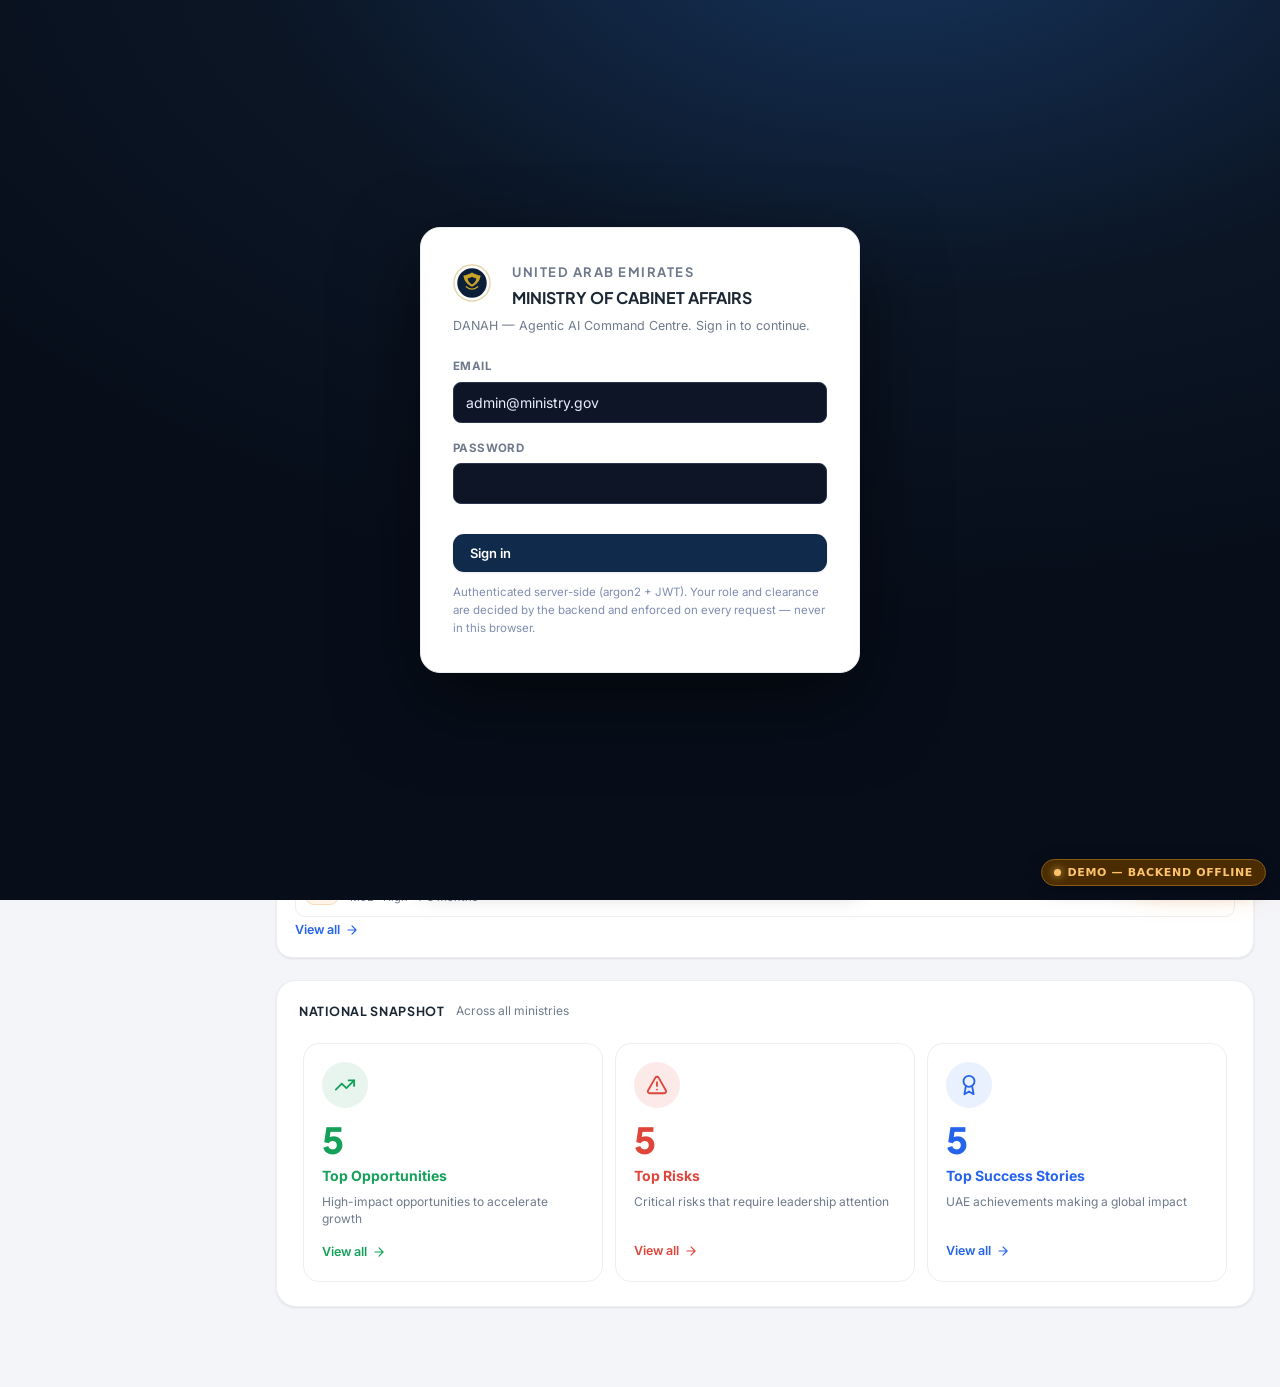
==== web/index.html @ 3a54631f "feat(ui): visually simplify the front end for a mixed-age, non-technical audience Client feedback af" ====
<!DOCTYPE html>
<html lang="en">
<head>
<meta charset="UTF-8">
<meta name="viewport" content="width=device-width, initial-scale=1.0">
<title>DANAH v11 — Strategic Intelligence Platform</title>
<link rel="preconnect" href="https://fonts.googleapis.com">
<link rel="preconnect" href="https://fonts.gstatic.com" crossorigin>
<link href="https://fonts.googleapis.com/css2?family=Plus+Jakarta+Sans:wght@500;600;700;800&family=Inter:wght@400;500;600;700&display=swap" rel="stylesheet">
<style>
:root{
  --bg:#F4F5F8; --surface:#FFFFFF; --surface-2:#FAFBFC;
  --ink:#1B2735; --ink-2:#515C6B; --ink-3:#6E7A8C; --ink-4:#9BA4B2;
  --line:#ECEEF2; --line-2:#F3F5F8;
  --orange:#ED7D11; --orange-bg:#FEF4EA; --orange-line:#F7DCB6;
  --green:#15A05A; --green-bg:#E7F5EE; --green-line:#BFE5D2;
  --red:#E0453A; --red-bg:#FCEAE8; --red-line:#F4C9C5;
  --blue:#2563EB; --blue-bg:#E9F0FE; --blue-line:#C5D8FB;
  --purple:#7C5CC4; --teal:#0E8FA0;
  --navy:#102A4C; --navy-2:#16365F;
  --sh-1:0 1px 2px rgba(16,30,54,.04),0 1px 3px rgba(16,30,54,.05);
  --sh-2:0 2px 8px rgba(16,30,54,.05),0 10px 28px rgba(16,30,54,.06);
  --sh-3:0 16px 48px rgba(16,30,54,.18);
  --r-s:9px; --r-m:12px; --r-l:16px; --r-xl:20px;
  --sidebar-w:250px; --header-h:78px;
  --font:'Inter',-apple-system,BlinkMacSystemFont,'Segoe UI',sans-serif;
  --display:'Plus Jakarta Sans','Inter',sans-serif;
}
*{box-sizing:border-box;margin:0;padding:0}
html,body{height:100%}
body{font-family:var(--font);background:var(--bg);color:var(--ink);-webkit-font-smoothing:antialiased;font-size:15px;line-height:1.6}
::selection{background:var(--orange-bg)}
a{color:inherit;text-decoration:none}
button{font-family:inherit;cursor:pointer;border:none;background:none;color:inherit}
svg{display:block;flex:none}
input{font-family:inherit}
::-webkit-scrollbar{width:10px;height:10px}
::-webkit-scrollbar-thumb{background:#D8DDE5;border-radius:20px;border:3px solid transparent;background-clip:content-box}
::-webkit-scrollbar-thumb:hover{background:#C2C9D4;background-clip:content-box}

/* tone helpers */
.tone-green{color:var(--green)!important}.tone-red{color:var(--red)!important}.tone-blue{color:var(--blue)!important}
.tone-orange{color:var(--orange)!important}.tone-purple{color:var(--purple)!important}.tone-teal{color:var(--teal)!important}
.bg-green{background:var(--green-bg)}.bg-red{background:var(--red-bg)}.bg-blue{background:var(--blue-bg)}.bg-orange{background:var(--orange-bg)}
.bg-purple{background:#EFE9FA}.bg-teal{background:#E2F4F6}
.line-green{border-color:var(--green-line)}.line-red{border-color:var(--red-line)}.line-blue{border-color:var(--blue-line)}.line-orange{border-color:var(--orange-line)}
.muted{color:var(--ink-3)}

/* ===================== APP SHELL ===================== */
.app{min-height:100vh;display:flex;flex-direction:column}
.header{height:var(--header-h);background:var(--surface);border-bottom:1px solid var(--line);position:sticky;top:0;z-index:40;
  display:flex;align-items:center;gap:20px;padding:0 26px 0 22px}
.body{display:flex;flex:1;min-height:0}
.sidebar{width:var(--sidebar-w);flex:none;background:var(--surface);border-right:1px solid var(--line);
  position:sticky;top:var(--header-h);height:calc(100vh - var(--header-h));align-self:flex-start;display:flex;flex-direction:column;z-index:30}
.main{flex:1;min-width:0;display:flex;flex-direction:column}

/* ---- header brand ---- */
.brand{display:flex;align-items:center;gap:12px;min-width:206px}
.brand .emblem{flex:none}
.brand-txt h1{font-family:var(--display);font-size:11px;font-weight:800;letter-spacing:.4px;line-height:1.15;color:var(--ink)}
.brand-txt h2{font-family:var(--display);font-size:11px;font-weight:800;letter-spacing:.3px;line-height:1.2;color:var(--ink)}
.brand-txt p{font-size:9.5px;color:var(--teal);font-weight:600;letter-spacing:.3px;margin-top:2px}
.greet{padding-left:6px}
.greet h2{font-family:var(--display);font-size:20px;font-weight:700;letter-spacing:-.3px;color:var(--ink)}
.greet .wave{font-size:17px}
.greet p{font-size:12.5px;color:var(--ink-3);margin-top:1px}
.header-spacer{flex:1}
.h-date{display:flex;align-items:center;gap:9px;color:var(--ink-2)}
.h-date svg{color:var(--ink-3)}
.h-date b{display:block;font-size:12.5px;font-weight:600;color:var(--ink)}
.h-date span{font-size:11.5px;color:var(--ink-3)}
.h-btn{width:42px;height:42px;border-radius:50%;display:grid;place-items:center;position:relative;transition:.14s}
.h-btn:hover{background:var(--surface-2)}
.h-btn svg{color:var(--ink-2)}
.h-btn .dot{position:absolute;top:9px;right:11px;width:8px;height:8px;border-radius:50%;background:var(--orange);border:2px solid #fff}
.avatar{display:flex;align-items:center;gap:7px;padding:4px 8px 4px 4px;border-radius:30px;transition:.14s}
.avatar:hover{background:var(--surface-2)}
.avatar .ini{width:38px;height:38px;border-radius:50%;display:grid;place-items:center;background:#EBEEF3;color:var(--navy);
  font-weight:700;font-size:13px;letter-spacing:.3px}
.avatar svg{color:var(--ink-3)}
.menu-btn{display:none}

/* ---- sidebar nav ---- */
.nav{flex:1;overflow-y:auto;padding:16px 14px}
.nav-item{display:flex;align-items:center;gap:13px;padding:12px 13px;border-radius:10px;color:#3A4553;font-size:14.5px;
  font-weight:500;cursor:pointer;position:relative;margin-bottom:3px;transition:background .13s,color .13s}
.nav-item svg{color:#7A8699;transition:color .13s}
.nav-item:hover{background:var(--surface-2);color:var(--ink)}
.nav-item.active{background:var(--orange-bg);color:var(--orange);font-weight:600}
.nav-item.active svg{color:var(--orange)}
.nav-item.active::before{content:"";position:absolute;left:-14px;top:50%;transform:translateY(-50%);width:3px;height:22px;
  background:var(--orange);border-radius:0 3px 3px 0}
.nav-item .nav-ch{margin-left:auto}
.nav-item .nav-ch svg{color:var(--ink-4)}
.nav-new{margin-left:auto;font-size:9.5px;font-weight:700;color:#0F9D63;background:#D8F3E6;padding:2px 7px;border-radius:20px;letter-spacing:.2px}
.nav-item .badge{margin-left:auto;background:var(--red);color:#fff;font-size:10.5px;font-weight:700;min-width:18px;height:18px;
  padding:0 5px;border-radius:9px;display:grid;place-items:center}
.nav-item .nav-new + .badge{margin-left:6px}
.nav-div{height:1px;background:var(--line);margin:12px 6px}
.nav-foot{padding:12px 14px;border-top:1px solid var(--line)}

/* ===================== CONTENT ===================== */
.content{padding:24px 26px 60px;max-width:1400px;width:100%;margin:0 auto;animation:fade .25s ease}
@keyframes fade{from{opacity:0;transform:translateY(6px)}to{opacity:1;transform:none}}
.page-head{display:flex;align-items:flex-end;justify-content:space-between;gap:20px;flex-wrap:wrap;margin-bottom:20px}
.page-title h1{font-family:var(--display);font-size:24px;font-weight:700;letter-spacing:-.5px;display:flex;align-items:center;gap:9px}
.page-title h1 .spk{color:var(--orange)}
.page-title p{color:var(--ink-2);font-size:13.5px;margin-top:5px}
.page-controls{display:flex;align-items:center;gap:10px}

/* select + buttons */
.select{position:relative}
.select select{appearance:none;font-family:inherit;font-size:13px;font-weight:500;color:var(--ink);padding:11px 38px 11px 38px;
  border:1px solid var(--line);border-radius:11px;background:var(--surface);cursor:pointer;min-width:188px;
  background-image:url("data:image/svg+xml,%3Csvg xmlns='http://www.w3.org/2000/svg' width='16' height='16' viewBox='0 0 24 24' fill='none' stroke='%238A94A6' stroke-width='2'%3E%3Cpath d='M3 21h18M5 21V5a2 2 0 0 1 2-2h10a2 2 0 0 1 2 2v16M9 8h1M9 12h1M14 8h1M14 12h1'/%3E%3C/svg%3E");
  background-repeat:no-repeat;background-position:13px center}
.select select:hover{border-color:#D5DBE4}
.select select:focus{outline:none;border-color:var(--navy-2);box-shadow:0 0 0 3px rgba(22,54,95,.1)}
.select::after{content:"";position:absolute;right:15px;top:50%;width:7px;height:7px;border-right:1.6px solid var(--ink-3);
  border-bottom:1.6px solid var(--ink-3);transform:translateY(-65%) rotate(45deg);pointer-events:none}
.btn{display:inline-flex;align-items:center;gap:8px;font-size:13px;font-weight:600;padding:11px 17px;border-radius:11px;transition:.14s;white-space:nowrap}
.btn svg{width:16px;height:16px}
.btn-primary{background:var(--navy);color:#fff;box-shadow:var(--sh-1)}
.btn-primary:hover{background:var(--navy-2)}
.btn-gold{background:var(--orange);color:#fff}
.btn-gold:hover{filter:brightness(1.05)}
.btn-ghost{background:var(--surface);color:var(--ink);border:1px solid var(--line)}
.btn-ghost:hover{background:var(--surface-2);border-color:#D5DBE4}
.btn-sm{padding:8px 13px;font-size:12px;border-radius:9px}
.btn-sm svg{width:14px;height:14px}

/* link */
.link{display:inline-flex;align-items:center;gap:5px;font-size:12.5px;font-weight:600;color:var(--blue);cursor:pointer;transition:.14s}
.link svg{width:14px;height:14px;transition:transform .14s}
.link:hover{filter:brightness(.92)}
.link:hover svg{transform:translateX(2px)}
.link.push{margin-left:auto}
.rot{transition:transform .14s}

/* ============ COMMAND LAYER (Phase-1) ============ */
.cmd{margin-bottom:22px}
.askbar{display:flex;align-items:center;gap:12px;background:var(--surface);border:1px solid var(--line);border-radius:14px;
  padding:8px 8px 8px 16px;box-shadow:var(--sh-1)}
.askbar:focus-within{border-color:var(--orange-line);box-shadow:0 0 0 3px var(--orange-bg)}
.ask-ic{color:var(--orange);flex:none}
.ask-input{flex:1;border:none;outline:none;font-size:14px;color:var(--ink);background:transparent;padding:8px 0}
.ask-input::placeholder{color:var(--ink-3)}
.ask-send{display:inline-flex;align-items:center;gap:7px;background:var(--navy);color:#fff;font-size:13px;font-weight:600;
  padding:10px 16px;border-radius:10px;transition:.14s}
.ask-send:hover{background:var(--navy-2)}
.ask-chips{display:flex;flex-wrap:wrap;gap:8px;margin:12px 0 16px}
.ask-chip{font-size:12px;font-weight:500;color:var(--ink-2);background:var(--surface);border:1px solid var(--line);
  padding:7px 13px;border-radius:20px;transition:.14s}
.ask-chip:hover{border-color:var(--orange-line);color:var(--orange);background:var(--orange-bg)}
.cmd-grid{display:grid;grid-template-columns:.9fr 1.15fr 1fr;gap:16px}
.cc-card{background:var(--surface);border:1px solid var(--line);border-radius:var(--r-l);padding:16px 18px;box-shadow:var(--sh-1)}
.cc-lab{display:flex;align-items:center;gap:8px;font-size:12px;font-weight:600;color:var(--ink-2);margin-bottom:14px}
.cc-lab svg{color:var(--ink-3)}
.cc-count{margin-left:auto;background:var(--orange-bg);color:var(--orange);font-size:11px;font-weight:700;padding:2px 9px;border-radius:20px}
.cc-empty{font-size:12.5px;color:var(--ink-3);padding:10px 0}
/* health */
.health-row{display:flex;align-items:center;gap:16px}
.gauge{position:relative;width:84px;height:84px;flex:none}
.gauge-num{position:absolute;inset:0;display:flex;flex-direction:column;align-items:center;justify-content:center;
  font-family:var(--display);font-size:24px;font-weight:700;color:var(--ink)}
.gauge-num span{font-size:10px;font-weight:600;color:var(--ink-3);margin-top:-2px}
.health-meta{flex:1;min-width:0}
.health-status{display:flex;align-items:center;gap:7px;font-size:13px;font-weight:600;margin-bottom:9px}
.dot-g{width:8px;height:8px;border-radius:50%;background:var(--green)}
.driver{display:flex;align-items:center;gap:7px;font-size:11.5px;color:var(--ink-2);padding:3px 0}
.driver .ddot{width:6px;height:6px;border-radius:50%;flex:none}
.driver .dtxt{flex:1;min-width:0;overflow:hidden;text-overflow:ellipsis;white-space:nowrap}
/* decisions */
.dec-list{display:flex;flex-direction:column;gap:8px}
.dec-mini{display:flex;align-items:center;gap:11px;padding:9px;border:1px solid var(--line);border-radius:10px;cursor:pointer;transition:.13s}
.dec-mini:hover{border-color:#D8DDE5;background:var(--surface-2)}
.dec-mini:hover .rot{transform:translateX(2px)}
.dec-score{width:34px;height:34px;border-radius:9px;display:grid;place-items:center;font-family:var(--display);font-weight:700;
  font-size:14px;flex:none;background:var(--surface-2);border:1px solid var(--line)}
.dec-score.tone-red{background:var(--red-bg);border-color:var(--red-line)}
.dec-score.tone-orange{background:var(--orange-bg);border-color:var(--orange-line)}
.dec-body{flex:1;min-width:0}
.dec-t{font-size:12.5px;font-weight:600;line-height:1.35;display:-webkit-box;-webkit-line-clamp:2;-webkit-box-orient:vertical;overflow:hidden}
.dec-m{font-size:11px;color:var(--ink-3);margin-top:3px}
.dec-mini .rot{color:var(--ink-4)}
/* changes */
.chg-list{display:flex;flex-direction:column;gap:11px}
.chg-row{display:flex;gap:10px}
.chg-dot{width:7px;height:7px;border-radius:50%;flex:none;margin-top:5px}
.chg-txt{font-size:12.5px;color:var(--ink);line-height:1.45}
.chg-txt b{font-weight:700}
.chg-meta{display:block;font-size:10.5px;color:var(--ink-3);margin-top:2px;font-weight:500}

/* ============ PANELS / SECTIONS ============ */
.panel{background:var(--surface);border:1px solid var(--line);border-radius:var(--r-xl);padding:20px 22px;margin-bottom:20px;box-shadow:var(--sh-1)}
.panel-head{display:flex;align-items:center;gap:11px;margin-bottom:18px}
.panel-head h3{font-family:var(--display);font-size:12.5px;font-weight:700;letter-spacing:.7px;color:var(--ink)}
.panel-sub{font-size:12px;color:var(--ink-3)}

/* snapshot */
.snap-grid{display:grid;grid-template-columns:repeat(3,1fr) 1.3fr;gap:14px}
.snap-card{border:1px solid var(--line);border-radius:var(--r-l);padding:18px;cursor:pointer;transition:.16s;background:var(--surface)}
.snap-card:hover{box-shadow:var(--sh-2);transform:translateY(-2px);border-color:#E2E6EC}
.snap-ic{width:46px;height:46px;border-radius:50%;display:grid;place-items:center;margin-bottom:14px}
.snap-ic svg{width:22px;height:22px}
.snap-num{font-family:var(--display);font-size:36px;font-weight:800;line-height:1;letter-spacing:-1px}
.snap-lab{font-size:14px;font-weight:700;margin-top:7px}
.snap-desc{font-size:12px;color:var(--ink-3);margin-top:6px;line-height:1.45;min-height:34px}
.snap-link{display:inline-flex;align-items:center;gap:5px;font-size:12.5px;font-weight:600;margin-top:14px;cursor:pointer}
.snap-link svg{width:14px;height:14px;transition:transform .14s}
.snap-card:hover .snap-link svg{transform:translateX(2px)}

/* focus card */
.focus-card{position:relative;border:1px solid var(--orange-line);border-radius:var(--r-l);padding:18px;cursor:pointer;
  background:linear-gradient(160deg,#fff 55%,#FFF7EC);overflow:hidden;transition:.16s}
.focus-card:hover{box-shadow:var(--sh-2);transform:translateY(-2px)}
.focus-deco{position:absolute;right:-30px;bottom:-30px;width:160px;height:160px;border-radius:50%;
  background:radial-gradient(circle,rgba(237,125,17,.08),transparent 70%);
  box-shadow:0 0 0 18px rgba(237,125,17,.04),0 0 0 36px rgba(237,125,17,.03)}
.focus-ic{width:46px;height:46px;border-radius:50%;background:var(--orange-bg);display:grid;place-items:center;margin-bottom:12px;position:relative}
.focus-ic svg{width:24px;height:24px;color:var(--orange)}
.focus-eyebrow{font-size:10px;font-weight:700;letter-spacing:.8px;color:var(--orange);position:relative}
.focus-title{font-family:var(--display);font-size:17px;font-weight:700;margin:5px 0 7px;position:relative}
.focus-text{font-size:12.5px;color:var(--ink-2);line-height:1.5;position:relative}
.focus-link{display:inline-flex;align-items:center;gap:5px;font-size:12.5px;font-weight:600;color:var(--orange);margin-top:13px;position:relative;cursor:pointer}
.focus-link svg{width:14px;height:14px;transition:transform .14s}
.focus-card:hover .focus-link svg{transform:translateX(2px)}

/* ministry hub */
.hub-grid{display:grid;grid-template-columns:1fr 290px;gap:18px}
.hub-mins{display:grid;grid-template-columns:repeat(5,1fr);gap:12px}
.mc{border:1px solid var(--line);border-radius:var(--r-m);padding:15px 14px;cursor:pointer;transition:.16s;background:var(--surface)}
.mc:hover{box-shadow:var(--sh-2);border-color:#E2E6EC;transform:translateY(-2px)}
.mc-head{margin-bottom:13px}
.mc-ic{width:38px;height:38px;border-radius:10px;display:grid;place-items:center;margin-bottom:10px}
.mc-ic svg{width:20px;height:20px}
.mc-name{font-size:12.5px;font-weight:700;line-height:1.3;color:var(--ink)}
.mc-row{padding:8px 0;border-top:1px solid var(--line-2)}
.mc-row:first-of-type{border-top:none;padding-top:0}
.mc-rk{display:flex;align-items:center;gap:6px;font-size:9.5px;font-weight:700;letter-spacing:.3px;text-transform:uppercase}
.mc-dot{width:6px;height:6px;border-radius:50%;flex:none}
.mc-t{font-size:11.5px;color:var(--ink-2);line-height:1.4;margin-top:4px}
.mc-link{display:inline-flex;align-items:center;gap:5px;font-size:11.5px;font-weight:600;color:var(--blue);margin-top:12px;cursor:pointer}
.mc-link svg{width:13px;height:13px;transition:transform .14s}
.mc:hover .mc-link svg{transform:translateX(2px)}

/* AI agents panel */
.ai-panel{background:var(--surface-2);border:1px solid var(--line);border-radius:var(--r-l);padding:16px}
.ai-head{margin-bottom:13px}
.ai-head h4{font-family:var(--display);font-size:12px;font-weight:700;letter-spacing:.6px;color:var(--ink)}
.ai-head span{font-size:11px;color:var(--ink-3)}
.ai-card{display:flex;align-items:flex-start;gap:11px;background:var(--surface);border:1px solid var(--line);border-radius:11px;
  padding:11px;margin-bottom:9px;cursor:pointer;transition:.14s}
.ai-card:hover{border-color:#DDE2E9;box-shadow:var(--sh-1)}
.ai-card:hover .rot{transform:translateX(2px)}
.ai-ic{width:36px;height:36px;border-radius:9px;display:grid;place-items:center;flex:none}
.ai-ic svg{width:18px;height:18px}
.ai-body{flex:1;min-width:0}
.ai-name{font-size:12px;font-weight:700;line-height:1.25;color:var(--ink)}
.ai-desc{font-size:10.5px;color:var(--ink-3);line-height:1.4;margin-top:3px}
.ai-card .rot{color:var(--ink-4);transition:transform .14s;margin-top:2px}
.ai-all{margin-top:4px}

/* action tracker strip */
.track-strip{display:flex;align-items:stretch;gap:0}
.track-item{flex:1;display:flex;align-items:center;gap:14px;padding:6px 22px;cursor:pointer;border-left:1px solid var(--line-2);transition:.14s;border-radius:10px}
.track-item:first-child{border-left:none;padding-left:6px}
.track-item:hover{background:var(--surface-2)}
.track-ic{width:46px;height:46px;border-radius:50%;display:grid;place-items:center;flex:none}
.track-ic svg{width:22px;height:22px}
.track-num{font-family:var(--display);font-size:30px;font-weight:800;letter-spacing:-1px;line-height:1}
.track-lab{font-family:var(--font);font-size:14px;font-weight:700;color:var(--ink);letter-spacing:0;margin-left:4px}
.track-desc{font-size:12px;color:var(--ink-3);margin-top:5px}

/* ============ SHARED CONTENT (other pages) ============ */
.section{margin-bottom:28px}
.section-head{display:flex;align-items:center;justify-content:space-between;gap:14px;margin-bottom:14px}
.section-head .st{display:flex;align-items:center;gap:11px}
.section-head .st .ic{width:34px;height:34px;border-radius:9px;display:grid;place-items:center;background:var(--navy);color:#fff}
.section-head .st .ic svg{width:17px;height:17px;color:var(--orange)}
.section-head h3{font-family:var(--display);font-size:16px;font-weight:700;letter-spacing:-.2px}
.section-head p{font-size:12px;color:var(--ink-3);margin-top:1px}
.grid{display:grid;gap:16px}
.g-2{grid-template-columns:repeat(2,1fr)}.g-3{grid-template-columns:repeat(3,1fr)}.g-4{grid-template-columns:repeat(4,1fr)}
.g-auto{grid-template-columns:repeat(auto-fill,minmax(300px,1fr))}
.card{background:var(--surface);border:1px solid var(--line);border-radius:var(--r-l);box-shadow:var(--sh-1);transition:box-shadow .16s,transform .16s,border-color .16s}
.card.hover:hover{box-shadow:var(--sh-2);transform:translateY(-2px);border-color:#E2E6EC;cursor:pointer}
.card-pad{padding:20px}
.pill{display:inline-flex;align-items:center;gap:5px;font-size:11px;font-weight:600;padding:3px 9px;border-radius:20px}
.pill svg{width:12px;height:12px}
.tag{font-size:10.5px;font-weight:600;padding:3px 9px;border-radius:6px;background:var(--surface-2);border:1px solid var(--line);
  color:var(--ink-2);display:inline-flex;align-items:center;gap:4px}
.tag svg{width:11px;height:11px}
.meter{height:6px;border-radius:6px;background:var(--line);overflow:hidden;flex:1;min-width:60px}
.meter i{display:block;height:100%;border-radius:6px}
.kpi{padding:18px 20px}
.kpi .k-lab{font-size:12px;color:var(--ink-3);font-weight:500;display:flex;align-items:center;gap:7px}
.kpi .k-lab svg{width:15px;height:15px}
.kpi .k-num{font-family:var(--display);font-size:30px;font-weight:800;letter-spacing:-1px;margin-top:10px}
.kpi .k-sub{font-size:11.5px;margin-top:6px}
.tbl{width:100%;border-collapse:collapse;font-size:13px}
.tbl th{text-align:left;font-size:10.5px;font-weight:600;letter-spacing:.5px;text-transform:uppercase;color:var(--ink-3);padding:11px 16px;border-bottom:1px solid var(--line);background:var(--surface-2)}
.tbl td{padding:13px 16px;border-bottom:1px solid var(--line-2);vertical-align:middle}
.tbl tr:last-child td{border-bottom:none}
.tbl tbody tr{cursor:pointer}
.tbl tbody tr:hover td{background:var(--surface-2)}
.lrow{display:flex;align-items:flex-start;gap:14px;padding:16px 18px;border-bottom:1px solid var(--line-2);transition:background .12s}
.lrow:last-child{border-bottom:none}
.lrow:hover{background:var(--surface-2)}
.lrow .lic{width:38px;height:38px;border-radius:10px;display:grid;place-items:center;flex:none}
.lrow .lic svg{width:18px;height:18px}
.lrow .lbody{flex:1;min-width:0}
.lrow .ltitle{font-size:13.5px;font-weight:600;line-height:1.35}
.lrow .lmeta{display:flex;flex-wrap:wrap;gap:6px;margin-top:7px}
.lrow .ldesc{font-size:12.5px;color:var(--ink-2);margin-top:7px;line-height:1.5}
.divider{height:1px;background:var(--line);margin:18px 0}
.kv{display:flex;gap:8px;font-size:12.5px;padding:8px 0;border-bottom:1px solid var(--line-2)}
.kv:last-child{border:none}
.kv .k{color:var(--ink-3);min-width:130px;font-weight:500}
.kv .v{color:var(--ink);font-weight:500}
.callout{background:var(--surface-2);border:1px solid var(--line);border-left:3px solid var(--navy);border-radius:10px;padding:14px 16px;font-size:13px;color:var(--ink-2);line-height:1.55}
.callout.amber{border-left-color:var(--orange);background:var(--orange-bg);border-color:var(--orange-line)}
.synthetic{display:inline-flex;align-items:center;gap:5px;font-size:10px;font-weight:600;color:var(--ink-3);background:var(--surface-2);border:1px dashed var(--line);padding:3px 8px;border-radius:6px}
.synthetic svg{width:11px;height:11px}
.empty{text-align:center;padding:50px 20px;color:var(--ink-3)}
.empty svg{width:42px;height:42px;margin:0 auto 14px;color:var(--ink-4)}
.empty h4{font-size:15px;font-weight:600;color:var(--ink-2)}
.empty p{font-size:13px;margin-top:5px}
.sdot{width:7px;height:7px;border-radius:50%;flex:none}

/* agents page */
.agent-card{padding:16px}
.agent-top{display:flex;align-items:flex-start;gap:12px}
.agent-ic{width:40px;height:40px;border-radius:11px;display:grid;place-items:center;flex:none;background:var(--navy);color:var(--orange)}
.agent-ic svg{width:19px;height:19px}
.agent-name{font-size:13.5px;font-weight:600;line-height:1.2}
.agent-role{font-size:11.5px;color:var(--ink-3);margin-top:3px;line-height:1.4}
.agent-stat{display:flex;align-items:center;gap:6px;font-size:11px;font-weight:600;margin-top:13px;padding-top:12px;border-top:1px solid var(--line-2)}
.agent-stat .sdot.idle{background:var(--ink-4)}
.agent-stat .sdot.run{background:var(--blue);box-shadow:0 0 0 3px var(--blue-bg)}
.agent-stat .sdot.done{background:var(--green);box-shadow:0 0 0 3px var(--green-bg)}
.agent-conf{margin-left:auto;font-size:11px;color:var(--ink-3);font-weight:500}
.console{background:#0A1828;border-radius:var(--r-l);padding:18px 20px;font-family:ui-monospace,Menlo,monospace;font-size:12px;color:#9FB4CE;max-height:340px;overflow-y:auto;border:1px solid #16365F}
.console::-webkit-scrollbar-thumb{background:#1d3a5e}
.cl{padding:4px 0;display:flex;gap:10px;line-height:1.5;animation:fade .2s}
.cl .ct{color:#5B7596;flex:none}
.cl .cstage{color:var(--orange);font-weight:600;flex:none;min-width:128px}
.cl .cmsg{color:#C3D4E8}
.cl.ok .cmsg{color:#7FE3B6}.cl.warn .cmsg{color:#F4C77E}.cl.info .cmsg{color:#9FB4CE}
.steps{display:flex;gap:0;margin-bottom:4px;overflow-x:auto;padding-bottom:6px}
.step{display:flex;align-items:center;gap:8px;flex:none}
.step .sc{width:26px;height:26px;border-radius:50%;display:grid;place-items:center;font-size:11px;font-weight:700;background:var(--surface);border:1.5px solid var(--line);color:var(--ink-3);transition:.2s}
.step .sn{font-size:11.5px;font-weight:500;color:var(--ink-3);white-space:nowrap;transition:.2s}
.step.done .sc{background:var(--green);border-color:var(--green);color:#fff}
.step.done .sn{color:var(--ink)}
.step.active .sc{background:var(--blue);border-color:var(--blue);color:#fff;box-shadow:0 0 0 4px var(--blue-bg)}
.step.active .sn{color:var(--blue);font-weight:600}
.step .conn{width:30px;height:1.5px;background:var(--line);margin:0 4px}
.step.done .conn{background:var(--green)}

/* forms */
.field{margin-bottom:18px}
.field>label{display:block;font-size:12px;font-weight:600;margin-bottom:8px}
.field .hint{font-size:11.5px;color:var(--ink-3);font-weight:400;margin-top:-4px;margin-bottom:9px}
.chipset{display:flex;flex-wrap:wrap;gap:8px}
.chip{font-size:12.5px;font-weight:500;padding:8px 13px;border:1px solid var(--line);border-radius:9px;background:var(--surface);cursor:pointer;transition:.14s;user-select:none}
.chip:hover{border-color:#CBD2DD}
.chip.on{background:var(--navy);color:#fff;border-color:var(--navy)}
.seg{display:inline-flex;background:var(--surface-2);border:1px solid var(--line);border-radius:10px;padding:3px;gap:2px}
.seg button{font-size:12px;font-weight:500;padding:7px 14px;border-radius:7px;color:var(--ink-2);transition:.14s}
.seg button.on{background:var(--surface);color:var(--ink);font-weight:600;box-shadow:var(--sh-1)}
.inp{width:100%;font-size:13px;padding:10px 13px;border:1px solid var(--line);border-radius:9px;background:var(--surface);color:var(--ink);transition:.14s}
.inp:focus{outline:none;border-color:var(--navy-2);box-shadow:0 0 0 3px rgba(22,54,95,.1)}
.toggle{display:flex;align-items:center;justify-content:space-between;padding:13px 0;border-bottom:1px solid var(--line-2)}
.toggle:last-child{border-bottom:none}
.toggle .tg-l{font-size:13px;font-weight:500}
.toggle .tg-d{font-size:11.5px;color:var(--ink-3);margin-top:2px}
.sw{width:42px;height:24px;border-radius:14px;background:var(--line);position:relative;transition:.18s;flex:none;cursor:pointer}
.sw::after{content:"";position:absolute;top:3px;left:3px;width:18px;height:18px;border-radius:50%;background:#fff;box-shadow:0 1px 3px rgba(0,0,0,.2);transition:.18s}
.sw.on{background:var(--green)}.sw.on::after{transform:translateX(18px)}

/* modal */
.scrim{position:fixed;inset:0;background:rgba(8,18,33,.5);backdrop-filter:blur(3px);z-index:80;display:flex;align-items:flex-start;justify-content:center;padding:48px 20px;overflow-y:auto;animation:fade .18s}
.modal{background:var(--surface);border-radius:var(--r-xl);box-shadow:var(--sh-3);width:100%;max-width:620px;animation:pop .22s cubic-bezier(.2,.8,.3,1);overflow:hidden}
.modal.wide{max-width:760px}
@keyframes pop{from{opacity:0;transform:translateY(14px) scale(.98)}to{opacity:1;transform:none}}
.modal-head{display:flex;align-items:flex-start;gap:14px;padding:22px 24px;border-bottom:1px solid var(--line)}
.modal-head .mh-ic{width:44px;height:44px;border-radius:12px;display:grid;place-items:center;flex:none}
.modal-head .mh-ic svg{width:21px;height:21px}
.modal-head h3{font-family:var(--display);font-size:18px;font-weight:700;letter-spacing:-.2px}
.modal-head p{font-size:12.5px;color:var(--ink-3);margin-top:3px}
.modal-x{margin-left:auto;width:34px;height:34px;border-radius:9px;display:grid;place-items:center;color:var(--ink-3);transition:.14s}
.modal-x:hover{background:var(--surface-2);color:var(--ink)}.modal-x svg{width:18px;height:18px}
.modal-body{padding:22px 24px;max-height:62vh;overflow-y:auto}
.modal-foot{padding:16px 24px;border-top:1px solid var(--line);display:flex;justify-content:flex-end;gap:10px;background:var(--surface-2);flex-wrap:wrap}

/* copilot */
.cop-agents{display:flex;align-items:center;flex-wrap:wrap;gap:7px;font-size:12px;color:var(--ink-2);font-weight:500;margin-bottom:16px}
.cop-agents svg{color:var(--ink-3)}
.cop-chip{font-size:11px;font-weight:600;color:var(--navy);background:var(--surface-2);border:1px solid var(--line);padding:3px 9px;border-radius:20px}
.cop-lead{font-size:13.5px;color:var(--ink);line-height:1.6;margin-bottom:16px}
.cop-item{display:flex;gap:11px;padding:12px 0;border-top:1px solid var(--line-2)}
.cop-item:first-of-type{border-top:none}
.cop-bullet{width:26px;height:26px;border-radius:7px;display:grid;place-items:center;flex:none;background:var(--surface-2)}
.cop-item b{font-size:13px}
.cop-min{font-size:10.5px;font-weight:600;color:var(--ink-3);background:var(--surface-2);padding:1px 7px;border-radius:5px;margin-left:6px}
.cop-sum{font-size:12.5px;color:var(--ink-2);line-height:1.5;margin-top:4px}
.cop-src{font-size:10.5px;color:var(--ink-3);margin-top:5px;display:flex;align-items:center;gap:5px}
.cop-note{font-size:12px;color:var(--ink-2);background:var(--surface-2);border-radius:9px;padding:10px 12px;margin-top:12px;display:flex;align-items:flex-start;gap:7px}
.cop-note svg{flex:none;margin-top:1px;color:var(--ink-3)}

/* decision card modal */
.dc-top{display:flex;align-items:center;gap:16px;margin-bottom:18px}
.dc-score{display:flex;align-items:center;gap:10px;flex:none}
.dc-score-n{font-family:var(--display);font-size:42px;font-weight:800;letter-spacing:-1.5px;line-height:1}
.dc-score-l{font-size:11px;color:var(--ink-3);font-weight:600;line-height:1.3}
.dc-badges{display:flex;flex-wrap:wrap;gap:7px}
.dc-grid{display:grid;grid-template-columns:1fr 1fr;gap:14px;margin-bottom:6px}
.dc-kv{background:var(--surface-2);border:1px solid var(--line);border-radius:11px;padding:13px 15px}
.dc-kv span{font-size:10.5px;font-weight:700;letter-spacing:.4px;text-transform:uppercase;color:var(--ink-3)}
.dc-kv p{font-size:12.5px;color:var(--ink);line-height:1.5;margin-top:6px}
.dc-h{font-size:12px;font-weight:700;letter-spacing:.4px;text-transform:uppercase;color:var(--ink-3);margin:18px 0 10px}
.dc-tags{display:flex;flex-wrap:wrap;gap:7px}
.dc-alts{display:flex;flex-direction:column;gap:8px}
.dc-alt{display:flex;align-items:center;gap:11px;font-size:13px;color:var(--ink);background:var(--surface-2);border:1px solid var(--line);border-radius:9px;padding:11px 13px}
.dc-alt span{width:22px;height:22px;border-radius:6px;background:var(--surface);border:1px solid var(--line);display:grid;place-items:center;font-weight:700;font-size:11px;color:var(--ink-2);flex:none;text-transform:uppercase}
.dc-redteam{margin-top:18px;background:#FBF3F2;border:1px solid var(--red-line);border-radius:12px;padding:14px 16px}
.dc-rt-h{display:flex;align-items:center;gap:7px;font-size:12px;font-weight:700;color:var(--red);margin-bottom:6px}
.dc-redteam p{font-size:12.5px;color:var(--ink-2);line-height:1.55}

/* toast */
.toasts{position:fixed;bottom:24px;right:24px;z-index:100;display:flex;flex-direction:column;gap:10px}
.toast{display:flex;align-items:center;gap:12px;background:var(--navy);color:#fff;padding:13px 18px;border-radius:12px;box-shadow:var(--sh-3);font-size:13px;font-weight:500;animation:slideIn .25s cubic-bezier(.2,.8,.3,1);max-width:380px}
.toast svg{width:18px;height:18px;flex:none;color:var(--orange)}
@keyframes slideIn{from{opacity:0;transform:translateX(24px)}to{opacity:1;transform:none}}

/* responsive */
@media (max-width:1180px){
  .cmd-grid{grid-template-columns:1fr}
  .hub-grid{grid-template-columns:1fr}
  .hub-mins{grid-template-columns:repeat(3,1fr)}
  .snap-grid{grid-template-columns:repeat(2,1fr)}
}
@media (max-width:980px){
  .sidebar{position:fixed;top:0;height:100vh;transform:translateX(-100%);box-shadow:var(--sh-3);transition:transform .2s}
  .sidebar.open{transform:none}
  .menu-btn{display:grid}
  .brand-txt{display:none}
  .greet h2{font-size:17px}
  .g-4{grid-template-columns:repeat(2,1fr)}.g-3{grid-template-columns:1fr}
  .dc-grid{grid-template-columns:1fr}
}
/* ============ ENHANCEMENTS (v3) ============ */
/* skip link + focus visibility (a11y) */
.skip{position:fixed;left:12px;top:-50px;z-index:200;background:var(--navy);color:#fff;padding:10px 16px;border-radius:10px;font-size:13px;font-weight:600;transition:top .15s}
.skip:focus{top:12px}
:focus-visible{outline:2px solid var(--orange);outline-offset:2px;border-radius:6px}
.nav-item:focus-visible,.dec-mini:focus-visible{outline:2px solid var(--orange);outline-offset:-2px}

/* header tools / command button / trust chip */
.h-tools{display:flex;align-items:center;gap:2px}
.h-cmd{display:flex;align-items:center;gap:8px;background:var(--surface-2);border:1px solid var(--line);border-radius:11px;
  padding:9px 12px;color:var(--ink-3);font-size:12.5px;font-weight:500;transition:.14s;max-width:230px}
.h-cmd:hover{border-color:#D5DBE4;color:var(--ink-2)}
.h-cmd svg{color:var(--ink-3)}
.h-cmd span{flex:1;text-align:left;white-space:nowrap;overflow:hidden;text-overflow:ellipsis}
.h-cmd kbd{font-family:var(--font);font-size:10.5px;font-weight:600;color:var(--ink-3);background:var(--surface);
  border:1px solid var(--line);border-bottom-width:2px;border-radius:5px;padding:2px 6px}
.lang-btn{font-family:var(--display);font-weight:700;font-size:13px;color:var(--ink-2)!important}
.trust-chip{display:inline-flex;align-items:center;gap:6px;font-size:11px;font-weight:600;color:var(--green);
  background:var(--green-bg);border:1px solid var(--green-line);padding:3px 9px;border-radius:20px}
.trust-chip svg{width:12px;height:12px;color:var(--green)}

/* classification + HITL + verify */
.cls-tag{display:inline-flex;align-items:center;gap:5px;font-size:9.5px;font-weight:700;letter-spacing:.4px;color:#9A5B00;
  background:#FFF3DE;border:1px solid #F2D49B;padding:3px 8px;border-radius:6px;white-space:nowrap}
.cls-tag svg{width:11px;height:11px}
.hitl{display:flex;align-items:flex-start;gap:8px;font-size:12px;color:var(--ink-2);line-height:1.5;background:var(--blue-bg);
  border:1px solid var(--blue-line);border-radius:10px;padding:12px 14px;margin-top:18px}
.hitl svg{flex:none;margin-top:1px;color:var(--blue)}
.cop-verify{display:flex;align-items:flex-start;gap:7px;font-size:11.5px;color:var(--ink-3);line-height:1.5;
  border-top:1px solid var(--line-2);margin-top:16px;padding-top:13px}
.cop-verify svg{flex:none;margin-top:1px}

/* pulse on changed stat */
@keyframes pulseRing{0%{box-shadow:0 0 0 0 rgba(237,125,17,.45)}70%{box-shadow:0 0 0 12px rgba(237,125,17,0)}100%{box-shadow:0 0 0 0 rgba(237,125,17,0)}}
.pulse{animation:pulseRing 1s ease-out}

/* copilot staggered reveal */
.cop-reveal .cop-chip{opacity:0;animation:cChip .4s ease forwards;animation-delay:calc(var(--i) * .12s + .05s)}
.cop-reveal .cop-lead{opacity:0;animation:cFade .45s ease forwards;animation-delay:.55s}
.cop-reveal .cop-answer{opacity:0;animation:cFade .5s ease forwards;animation-delay:.8s}
.cop-reveal .cop-verify{opacity:0;animation:cFade .5s ease forwards;animation-delay:1.05s}
@keyframes cChip{from{opacity:0;transform:translateY(4px)}to{opacity:1;transform:none}}
@keyframes cFade{from{opacity:0;transform:translateY(6px)}to{opacity:1;transform:none}}

/* command palette */
.pal-scrim{align-items:flex-start;padding-top:14vh;background:rgba(8,18,33,.42)}
.palette{width:100%;max-width:580px;background:var(--surface);border:1px solid var(--line);border-radius:16px;
  box-shadow:var(--sh-3);overflow:hidden;animation:pop .18s cubic-bezier(.2,.8,.3,1)}
.pal-in{display:flex;align-items:center;gap:11px;padding:15px 18px;border-bottom:1px solid var(--line)}
.pal-in svg{color:var(--ink-3)}
.pal-input{flex:1;border:none;outline:none;font-size:15px;background:transparent;color:var(--ink)}
.pal-input::placeholder{color:var(--ink-3)}
.pal-esc{font-family:var(--font);font-size:10.5px;font-weight:600;color:var(--ink-3);background:var(--surface-2);border:1px solid var(--line);border-radius:5px;padding:3px 7px}
.pal-list{max-height:340px;overflow-y:auto;padding:8px}
.pal-item{display:flex;align-items:center;gap:12px;padding:11px 12px;border-radius:10px;cursor:pointer}
.pal-item .pal-ic{width:30px;height:30px;border-radius:8px;display:grid;place-items:center;background:var(--surface-2);color:var(--ink-2);flex:none}
.pal-item .pal-t{font-size:13.5px;font-weight:500;color:var(--ink);flex:1;min-width:0;overflow:hidden;text-overflow:ellipsis;white-space:nowrap}
.pal-item .pal-s{font-size:11px;color:var(--ink-3);flex:none}
.pal-item.sel{background:var(--orange-bg)}
.pal-item.sel .pal-ic{background:var(--orange);color:#fff}
.pal-item.sel .pal-t{color:var(--orange);font-weight:600}
.pal-empty{padding:28px;text-align:center;color:var(--ink-3);font-size:13px}

/* sparkline + heat map */
.k-spark{opacity:.9}
.spark{display:block}
.heat{overflow-x:auto}
.heat-grid{display:grid;gap:6px;min-width:520px}
.heat-corner{}
.heat-col{font-size:11px;font-weight:600;color:var(--ink-2);text-align:center;padding-bottom:2px}
.heat-row{display:flex;align-items:center;gap:7px;font-size:12px;font-weight:600;color:var(--ink-2)}
.heat-row svg{color:var(--ink-3)}
.heat-cell{height:40px;border-radius:8px;display:grid;place-items:center;font-size:12px;font-weight:700;color:#fff;
  text-shadow:0 1px 2px rgba(0,0,0,.25);cursor:default;transition:transform .12s}
.heat-cell:hover{transform:scale(1.05)}
.heat-legend{display:flex;align-items:center;gap:8px;margin-top:14px;font-size:11px;color:var(--ink-3)}
.heat-bar{height:8px;width:120px;border-radius:6px;background:linear-gradient(90deg,rgb(21,160,90),rgb(245,180,40),rgb(224,69,58))}

/* governance principle cards */
.gov-ic{width:40px;height:40px;border-radius:11px;display:grid;place-items:center;background:var(--navy);color:var(--orange);margin-bottom:12px}
.gov-ic svg{width:18px;height:18px}
.gov-h{font-size:14px;font-weight:700;font-family:var(--display)}
.gov-d{font-size:12.5px;color:var(--ink-2);line-height:1.55;margin-top:6px}

/* settings rows */
.set-row{display:flex;align-items:center;justify-content:space-between;gap:14px;padding:13px 0;border-bottom:1px solid var(--line-2)}
.set-row:last-child{border-bottom:none}

/* ---- Read More + agent Ask buttons ---- */
.readmore{display:inline-flex;align-items:center;gap:6px;margin-top:11px;font-size:12.5px;font-weight:600;color:var(--blue);
  background:var(--blue-bg);border:1px solid var(--blue-line);padding:7px 13px;border-radius:9px;cursor:pointer;transition:.14s}
.readmore:hover{filter:brightness(.97);transform:translateX(1px)}
.readmore svg{width:13px;height:13px}
.agent-ask{margin-top:13px;width:100%;display:flex;align-items:center;justify-content:center;gap:7px;font-size:12px;font-weight:600;
  color:var(--navy);background:var(--surface-2);border:1px solid var(--line);border-radius:9px;padding:9px;transition:.14s}
.agent-ask:hover{border-color:var(--orange-line);color:var(--orange);background:var(--orange-bg)}
.agent-card{display:flex;flex-direction:column}

/* ---- Ask-this-agent chat ---- */
.ch-body{display:flex;flex-direction:column;padding:20px 24px 0;max-height:52vh;min-height:300px}
.ch-chips{display:flex;flex-wrap:wrap;gap:7px;padding-bottom:14px;border-bottom:1px solid var(--line-2);margin-bottom:14px;flex:none}
.ch-chip{font-size:12px;color:var(--ink-2);background:var(--surface);border:1px solid var(--line);padding:7px 12px;border-radius:20px;text-align:left;transition:.14s}
.ch-chip:hover{border-color:var(--orange-line);color:var(--orange);background:var(--orange-bg)}
.ch-thread{flex:1;overflow-y:auto;padding-right:4px}
.ch-row{display:flex;gap:10px;margin-bottom:14px}
.ch-user{justify-content:flex-end}
.ch-av{width:30px;height:30px;border-radius:9px;display:grid;place-items:center;flex:none}
.ch-bub{max-width:80%;padding:11px 14px;border-radius:14px;font-size:13.5px;line-height:1.58}
.ch-agent .ch-bub{background:var(--surface-2);color:var(--ink);border-top-left-radius:4px}
.ch-user .ch-bub{background:var(--navy);color:#fff;border-top-right-radius:4px}
.ch-bub b{font-weight:700}
.ch-list{margin:8px 0 2px;padding-left:18px}
.ch-list li{margin:4px 0}
.ch-soft{font-size:12px;color:var(--ink-3);margin-top:9px;display:flex;align-items:center;gap:6px;line-height:1.4}
.ch-soft svg{flex:none;color:var(--orange)}
.ch-input-row{display:flex;gap:10px;align-items:center;padding:14px 24px;border-top:1px solid var(--line)}
.ch-input{flex:1;border:1px solid var(--line);border-radius:11px;padding:11px 14px;font-size:14px;background:var(--surface);color:var(--ink);transition:.14s}
.ch-input:focus{outline:none;border-color:var(--orange-line);box-shadow:0 0 0 3px var(--orange-bg)}
.ch-send{width:46px;height:43px;border-radius:11px;background:var(--navy);color:#fff;display:grid;place-items:center;transition:.14s;flex:none}
.ch-send:hover{background:var(--navy-2)}

/* ---- Success story modal ---- */
.story-impact{display:grid;grid-template-columns:repeat(4,1fr);gap:10px;margin-bottom:22px}
.story-metric{background:var(--surface-2);border:1px solid var(--line);border-radius:12px;padding:14px 12px;text-align:center}
.sm-v{font-family:var(--display);font-size:22px;font-weight:800;color:var(--blue);letter-spacing:-.5px;line-height:1}
.sm-l{font-size:10.5px;color:var(--ink-3);margin-top:5px;line-height:1.3}
.story-sec{margin-bottom:17px}
.story-h{font-size:11px;font-weight:700;letter-spacing:.5px;text-transform:uppercase;color:var(--ink-3);margin-bottom:7px}
.story-b{font-size:13.5px;line-height:1.62;color:var(--ink-2)}
.story-actions{display:flex;flex-direction:column;gap:9px}
.story-act{display:flex;gap:10px;align-items:flex-start;font-size:13.5px;color:var(--ink-2);line-height:1.5}
.story-act svg{margin-top:2px;flex:none}
.story-agent{display:inline-flex;align-items:center;gap:7px;font-size:13px;font-weight:600;color:var(--purple);background:#EFE9FA;border:1px solid #E0D5F5;padding:6px 12px;border-radius:8px}

[data-theme="dark"] .ch-user .ch-bub{background:#1E63E6}
[data-theme="dark"] .story-agent{background:#241C38;border-color:#3A2E55;color:#B79CEA}
[dir="rtl"] .ch-user{justify-content:flex-start}
[dir="rtl"] .ch-agent{justify-content:flex-end}

/* ===================== V5 GOVERNMENT COMMAND CENTRE ===================== */
/* classification tag */
.cls2{display:inline-flex;align-items:center;gap:5px;font-size:10px;font-weight:700;letter-spacing:.3px;padding:3px 8px;border-radius:6px;text-transform:uppercase;white-space:nowrap}
.cls2 svg{width:10px;height:10px}
/* header verified-access chip */
.access-chip{display:inline-flex;align-items:center;gap:7px;font-size:12px;font-weight:600;color:var(--blue);background:var(--blue-bg);
  border:1px solid var(--blue-line);padding:6px 12px;border-radius:20px;cursor:pointer;transition:.14s}
.access-chip:hover{filter:brightness(.97)}
/* restricted panel */
.restricted{text-align:center;padding:26px 22px;border:1px dashed var(--line);border-radius:14px;background:var(--surface-2);color:var(--ink-3)}
.restricted>svg{color:var(--ink-4);margin-bottom:8px}
.rstr-h{font-family:var(--display);font-weight:700;font-size:14px;color:var(--ink-2);margin-bottom:6px}
.rstr-d{font-size:12.5px;line-height:1.55;max-width:440px;margin:0 auto 12px}
/* role switcher options */
.role-opt{display:flex;align-items:center;gap:12px;padding:11px 12px;border:1px solid var(--line);border-radius:11px;margin-bottom:8px;cursor:pointer;transition:.14s}
.role-opt:hover{border-color:var(--blue-line);background:var(--blue-bg)}
.role-opt.on{border-color:var(--green-line);background:var(--green-bg)}
.role-lvl{width:38px;height:38px;border-radius:9px;display:grid;place-items:center;font-family:var(--display);font-weight:800;font-size:13px;flex:none}
.role-nm{font-weight:700;font-size:13.5px}
.role-meta{font-size:11.5px;color:var(--ink-3);margin-top:2px}
.role-active{border:1px solid var(--green-line)!important;box-shadow:0 0 0 3px var(--green-bg)}
/* DANAH is running card */
.run-card{background:linear-gradient(135deg,var(--navy),var(--navy-2));color:#fff;border-radius:18px;padding:20px 22px;margin-bottom:18px;box-shadow:0 10px 30px -16px rgba(16,42,76,.6)}
.run-top{display:flex;align-items:center;gap:12px;margin-bottom:16px}
.run-dot{width:10px;height:10px;border-radius:50%;background:#34D399;box-shadow:0 0 0 0 rgba(52,211,153,.7);animation:runpulse 2s infinite;flex:none}
@keyframes runpulse{0%{box-shadow:0 0 0 0 rgba(52,211,153,.6)}70%{box-shadow:0 0 0 9px rgba(52,211,153,0)}100%{box-shadow:0 0 0 0 rgba(52,211,153,0)}}
.run-id{flex:1}
.run-h{font-family:var(--display);font-weight:700;font-size:16px;display:flex;align-items:center;gap:8px}
.run-h svg{opacity:.85}
.run-sub{font-size:12px;opacity:.8;margin-top:2px}
.run-sub .muted{color:rgba(255,255,255,.6)}
.run-next{font-size:11.5px;background:rgba(255,255,255,.12);border:1px solid rgba(255,255,255,.18);padding:6px 11px;border-radius:20px;display:inline-flex;align-items:center;gap:6px;white-space:nowrap}
.run-grid{display:grid;grid-template-columns:repeat(4,1fr);gap:10px}
.run-stat{display:flex;align-items:center;gap:10px;background:rgba(255,255,255,.07);border:1px solid rgba(255,255,255,.1);border-radius:11px;padding:11px 12px}
.run-ic{width:30px;height:30px;border-radius:8px;background:rgba(255,255,255,.13);display:grid;place-items:center;flex:none}
.run-v{font-family:var(--display);font-weight:800;font-size:16px;line-height:1}
.run-l{font-size:10.5px;opacity:.75;margin-top:3px}
.run-foot{display:flex;align-items:center;justify-content:space-between;gap:12px;margin-top:16px;padding-top:14px;border-top:1px solid rgba(255,255,255,.12)}
.run-foot .link{color:#fff;opacity:.92;cursor:pointer;font-weight:600;font-size:12.5px;display:inline-flex;align-items:center;gap:6px}
.run-foot .btn-ghost{background:rgba(255,255,255,.1);border-color:rgba(255,255,255,.2);color:#fff}
.run-foot .btn-ghost:hover{background:rgba(255,255,255,.18)}
/* Ready for you */
.ready-list{display:flex;flex-direction:column}
.ready-row{display:flex;align-items:flex-start;gap:13px;padding:14px 18px;border-bottom:1px solid var(--line-2)}
.ready-row:last-child{border-bottom:none}
.ready-ic{width:36px;height:36px;border-radius:10px;background:var(--blue-bg);color:var(--blue);display:grid;place-items:center;flex:none}
.ready-b{flex:1;min-width:0}
.ready-t{font-weight:600;font-size:13.5px}
.ready-by{font-size:11.5px;color:var(--blue);margin-top:3px;display:inline-flex;align-items:center;gap:5px}
.ready-why{font-size:12px;color:var(--ink-3);margin-top:4px;line-height:1.5}
/* circuit log */
.clog-list{display:flex;flex-direction:column;gap:2px}
.clog{display:flex;align-items:center;gap:12px;padding:9px 4px;border-bottom:1px solid var(--line-2);font-size:12.5px}
.clog-t{font-family:var(--mono,monospace);font-size:11px;color:var(--ink-3);width:96px;flex:none}
.clog-c{font-size:10px;font-weight:700;text-transform:uppercase;letter-spacing:.3px;padding:2px 7px;border-radius:5px;flex:none;width:78px;text-align:center}
.c-morning{background:var(--orange-bg);color:var(--orange)} .c-midday{background:var(--blue-bg);color:var(--blue)}
.c-evening{background:#EFE9FA;color:var(--purple)} .c-urgent{background:var(--red-bg);color:var(--red)}
.c-behavioral{background:var(--green-bg);color:var(--green)}
.clog-m{color:var(--ink-2);flex:1}
/* source conflict */
.conf-pair{display:grid;grid-template-columns:1fr auto 1fr;gap:12px;align-items:stretch}
.conf-side{border:1px solid var(--line);border-radius:12px;padding:13px;background:var(--surface-2)}
.conf-side.pref{border-color:var(--green-line);background:var(--green-bg)}
.conf-lab{font-size:10.5px;font-weight:700;text-transform:uppercase;letter-spacing:.3px;color:var(--ink-3);margin-bottom:6px}
.conf-side.pref .conf-lab{color:var(--green)}
.conf-s{font-weight:700;font-size:13px}
.conf-claim{font-size:12px;color:var(--ink-2);margin-top:5px;line-height:1.45;font-style:italic}
.conf-vs{align-self:center;font-weight:800;color:var(--ink-4);font-size:12px}
/* possible outcomes */
.out-list{display:flex;flex-direction:column;gap:10px}
.out-row{border:1px solid var(--line);border-radius:12px;padding:13px 14px;background:var(--surface-2)}
.out-head{display:flex;align-items:center;gap:10px}
.out-t{font-weight:700;font-size:13.5px;flex:1}
.out-p{font-family:var(--display);font-weight:800;font-size:15px;color:var(--ink)}
.out-bar{height:6px;border-radius:4px;background:var(--line);overflow:hidden;margin:9px 0 7px}
.out-bar i{display:block;height:100%;border-radius:4px}
.out-meta{font-size:11.5px;color:var(--ink-3)}
.out-actions{display:flex;gap:8px;margin-top:14px;flex-wrap:wrap}
.cmp-tbl td,.cmp-tbl th{vertical-align:top;font-size:12px;min-width:150px}
.cmp-tbl th:first-child,.cmp-tbl td:first-child{position:sticky;left:0;background:var(--surface);z-index:1}
/* recommendation */
.reco-lead{display:flex;gap:11px;align-items:flex-start;background:var(--green-bg);border:1px solid var(--green-line);border-radius:13px;padding:14px 16px;margin-bottom:16px;font-size:14px}
.reco-why{font-size:13px;color:var(--ink-2);margin-top:6px;line-height:1.55;font-weight:400}
.reco-comms{display:flex;gap:9px;align-items:flex-start;background:var(--blue-bg);border:1px solid var(--blue-line);border-radius:11px;padding:12px 14px;margin-top:12px;font-size:12.5px;line-height:1.5}
.dc-hint{font-size:12px;color:var(--ink-3);margin-top:8px}
/* A4 cabinet head sheet */
.a4-sheet{background:#fff;color:#10243F;border:1px solid var(--line);border-radius:8px;max-width:860px;margin:0 auto;padding:30px 34px;box-shadow:0 14px 40px -24px rgba(16,42,76,.4)}
.a4-cls{display:flex;align-items:center;justify-content:space-between;gap:12px;padding-bottom:12px;border-bottom:2px solid #10243F;margin-bottom:16px}
.a4-cls-r{font-size:11px;font-weight:600;color:#5B6675}
.a4-head{display:flex;align-items:center;gap:14px;margin-bottom:20px}
.a4-emblem{width:42px;height:42px;flex:none;display:grid;place-items:center}
.a4-emblem svg{width:42px;height:42px}
.a4-title{font-family:var(--display);font-weight:800;font-size:18px;color:#10243F}
.a4-sub{font-size:11.5px;color:#5B6675;margin-top:3px}
.a4-health{margin-left:auto;text-align:center;background:#E9F0FE;border:1px solid #C5D8FB;border-radius:10px;padding:8px 14px;flex:none}
.a4-health-n{font-family:var(--display);font-weight:800;font-size:24px;color:#2563EB;line-height:1}
.a4-health-l{font-size:9px;color:#5B6675;text-transform:uppercase;letter-spacing:.4px;margin-top:2px;line-height:1.2}
.a4-grid{display:grid;grid-template-columns:repeat(3,1fr);gap:20px;margin-bottom:18px}
.a4-h{font-size:10.5px;font-weight:700;text-transform:uppercase;letter-spacing:.4px;color:#2563EB;margin-bottom:8px;display:flex;align-items:center;gap:6px;padding-bottom:6px;border-bottom:1px solid #ECEEF2}
.a4-ul{list-style:none;padding:0;margin:0;display:flex;flex-direction:column;gap:7px}
.a4-ul li{font-size:12px;line-height:1.45;color:#1E2A3A;padding-left:13px;position:relative}
.a4-ul li:before{content:"";position:absolute;left:0;top:6px;width:5px;height:5px;border-radius:50%;background:#2563EB}
.a4-rm{font-size:10px;font-weight:600;color:#2563EB;background:#E9F0FE;border:1px solid #C5D8FB;border-radius:5px;padding:1px 6px;cursor:pointer;margin-left:4px}
.a4-foot{display:flex;align-items:center;justify-content:space-between;gap:14px;flex-wrap:wrap;padding-top:14px;border-top:2px solid #10243F;font-size:11px;color:#5B6675}
.a4-hitl{display:inline-flex;align-items:center;gap:6px;font-weight:600;color:#10243F}
/* access capability grid */
.acc-caps{display:grid;grid-template-columns:repeat(3,1fr);gap:9px;margin-top:14px}
.acc-cap{display:flex;align-items:center;justify-content:space-between;gap:8px;font-size:12px;font-weight:500;background:var(--surface-2);border:1px solid var(--line);border-radius:9px;padding:9px 12px}
/* governed agent card */
.gov-agent{display:flex;flex-direction:column;padding:16px}
.gov-meta{display:flex;flex-wrap:wrap;gap:6px;margin-top:11px}
.gov-agent-act{display:flex;gap:8px;margin-top:13px;padding-top:13px;border-top:1px solid var(--line-2)}
.gov-agent-act .btn{flex:1;justify-content:center}

[data-theme="dark"] .run-card{background:linear-gradient(135deg,#0F2747,#13325A)}
[data-theme="dark"] .a4-sheet{background:#0F1D30;color:var(--ink);border-color:var(--line)}
[data-theme="dark"] .a4-cls,[data-theme="dark"] .a4-foot{border-color:var(--ink-3)}
[data-theme="dark"] .a4-title,[data-theme="dark"] .a4-hitl{color:var(--ink)}
[data-theme="dark"] .a4-ul li{color:var(--ink-2)}
[data-theme="dark"] .a4-health{background:#16273D;border-color:var(--blue-line)}
[data-theme="dark"] .cmp-tbl th:first-child,[data-theme="dark"] .cmp-tbl td:first-child{background:var(--surface)}

[dir="rtl"] .run-foot{flex-direction:row-reverse}
[dir="rtl"] .a4-ul li{padding-left:0;padding-right:13px}
[dir="rtl"] .a4-ul li:before{left:auto;right:0}
[dir="rtl"] .role-opt,[dir="rtl"] .ready-row,[dir="rtl"] .clog{flex-direction:row-reverse;text-align:right}

@media (max-width:880px){
  .run-grid{grid-template-columns:repeat(2,1fr)}
  .a4-grid{grid-template-columns:1fr}
  .acc-caps{grid-template-columns:1fr}
  .conf-pair{grid-template-columns:1fr}
  .conf-vs{display:none}
}

/* ===================== PRINT: A4 Cabinet Head sheet only ===================== */
@media print{
  @page{size:A4;margin:14mm}
  .sidebar,.header,.toasts,#palette-root,#login-root,#tour-root,.no-print,.page-head.no-print,.run-foot,.out-actions,.proto-badge{display:none!important}
  .main,.content{margin:0!important;padding:0!important}
  body{background:#fff!important}
  .a4-sheet{box-shadow:none;border:none;max-width:100%;margin:0;padding:0}
  .a4-rm{display:none!important}
  /* branded print frame for A4 + report previews */
  .print-doc{display:block!important}
  .print-foot{display:block!important;position:fixed;bottom:0;left:0;right:0;font-size:9px;color:#667;border-top:1px solid #ccd;padding:4px 0;text-align:center}
  .modal .modal-head,.modal .modal-foot{display:none!important}
  .modal,.scrim{position:static!important;background:#fff!important;box-shadow:none!important;inset:auto!important;padding:0!important}
  .modal .modal-body pre{border:none!important;background:#fff!important;font-size:10.5px!important;padding:0!important}
  *{-webkit-print-color-adjust:exact;print-color-adjust:exact}
}
.print-doc,.print-foot{display:none}

/* ============ v8 · INTELLIGENCE ENGINE CARD ============ */
.eng-card{padding:20px 22px;border:1px solid var(--line);position:relative;overflow:hidden}
.eng-card:before{content:"";position:absolute;inset:0 auto 0 0;width:4px;background:linear-gradient(var(--green),var(--blue))}
.eng-top{display:flex;justify-content:space-between;align-items:flex-start;gap:14px;margin-bottom:14px}
.eng-title{display:flex;gap:12px;align-items:flex-start}
.eng-title h3{font-family:var(--display);font-size:16px;font-weight:700;margin:0}
.eng-pulse{width:12px;height:12px;border-radius:50%;background:var(--ink-4);margin-top:5px;flex:none}
.eng-pulse.on{background:var(--green);box-shadow:0 0 0 0 rgba(21,160,90,.5);animation:engp 2s infinite}
@keyframes engp{0%{box-shadow:0 0 0 0 rgba(21,160,90,.45)}70%{box-shadow:0 0 0 9px rgba(21,160,90,0)}100%{box-shadow:0 0 0 0 rgba(21,160,90,0)}}
.eng-meta{display:flex;flex-wrap:wrap;gap:8px 20px;padding:11px 0;border-top:1px solid var(--line-2);border-bottom:1px solid var(--line-2);font-size:12.5px;color:var(--ink-2)}
.eng-meta span{display:inline-flex;align-items:center;gap:6px}
.eng-grid{display:grid;grid-template-columns:repeat(5,1fr);gap:10px;margin:16px 0}
.eng-stat{background:var(--surface-2);border:1px solid var(--line-2);border-radius:12px;padding:12px 10px;text-align:center}
.eng-n{font-family:var(--display);font-size:23px;font-weight:700;line-height:1}
.eng-l{font-size:10.5px;color:var(--ink-3);margin-top:5px;font-weight:600;letter-spacing:.2px}
.eng-btns{display:flex;flex-wrap:wrap;gap:8px}
@media (max-width:880px){.eng-grid{grid-template-columns:repeat(3,1fr)}}
@media (max-width:560px){.eng-grid{grid-template-columns:repeat(2,1fr)}}

/* webhook control centre */
.wh-eps{display:grid;grid-template-columns:1fr 1fr;gap:9px}
.wh-ep{display:flex;align-items:center;gap:10px;padding:11px 13px;border:1px solid var(--line);border-radius:11px;background:var(--surface-2);cursor:pointer;color:var(--ink-2);font-size:12.5px;transition:border-color .15s,transform .1s;text-align:start}
.wh-ep:hover{border-color:var(--orange);transform:translateY(-1px)}
.wh-ep .wh-verb{font-family:var(--display);font-size:10.5px;font-weight:800;color:#fff;background:var(--green);padding:3px 7px;border-radius:6px;letter-spacing:.5px}
.wh-ep .wh-path{flex:1;font-family:monospace;font-size:12px;color:var(--ink)}
.sec-row{display:flex;align-items:center;gap:9px;padding:7px 0;font-size:12.5px;border-bottom:1px solid var(--line-2)}
.sec-row:last-child{border-bottom:none}
@media (max-width:720px){.wh-eps{grid-template-columns:1fr}}
.fresh-tag{display:inline-flex;align-items:center;gap:4px;font-size:10.5px;font-weight:600;padding:2px 8px;border-radius:999px;background:color-mix(in srgb,var(--ft) 12%,transparent);border:1px solid color-mix(in srgb,var(--ft) 30%,transparent)}

/* ============ v8 · LIVE AGENT SIDEBAR ============ */
#liveagent-root:empty{display:none}
.la-fab{position:fixed;z-index:90;right:20px;bottom:20px;display:inline-flex;align-items:center;gap:9px;height:48px;padding:0 18px 0 16px;
  border:none;border-radius:999px;background:linear-gradient(135deg,var(--orange),#d96f0a);color:#fff;font-size:13.5px;font-weight:700;
  cursor:pointer;box-shadow:0 10px 30px rgba(237,125,17,.4);transition:transform .15s,box-shadow .15s}
.la-fab:hover{transform:translateY(-2px);box-shadow:0 14px 36px rgba(237,125,17,.5)}
.la-fab-badge{position:absolute;top:-4px;right:-2px;min-width:20px;height:20px;border-radius:10px;background:var(--red);color:#fff;font-size:11px;font-weight:700;display:flex;align-items:center;justify-content:center;padding:0 5px;border:2px solid var(--surface)}
[dir="rtl"] .la-fab{right:auto;left:20px}
[dir="rtl"] .la-fab-badge{right:auto;left:-2px}
.la-panel{position:fixed;z-index:95;right:20px;bottom:20px;width:374px;max-width:calc(100vw - 32px);height:min(620px,calc(100vh - 96px));
  background:var(--surface);border:1px solid var(--line);border-radius:18px;box-shadow:0 24px 70px rgba(0,0,0,.4);display:flex;flex-direction:column;overflow:hidden;animation:loginIn .28s ease}
[dir="rtl"] .la-panel{right:auto;left:20px}
.la-head{display:flex;align-items:center;justify-content:space-between;padding:13px 15px;border-bottom:1px solid var(--line);background:linear-gradient(var(--surface-2),var(--surface))}
.la-id{display:flex;align-items:center;gap:9px;font-size:14px}
.la-id b{font-family:var(--display);font-size:14px}
.la-eng{display:flex;align-items:center;gap:4px;font-size:10.5px;font-weight:600;margin-top:1px}
.la-eng.on{color:var(--green)}.la-eng.off{color:var(--orange)}
.la-x{width:30px;height:30px;border:none;background:transparent;color:var(--ink-3);border-radius:8px;cursor:pointer;display:flex;align-items:center;justify-content:center}
.la-x:hover{background:var(--surface-2);color:var(--ink)}
.la-ctx{padding:8px 15px;font-size:11.5px;color:var(--ink-3);border-bottom:1px solid var(--line-2);display:flex;flex-wrap:wrap;align-items:center;gap:7px}
.la-ctx-n{display:inline-flex;gap:5px;flex-wrap:wrap}
.la-chip{display:inline-flex;align-items:center;gap:3px;font-size:10px;font-weight:600;padding:2px 7px;border-radius:999px;background:var(--surface-2);border:1px solid var(--line-2)}
.la-messages{flex:1;overflow-y:auto;padding:14px 15px;display:flex;flex-direction:column;gap:11px}
.la-empty{margin:auto;text-align:center;color:var(--ink-3);max-width:230px}
.la-empty p{font-size:12.5px;margin-top:8px;line-height:1.5}
.la-msg{display:flex;flex-direction:column;gap:6px;max-width:90%}
.la-msg.user{align-self:flex-end;align-items:flex-end}
.la-msg.agent{align-self:flex-start}
.la-bub{padding:10px 13px;border-radius:14px;font-size:13px;line-height:1.5}
.la-msg.user .la-bub{background:var(--navy);color:#fff;border-bottom-right-radius:4px}
.la-msg.agent .la-bub{background:var(--surface-2);color:var(--ink);border:1px solid var(--line-2);border-bottom-left-radius:4px}
.la-acts{display:flex;flex-wrap:wrap;gap:6px}
.la-act{font-size:11.5px;font-weight:600;padding:5px 10px;border-radius:8px;border:1px solid var(--line);background:var(--surface);color:var(--orange);cursor:pointer}
.la-act:hover{background:var(--orange-bg);border-color:var(--orange-line)}
.la-typing{display:inline-flex;gap:4px;align-items:center}
.la-typing span{width:6px;height:6px;border-radius:50%;background:var(--ink-4);animation:lat 1s infinite}
.la-typing span:nth-child(2){animation-delay:.15s}.la-typing span:nth-child(3){animation-delay:.3s}
@keyframes lat{0%,60%,100%{opacity:.3;transform:translateY(0)}30%{opacity:1;transform:translateY(-3px)}}
.la-suggest{display:flex;flex-wrap:wrap;gap:6px;padding:8px 15px 0}
.la-sug{font-size:11.5px;padding:6px 11px;border-radius:999px;border:1px solid var(--line);background:var(--surface-2);color:var(--ink-2);cursor:pointer}
.la-sug:hover{border-color:var(--orange);color:var(--ink)}
.la-actbar{display:flex;gap:6px;padding:9px 15px 0}
.la-mini{width:34px;height:34px;border:1px solid var(--line);border-radius:9px;background:var(--surface-2);color:var(--ink-2);cursor:pointer;display:flex;align-items:center;justify-content:center}
.la-mini:hover{border-color:var(--orange);color:var(--orange)}
.la-input{display:flex;gap:8px;padding:11px 15px 8px}
.la-input input{flex:1;height:40px;border:1px solid var(--line);border-radius:10px;background:var(--surface-2);color:var(--ink);font-size:13px;padding:0 13px;font-family:var(--body)}
.la-input button{width:40px;height:40px;border:none;border-radius:10px;background:var(--orange);color:#fff;cursor:pointer;display:flex;align-items:center;justify-content:center}
.la-foot{padding:6px 15px 11px;font-size:10.5px;color:var(--ink-4);display:flex;align-items:center;gap:5px}
@media (max-width:460px){.la-panel{width:calc(100vw - 24px);height:calc(100vh - 80px);right:12px;bottom:12px}}

/* ============ v10 · CERTIFIED SOURCES + HIERARCHY + AGENT ============ */
.src-grid{display:grid;grid-template-columns:repeat(2,1fr);gap:12px}
@media (max-width:820px){.src-grid{grid-template-columns:1fr}}
.src-card{border:1px solid var(--line);border-radius:14px;background:var(--surface);padding:15px 16px;display:flex;flex-direction:column;gap:10px}
.src-card-h{display:flex;justify-content:space-between;align-items:flex-start;gap:10px}
.src-name{font-family:var(--display);font-size:14px;font-weight:700;line-height:1.3}
.src-prov{font-size:11.5px;color:var(--ink-3);margin-top:2px;display:flex;align-items:center;gap:5px}
.src-flags{display:flex;flex-wrap:wrap;gap:5px}
.sf{display:inline-flex;align-items:center;gap:3px;font-size:10px;font-weight:600;padding:2px 7px;border-radius:999px;border:1px solid var(--line-2)}
.sf-on{color:var(--green);background:var(--green-bg);border-color:var(--green-line)}
.sf-off{color:var(--ink-4);background:var(--surface-2)}
.src-meta{display:grid;grid-template-columns:repeat(2,1fr);gap:7px 14px;padding:9px 0;border-top:1px solid var(--line-2);border-bottom:1px solid var(--line-2)}
.src-meta>div{display:flex;justify-content:space-between;font-size:12px}
.src-meta span{color:var(--ink-3)}.src-meta b{font-weight:700}
.src-row2{display:flex;flex-wrap:wrap;gap:6px;align-items:center}
.src-restrict{font-size:11px;color:var(--ink-3);display:flex;align-items:flex-start;gap:5px;line-height:1.4}
.src-agents{font-size:11px;color:var(--ink-3);display:flex;align-items:center;gap:5px}
.src-actions{display:flex;gap:8px;flex-wrap:wrap}
.tier-leg{display:flex;align-items:center;gap:10px;padding:6px 0;border-bottom:1px solid var(--line-2)}
.tier-leg:last-child{border-bottom:none}
.snap-grid{display:grid;grid-template-columns:repeat(4,1fr);gap:12px;padding:4px}
.stat-mini{background:var(--surface-2);border:1px solid var(--line-2);border-radius:12px;padding:13px;text-align:center}
.sm-n{font-family:var(--display);font-size:24px;font-weight:700;line-height:1}
.sm-l{font-size:11px;color:var(--ink-3);margin-top:5px;font-weight:600}
@media (max-width:640px){.snap-grid{grid-template-columns:repeat(2,1fr)}}
.src-badge{display:inline-flex;align-items:center;gap:3px;font-size:10px;font-weight:600;padding:2px 7px;border-radius:999px;background:color-mix(in srgb,currentColor 12%,transparent);border:1px solid color-mix(in srgb,currentColor 28%,transparent)}
/* validation sheet */
.vchk{display:flex;gap:11px;align-items:flex-start;padding:9px 0;border-bottom:1px solid var(--line-2)}
.vchk:last-child{border-bottom:none}
.vci{width:24px;height:24px;border-radius:50%;display:flex;align-items:center;justify-content:center;flex:none;background:var(--surface-2);color:var(--ink-3)}
.vci.ok{background:var(--green-bg);color:var(--green)}.vci.no{background:var(--red-bg);color:var(--red)}
.vcl{font-size:13px;font-weight:600}.vcd{font-size:11.5px;color:var(--ink-3);margin-top:2px}
/* C-suite */
.cs-block{margin-bottom:14px}
.cs-h{display:flex;justify-content:space-between;align-items:flex-start;gap:12px;margin-bottom:12px;padding-bottom:12px;border-bottom:1px solid var(--line-2)}
.cs-t{font-family:var(--display);font-size:16px;font-weight:700;line-height:1.3}
.cs-m{font-size:12px;color:var(--ink-3);margin-top:4px;display:flex;flex-wrap:wrap;gap:6px;align-items:center}
.cs-grid{display:grid;grid-template-columns:1fr 1fr;gap:12px}
@media (max-width:760px){.cs-grid{grid-template-columns:1fr}}
.cs-cell h5{font-size:11px;text-transform:uppercase;letter-spacing:.4px;color:var(--ink-3);margin:0 0 4px;font-weight:700}
.cs-cell p{font-size:12.5px;line-height:1.55;color:var(--ink-2);margin:0}
.cs-out{display:flex;flex-wrap:wrap;gap:8px;margin-top:12px;padding-top:12px;border-top:1px solid var(--line-2)}
.cs-o{flex:1;min-width:160px;background:var(--surface-2);border:1px solid var(--line-2);border-radius:10px;padding:9px 11px}
.cs-o b{display:block;font-size:12px}.cs-o span{font-size:11px;color:var(--ink-3)}
.cs-act{display:flex;align-items:center;gap:12px;margin-top:12px}
/* Your Current Visibility */
.vis-card{border:1px solid var(--line);border-radius:16px;background:var(--surface);padding:18px 20px;border-left:4px solid var(--vc)}
[dir="rtl"] .vis-card{border-left:1px solid var(--line);border-right:4px solid var(--vc)}
.vis-h{display:flex;justify-content:space-between;align-items:flex-start;gap:12px;margin-bottom:14px}
.vis-lab{font-size:11px;text-transform:uppercase;letter-spacing:.5px;color:var(--ink-3);font-weight:700;display:flex;align-items:center;gap:6px}
.vis-role{font-family:var(--display);font-size:17px;font-weight:700;margin-top:5px}
.vis-grid{display:grid;grid-template-columns:repeat(4,1fr);gap:10px}
@media (max-width:820px){.vis-grid{grid-template-columns:repeat(2,1fr)}}
.vis-cell{background:var(--surface-2);border:1px solid var(--line-2);border-radius:11px;padding:10px 12px;display:flex;flex-direction:column;gap:4px}
.vis-cell span{font-size:11px;color:var(--ink-3)}.vis-cell b{font-size:13px}
.vis-y{color:var(--green);font-weight:700;font-size:13px;display:inline-flex;align-items:center;gap:4px}
.vis-n{color:var(--ink-4);font-weight:700;font-size:13px;display:inline-flex;align-items:center;gap:4px}
.vis-cls{display:flex;flex-wrap:wrap;gap:6px;margin:14px 0}
.vcls{display:inline-flex;align-items:center;gap:4px;font-size:10.5px;font-weight:600;padding:3px 9px;border-radius:999px;border:1px solid var(--line-2)}
.vcls.on{color:var(--green);background:var(--green-bg);border-color:var(--green-line)}
.vcls.off{color:var(--ink-4);background:var(--surface-2)}
.vis-act{display:flex;gap:8px;flex-wrap:wrap}
.la-stop{color:var(--red)!important;border-color:var(--red-line)!important}
/* v10.1 · agent clarity */
.la-bub{line-height:1.5;word-break:break-word;overflow-wrap:anywhere}
.la-bub br{content:"";display:block;margin-top:3px}
.la-more{display:inline-block;margin-top:6px;font-size:11.5px;font-weight:700;color:var(--orange);background:none;border:none;padding:0;cursor:pointer;text-decoration:underline;text-underline-offset:2px}
.la-more:hover{color:var(--ink)}
.la-mini.la-stop{width:auto;padding:0 9px;gap:4px;font-size:11px;font-weight:700}
.la-send{flex:none}

/* nudge proto badge above the Live Agent FAB */
.proto-badge{bottom:78px}
@media (max-width:640px){.proto-badge{bottom:74px}}

/* ============ v9 · SOURCE CONFLICTS + API DETAIL ============ */
.cfl-row{border:1px solid var(--orange-line);background:var(--orange-bg);border-radius:13px;padding:13px 15px;margin-bottom:11px}
.cfl-row.cfl-done{border-color:var(--green-line);background:var(--green-bg)}
.cfl-row:last-child{margin-bottom:0}
.cfl-top{display:flex;align-items:center;gap:9px;flex-wrap:wrap;margin-bottom:11px}
.cfl-cmp{display:flex;align-items:stretch;gap:12px}
.cfl-side{flex:1;background:var(--surface);border:1px solid var(--line);border-radius:11px;padding:11px 13px;display:flex;flex-direction:column;gap:3px}
.cfl-side.cfl-kept{border-color:var(--green);box-shadow:0 0 0 2px color-mix(in srgb,var(--green) 25%,transparent)}
.cfl-src{font-size:11.5px;font-weight:600;color:var(--ink-2);line-height:1.35}
.cfl-val{font-family:var(--display);font-size:21px;font-weight:700;color:var(--ink)}
.cfl-cred{font-size:11px;color:var(--ink-3)}
.cfl-side button{margin-top:8px}
.cfl-vs{display:flex;align-items:center;font-size:12px;font-weight:700;color:var(--ink-3)}
[dir="rtl"] .cfl-cmp{flex-direction:row-reverse}
.api-row:hover{background:var(--surface-2)}
.api-chev{transition:transform .15s}
.api-box{background:var(--surface-2);border:1px solid var(--line-2);border-radius:10px;padding:11px 13px;margin-top:4px;display:grid;gap:7px}
.api-kv{display:flex;gap:10px;align-items:baseline;font-size:12px;flex-wrap:wrap}
.api-kv>span{min-width:120px;font-weight:700;color:var(--ink-3);font-size:11px;text-transform:uppercase;letter-spacing:.3px}
.api-kv code{font-family:monospace;font-size:11.5px;color:var(--ink);background:var(--surface);border:1px solid var(--line-2);padding:2px 7px;border-radius:6px}
[dir="rtl"] .api-kv>span{text-align:right}

/* ============ v7 · PROTOTYPE BADGE ============ */
.proto-badge{position:fixed;z-index:60;left:50%;bottom:14px;transform:translateX(-50%);
  display:inline-flex;align-items:center;gap:7px;padding:6px 13px;border-radius:999px;
  background:rgba(16,42,76,.92);color:#EAF0F7;font-size:11.5px;font-weight:600;letter-spacing:.2px;
  box-shadow:0 6px 22px rgba(0,0,0,.28);backdrop-filter:blur(6px);cursor:default;border:1px solid rgba(255,255,255,.12)}
.proto-badge .pb-dot{width:7px;height:7px;border-radius:50%;background:var(--orange);box-shadow:0 0 0 3px rgba(237,125,17,.25)}
[dir="rtl"] .proto-badge{left:auto;right:50%;transform:translateX(50%)}
@media (max-width:640px){.proto-badge{font-size:10.5px;padding:5px 10px;bottom:10px}}

/* ============ v7 · LOGIN ============ */
#login-root:empty{display:none}
.login-scrim{position:fixed;inset:0;z-index:200;display:flex;align-items:center;justify-content:center;padding:24px;
  background:radial-gradient(1200px 700px at 70% -10%,#16345C 0%,#0B1524 55%,#070E1A 100%);overflow:auto}
.login-card{width:100%;max-width:440px;background:var(--surface);border:1px solid var(--line);border-radius:20px;
  box-shadow:0 30px 80px rgba(0,0,0,.5);padding:34px 32px;animation:loginIn .5s cubic-bezier(.2,.8,.2,1)}
@keyframes loginIn{from{opacity:0;transform:translateY(14px) scale(.98)}to{opacity:1;transform:none}}
.login-top{display:flex;align-items:center;gap:13px;margin-bottom:6px}
.login-emblem{width:46px;height:46px;flex:none}
.login-top h1{font-family:var(--display);font-size:13px;letter-spacing:1.5px;color:var(--ink-3);font-weight:700;margin:0;text-transform:uppercase}
.login-top h2{font-family:var(--display);font-size:16px;color:var(--ink);font-weight:700;margin:2px 0 0}
.login-sub{font-size:12.5px;color:var(--ink-3);margin:2px 0 22px;line-height:1.5}
.login-card label{display:block;font-size:11.5px;font-weight:700;letter-spacing:.4px;text-transform:uppercase;color:var(--ink-3);margin:0 0 6px}
.login-field{margin-bottom:16px}
.login-field .select,.login-field .inp{width:100%}
.login-field select,.login-field .inp{width:100%;height:46px;border:1px solid var(--line);border-radius:11px;background:var(--surface-2);
  color:var(--ink);font-size:14px;padding:0 14px;font-family:var(--body)}
.login-field .inp{letter-spacing:2px}
.login-btn{width:100%;height:48px;border:none;border-radius:12px;background:var(--orange);color:#fff;font-size:14.5px;font-weight:700;
  cursor:pointer;display:flex;align-items:center;justify-content:center;gap:9px;margin-top:4px;transition:filter .15s,transform .1s}
.login-btn:hover{filter:brightness(1.05)}.login-btn:active{transform:translateY(1px)}
.login-note{display:flex;gap:9px;align-items:flex-start;margin-top:18px;padding:11px 13px;border-radius:11px;
  background:var(--orange-bg);border:1px solid var(--orange-line);font-size:11.5px;line-height:1.5;color:var(--ink-2)}
.login-foot{display:flex;align-items:center;justify-content:space-between;margin-top:20px;padding-top:16px;border-top:1px solid var(--line)}
.login-foot .lf-tools{display:flex;gap:8px}
.login-foot .lf-tools button{height:34px;min-width:40px;padding:0 11px;border:1px solid var(--line);border-radius:9px;background:var(--surface-2);
  color:var(--ink-2);font-size:12px;font-weight:600;cursor:pointer;display:inline-flex;align-items:center;gap:6px}
.login-foot .lf-meta{font-size:11px;color:var(--ink-4)}
[dir="rtl"] .login-top,[dir="rtl"] .login-note,[dir="rtl"] .login-foot{flex-direction:row-reverse;text-align:right}
[dir="rtl"] .login-card label{text-align:right}
.id-badge{display:inline-flex;align-items:center;gap:6px}
.id-badge .id-dot{width:6px;height:6px;border-radius:50%;background:var(--green)}

/* ============ v7 · GUIDED TOUR ============ */
#tour-root:empty{display:none}
.tour-scrim{position:fixed;inset:0;z-index:150;background:rgba(7,14,26,.55);backdrop-filter:blur(2px);display:flex;align-items:center;justify-content:center;padding:24px}
.tour-card{width:100%;max-width:440px;background:var(--surface);border:1px solid var(--line);border-radius:18px;box-shadow:0 26px 70px rgba(0,0,0,.45);padding:26px 26px 20px;animation:loginIn .35s ease}
.tour-step{font-size:11px;font-weight:700;letter-spacing:.6px;text-transform:uppercase;color:var(--orange)}
.tour-card h3{font-family:var(--display);font-size:18px;margin:8px 0 8px;color:var(--ink)}
.tour-card p{font-size:13.5px;line-height:1.6;color:var(--ink-2);margin:0 0 18px}
.tour-dots{display:flex;gap:6px}
.tour-dots i{width:7px;height:7px;border-radius:50%;background:var(--line-2);transition:background .2s}
.tour-dots i.on{background:var(--orange)}
.tour-foot{display:flex;align-items:center;justify-content:space-between;margin-top:6px}
.tour-foot .tf-btns{display:flex;gap:8px}
.tour-foot button{height:38px;padding:0 16px;border-radius:10px;font-size:13px;font-weight:600;cursor:pointer;border:1px solid var(--line);background:var(--surface-2);color:var(--ink-2)}
.tour-foot button.prim{background:var(--orange);color:#fff;border-color:var(--orange)}
[dir="rtl"] .tour-foot{flex-direction:row-reverse}[dir="rtl"] .tour-card{text-align:right}

@media print{
  @page{size:A4;margin:14mm}

/* ============ DARK THEME ============ */
[data-theme="dark"]{
  --bg:#0B1524; --surface:#0F1D30; --surface-2:#16273D;
  --ink:#EAF0F7; --ink-2:#A9B7C9; --ink-3:#7C8DA3; --ink-4:#5A6B82;
  --line:#22354F; --line-2:#1B2B42;
  --orange-bg:#3A2A12; --green-bg:#10301F; --red-bg:#371A18; --blue-bg:#15233F;
  --orange-line:#5C4520; --green-line:#1E5238; --red-line:#5C2C28; --blue-line:#2A406B;
  --navy:#1E63E6; --navy-2:#1A55C9;
  --sh-1:0 1px 2px rgba(0,0,0,.3); --sh-2:0 4px 16px rgba(0,0,0,.4); --sh-3:0 18px 50px rgba(0,0,0,.6);
}
[data-theme="dark"] body{background:var(--bg)}
[data-theme="dark"] .avatar .ini{background:#1E3354;color:#cfe0f6}
[data-theme="dark"] .h-cmd kbd,[data-theme="dark"] .pal-esc{background:var(--surface);border-color:var(--line)}
[data-theme="dark"] .console{background:#060F1C;border-color:#1c3252}
[data-theme="dark"] .cls-tag{color:#E8B864;background:#352713;border-color:#5C4520}
[data-theme="dark"] .heat-cell{text-shadow:0 1px 3px rgba(0,0,0,.5)}
[data-theme="dark"] .step .sc{background:var(--surface-2)}
[data-theme="dark"] .select select{background-color:var(--surface)}
[data-theme="dark"] .dc-redteam{background:#2A1614}

/* ============ PRESENTATION MODE ============ */
[data-present="on"] .sidebar{display:none}
[data-present="on"] .h-cmd,[data-present="on"] .menu-btn{display:none}
[data-present="on"] .content{max-width:1180px;padding-top:30px}
[data-present="on"] .header{box-shadow:var(--sh-1)}

/* ============ REDUCED MOTION ============ */
[data-motion="off"] *{animation-duration:.001ms!important;transition-duration:.001ms!important;scroll-behavior:auto!important}
@media (prefers-reduced-motion:reduce){*{animation-duration:.001ms!important;transition-duration:.001ms!important}}

/* ============ RTL (Arabic) ============ */
[dir="rtl"] body{font-family:'Inter','Plus Jakarta Sans','Segoe UI',Tahoma,sans-serif}
[dir="rtl"] .nav-item.active::before{left:auto;right:-14px;border-radius:3px 0 0 3px}
[dir="rtl"] .sidebar{border-right:none;border-left:1px solid var(--line)}
[dir="rtl"] .link.push{margin-left:0;margin-right:auto}
[dir="rtl"] .link svg,[dir="rtl"] .snap-link svg,[dir="rtl"] .mc-link svg,[dir="rtl"] .focus-link svg{transform:scaleX(-1)}
[dir="rtl"] .focus-deco{right:auto;left:-30px}
[dir="rtl"] .track-item{border-left:none;border-right:1px solid var(--line-2)}
[dir="rtl"] .track-item:first-child{border-right:none}
[dir="rtl"] .nav-item .nav-ch,[dir="rtl"] .nav-new,[dir="rtl"] .nav-item .badge,[dir="rtl"] .cc-count{margin-left:0;margin-right:auto}
[dir="rtl"] .toasts{right:auto;left:24px}
[dir="rtl"] .skip{left:auto;right:12px}
[dir="rtl"] .header-spacer{order:0}
@media (max-width:980px){[dir="rtl"] .sidebar{transform:translateX(100%)}[dir="rtl"] .sidebar.open{transform:none}}

/* —— v6 RTL polish: modals, palette, cards, bars, tables —— */
[dir="rtl"] .modal-head{flex-direction:row-reverse;text-align:right}
[dir="rtl"] .modal-x{margin-left:0;margin-right:auto}
[dir="rtl"] .modal-foot{flex-direction:row-reverse}
[dir="rtl"] .kv,[dir="rtl"] .dc-kv,[dir="rtl"] .gov-meta,[dir="rtl"] .dc-badges,[dir="rtl"] .dc-top,[dir="rtl"] .out-head,[dir="rtl"] .out-meta,[dir="rtl"] .out-actions,[dir="rtl"] .gov-agent-act,[dir="rtl"] .agent-top,[dir="rtl"] .agent-stat,[dir="rtl"] .lmeta,[dir="rtl"] .lrow,[dir="rtl"] .story-impact,[dir="rtl"] .set-row,[dir="rtl"] .toggle,[dir="rtl"] .cmp-tbl tr{flex-direction:row-reverse;text-align:right}
[dir="rtl"] .lic,[dir="rtl"] .mh-ic,[dir="rtl"] .agent-ic{margin-right:0}
[dir="rtl"] .out-bar i,[dir="rtl"] .bar i,[dir="rtl"] .pbar i,[dir="rtl"] .progress i{float:right}
[dir="rtl"] .pal-in,[dir="rtl"] .palette .pal-row{flex-direction:row-reverse;text-align:right}
[dir="rtl"] .pal-esc{margin-left:0;margin-right:auto}
[dir="rtl"] .cmp-tbl th,[dir="rtl"] .cmp-tbl td,[dir="rtl"] table th,[dir="rtl"] table td{text-align:right}
[dir="rtl"] .chevron,[dir="rtl"] .lrow svg.chev,[dir="rtl"] .readmore svg,[dir="rtl"] .link.push svg,[dir="rtl"] .agent-ask svg,[dir="rtl"] .out-actions svg{transform:scaleX(-1)}
[dir="rtl"] .a4-sheet,[dir="rtl"] .story-sec,[dir="rtl"] .dc-grid,[dir="rtl"] .modal-body{text-align:right}
[dir="rtl"] .dc-score-l{text-align:center}
[dir="rtl"] .callout{flex-direction:row-reverse;text-align:right}

@media (max-width:1100px){.h-cmd{display:none}}
@media (max-width:680px){
  .content{padding:16px 14px 50px}.header{padding:0 12px;gap:8px}
  .h-date{display:none}.greet p{display:none}
  .h-tools .h-btn:not(.bell){display:none}
  .snap-grid,.hub-mins,.g-2{grid-template-columns:1fr}
  .track-strip{flex-direction:column;gap:4px}.track-item{border-left:none;padding:10px 6px}
  .heat-grid{min-width:460px}
  .story-impact{grid-template-columns:repeat(2,1fr)}
}
</style>
</head>
<body>
<a class="skip" href="#main">Skip to content</a>
<div class="app">
  <header class="header" id="header"></header>
  <div class="body">
    <aside class="sidebar" id="sidebar"></aside>
    <main class="main" id="main" tabindex="-1"><div class="content" id="content"></div></main>
  </div>
</div>
<div id="modal-root"></div>
<div id="palette-root"></div>
<div class="toasts" id="toasts"></div>
<div id="tour-root"></div>
<div id="login-root"></div>
<div id="liveagent-root"></div>
<script>
/* ============================================================================
   DANAH — Strategic Intelligence Platform
   Single-file functional prototype. Vanilla JS, no dependencies, no build step.
   All data is synthetic and labelled as such. Designed so real ministry feeds,
   document ingestion, and a live LLM engine can replace the mock layer later.
   ========================================================================== */

/* ---------------------------------------------------------------- ICONS --- */
const P = { /* lucide-style 24x24 stroke paths */
  home:'<path d="m3 9 9-7 9 7v11a2 2 0 0 1-2 2H5a2 2 0 0 1-2-2z"/><path d="M9 22V12h6v10"/>',
  logout:'<path d="M9 21H5a2 2 0 0 1-2-2V5a2 2 0 0 1 2-2h4"/><path d="m16 17 5-5-5-5"/><path d="M21 12H9"/>',
  globe:'<circle cx="12" cy="12" r="10"/><path d="M2 12h20"/><path d="M12 2a15.3 15.3 0 0 1 4 10 15.3 15.3 0 0 1-4 10 15.3 15.3 0 0 1-4-10 15.3 15.3 0 0 1 4-10z"/>',
  building:'<path d="M3 21h18"/><path d="M5 21V5a2 2 0 0 1 2-2h10a2 2 0 0 1 2 2v16"/><path d="M9 8h1M9 12h1M9 16h1M14 8h1M14 12h1M14 16h1"/>',
  alert:'<path d="m21.73 18-8-14a2 2 0 0 0-3.48 0l-8 14A2 2 0 0 0 4 21h16a2 2 0 0 0 1.73-3z"/><path d="M12 9v4M12 17h.01"/>',
  award:'<circle cx="12" cy="8" r="6"/><path d="M15.5 13.5 17 22l-5-3-5 3 1.5-8.5"/>',
  policy:'<path d="M15 2H6a2 2 0 0 0-2 2v16a2 2 0 0 0 2 2h12a2 2 0 0 0 2-2V7z"/><path d="M14 2v5h5"/><path d="M16 13H8M16 17H8M10 9H8"/>',
  target:'<circle cx="12" cy="12" r="10"/><circle cx="12" cy="12" r="6"/><circle cx="12" cy="12" r="2"/>',
  checks:'<path d="m3 17 2 2 4-4"/><path d="m3 7 2 2 4-4"/><path d="M13 6h8M13 12h8M13 18h8"/>',
  memory:'<ellipse cx="12" cy="5" rx="9" ry="3"/><path d="M3 5v14c0 1.66 4 3 9 3s9-1.34 9-3V5"/><path d="M3 12c0 1.66 4 3 9 3s9-1.34 9-3"/>',
  chart:'<path d="M3 3v18h18"/><path d="M18 17V9M13 17V5M8 17v-3"/>',
  bell:'<path d="M6 8a6 6 0 0 1 12 0c0 7 3 9 3 9H3s3-2 3-9"/><path d="M10.3 21a1.94 1.94 0 0 0 3.4 0"/>',
  sliders:'<path d="M4 21v-7M4 10V3M12 21v-9M12 8V3M20 21v-5M20 12V3M1 14h6M9 8h6M17 16h6"/>',
  help:'<circle cx="12" cy="12" r="10"/><path d="M9.09 9a3 3 0 0 1 5.83 1c0 2-3 3-3 3"/><path d="M12 17h.01"/>',
  trend:'<path d="m22 7-8.5 8.5-5-5L2 17"/><path d="M16 7h6v6"/>',
  compass:'<circle cx="12" cy="12" r="10"/><path d="m16.24 7.76-2.12 6.36-6.36 2.12 2.12-6.36 6.36-2.12z"/>',
  chevron:'<path d="m6 9 6 6 6-6"/>',
  arrow:'<path d="M5 12h14m-7-7 7 7-7 7"/>',
  x:'<path d="M18 6 6 18M6 6l12 12"/>',
  check:'<path d="M20 6 9 17l-5-5"/>',
  clock:'<circle cx="12" cy="12" r="10"/><path d="M12 6v6l4 2"/>',
  spark:'<path d="m12 3-1.9 5.8a2 2 0 0 1-1.3 1.3L3 12l5.8 1.9a2 2 0 0 1 1.3 1.3L12 21l1.9-5.8a2 2 0 0 1 1.3-1.3L21 12l-5.8-1.9a2 2 0 0 1-1.3-1.3z"/>',
  search:'<circle cx="11" cy="11" r="8"/><path d="m21 21-4.3-4.3"/>',
  filter:'<path d="M22 3H2l8 9.46V19l4 2v-8.54z"/>',
  download:'<path d="M21 15v4a2 2 0 0 1-2 2H5a2 2 0 0 1-2-2v-4"/><path d="m7 10 5 5 5-5M12 15V3"/>',
  play:'<path d="m6 3 14 9-14 9z"/>',
  refresh:'<path d="M3 12a9 9 0 0 1 9-9 9.75 9.75 0 0 1 6.74 2.74L21 8"/><path d="M21 3v5h-5"/><path d="M21 12a9 9 0 0 1-9 9 9.75 9.75 0 0 1-6.74-2.74L3 16"/><path d="M8 16H3v5"/>',
  cal:'<path d="M8 2v4M16 2v4M3 10h18"/><rect x="3" y="4" width="18" height="18" rx="2"/>',
  user:'<path d="M19 21v-2a4 4 0 0 0-4-4H9a4 4 0 0 0-4 4v2"/><circle cx="12" cy="7" r="4"/>',
  shield:'<path d="M12 22s8-4 8-10V5l-8-3-8 3v7c0 6 8 10 8 10z"/>',
  zap:'<path d="M4 14a1 1 0 0 1-.78-1.63l9.9-10.2a.5.5 0 0 1 .86.46l-1.92 6.02A1 1 0 0 0 13 10h7a1 1 0 0 1 .78 1.63l-9.9 10.2a.5.5 0 0 1-.86-.46l1.92-6.02A1 1 0 0 0 11 14z"/>',
  layers:'<path d="m12 2 9 5-9 5-9-5z"/><path d="m3 12 9 5 9-5M3 17l9 5 9-5"/>',
  doc:'<path d="M14.5 2H6a2 2 0 0 0-2 2v16a2 2 0 0 0 2 2h12a2 2 0 0 0 2-2V7.5z"/><path d="M14 2v6h6"/>',
  link:'<path d="M10 13a5 5 0 0 0 7.54.54l3-3a5 5 0 0 0-7.07-7.07l-1.72 1.71"/><path d="M14 11a5 5 0 0 0-7.54-.54l-3 3a5 5 0 0 0 7.07 7.07l1.71-1.71"/>',
  flask:'<path d="M10 2v7.5L4.6 18a2 2 0 0 0 1.7 3h11.4a2 2 0 0 0 1.7-3L14 9.5V2"/><path d="M8.5 2h7M7 15h10"/>',
  net:'<circle cx="12" cy="5" r="2.5"/><circle cx="5" cy="19" r="2.5"/><circle cx="19" cy="19" r="2.5"/><path d="M12 7.5v4M10 13l-3.5 4M14 13l3.5 4"/>',
  scale:'<path d="M12 3v18M7 7l-4 7h8zM17 7l-4 7h8zM5 21h14"/>',
  flag:'<path d="M4 15s1-1 4-1 5 2 8 2 4-1 4-1V3s-1 1-4 1-5-2-8-2-4 1-4 1z"/><path d="M4 22v-7"/>',
  star:'<path d="m12 2 3.09 6.26L22 9.27l-5 4.87 1.18 6.88L12 17.77l-6.18 3.25L7 14.14 2 9.27l6.91-1.01z"/>',
  inbox:'<path d="M22 12h-6l-2 3h-4l-2-3H2"/><path d="M5.45 5.11 2 12v6a2 2 0 0 0 2 2h16a2 2 0 0 0 2-2v-6l-3.45-6.89A2 2 0 0 0 16.76 4H7.24a2 2 0 0 0-1.79 1.11z"/>',
  eye:'<path d="M2 12s3-7 10-7 10 7 10 7-3 7-10 7-10-7-10-7z"/><circle cx="12" cy="12" r="3"/>',
  pin:'<path d="M12 22s8-5.33 8-12a8 8 0 1 0-16 0c0 6.67 8 12 8 12z"/><circle cx="12" cy="10" r="3"/>',
  cap:'<path d="M22 10 12 5 2 10l10 5z"/><path d="M6 12v5c3 2.5 9 2.5 12 0v-5"/>',
  leaf:'<path d="M11 20A7 7 0 0 1 9.8 6.1C15.5 5 17 4.48 19 2c1 2 2 4.18 2 8 0 5.5-4.78 10-10 10Z"/><path d="M2 21c0-3 1.85-5.36 5.08-6"/>',
  factory:'<path d="M2 20a2 2 0 0 0 2 2h16a2 2 0 0 0 2-2V8l-7 5V8l-7 5V4a2 2 0 0 0-2-2H4a2 2 0 0 0-2 2Z"/><path d="M7 18h.01M12 18h.01M17 18h.01"/>',
  heart:'<path d="M19 14c1.49-1.46 3-3.21 3-5.5A5.5 5.5 0 0 0 16.5 3c-1.76 0-3 .5-4.5 2-1.5-1.5-2.74-2-4.5-2A5.5 5.5 0 0 0 2 8.5c0 2.3 1.5 4.05 3 5.5l7 7Z"/>',
  bot:'<rect x="4" y="10" width="16" height="10" rx="2.5"/><circle cx="12" cy="6" r="2"/><path d="M12 8v2"/><circle cx="9" cy="15" r="1"/><circle cx="15" cy="15" r="1"/>',
  share:'<circle cx="18" cy="5" r="3"/><circle cx="6" cy="12" r="3"/><circle cx="18" cy="19" r="3"/><path d="m8.6 13.5 6.8 4M15.4 6.5 8.6 10.5"/>',
  trash:'<path d="M3 6h18M19 6v14a2 2 0 0 1-2 2H7a2 2 0 0 1-2-2V6m3 0V4a2 2 0 0 1 2-2h4a2 2 0 0 1 2 2v2"/>',
  lock:'<rect x="5" y="11" width="14" height="10" rx="2"/><path d="M8 11V7a4 4 0 0 1 8 0v4"/>',
  send:'<path d="m22 2-7 20-4-9-9-4Z"/><path d="M22 2 11 13"/>',
  activity:'<path d="M22 12h-4l-3 9L9 3l-3 9H2"/>',
  sun:'<circle cx="12" cy="12" r="4"/><path d="M12 2v2M12 20v2M4.9 4.9l1.4 1.4M17.7 17.7l1.4 1.4M2 12h2M20 12h2M4.9 19.1l1.4-1.4M17.7 6.3l1.4-1.4"/>',
  scale2:'<path d="m16 16 3-8 3 8c-2 1.5-4 1.5-6 0M2 16l3-8 3 8c-2 1.5-4 1.5-6 0M7 21h10M12 3v18M3 7h2c2 0 5-1 7-2 2 1 5 2 7 2h2"/>',
  gauge:'<path d="m12 14 4-4"/><path d="M3.34 19a10 10 0 1 1 17.32 0"/>',
  moon:'<path d="M12 3a6.5 6.5 0 0 0 9 9 9 9 0 1 1-9-9Z"/>',
  present:'<path d="M2 3h20"/><path d="M3 3v11a1 1 0 0 0 1 1h16a1 1 0 0 0 1-1V3"/><path d="M12 15v6M9 21h6"/>',
  book:'<path d="M2 3h6a4 4 0 0 1 4 4v14a3 3 0 0 0-3-3H2z"/><path d="M22 3h-6a4 4 0 0 0-4 4v14a3 3 0 0 1 3-3h7z"/>'
};
function ic(name, size, cls){const s=size||18;return `<svg width="${s}" height="${s}" viewBox="0 0 24 24" fill="none" stroke="currentColor" stroke-width="2" stroke-linecap="round" stroke-linejoin="round" class="${cls||''}">${P[name]||''}</svg>`;}

/* type → visual mapping */
const TYPE = {
  opportunity:{label:'Opportunity', tone:'green',  icon:'trend',   bg:'bg-green',  line:'line-green',  color:'tone-green'},
  risk:       {label:'Risk',        tone:'red',    icon:'alert',   bg:'bg-red',    line:'line-red',    color:'tone-red'},
  success:    {label:'Success Story',tone:'blue',  icon:'award',   bg:'bg-blue',   line:'line-blue',   color:'tone-blue'},
  policy:     {label:'Policy Signal',tone:'orange',icon:'policy',  bg:'bg-orange', line:'line-orange', color:'tone-orange'}
};
const URG = {critical:{l:'Critical',t:'tone-red'},high:{l:'High',t:'tone-orange'},medium:{l:'Medium',t:'tone-blue'},low:{l:'Low',t:'tone-green'}};

/* ----------------------------------------------------------- MINISTRIES --- */
const MIN = [
  {id:'economy',  name:'Ministry of Economy',                       short:'MoE',  abbr:'EC', color:'#2563EB', tint:'#E9F0FE', icon:'chart',   desc:'Trade, investment & enterprise'},
  {id:'education',name:'Ministry of Education',                      short:'MoEd', abbr:'ED', color:'#15A05A', tint:'#E7F5EE', icon:'cap',     desc:'Schools, skills & talent'},
  {id:'health',   name:'Ministry of Health and Prevention',         short:'MoHAP',abbr:'HP', color:'#E0453A', tint:'#FCEAE8', icon:'heart',   desc:'Public health & wellbeing'},
  {id:'climate',  name:'Ministry of Climate Change and Environment', short:'MoCCAE',abbr:'CE',color:'#0E8FA0', tint:'#E2F4F6', icon:'leaf',    desc:'Environment & sustainability'},
  {id:'industry', name:'Ministry of Industry and Advanced Technology',short:'MoIAT',abbr:'IA',color:'#7C5CC4', tint:'#EFE9FA', icon:'factory', desc:'Industry & advanced tech'}
];
const minName = id => (MIN.find(m=>m.id===id)||{name:'All Ministries'}).name;
const minObj  = id => MIN.find(m=>m.id===id) || {color:'#16365F',abbr:'AL',name:'All Ministries'};

/* -------------------------------------------------------------- AGENTS --- */
const AGENTS = [
  {id:'collect', name:'Data Collection Agent',     icon:'inbox',  conf:0.94, role:'Ingests ministry feeds, uploaded documents, policy updates, reports, global news, market signals & academic publications.'},
  {id:'validate',name:'Source Validation Agent',   icon:'shield', conf:0.91, role:'Scores credibility, freshness, relevance, source reliability and de-duplicates incoming items.'},
  {id:'analyze', name:'Strategic Analysis Agent',  icon:'compass',conf:0.89, role:'Surfaces opportunities, blind spots, weak signals, policy implications and ministry impact.'},
  {id:'risk',    name:'Risk Detection Agent',      icon:'alert',  conf:0.92, role:'Flags urgent risks, dependencies, bottlenecks, geopolitical and talent exposure points.'},
  {id:'oppty',   name:'Opportunity Discovery Agent',icon:'trend', conf:0.88, role:'Finds national advantage in investment, partnerships, innovation and export growth.'},
  {id:'success', name:'Success Story Agent',       icon:'award',  conf:0.90, role:'Detects UAE wins — patents, awards, exports, milestones and international recognition.'},
  {id:'watch',   name:'Policy Watch Agent',        icon:'policy', conf:0.87, role:'Tracks regulatory movement, cabinet priorities and global policy comparisons.'},
  {id:'recommend',name:'Recommendation Agent',     icon:'zap',    conf:0.86, role:'Generates clear recommendations with owners, urgency, expected impact and next steps.'},
  {id:'prioritize',name:'Prioritization Agent',    icon:'target', conf:0.93, role:'Ranks insights by national importance, urgency, confidence, impact and feasibility.'},
  {id:'brief',   name:'Briefing Agent',            icon:'doc',    conf:0.91, role:'Composes executive summaries, daily & ministry briefs and leadership-ready narratives.'},
  {id:'track',   name:'Action Tracker Agent',      icon:'checks', conf:0.90, role:'Converts recommendations into owned tasks, monitors status and detects overdue items.'},
  {id:'memorize',name:'Strategic Memory Agent',    icon:'memory', conf:0.88, role:'Stores decisions, recurring risks and institutional context so DANAH compounds over time.'},
  {id:'notify',  name:'Notification Agent',        icon:'bell',   conf:0.95, role:'Raises alerts when urgent risks, major opportunities or decisions need leadership attention.'}
];
AGENTS.forEach(a=>{a.status='done'; a.lastRun='Today, 06:40 GST'; a.processed=Math.floor(40+Math.random()*180);});

/* ---------------------------------------------------------- INSIGHTS --- */
let _id=1000; const uid=p=>`${p}-${++_id}`;
function mk(o){return Object.assign({
  id:uid('INS'), status:'new', confidence:0.85, sector:'Cross-sector', impact:'High',
  source:'UAE Federal Open Data', agentGeneratedBy:'analyze', createdAt:'2026-06-26',
  recommendedActions:[]
}, o);}

const INSIGHTS = [
  /* ---- Ministry of Economy ---- */
  mk({type:'opportunity',ministry:'economy',title:'Advanced Manufacturing AI investment surge',
    summary:'A convergence of sovereign capital, FDI interest and global supply-chain repositioning is opening a 18–24 month window for the UAE to anchor AI-driven advanced manufacturing capacity.',
    sector:'Advanced Manufacturing',urgency:'high',impact:'Very High',confidence:0.91,agentGeneratedBy:'oppty',
    source:'Aggregated FDI signals + IMF outlook',
    recommendedActions:['Launch a targeted incentive package for AI-manufacturing FDI','Co-fund 2 anchor facilities with sovereign partners','Fast-track industrial land allocation in KIZAD / KEZAD']}),
  mk({type:'risk',ministry:'economy',title:'Dependence on imported semiconductor talent',
    summary:'Over 70% of specialist semiconductor and embedded-systems roles in active pipeline projects are filled by non-resident expertise, creating a single point of strategic fragility.',
    sector:'Semiconductors',urgency:'high',impact:'High',confidence:0.88,agentGeneratedBy:'risk',
    source:'Labour market scan + sector survey',
    recommendedActions:['Stand up a national semiconductor talent academy','Negotiate knowledge-transfer clauses into anchor FDI deals']}),
  mk({type:'success',ministry:'economy',title:'Emirati SME expands into 3 new export markets',
    summary:'A homegrown precision-components SME secured certification and distribution into Saudi Arabia, Germany and Japan, validating the export-readiness programme.',
    sector:'SME Exports',urgency:'low',impact:'Medium',confidence:0.93,agentGeneratedBy:'success',
    source:'Export Council bulletin',
    recommendedActions:['Feature as flagship case in investor materials','Replicate playbook across 25 high-potential SMEs']}),
  mk({type:'policy',ministry:'economy',title:'Draft revisions to foreign-ownership incentive tiers',
    summary:'A cabinet working group is reviewing tiered incentives that would deepen benefits for strategic-technology FDI. Early alignment positions the ministry ahead of the announcement.',
    sector:'Investment Policy',urgency:'medium',impact:'High',confidence:0.84,agentGeneratedBy:'watch',
    source:'Cabinet Affairs circular (internal)',
    recommendedActions:['Prepare impact brief on top 5 affected sectors','Coordinate stance with MoIAT before publication']}),

  /* ---- Ministry of Education ---- */
  mk({type:'opportunity',ministry:'education',title:'AI-powered personalised learning adoption accelerating',
    summary:'Pilot deployments across 40 schools show measurable gains in numeracy outcomes, creating a scalable model for national rollout and a regional export opportunity.',
    sector:'EdTech',urgency:'high',impact:'High',confidence:0.89,agentGeneratedBy:'oppty',
    source:'Pilot evaluation + OECD benchmark',
    recommendedActions:['Approve phase-2 rollout to 200 schools','Establish data-governance standard for learning AI']}),
  mk({type:'risk',ministry:'education',title:'Future shortage of AI and semiconductor specialists',
    summary:'Projected demand for AI and semiconductor specialists outpaces the current graduate pipeline by an estimated 3.4x by 2030, threatening flagship industrial ambitions.',
    sector:'Skills & Talent',urgency:'critical',impact:'Very High',confidence:0.90,agentGeneratedBy:'risk',
    source:'Workforce demand model 2026',
    recommendedActions:['Expand AI & chip-design tracks across federal universities','Launch scholarship pipeline with anchor employers','Coordinate a cross-ministry talent taskforce']}),
  mk({type:'success',ministry:'education',title:'UAE students win international robotics competition',
    summary:'An Emirati student team placed first at a major international robotics championship, signalling rising depth in applied STEM talent.',
    sector:'STEM',urgency:'low',impact:'Medium',confidence:0.95,agentGeneratedBy:'success',
    source:'Competition results + ministry release',
    recommendedActions:['Amplify nationally to inspire enrolment','Channel winners into national innovation programmes']}),
  mk({type:'policy',ministry:'education',title:'Global shift toward AI-literacy graduation requirements',
    summary:'Several leading education systems are moving to mandate AI literacy. A timely UAE standard would maintain competitive positioning and talent readiness.',
    sector:'Curriculum Policy',urgency:'medium',impact:'High',confidence:0.83,agentGeneratedBy:'watch',
    source:'Comparative policy scan (6 systems)',
    recommendedActions:['Draft a national AI-literacy framework','Benchmark against top-performing systems']}),

  /* ---- Ministry of Health and Prevention ---- */
  mk({type:'opportunity',ministry:'health',title:'Breakthrough AI diagnostic technology emerging',
    summary:'New multimodal diagnostic models are reaching clinical viability, offering earlier detection and a chance to position the UAE as a regional hub for AI-assisted healthcare.',
    sector:'Health AI',urgency:'high',impact:'High',confidence:0.87,agentGeneratedBy:'oppty',
    source:'Clinical literature + vendor landscape',
    recommendedActions:['Pilot AI diagnostics in 3 flagship hospitals','Define a regulatory sandbox for clinical AI']}),
  mk({type:'risk',ministry:'health',title:'Rising chronic disease projections',
    summary:'Modelling indicates a sustained rise in diabetes and cardiovascular prevalence, increasing long-term system load unless prevention investment accelerates now.',
    sector:'Public Health',urgency:'high',impact:'Very High',confidence:0.89,agentGeneratedBy:'risk',
    source:'National health projection model',
    recommendedActions:['Scale the national prevention programme','Integrate early-screening into primary care pathways']}),
  mk({type:'success',ministry:'health',title:'UAE team develops new neurological screening model',
    summary:'A national research team published a validated neurological screening model, advancing early-detection capability and academic standing.',
    sector:'Medical Research',urgency:'low',impact:'Medium',confidence:0.92,agentGeneratedBy:'success',
    source:'Peer-reviewed publication',
    recommendedActions:['Pursue clinical translation pathway','Position for international research partnerships']}),
  mk({type:'policy',ministry:'health',title:'Regional convergence on clinical-AI approval pathways',
    summary:'Neighbouring regulators are formalising clinical-AI approval routes. A harmonised UAE pathway would reduce friction and attract health-AI investment.',
    sector:'Health Policy',urgency:'medium',impact:'Medium',confidence:0.82,agentGeneratedBy:'watch',
    source:'Regulatory comparison (GCC)',
    recommendedActions:['Publish a clinical-AI approval framework','Align with GCC regulatory bodies']}),

  /* ---- Ministry of Climate Change and Environment ---- */
  mk({type:'opportunity',ministry:'climate',title:'Carbon capture technologies reaching commercialisation',
    summary:'Direct-air and point-source capture costs are falling toward commercial thresholds, opening early-mover advantage for UAE deployment and IP positioning.',
    sector:'Climate Tech',urgency:'high',impact:'High',confidence:0.86,agentGeneratedBy:'oppty',
    source:'Tech-readiness index + cost curves',
    recommendedActions:['Anchor a regional carbon-capture demonstration plant','Tie deployment to industrial decarbonisation targets']}),
  mk({type:'risk',ministry:'climate',title:'Water demand growth outpacing supply',
    summary:'Demand projections exceed sustainable supply growth, raising medium-term resilience concerns absent accelerated efficiency and reuse investment.',
    sector:'Water Security',urgency:'critical',impact:'Very High',confidence:0.91,agentGeneratedBy:'risk',
    source:'Water balance model 2026',
    recommendedActions:['Accelerate treated-water reuse targets','Incentivise high-efficiency desalination retrofits']}),
  mk({type:'success',ministry:'climate',title:'UAE startup innovates sustainable desalination',
    summary:'A homegrown startup demonstrated a lower-energy desalination process, strengthening national water-security innovation and export potential.',
    sector:'Water Tech',urgency:'low',impact:'Medium',confidence:0.90,agentGeneratedBy:'success',
    source:'Innovation programme review',
    recommendedActions:['Support scale-up & field validation','Connect to utility procurement pathways']}),
  mk({type:'policy',ministry:'climate',title:'Tightening global standards on industrial emissions reporting',
    summary:'Trading partners are tightening emissions-disclosure rules. Proactive UAE alignment protects export access and industrial competitiveness.',
    sector:'Environmental Policy',urgency:'medium',impact:'High',confidence:0.85,agentGeneratedBy:'watch',
    source:'Trade-policy monitor',
    recommendedActions:['Prepare exporters for new disclosure rules','Coordinate a national emissions-reporting standard']}),

  /* ---- Ministry of Industry and Advanced Technology ---- */
  mk({type:'opportunity',ministry:'industry',title:'New wave of robotics manufacturing technologies',
    summary:'A new generation of industrial robotics is lowering automation costs, creating an opening to upgrade national manufacturing productivity and resilience.',
    sector:'Robotics',urgency:'high',impact:'High',confidence:0.88,agentGeneratedBy:'oppty',
    source:'Industrial tech landscape',
    recommendedActions:['Launch a robotics adoption incentive for SMEs','Establish a national automation centre of excellence']}),
  mk({type:'risk',ministry:'industry',title:'Industrial automation talent shortage',
    summary:'Adoption ambitions are constrained by a shortage of automation engineers and technicians, risking stalled productivity gains.',
    sector:'Industrial Skills',urgency:'high',impact:'High',confidence:0.87,agentGeneratedBy:'risk',
    source:'Sector workforce survey',
    recommendedActions:['Build vocational automation pathways','Partner with industry on apprenticeship pipelines']}),
  mk({type:'success',ministry:'industry',title:'UAE manufacturer files breakthrough patent',
    summary:'A national manufacturer filed a breakthrough process patent, advancing industrial IP depth and signalling rising innovation capacity.',
    sector:'Industrial IP',urgency:'low',impact:'Medium',confidence:0.91,agentGeneratedBy:'success',
    source:'Patent registry monitor',
    recommendedActions:['Showcase in national industrial strategy','Support commercialisation & licensing']}),
  mk({type:'policy',ministry:'industry',title:'Cabinet priority signals on national industrial AI',
    summary:'Leadership signalling points to elevated priority for industrial AI. Early programme readiness positions the ministry to lead implementation.',
    sector:'Industrial Policy',urgency:'high',impact:'Very High',confidence:0.86,agentGeneratedBy:'watch',
    source:'Cabinet priorities digest',
    recommendedActions:['Pre-stage a national industrial-AI programme','Map quick-win pilots across 3 sectors']})
];

/* derived views */
const byType = t => INSIGHTS.filter(i=>i.type===t);
const ofMin  = (arr,m) => m==='all'?arr:arr.filter(i=>i.ministry===m);

/* ----------------------------------------------------- RECOMMENDATIONS --- */
const FOCUS = {
  title:'Advanced Manufacturing AI',
  eyebrow:'Focus Area This Week',
  summary:'Opportunity, talent, investment, and global activity are converging. Prioritise strategic initiatives that strengthen UAE leadership in this high-impact sector.',
  rationale:'Three independent signals are reinforcing one another within a narrow window: surging FDI interest in AI-driven manufacturing (Economy), an emerging specialist-talent shortage that could cap ambition (Education), and a new wave of robotics technologies lowering the cost of automation (Industry). Acting across all three simultaneously converts a fragmented set of insights into a coordinated national advantage.',
  urgency:'high', impact:'Very High', confidence:0.90, horizon:'18–24 months',
  ministries:['economy','education','industry'],
  actions:[
    {t:'Establish a cross-ministry Advanced Manufacturing AI taskforce', owner:'Cabinet Affairs', urg:'high'},
    {t:'Launch a targeted FDI incentive package for AI-manufacturing anchors', owner:'Ministry of Economy', urg:'high'},
    {t:'Stand up a national specialist-talent academy (AI + chip design)', owner:'Ministry of Education', urg:'critical'},
    {t:'Deploy a robotics adoption programme for industrial SMEs', owner:'Ministry of Industry & Advanced Tech', urg:'medium'}
  ]
};

/* --------------------------------------------------------- ACTION ITEMS --- */
let ACTIONS = [
  {id:'ACT-201',title:'Approve phase-2 personalised-learning rollout (200 schools)',ministry:'education',owner:'Director, School Innovation',status:'progress',urgency:'high',due:'2026-07-10',progress:60,source:'INS-edu opportunity'},
  {id:'ACT-202',title:'Stand up national semiconductor talent academy',ministry:'economy',owner:'Under-Secretary, Industry',status:'decision',urgency:'critical',due:'2026-07-04',progress:15,source:'INS-eco risk'},
  {id:'ACT-203',title:'Pilot AI diagnostics across 3 flagship hospitals',ministry:'health',owner:'Director, Digital Health',status:'progress',urgency:'high',due:'2026-08-01',progress:35,source:'INS-hea opportunity'},
  {id:'ACT-204',title:'Accelerate treated-water reuse targets',ministry:'climate',owner:'Director, Water Resources',status:'decision',urgency:'critical',due:'2026-07-02',progress:20,source:'INS-cli risk'},
  {id:'ACT-205',title:'Launch robotics adoption incentive for industrial SMEs',ministry:'industry',owner:'Director, Advanced Tech',status:'progress',urgency:'high',due:'2026-07-22',progress:45,source:'INS-ind opportunity'},
  {id:'ACT-206',title:'Publish clinical-AI approval framework (draft)',ministry:'health',owner:'Legal & Policy Unit',status:'done',urgency:'medium',due:'2026-06-22',progress:100,source:'INS-hea policy'},
  {id:'ACT-207',title:'Prepare impact brief on foreign-ownership incentive tiers',ministry:'economy',owner:'Policy & Research',status:'decision',urgency:'high',due:'2026-07-01',progress:25,source:'INS-eco policy'},
  {id:'ACT-208',title:'Replicate SME export playbook across 25 firms',ministry:'economy',owner:'Export Council',status:'done',urgency:'low',due:'2026-06-20',progress:100,source:'INS-eco success'},
  {id:'ACT-209',title:'Feature SME export win in investor materials',ministry:'economy',owner:'Comms & Investor Relations',status:'done',urgency:'low',due:'2026-06-18',progress:100,source:'INS-eco success'},
  {id:'ACT-210',title:'Amplify robotics championship win nationally',ministry:'education',owner:'Comms',status:'done',urgency:'low',due:'2026-06-15',progress:100,source:'INS-edu success'},
  {id:'ACT-211',title:'Expand AI & chip-design tracks across federal universities',ministry:'education',owner:'Higher Education Council',status:'progress',urgency:'critical',due:'2026-09-01',progress:30,source:'INS-edu risk'},
  {id:'ACT-212',title:'Anchor regional carbon-capture demonstration plant',ministry:'climate',owner:'Director, Climate Programmes',status:'progress',urgency:'high',due:'2026-10-01',progress:18,source:'INS-cli opportunity'},
  {id:'ACT-213',title:'Define regulatory sandbox for clinical AI',ministry:'health',owner:'Regulatory Affairs',status:'progress',urgency:'medium',due:'2026-08-15',progress:40,source:'INS-hea opportunity'},
  {id:'ACT-214',title:'Pre-stage national industrial-AI programme',ministry:'industry',owner:'Strategy Office',status:'progress',urgency:'high',due:'2026-07-28',progress:55,source:'INS-ind policy'},
  {id:'ACT-215',title:'Build vocational automation pathways',ministry:'industry',owner:'Vocational Education Authority',status:'progress',urgency:'high',due:'2026-09-15',progress:25,source:'INS-ind risk'},
  {id:'ACT-216',title:'Scale national chronic-disease prevention programme',ministry:'health',owner:'Public Health Directorate',status:'progress',urgency:'high',due:'2026-08-20',progress:38,source:'INS-hea risk'},
  {id:'ACT-217',title:'Approve sustainable-desalination scale-up support',ministry:'climate',owner:'Innovation Fund',status:'done',urgency:'medium',due:'2026-06-12',progress:100,source:'INS-cli success'},
  {id:'ACT-218',title:'Coordinate cross-ministry talent taskforce',ministry:'education',owner:'Cabinet Affairs',status:'progress',urgency:'critical',due:'2026-07-12',progress:22,source:'INS-edu risk'},
  {id:'ACT-219',title:'Draft national AI-literacy framework',ministry:'education',owner:'Curriculum Authority',status:'progress',urgency:'medium',due:'2026-09-30',progress:28,source:'INS-edu policy'},
  {id:'ACT-220',title:'Prepare exporters for new emissions-disclosure rules',ministry:'climate',owner:'Trade & Industry Liaison',status:'progress',urgency:'medium',due:'2026-08-25',progress:33,source:'INS-cli policy'},
  {id:'ACT-221',title:'Map quick-win industrial-AI pilots across 3 sectors',ministry:'industry',owner:'Strategy Office',status:'done',urgency:'high',due:'2026-06-19',progress:100,source:'INS-ind policy'},
  {id:'ACT-222',title:'Showcase breakthrough patent in industrial strategy',ministry:'industry',owner:'Comms & Strategy',status:'decision',urgency:'low',due:'2026-07-09',progress:10,source:'INS-ind success'},
  {id:'ACT-223',title:'Establish data-governance standard for learning AI',ministry:'education',owner:'Data Governance Office',status:'progress',urgency:'medium',due:'2026-08-12',progress:30,source:'INS-edu opportunity'},
  {id:'ACT-224',title:'Negotiate KT clauses into anchor FDI deals',ministry:'economy',owner:'Investment Office',status:'decision',urgency:'high',due:'2026-07-03',progress:8,source:'INS-eco risk'},
  {id:'ACT-225',title:'Integrate early-screening into primary-care pathways',ministry:'health',owner:'Primary Care Directorate',status:'progress',urgency:'high',due:'2026-08-10',progress:30,source:'INS-hea risk'}
];

/* --------------------------------------------------------------- ALERTS --- */
let ALERTS = [
  {id:'AL-1',type:'risk',ministry:'climate',title:'Water security risk escalated to critical',time:'08:12',ago:'2h ago',read:false,
   action:'Review accelerated reuse targets before Thursday cabinet session.',priority:'critical'},
  {id:'AL-2',type:'policy',ministry:'economy',title:'Foreign-ownership incentive revision imminent',time:'07:48',ago:'2h ago',read:false,
   action:'Finalise impact brief — decision window closes 1 July.',priority:'high'},
  {id:'AL-3',type:'risk',ministry:'education',title:'Specialist-talent shortfall projection widened',time:'07:20',ago:'3h ago',read:false,
   action:'Convene cross-ministry talent taskforce.',priority:'critical'},
  {id:'AL-4',type:'opportunity',ministry:'economy',title:'New anchor FDI signal — AI manufacturing',time:'06:55',ago:'3h ago',read:true,
   action:'Brief investment office; prepare incentive response.',priority:'high'},
  {id:'AL-5',type:'success',ministry:'industry',title:'Breakthrough patent filed by national manufacturer',time:'Yesterday',ago:'1d ago',read:true,
   action:'Add to investor materials and industrial strategy.',priority:'medium'},
  {id:'AL-6',type:'policy',ministry:'industry',title:'Cabinet signalling on national industrial AI',time:'Yesterday',ago:'1d ago',read:true,
   action:'Pre-stage programme and quick-win pilots.',priority:'high'}
];

/* --------------------------------------------------------------- MEMORY --- */
const MEMORY = [
  {id:'MEM-1',kind:'Decision',ministry:'economy',title:'Approved export-readiness programme expansion',date:'2026-05-12',
   note:'Decision to scale SME export programme; now yielding measurable results (3 new markets entered).',outcome:'Positive'},
  {id:'MEM-2',kind:'Recurring Risk',ministry:'education',title:'Specialist talent shortfall — 4th consecutive quarter',date:'2026-06-01',
   note:'Talent supply gap flagged repeatedly. Pattern suggests structural pipeline issue, not cyclical.',outcome:'Unresolved'},
  {id:'MEM-3',kind:'Archived Recommendation',ministry:'health',title:'Prevention investment recommendation (Q1)',date:'2026-02-20',
   note:'Earlier recommendation to scale prevention; partially actioned. Chronic-disease risk now re-surfacing.',outcome:'Partial'},
  {id:'MEM-4',kind:'Decision',ministry:'climate',title:'Endorsed treated-water reuse target review',date:'2026-04-08',
   note:'Leadership endorsed reviewing reuse targets; water risk has since escalated to critical.',outcome:'In progress'},
  {id:'MEM-5',kind:'Stakeholder Note',ministry:'industry',title:'Industry coalition support for robotics incentives',date:'2026-05-28',
   note:'Manufacturing coalition signalled strong support for SME automation incentives.',outcome:'Supportive'},
  {id:'MEM-6',kind:'Recurring Pattern',ministry:'economy',title:'AI-manufacturing signals strengthening monthly',date:'2026-06-20',
   note:'Opportunity signal in advanced manufacturing has strengthened for 3 consecutive briefs.',outcome:'Strengthening'}
];

const SOURCES = [
  {name:'UAE Federal Open Data',type:'Internal dataset',cred:0.95,fresh:'Daily'},
  {name:'Cabinet Affairs circulars',type:'Government feed',cred:0.97,fresh:'On publish'},
  {name:'Ministry performance dashboards',type:'Internal feed',cred:0.93,fresh:'Weekly'},
  {name:'IMF / World Bank outlooks',type:'External report',cred:0.90,fresh:'Quarterly'},
  {name:'Peer-reviewed publications',type:'Academic',cred:0.92,fresh:'Continuous'},
  {name:'Global news & market signals',type:'External news',cred:0.78,fresh:'Real-time'},
  {name:'Patent & registry monitors',type:'External registry',cred:0.88,fresh:'Daily'}
];

/* ----------------------------------------------- ASSISTANT AGENTS (panel) */
const ASSIST = [
  {id:'foresight',name:'Strategic Foresight Agent',icon:'eye',   tone:'purple',desc:'Scans global signals and emerging trends to identify future opportunities and risks.'},
  {id:'policyimp',name:'Policy Impact Agent',      icon:'policy',tone:'teal',  desc:'Analyses policy changes and assesses potential impact across ministries.'},
  {id:'datains',  name:'Data Insight Agent',       icon:'chart', tone:'orange',desc:'Transforms complex data into actionable insights and visualisations.'},
  {id:'briefgen', name:'Brief Generator Agent',    icon:'doc',   tone:'blue',  desc:'Creates tailored briefs and executive summaries on demand.'}
];

/* ------------------------------------------ STRATEGIC HEALTH SCORE (hero) */
const HEALTH = { score:78, trend:+3, label:'On track',
  drivers:[
    {name:'Advanced-manufacturing momentum', dir:'up',   tone:'green', note:'Opportunity signal reinforced ×3'},
    {name:'Water-security resilience',        dir:'down', tone:'red',   note:'Risk escalated to critical'},
    {name:'Specialist-talent pipeline',       dir:'down', tone:'orange',note:'Structural shortfall, 4 quarters'}
  ]};

/* ----------------------------------------- WHAT CHANGED SINCE YESTERDAY */
const CHANGES = [
  {type:'risk',    tone:'red',   ministry:'climate', text:'Water-security risk escalated from high to <b>critical</b>.',  ago:'2h ago'},
  {type:'policy',  tone:'orange',ministry:'economy', text:'Foreign-ownership incentive revision flagged <b>imminent</b>.',ago:'2h ago'},
  {type:'risk',    tone:'orange',ministry:'education',text:'Specialist-talent shortfall projection <b>widened</b>.',       ago:'3h ago'},
  {type:'opportunity',tone:'green',ministry:'economy',text:'New anchor FDI signal detected in AI manufacturing.',        ago:'3h ago'},
  {type:'success', tone:'blue',  ministry:'industry',text:'Breakthrough industrial patent filed by national manufacturer.',ago:'1d ago'}
];

/* ------------------------------------------------- DECISIONS AWAITING YOU */
/* Decision Cards — the unit of executive attention (see strategy §7) */
const DECISIONS = [
  {id:'DEC-1', ministry:'economy', title:'Launch a national specialist-talent academy (AI + chip design)',
   score:87, confidence:0.90, urgency:'critical', timeToImpact:'12–18 months', complexity:'Medium–High',
   nationalImpact:'Protects an 18–24-month advanced-manufacturing window; supports Vision-2031 industrial targets.',
   financial:'AED 180–240M over 3 years · ROI horizon 4–5 yrs', riskProb:'Inaction → ~70% chance of a binding talent constraint by 2030',
   evidence:['Labour-market scan 2026','Sector workforce survey','Aggregated FDI signals'],
   alternatives:['Embed knowledge-transfer clauses in anchor FDI deals','Form a regional talent partnership','Defer — accept the constraint'],
   redteam:'The shortfall estimate leans on a single demand model; if FDI under-delivers, academy capacity may outrun demand. Mitigant: phase intake to confirmed anchor commitments.',
   owner:'Ministry of Education', next:'Convene cross-ministry taskforce by 12 July'},
  {id:'DEC-2', ministry:'climate', title:'Accelerate treated-water reuse targets ahead of cabinet session',
   score:84, confidence:0.91, urgency:'critical', timeToImpact:'6–12 months', complexity:'High',
   nationalImpact:'Closes the projected demand–supply gap that threatens medium-term water resilience.',
   financial:'AED 90–130M efficiency programme · avoids higher desalination capex later',
   riskProb:'No action → supply gap persists; resilience risk stays critical',
   evidence:['Water-balance model 2026','Utility demand projections'],
   alternatives:['Incentivise high-efficiency desalination retrofits','Demand-side tariff reform','Phase both over 18 months'],
   redteam:'Reuse targets depend on infrastructure lead-times the model treats as fixed; a slower rollout may be more realistic. Mitigant: stage targets against verified capacity.',
   owner:'Ministry of Climate Change & Environment', next:'Decision required before Thursday cabinet session'},
  {id:'DEC-3', ministry:'economy', title:'Finalise position on foreign-ownership incentive revision',
   score:79, confidence:0.84, urgency:'high', timeToImpact:'1–3 months', complexity:'Medium',
   nationalImpact:'Positions the ministry ahead of an imminent cabinet announcement on strategic-technology FDI.',
   financial:'Revenue-neutral; shifts incentive mix toward strategic sectors',
   riskProb:'Missing the window → reactive posture on a flagship policy',
   evidence:['Cabinet Affairs circular','Top-5 affected-sector impact brief'],
   alternatives:['Endorse as drafted','Propose a phased tier change','Request deferral for further analysis'],
   redteam:'Aligning early assumes the draft holds; if tiers shift late, the impact brief needs rework. Mitigant: prepare two scenarios.',
   owner:'Ministry of Economy', next:'Submit impact brief before 1 July'},
  {id:'DEC-4', ministry:'industry', title:'Approve pre-staging of the national industrial-AI programme',
   score:81, confidence:0.86, urgency:'high', timeToImpact:'3–6 months', complexity:'Medium',
   nationalImpact:'Readies the ministry to lead implementation as cabinet priority on industrial AI rises.',
   financial:'AED 40–60M programme design & quick-win pilots',
   riskProb:'Delay → slower start once the priority is formalised',
   evidence:['Cabinet priorities digest','Quick-win pilot map (3 sectors)'],
   alternatives:['Full programme now','Pilots only, scale later','Hold for formal mandate'],
   redteam:'Pre-staging ahead of a formal mandate risks sunk cost if priorities shift. Mitigant: keep spend in reversible design phase.',
   owner:'Ministry of Industry & Advanced Technology', next:'Approve programme design brief'},
  {id:'DEC-5', ministry:'economy', title:'Negotiate knowledge-transfer clauses into anchor FDI deals',
   score:76, confidence:0.83, urgency:'high', timeToImpact:'3–9 months', complexity:'Medium',
   nationalImpact:'Reduces semiconductor-talent dependency by building capability into inbound investment.',
   financial:'No direct cost; strengthens long-term capability return on FDI',
   riskProb:'Without clauses → dependency on imported expertise persists',
   evidence:['Labour-market scan','Anchor-deal pipeline review'],
   alternatives:['Mandatory KT clauses','Voluntary incentives for KT','Pair with the talent academy'],
   redteam:'Hard clauses may deter some investors; calibrate to deal strategic value. Mitigant: tier clauses by incentive level.',
   owner:'Ministry of Economy', next:'Brief investment office this week'}
];
const decObj = id => DECISIONS.find(d=>d.id===id);


const S = { route:'home', ministry:'all', brief:{ministries:[], risk:'all', horizon:'90d', style:'executive'},
  theme:'light', present:false, motion:true, lang:'en', classify:true, audit:true, _pulse:null,
  role:'cabinethead',
  pat:{ approved:0, deferred:0, altRequested:0, reportsDl:0, ministriesOpened:{}, actionsDone:0, urgentResponses:0, lastUpdated:'' } };

/* ============================================ PERSISTENCE (local, safe) == */
/* v7 · simulated authenticated session (prototype). Production hook: government SSO/IdP. */
let SESSION=null;
const STORE_KEY='danah.v5.state';
const STORE={
  ok:(()=>{try{const k='__d';localStorage.setItem(k,'1');localStorage.removeItem(k);return true;}catch(e){return false;}})(),
  save(){ if(!this.ok)return; try{ localStorage.setItem(STORE_KEY, JSON.stringify({
    theme:S.theme,lang:S.lang,motion:S.motion,classify:S.classify,audit:S.audit,ministry:S.ministry,role:S.role,pat:S.pat,
    session:SESSION, tourSeen:S.tourSeen,
    decisions:DECISIONS.map(d=>d.id), actions:ACTIONS, audited:AUDIT.slice(0,80), changes:CHANGES.slice(0,8)
  })); }catch(e){} },
  load(){ if(!this.ok)return null; try{ const r=localStorage.getItem(STORE_KEY); return r?JSON.parse(r):null; }catch(e){return null;} },
  clear(){ if(!this.ok)return; try{ localStorage.removeItem(STORE_KEY); }catch(e){} }
};

/* ===================================================== AUDIT TRAIL ======== */
const AUDIT = [
  {ts:'2026-06-12 06:42 GST',actor:'DANAH · Briefing Agent',action:'Composed morning brief',detail:'Daily National Intelligence Brief generated',cls:'OFFICIAL'},
  {ts:'2026-06-12 06:40 GST',actor:'DANAH · Risk Intelligence',action:'Escalated risk',detail:'Water-security risk raised high → critical',cls:'OFFICIAL–SENSITIVE'},
  {ts:'2026-06-11 17:20 GST',actor:'Fatma Almulla',action:'Approved decision',detail:'Endorsed treated-water reuse target review',cls:'OFFICIAL'},
  {ts:'2026-06-11 09:05 GST',actor:'DANAH · Orchestrator',action:'Pipeline run',detail:'Full 13-agent cycle completed · 0 errors',cls:'OFFICIAL'},
  {ts:'2026-06-10 14:33 GST',actor:'Fatma Almulla',action:'Routed action',detail:'Specialist-talent shortfall → Ministry of Education',cls:'OFFICIAL'}
];
function nowStamp(){const n=new Date();return n.toLocaleDateString('en-GB',{day:'2-digit',month:'short'})+' '+
  n.toLocaleTimeString('en-US',{hour:'numeric',minute:'2-digit'})+' GST';}
/* djb2 string hash — synchronous, dependency-free; used to give the audit log a
   tamper-evident chain in the prototype. Production hook: server-side WORM store. */
function _h(str){ let h=5381; for(let i=0;i<str.length;i++){ h=((h<<5)+h)^str.charCodeAt(i); } return (h>>>0).toString(16).padStart(8,'0'); }
function logAudit(action,detail,cls){
  const actor=(SESSION&&SESSION.name)||'Fatma Almulla';
  const prev=AUDIT[0]?AUDIT[0].hash:'genesis';
  const ts=nowStamp(); const seq=(AUDIT[0]?AUDIT[0].seq:0)+1;
  const hash=_h(prev+'|'+ts+'|'+actor+'|'+action+'|'+(detail||'')+'|'+(cls||'OFFICIAL'));
  AUDIT.unshift({ts,actor,action,detail,cls:cls||'OFFICIAL',seq,prevHash:prev,hash});
  STORE.save();
}
/* verifyAuditChain(): recompute the hash chain to detect tampering. */
function verifyAuditChain(){
  const arr=[...AUDIT].reverse(); let prev='genesis', ok=true, broken=null;
  for(const e of arr){
    if(e.prevHash!==prev){ ok=false; broken=e.seq; break; }
    const h=_h(prev+'|'+e.ts+'|'+e.actor+'|'+e.action+'|'+(e.detail||'')+'|'+(e.cls||'OFFICIAL'));
    if(h!==e.hash){ ok=false; broken=e.seq; break; }
    prev=e.hash;
  }
  return {ok,broken,count:AUDIT.length};
}
/* exportAuditLog(): downloads the hash-chained audit trail as a signed .txt (prototype). */
function exportAuditLog(){
  const v=verifyAuditChain();
  const head=(S.lang==='ar'
    ? 'دانة — سجل التدقيق الموقّع (نموذج تجريبي)\nالحالة: '+(v.ok?'سلامة السلسلة مؤكَّدة':'تم اكتشاف عبث')+' · عدد الأحداث: '+v.count+'\n'
    : 'DANAH — SIGNED AUDIT LOG (prototype)\nIntegrity: '+(v.ok?'chain verified':'TAMPER DETECTED')+' · events: '+v.count+'\n')
    +'============================================================\n';
  const body=[...AUDIT].map(e=>`#${e.seq} ${e.ts} | ${e.actor} | ${e.action} | ${e.detail||''} | ${e.cls} | hash:${e.hash} prev:${e.prevHash}`).join('\n');
  const txt=head+body+'\n============================================================\n'+(S.lang==='ar'?'نهاية السجل · بيانات تجريبية':'End of log · synthetic data');
  try{ const blob=new Blob([txt],{type:'text/plain'}); const url=URL.createObjectURL(blob);
    const a=document.createElement('a'); a.href=url; a.download='DANAH_audit_'+new Date().toISOString().slice(0,10)+'.txt';
    document.body.appendChild(a); a.click(); a.remove(); URL.revokeObjectURL(url);
  }catch(e){}
  logAudit('Exported audit log', v.count+' events · '+(v.ok?'verified':'unverified'),'OFFICIAL');
  toast('Signed audit log exported');
}

/* ============================================ REAL DECISION LOOP ========= */
function pulse(sel){ S._pulse=sel; }
function applyPulse(){ if(!S._pulse)return; const n=$(S._pulse); if(n){n.classList.remove('pulse');void n.offsetWidth;n.classList.add('pulse');} S._pulse=null; }
function approveDecision(id){
  const d=decObj(id); if(!d)return;
  const i=DECISIONS.findIndex(x=>x.id===id); if(i>-1)DECISIONS.splice(i,1);
  ACTIONS.unshift({id:'ACT-D'+id,title:'Implement: '+d.title,ministry:d.ministry,status:'progress',
    urgency:d.urgency,owner:d.owner,due:d.timeToImpact,progress:5,note:'Created from approved Decision Card '+id});
  CHANGES.unshift({type:'success',tone:'green',ministry:d.ministry,
    text:'Decision approved — <b>'+d.title+'</b> routed to '+minObj(d.ministry).short+'.',ago:'just now'});
  MEMORY.unshift({id:'MEM-'+id,kind:'Decision',ministry:d.ministry,title:'Approved: '+d.title,date:nowStamp().slice(0,6),
    note:'Decision Card '+id+' approved by Fatma Almulla. Score '+d.score+', confidence '+pct(d.confidence)+'. Owner: '+d.owner+'.',outcome:'In progress'});
  logAudit('Approved decision',d.title+' ('+id+') → '+minObj(d.ministry).short,'OFFICIAL');
  patBump('approved'); 
  closeModal(); toast('Decision approved — logged to audit & routed to '+minObj(d.ministry).short);
  pulse('#ccDecisions'); render();
}
function deferDecision(id){
  const d=decObj(id); if(!d)return;
  logAudit('Deferred decision',d.title+' ('+id+') deferred for review','OFFICIAL');
  patBump('deferred');
  closeModal(); toast('Deferred — entry written to the audit trail');
}
function requestAltDecision(id){
  const d=decObj(id); if(!d)return;
  logAudit('Requested alternatives',d.title+' ('+id+') — alternatives requested','OFFICIAL');
  patBump('altRequested');
  closeModal(); toast('Alternatives requested — DANAH will re-run options'); pulse('#ccDecisions'); render();
}
function patBump(key,n){ S.pat[key]=(S.pat[key]||0)+(n||1); S.pat.lastUpdated=nowStamp(); STORE.save(); }
function patMinistry(m){ if(!m||m==='all')return; S.pat.ministriesOpened[m]=(S.pat.ministriesOpened[m]||0)+1; S.pat.lastUpdated=nowStamp(); STORE.save(); }

/* ============================================================================
   GOVERNMENT ACCESS, CLASSIFICATION & REDACTION LAYER
   ----------------------------------------------------------------------------
   PRODUCTION NOTE: In a real deployment, role/clearance comes from the
   government identity provider (SSO) via an RBAC service; classification and
   redaction are enforced server-side. Here it is simulated in-browser on
   clearly-labelled synthetic data. Hooks: identityProvider(), rbacService(),
   classificationService(), redactionService().
   ========================================================================== */
const ACCESS={
 5:{name:'Cabinet & C-Suite',color:'#7C5CC4',desc:'Full deep intelligence, recommendations, red-team and outcome modelling. Can approve high-impact decisions. Cabinet Confidential.'},
 4:{name:'Senior Executive',color:'#2563EB',desc:'High-level strategic intelligence and detailed recommendations, limited red-team. Can approve department-level actions. Official-Sensitive.'},
 3:{name:'Director',color:'#0E8FA0',desc:'Operational intelligence and moderate recommendations. Manages delegated actions. No Cabinet Confidential.'},
 2:{name:'Advisor / Analyst',color:'#ED7D11',desc:'Summarised intelligence and evidence snippets. No deep recommendation logic. Cannot approve sensitive actions.'},
 1:{name:'Focal Point',color:'#15A05A',desc:'Task-specific information; updates assigned action status only. No cross-ministry confidential data.'},
 0:{name:'Guest',color:'#E0453A',desc:'Synthetic public-level demo view only. No recommendations, exports or decision access.'}
};
const CLASS_ORDER=['PUBLIC','OFFICIAL','OFFICIAL–SENSITIVE','CABINET CONFIDENTIAL','RESTRICTED STRATEGIC'];
const CLASS_LVL={'PUBLIC':0,'OFFICIAL':1,'OFFICIAL–SENSITIVE':2,'CABINET CONFIDENTIAL':4,'RESTRICTED STRATEGIC':5};
const CLS_COLOR={'PUBLIC':['#15A05A','#E7F5EE'],'OFFICIAL':['#2563EB','#E9F0FE'],'OFFICIAL–SENSITIVE':['#ED7D11','#FEF4EA'],'CABINET CONFIDENTIAL':['#7C5CC4','#EFE9FA'],'RESTRICTED STRATEGIC':['#E0453A','#FCEAE8']};
const ROLES=[
 {id:'cabinethead',name:'Cabinet Head',level:5,clearance:'Cabinet Confidential',dept:'Cabinet Affairs',approve:true,run:true,redteam:true,csuite:true,export:true,behavior:true},
 {id:'minister',name:'Minister',level:5,clearance:'Cabinet Confidential',dept:'Ministerial Office',approve:true,run:true,redteam:true,csuite:true,export:true,behavior:true},
 {id:'sg',name:'Secretary General',level:4,clearance:'Official-Sensitive',dept:'Cabinet Affairs',approve:true,run:true,redteam:true,csuite:false,export:true,behavior:true},
 {id:'dg',name:'Director General',level:4,clearance:'Official-Sensitive',dept:'Government Performance',approve:true,run:true,redteam:false,csuite:false,export:true,behavior:true},
 {id:'execdir',name:'Executive Director',level:4,clearance:'Official-Sensitive',dept:'Strategy & Innovation',approve:true,run:true,redteam:false,csuite:false,export:true,behavior:true},
 {id:'deptdir',name:'Department Director',level:3,clearance:'Official',dept:'Policy',approve:true,run:true,redteam:false,csuite:false,export:true,behavior:false},
 {id:'auditor',name:'Auditor',level:3,clearance:'Official-Sensitive',dept:'Audit & Compliance',approve:false,run:false,redteam:true,csuite:false,export:true,behavior:false},
 {id:'advisor',name:'Senior Policy Advisor',level:2,clearance:'Official',dept:'Policy',approve:false,run:false,redteam:false,csuite:false,export:false,behavior:false},
 {id:'analyst',name:'Strategic Analyst',level:2,clearance:'Official',dept:'Strategy',approve:false,run:false,redteam:false,csuite:false,export:false,behavior:false},
 {id:'focal',name:'Entity Focal Point',level:1,clearance:'Official',dept:'Federal Entity',approve:false,run:false,redteam:false,csuite:false,export:false,behavior:false},
 {id:'guest',name:'Guest Viewer',level:0,clearance:'Public',dept:'—',approve:false,run:false,redteam:false,csuite:false,export:false,behavior:false}
];
function roleObj(){return ROLES.find(r=>r.id===S.role)||ROLES[0];}
function lvl(){return roleObj().level;}
function canViewContent(cls){return lvl()>=(CLASS_LVL[cls]||0);}
/* Spec §10: redaction gate. Returns the content if the current role clears the
   classification, otherwise the restricted-access panel. Used wherever full
   reasoning / red-team / C-suite detail is conditionally shown. */
function redactContentForRole(cls,content){return canViewContent(cls)?content:restrictedPanel(cls);}
function canApprove(){return roleObj().approve;}
function canRun(){return roleObj().run;}
function canRedTeam(){return roleObj().redteam;}
function canCSuite(){return roleObj().csuite;}
function canExport(){return roleObj().export;}
function canBehavior(){return roleObj().behavior;}
function clsTag(cls){const c=CLS_COLOR[cls]||CLS_COLOR.OFFICIAL;return `<span class="cls2" style="color:${c[0]};background:${c[1]};border:1px solid ${c[0]}40">${ic('shield',10)} ${tx(cls)}</span>`;}
function restrictedPanel(cls){const need=CLASS_LVL[cls]||0;
 return `<div class="restricted">${ic('shield',26)}
  <div class="rstr-h">Access restricted · ${cls}</div>
  <div class="rstr-d">This content requires a higher clearance than <b>${roleObj().name}</b> (Level ${lvl()}). Minimum level required: <b>${need}</b>.</div>
  <button class="btn btn-ghost btn-sm no-print" onclick="requestAccess('${cls}')">${ic('shield',14)} Request access</button>
  <div class="muted" style="font-size:11px;margin-top:9px;display:flex;align-items:center;gap:5px;justify-content:center">${ic('shield',11)} This attempt is recorded in the audit trail.</div></div>`;}
function requestAccess(cls){logAudit('Restricted access attempt','Requested access to '+cls+' content',cls);toast('Access request logged to the audit trail — pending approval');}
function navLocked(route){ if(route==='behavior'&&!canBehavior())return true; if(route==='csuite'&&!canCSuite())return true; return false; }
function setRole(id){ S.role=id; logAudit('Role switch','Now acting as '+roleObj().name+' · Level '+lvl(),'OFFICIAL');
 if(navLocked(S.route))S.route='home'; STORE.save(); renderSidebar(); renderHeader(); render();
 toast('Verified official access: '+roleObj().name+' · Level '+lvl()); }
function openRoleSwitcher(){
 openModal(`<div class="modal" onclick="event.stopPropagation()" role="dialog" aria-modal="true" aria-label="Official access verification">
  <div class="modal-head"><div class="mh-ic bg-blue tone-blue">${ic('shield',21)}</div>
   <div><h3>Official Access Verification</h3><p>Switch the simulated verified role to see role-based redaction</p></div>
   <button class="modal-x" onclick="closeModal()" aria-label="Close">${ic('x',18)}</button></div>
  <div class="modal-body" style="max-height:60vh">
   ${ROLES.map(r=>{const a=ACCESS[r.level];return `<div class="role-opt ${r.id===S.role?'on':''}" onclick="setRole('${r.id}');closeModal()">
     <div class="role-lvl" style="background:${a.color}1a;color:${a.color}">L${r.level}</div>
     <div style="flex:1"><div class="role-nm">${r.name}</div><div class="role-meta">${r.clearance} · ${r.dept}</div></div>
     ${r.id===S.role?ic('check',18,'tone-green'):''}</div>`;}).join('')}
  </div></div>`);
}

/* ============================================ 24-HOUR INTELLIGENCE CIRCUIT */
/* PRODUCTION NOTE: simulated with timers. Real version = scheduled jobs /
   event bus triggering the agent orchestration service. */
const CYCLES=[
 {id:'morning',name:'Morning Executive Readiness',time:'06:30',state:'done',desc:'Prepares the A4 Cabinet Head summary, overnight changes, urgent decisions, source-verified updates and items needing action today.'},
 {id:'midday',name:'Midday Strategic Recalibration',time:'12:30',state:'next',desc:'Updates risks, opportunities and policy movements; checks whether assumptions changed; reprioritises decisions.'},
 {id:'evening',name:'Evening Leadership Brief',time:'18:00',state:'scheduled',desc:"Prepares tomorrow's briefing, summarises progress, shows pending approvals and updates action owners."},
 {id:'urgent',name:'Urgent Signal Cycle',time:'Event-driven',state:'armed',desc:'Escalates only when a critical risk, policy change or verified signal crosses the confidence and source-quality threshold.'},
 {id:'behavioral',name:'Behavioral Pattern Cycle',time:'Continuous',state:'running',desc:'Learns from your approvals, deferrals, requested alternatives, preferred depth and recurring focus areas.'}
];
const CIRCUIT={running:true,lastRefresh:'',next:'12:30 · Midday Strategic Recalibration',
 sourcesChecked:48,itemsUpdated:23,decisionsPrepared:5,risksEscalated:2,briefingsReady:1,confidence:0.91,
 log:[{t:'06:30 GST',c:'morning',m:'Morning Executive Readiness cycle complete — A4 summary prepared.'},
      {t:'06:31 GST',c:'urgent',m:'Water-security risk crossed escalation threshold (confidence 0.91).'},
      {t:'continuous',c:'behavioral',m:'Behavioral pattern updated from overnight activity.'}]};
const CIRCUIT_MSGS=['Verified source re-checked — no conflict.','Decision readiness recalculated.','Risk register re-scored.','Behavioral profile refined from recent activity.','Opportunity-window timer updated.','Cross-source confirmation passed.'];
let CIRCUIT_TIMER=null;
function circuitTick(){
 CIRCUIT.sourcesChecked+=Math.floor(Math.random()*3);
 if(Math.random()<0.5)CIRCUIT.itemsUpdated+=1;
 CIRCUIT.confidence=Math.min(0.96,Math.max(0.85,CIRCUIT.confidence+(Math.random()-0.5)*0.02));
 CIRCUIT.lastRefresh=nowStamp();
 if(Math.random()<0.45){CIRCUIT.log.unshift({t:nowStamp().split(' ').slice(2).join(' '),c:'behavioral',m:CIRCUIT_MSGS[Math.floor(Math.random()*CIRCUIT_MSGS.length)]});CIRCUIT.log=CIRCUIT.log.slice(0,12);}
 if(S.route==='home')liveRunning(); if(S.route==='circuit')liveCircuit();
}
function startCircuit(){ if(CIRCUIT_TIMER||typeof setInterval==='undefined')return; CIRCUIT.lastRefresh=nowStamp(); CIRCUIT_TIMER=setInterval(circuitTick,9000); }
function runCycle(id){ const c=CYCLES.find(x=>x.id===id)||{name:id}; CIRCUIT.lastRefresh=nowStamp(); CIRCUIT.itemsUpdated+=3; CIRCUIT.decisionsPrepared=DECISIONS.length;
 CIRCUIT.log.unshift({t:nowStamp().split(' ').slice(2).join(' '),c:id,m:c.name+' cycle simulated — intelligence refreshed.'}); CIRCUIT.log=CIRCUIT.log.slice(0,12);
 logAudit('Circuit cycle simulated',c.name,'OFFICIAL'); toast(c.name+' — synthetic cycle run'); if(S.route==='circuit')render(); else if(S.route==='home')render(); }
function liveRunning(){ const set=(id,v)=>{const n=document.getElementById(id);if(n)n.textContent=v;};
 set('rcRefresh',CIRCUIT.lastRefresh);set('rcSources',CIRCUIT.sourcesChecked);set('rcItems',CIRCUIT.itemsUpdated);set('rcConf',pct(CIRCUIT.confidence)); }
function liveCircuit(){ liveRunning(); const lg=document.getElementById('circLog'); if(lg)lg.innerHTML=CIRCUIT.log.map(circLogRow).join(''); 
 const set=(id,v)=>{const n=document.getElementById(id);if(n)n.textContent=v;}; set('ccRefresh',CIRCUIT.lastRefresh);set('ccConf',pct(CIRCUIT.confidence)); }
function circLogRow(e){return `<div class="clog"><span class="clog-t">${e.t}</span><span class="clog-c c-${e.c}">${tx(e.c)}</span><span class="clog-m">${tx(e.m)}</span></div>`;}

/* ============================================ BEHAVIORAL PATTERN PROFILE = */
function topMinistries(n){ const o=S.pat.ministriesOpened; const ks=Object.keys(o).sort((a,b)=>o[b]-o[a]);
 const names=ks.slice(0,n).map(k=>minObj(k).short); return names.length?names:['Economy','Climate','Education']; }
function decisionPatternProfile(){ const p=S.pat; const tot=(p.approved+p.deferred+p.altRequested)||1;
 return {
  strategicPriorities:['Advanced-manufacturing window','Water-security resilience','Specialist-talent pipeline'],
  riskTolerance: p.approved>p.deferred?'Moderate–decisive':(p.deferred>p.approved?'Cautious–deliberate':'Balanced'),
  preferredDecisionDepth: canCSuite()?'Full strategic depth':(lvl()>=3?'Operational depth':'Summary depth'),
  preferredOutcomeCount:5,
  preferredBriefingTime:'06:30 GST',
  preferredLanguage:S.lang==='ar'?'Arabic (العربية)':'English',
  frequentMinistries:topMinistries(3),
  frequentDecisionTypes:['Critical','High-urgency'],
  approvalPattern:Math.round(p.approved/tot*100)+'% approve · '+Math.round(p.deferred/tot*100)+'% defer',
  sourceTrustPreference:'Official UAE & cross-confirmed international',
  recommendationStyle: p.altRequested>1?'Explores alternatives before committing':'Prefers a single decisive recommendation',
  lastUpdated: p.lastUpdated||nowStamp()
 };
}
function resetPattern(){ S.pat={approved:0,deferred:0,altRequested:0,reportsDl:0,ministriesOpened:{},actionsDone:0,urgentResponses:0,lastUpdated:nowStamp()};
 logAudit('Behavior profile reset','Behavioral pattern profile cleared','OFFICIAL'); STORE.save(); render(); toast('Behavioral profile reset'); }
function simulatePattern(){ S.pat.approved+=2; S.pat.deferred+=1; S.pat.altRequested+=1; patMinistry('economy'); patMinistry('climate'); patMinistry('economy');
 S.pat.lastUpdated=nowStamp(); logAudit('Behavior data simulated','Synthetic behavioral signals added','OFFICIAL'); STORE.save(); render(); toast('Synthetic behavioral data added'); }
function exportPattern(){ logAudit('Behavior profile exported','Behavioral pattern summary exported','OFFICIAL'); toast('Behavioral pattern summary exported (synthetic)'); }

/* ============================================ POSSIBLE OUTCOMES + RECO === */
function makeOutcomes(d){ const c=d.confidence;
 return [
  {t:'Best case',p:20,impact:'Very High — positive',risk:'low',hz:d.timeToImpact,fin:'Upside beyond plan',op:'Smooth, early delivery',pol:'Reputation gain',owner:d.owner,mit:'Lock in early wins; publicise milestone',conf:Math.min(0.96,c+0.03),src:d.evidence[0]||'Synthetic',chg:'Accelerates the linked Vision-2031 target.'},
  {t:'Expected outcome',p:45,impact:'High — on plan',risk:d.urgency==='critical'?'medium':'low',hz:d.timeToImpact,fin:d.financial,op:'On-plan delivery',pol:'Neutral–positive',owner:d.owner,mit:'Maintain owner cadence and checkpoints',conf:c,src:d.evidence[0]||'Synthetic',chg:'Delivers the intended national impact on schedule.'},
  {t:'Delayed implementation',p:20,impact:'Reduced / slower',risk:'medium',hz:'+3–6 months',fin:'Cost creep likely',op:'Resource contention',pol:'Mild scrutiny',owner:d.owner,mit:'Stage to confirmed capacity; re-baseline',conf:Math.max(0.6,c-0.1),src:'Capacity model',chg:'Pushes benefits beyond the current window.'},
  {t:'Risk escalation',p:10,impact:'Negative',risk:'high',hz:'Near-term',fin:'Higher remediation cost',op:'Disruption to delivery',pol:'Reputation exposure',owner:d.owner,mit:'Pre-position contingency; raise to Cabinet',conf:Math.max(0.55,c-0.15),src:'Risk Intelligence',chg:d.riskProb},
  {t:'No action',p:5,impact:'Opportunity / resilience forfeited',risk:'high',hz:'Compounding',fin:'Largest long-run cost',op:'Status-quo gaps persist',pol:'Inaction questioned',owner:'—',mit:'Revisit next cycle with fresh evidence',conf:0.7,src:'Strategic Memory',chg:'Forfeits the window this decision was meant to capture.'}
 ];
}
const RISK_TONE={low:'green',medium:'orange',high:'red'};
function outcomesSection(d){ const O=makeOutcomes(d);
 const body=`<div class="out-list">${O.map(o=>`<div class="out-row">
   <div class="out-head"><span class="out-t">${o.t}</span><span class="tag tone-${RISK_TONE[o.risk]}" style="border-color:var(--${RISK_TONE[o.risk]}-line)">${o.risk} risk</span>
     <span class="out-p">${o.p}%</span></div>
   <div class="out-bar"><i style="width:${o.p*2}%;background:var(--${RISK_TONE[o.risk]})"></i></div>
   <div class="out-meta">${o.impact} · ${o.hz} · ${pct(o.conf)} confidence</div></div>`).join('')}</div>
 <div class="out-actions no-print">
   <button class="btn btn-ghost btn-sm" onclick="openOutcomeCompare('${d.id}')">${ic('layers',14)} Compare outcomes</button>
   <button class="btn btn-primary btn-sm" onclick="openRecommendation('${d.id}')">${ic('spark',14)} Generate recommendation</button></div>`;
 return redactContentForRole('OFFICIAL–SENSITIVE',body);
}
function openOutcomeCompare(id){ const d=decObj(id); if(!d)return; const O=makeOutcomes(d);
 logAudit('Outcome comparison opened',d.title+' ('+id+')','CABINET CONFIDENTIAL');
 const rows=[['Probability',o=>o.p+'%'],['Expected impact',o=>o.impact],['Risk level',o=>`<span class="tone-${RISK_TONE[o.risk]}">${o.risk}</span>`],['Time horizon',o=>o.hz],['Financial',o=>o.fin],['Operational',o=>o.op],['Political / reputation',o=>o.pol],['Owner',o=>o.owner],['Mitigation',o=>o.mit],['Confidence',o=>pct(o.conf)],['Source basis',o=>o.src],['What changes',o=>o.chg]];
 openModal(`<div class="modal wide" onclick="event.stopPropagation()" role="dialog" aria-modal="true">
   <div class="modal-head"><div class="mh-ic bg-purple tone-purple">${ic('layers',21)}</div>
     <div><h3>${tx("Compare possible outcomes")}</h3><p>${tx(d.title)}</p></div>
     <button class="modal-x" onclick="closeModal()">${ic('x',18)}</button></div>
   <div class="modal-body" style="overflow:auto"><table class="tbl cmp-tbl"><thead><tr><th>Dimension</th>${O.map(o=>`<th>${o.t}</th>`).join('')}</tr></thead>
     <tbody>${rows.map(r=>`<tr><td style="font-weight:600;white-space:nowrap">${r[0]}</td>${O.map(o=>`<td>${r[1](o)}</td>`).join('')}</tr>`).join('')}</tbody></table></div>
   <div class="modal-foot"><button class="btn btn-ghost" onclick="closeModal()">Close</button>
     <button class="btn btn-primary" onclick="openRecommendation('${id}')">${ic('spark',16)} Generate recommendation</button></div></div>`);
}
function generateDecisionRecommendation(d){ const O=makeOutcomes(d); const exp=O[1];
 return { option:d.title, why:`On balance this is the strongest option: the expected outcome (${exp.p}% likely) delivers ${exp.impact.toLowerCase()} within ${d.timeToImpact}, and acting now protects the window that ${d.nationalImpact.split(';')[0].toLowerCase()}.`,
  evidence:d.evidence, risks:d.riskProb, mitigations:exp.mit+'; pre-position contingency against the escalation outcome.',
  nationalImpact:d.nationalImpact, cabinetImpact:'Advances a standing Cabinet priority and supports the national agenda timeline.',
  federalImpact:'Requires coordination with '+minObj(d.ministry).name+' and at least one partner entity.',
  financial:d.financial, complexity:d.complexity, approval:'Human approval required at '+ (CLASS_LVL['CABINET CONFIDENTIAL'])+'+ before execution.',
  alternative:d.alternatives[0], redteam:d.redteam, confidence:d.confidence, owner:d.owner, deadline:d.next,
  comms:'Frame as protecting a closing national window; pair the decision with a clear owner and a 30-day checkpoint.' };
}
function openRecommendation(id){ const d=decObj(id); if(!d)return; const r=generateDecisionRecommendation(d);
 logAudit('Recommendation generated',d.title+' ('+id+')','CABINET CONFIDENTIAL'); patBump('altRequested',0);
 const full=canCSuite(); const kv=(k,v)=>`<div class="dc-kv"><span>${k}</span><p>${v}</p></div>`;
 openModal(`<div class="modal wide" onclick="event.stopPropagation()" role="dialog" aria-modal="true">
   <div class="modal-head"><div class="mh-ic bg-orange tone-orange">${ic('spark',21)}</div>
     <div><h3>${tx("DANAH recommendation")}</h3><p>${tx(d.title)}</p></div>${clsTag('CABINET CONFIDENTIAL')}
     <button class="modal-x" onclick="closeModal()">${ic('x',18)}</button></div>
   <div class="modal-body">
     <div class="reco-lead">${ic('check',16,'tone-green')} <div><b>Recommended:</b> ${r.option}<div class="reco-why">${r.why}</div></div></div>
     <div class="dc-grid">
       ${kv('Expected national impact',r.nationalImpact)}
       ${kv('Impact on Cabinet priorities',r.cabinetImpact)}
       ${full?kv('Federal-entity impact',r.federalImpact):''}
       ${kv('Financial impact',r.financial)}
       ${kv('Implementation complexity',r.complexity)}
       ${kv('Human approval',r.approval)}
       ${kv('Recommended owner',r.owner)}
       ${kv('Suggested deadline',r.deadline)}
     </div>
     <h4 class="dc-h">${tx("Evidence")}</h4><div class="dc-tags">${r.evidence.map(e=>`<span class="tag">${ic('shield',11)} ${tx(e)}</span>`).join('')} <span class="synthetic">${ic('flask',11)} ${tx("Synthetic")}</span></div>
     <h4 class="dc-h">Risks &amp; mitigations</h4><p class="story-b">${r.risks}<br><b>Mitigation:</b> ${r.mitigations}</p>
     <h4 class="dc-h">Alternative path</h4><p class="story-b">${r.alternative}</p>
     ${full?`<div class="dc-redteam"><div class="dc-rt-h">${ic('shield',14)} Red-team challenge</div><p>${r.redteam}</p></div>
       <div class="reco-comms">${ic('doc',14)} <b>Communication note:</b> ${r.comms}</div>`
       :restrictedPanel('CABINET CONFIDENTIAL')}
     <div class="hitl">${ic('user',14)} <b>Human decision required.</b> DANAH recommends; you approve. Confidence ${pct(r.confidence)}. This recommendation is written to the audit trail.</div>
   </div>
   <div class="modal-foot"><button class="btn btn-ghost" onclick="closeModal()">Close</button>
     ${canApprove()?`<button class="btn btn-primary" onclick="approveDecision('${id}')">${ic('check',16)} Approve recommendation</button>`
       :`<span class="muted" style="font-size:12px">${ic('shield',12)} ${tx("Approval requires a higher access rank")}</span>`}</div></div>`);
}

/* ============================================ VERIFIED KNOWLEDGE MONITOR = */
/* PRODUCTION NOTE: simulated registry. Real version = verified-source
   ingestion service + official connectors + cross-source confirmation. */
const VSOURCES=[
 {name:'UAE Cabinet — official announcements',type:'Cabinet',cred:0.99,fresh:'12 min ago',status:'Verified',cls:'OFFICIAL',manual:false},
 {name:'Federal ministry portals',type:'Government',cred:0.97,fresh:'28 min ago',status:'Verified',cls:'OFFICIAL',manual:false},
 {name:'Federal Competitiveness & Statistics Centre',type:'Statistics',cred:0.96,fresh:'1 h ago',status:'Verified',cls:'OFFICIAL',manual:false},
 {name:'Official economic & investment reports',type:'Economic',cred:0.93,fresh:'3 h ago',status:'Verified',cls:'OFFICIAL–SENSITIVE',manual:false},
 {name:'International organisations (IMF, OECD, World Bank)',type:'International',cred:0.92,fresh:'5 h ago',status:'Verified',cls:'PUBLIC',manual:false},
 {name:'Regulatory publications & gazettes',type:'Regulatory',cred:0.94,fresh:'2 h ago',status:'Verified',cls:'OFFICIAL',manual:false},
 {name:'Patent & registry databases',type:'Registry',cred:0.9,fresh:'6 h ago',status:'Verified',cls:'OFFICIAL',manual:false},
 {name:'Academic & peer-reviewed publications',type:'Academic',cred:0.88,fresh:'9 h ago',status:'Verified',cls:'PUBLIC',manual:false},
 {name:'Verified global news outlets',type:'News',cred:0.79,fresh:'18 min ago',status:'Verified',cls:'PUBLIC',manual:true},
 {name:'Open social signal monitoring',type:'Signal',cred:0.58,fresh:'4 min ago',status:'Unverified',cls:'PUBLIC',manual:true}
];
const CONFLICTS=[
 {topic:'Foreign-ownership incentive timing',a:{s:'Cabinet circular (internal)',c:0.92,claim:'Revision imminent this quarter'},b:{s:'Verified global news outlet',c:0.71,claim:'Revision expected next year'},prefer:'A',why:'Higher official status and credibility, cross-confirmed by a ministry source.'},
 {topic:'Water-stress projection to 2030',a:{s:'National water-balance model',c:0.90,claim:'Supply–demand gap widening'},b:{s:'Regional sector report',c:0.68,claim:'Gap broadly stable'},prefer:'A',why:'Domestic model reflects current desalination capacity; the regional report is dated.'}
];

/* ============================================ ADOPTION READINESS ========= */
const READINESS=[
 {k:'Pilot readiness',v:74,have:'Working prototype, mapped use cases, governance page, audit trail',need:'Limited-data pilot in a secure sandbox',risk:'Premature scale without evaluation'},
 {k:'Security & data governance',v:55,have:'Sovereign posture, classification tags, redaction, audit log',need:'Server-side enforcement, encryption, pen-test',risk:'Sensitive-information exposure'},
 {k:'Model governance',v:52,have:'Confidence, provenance, red-team, human-in-the-loop',need:'Bias/hallucination controls, eval harness',risk:'Inaccurate or unchallenged outputs'},
 {k:'Access control (RBAC)',v:68,have:'Role switcher, 6 access levels, classification gating',need:'Government SSO + identity integration',risk:'Unauthorised access to sensitive content'},
 {k:'Bilingual readiness',v:62,have:'EN/AR with RTL across shell, home and key sections',need:'Full content translation + official Arabic review',risk:'Inconsistent official Arabic output'},
 {k:'Audit & traceability',v:78,have:'Every key action logged with actor, classification, time',need:'Immutable, tamper-evident audit store',risk:'Weak accountability'},
 {k:'Integration readiness',v:40,have:'Documented production hooks (mock functions)',need:'Connectors to official government systems',risk:'Isolated from systems of record'},
 {k:'Procurement readiness',v:48,have:'Clear product scope and roadmap',need:'Ownership, data residency, support SLA terms',risk:'Vendor lock-in / unclear terms'},
 {k:'Executive trust & credibility',v:70,have:'Decision cards, outcomes, recommendations, A4 summary',need:'Pilot evidence and measurable value',risk:'Adoption stalls without proof'},
 {k:'Measurable value & impact',v:60,have:'Impact metrics in stories, KPIs, value language',need:'Baseline + pilot measurement plan',risk:'Value not demonstrable to leadership'}
];

/* ============================================ CABINET AFFAIRS AGENTS ===== */
const CAB_AGENTS=[
 {id:'cabfollow',name:'Cabinet Decision Follow-Up Agent',icon:'checks',purpose:'Tracks Cabinet and Prime Minister directives to closure with owners, deadlines and overdue flags.',cls:'CABINET CONFIDENTIAL',roles:'Level 4+',approval:true,conf:0.92,last:'06:30'},
 {id:'pmdirective',name:'Prime Minister Directive Agent',icon:'target',purpose:'Monitors PM directives and national-agenda mandates, mapping each to responsible federal entities.',cls:'CABINET CONFIDENTIAL',roles:'Level 5',approval:true,conf:0.9,last:'06:30'},
 {id:'agenda',name:'National Agenda Performance Agent',icon:'activity',purpose:'Tracks national-agenda KPIs across entities and flags off-track targets early.',cls:'OFFICIAL–SENSITIVE',roles:'Level 3+',approval:false,conf:0.89,last:'12:30'},
 {id:'policyanalysis',name:'Policy & Mandate Analysis Agent',icon:'policy',purpose:'Analyses policy memos and mandates, comparing options and modelling cross-ministry impact.',cls:'OFFICIAL–SENSITIVE',roles:'Level 3+',approval:false,conf:0.87,last:'09:10'},
 {id:'briefing',name:'Executive Briefing Agent',icon:'doc',purpose:'Composes tailored Cabinet and ministerial briefings and the A4 Cabinet Head summary.',cls:'OFFICIAL',roles:'Level 2+',approval:false,conf:0.93,last:'06:30'},
 {id:'entitycoord',name:'Federal Entity Coordination Agent',icon:'building',purpose:'Coordinates actions and dependencies across federal entities and tracks follow-up.',cls:'OFFICIAL–SENSITIVE',roles:'Level 3+',approval:true,conf:0.86,last:'11:45'},
 {id:'services',name:'Government Services Transformation Agent',icon:'sliders',purpose:'Identifies services to transform into agentic models and tracks turnaround improvements.',cls:'OFFICIAL',roles:'Level 3+',approval:false,conf:0.85,last:'10:20'},
 {id:'verified',name:'Verified Knowledge Agent',icon:'shield',purpose:'Monitors verified official and international sources and scores update credibility.',cls:'OFFICIAL',roles:'All',approval:false,conf:0.91,last:'continuous'},
 {id:'redteam',name:'Risk & Red-Team Agent',icon:'zap',purpose:'Stress-tests the lead recommendation and surfaces the strongest counter-argument.',cls:'CABINET CONFIDENTIAL',roles:'Level 4+',approval:false,conf:0.88,last:'09:30'},
 {id:'outcome',name:'Outcome Modelling Agent',icon:'layers',purpose:'Generates 3–5 possible outcomes per decision with probability, impact and confidence.',cls:'OFFICIAL–SENSITIVE',roles:'Level 3+',approval:false,conf:0.87,last:'09:30'},
 {id:'behavioral',name:'Behavioral Decision Pattern Agent',icon:'activity',purpose:'Learns your decision style to prepare the right depth and focus before you ask.',cls:'OFFICIAL–SENSITIVE',roles:'Level 4+',approval:false,conf:0.84,last:'continuous'},
 {id:'auditcomp',name:'Audit & Compliance Agent',icon:'memory',purpose:'Logs every action and checks outputs against governance and Cabinet directives.',cls:'OFFICIAL',roles:'All',approval:false,conf:0.95,last:'continuous'}
];
function runApprovedAction(id){ const a=CAB_AGENTS.find(x=>x.id===id)||{name:'Agent',cls:'OFFICIAL'};
 if(!canRun()){ logAudit('Action blocked',a.name+' — run blocked, insufficient rank',a.cls); toast('Run requires an approval rank — request logged to audit'); return; }
 if(!canViewContent(a.cls)){ logAudit('Action blocked',a.name+' — classification above clearance',a.cls); toast('This agent operates above your clearance — request logged'); return; }
 logAudit('Agent action requested',a.name+' — queued for human approval',a.cls);
 toast(a.name+': action queued for human approval'); }


/* ============================================ HOME: DANAH RUNNING + READY */
function runStat(id,val,lab,icon){return `<div class="run-stat"><div class="run-ic">${ic(icon,15)}</div>
  <div><div class="run-v"${id?` id="${id}"`:''}>${val}</div><div class="run-l">${lab}</div></div></div>`;}
function danahRunningCard(){
 return `<div class="run-card">
   <div class="run-top"><span class="run-dot"></span>
     <div class="run-id"><div class="run-h">${tx('DANAH is running')} ${ic('activity',15)}</div>
       <div class="run-sub">${tx('Live operational overview')}</div></div>
     <span class="run-next">${ic('clock',13)} ${tx('Next')}: ${CIRCUIT.next}</span></div>
   <div class="run-grid">
     ${runStat('rcRefresh',CIRCUIT.lastRefresh||tx('just now'),tx('Last refresh'),'refresh')}
     ${runStat('rcSources',CIRCUIT.sourcesChecked,tx('Sources checked'),'shield')}
     ${runStat('rcItems',CIRCUIT.itemsUpdated,tx('Items updated'),'spark')}
     ${runStat(null,CIRCUIT.decisionsPrepared,tx('Decisions prepared'),'zap')}
     ${runStat(null,CIRCUIT.risksEscalated,tx('Risks escalated'),'alert')}
     ${runStat(null,CIRCUIT.briefingsReady,tx('Briefings ready'),'doc')}
     ${runStat('rcConf',pct(CIRCUIT.confidence),tx('Confidence'),'target')}
     ${runStat(null,tx('Required'),tx('Human approval'),'user')}
   </div>
   <div class="run-foot no-print">
     <span class="link" onclick="go('agents')">${tx('Open AI Agents')} ${ic('arrow',14)}</span>
     <button class="btn btn-ghost btn-sm" onclick="runPipeline()">${ic('play',14)} ${tx('Run pipeline now')}</button></div>
 </div>`;
}
function readyForYou(){
 const prof=decisionPatternProfile(); const d0=DECISIONS[0]?DECISIONS[0].id:'DEC-1';
 const items=[
  {ic:'doc',t:tx('A4 Cabinet Head summary is ready'),by:'Executive Briefing Agent',why:tx('Prepared in the 06:30 readiness cycle, tuned to your decision depth.'),go:"go('a4')",cta:tx('Open A4')},
  {ic:'zap',t:DECISIONS.length+' '+tx('decisions prepared with possible outcomes'),by:'Outcome Modelling + Recommendation agents',why:tx('Each carries 3–5 modelled outcomes and a draft recommendation for your approval.'),go:"openDecision('"+d0+"')",cta:tx('Review')},
  {ic:'shield',t:tx('5 verified source updates reviewed'),by:'Verified Knowledge Agent',why:tx('Cross-confirmed against official sources; 1 conflict flagged for human review.'),go:"go('knowledge')",cta:tx('Open monitor')},
  {ic:'alert',t:tx('2 risks escalated to your attention'),by:'Risk & Red-Team Agent',why:tx('Both crossed the confidence and source-quality threshold overnight.'),go:"go('risks')",cta:tx('Review risks')},
  {ic:'checks',t:tx('Pending approvals awaiting you'),by:'Cabinet Decision Follow-Up Agent',why:tx('Items requiring your human approval before any execution.'),go:"go('actions')",cta:tx('Open tracker')}
 ];
 return `<div class="panel">
   <div class="panel-head"><h3>${tt('sec.ready','READY FOR YOU')}</h3><span class="panel-sub">${tx("Prepared proactively · tuned to your decision style")}</span>
     <span class="link push" onclick="go('circuit')">${tx("How DANAH prepares this")} ${ic('arrow',14)}</span></div>
   <div class="ready-list">${items.map(it=>`<div class="ready-row">
     <div class="ready-ic">${ic(it.ic,18)}</div>
     <div class="ready-b"><div class="ready-t">${it.t}</div>
       <div class="ready-by">${ic('bot',11)} ${tx("Prepared by")} ${tx(it.by)}</div>
       <div class="ready-why">${it.why}</div></div>
     <button class="btn btn-ghost btn-sm no-print" onclick="${it.go}">${it.cta} ${ic('arrow',13)}</button>
   </div>`).join('')}</div></div>`;
}

/* ============================================ PAGE: 24-HOUR CIRCUIT ====== */
function pageCircuit(){
 const stateTag=s=>{const m={done:['green','Complete'],next:['blue','Next up'],scheduled:['orange','Scheduled'],armed:['orange','Armed'],running:['purple','Running']};const x=m[s]||['blue',s];x[1]=tx(x[1]);
   return `<span class="pill bg-${x[0]} tone-${x[0]}"><span class="sdot" style="background:var(--${x[0]})"></span>${x[1]}</span>`;};
 return `
 <div class="page-head"><div class="page-title"><h1>${tx("24-Hour Intelligence Circuit")}</h1><p>${tx("A continuously running agentic intelligence machine — verified-source monitoring, routine cycles and behavioral learning.")}</p></div>
   <div class="page-controls"><button class="btn btn-primary" onclick="runCycle('midday')">${ic('play',16)} ${tx("Simulate next cycle")}</button></div></div>
 ${danahRunningCard()}
 <div class="section"><div class="section-head"><div class="st"><div class="ic">${ic('activity',17)}</div><div><h3>${tx("Routine cycles")}</h3><p>${tx("Scheduled and event-driven intelligence cycles")}</p></div></div></div>
   <div class="grid g-2">${CYCLES.map(c=>`<div class="card card-pad">
     <div style="display:flex;justify-content:space-between;gap:10px;align-items:flex-start"><div><div style="font-weight:700;font-family:var(--display)">${tx(c.name)}</div><div class="muted" style="font-size:12px;margin-top:3px">${ic('clock',12)} ${c.time}</div></div>${stateTag(c.state)}</div>
     <p class="story-b" style="margin-top:11px">${tx(c.desc)}</p>
     <button class="btn btn-ghost btn-sm no-print" style="margin-top:11px" onclick="runCycle('${c.id}')">${ic('play',13)} ${tx("Simulate cycle")}</button></div>`).join('')}</div></div>
 <div class="card card-pad section"><div style="display:flex;justify-content:space-between;align-items:center;margin-bottom:14px">
     <h3 style="font-family:var(--display);font-size:15px;font-weight:600">${tx("Circuit activity log")}</h3><span class="pill bg-green tone-green">${ic('check',12)} ${tx("Synthetic demo logic")}</span></div>
   <div id="circLog" class="clog-list">${CIRCUIT.log.map(circLogRow).join('')}</div></div>
 <div class="callout amber section">${ic('shield',13,'tone-orange')} &nbsp;<b>${tx("Production note:")}</b> cycles are simulated with timers. A real deployment runs these as scheduled jobs and an event bus that trigger the agent orchestration service. No live data is pulled in this prototype.</div>`;
}

/* ============================================ PAGE: BEHAVIORAL INTEL ===== */
function pageRestricted(title,msg,need){ return `
 <div class="page-head"><div class="page-title"><h1>${tx(title)}</h1><p>${tx("Role-governed content")}</p></div></div>
 ${restrictedPanel(need||'CABINET CONFIDENTIAL')}
 <div class="callout section">${ic('shield',12,'tone-blue')} &nbsp;${msg} Switch role from the header (Official Access) to preview different clearances.</div>`;}
function pageBehavioral(){
 if(!canBehavior()) return pageRestricted('Behavioral Intelligence','This page is available to Level 4 and above.','OFFICIAL–SENSITIVE');
 const p=decisionPatternProfile(); const sig=S.pat.approved+S.pat.deferred+S.pat.altRequested+S.pat.actionsDone;
 const conf=Math.min(95,40+sig*6);
 const row=(k,v)=>`<div class="kv"><span class="k">${tx(k)}</span><span class="v">${tx(v)}</span></div>`;
 return `
 <div class="page-head"><div class="page-title"><h1>${tx("Behavioral Intelligence")}</h1><p>${tx("What DANAH has learned about your decision style — to prepare the right depth and focus before you ask.")}</p></div>
   <div class="page-controls"><button class="btn btn-ghost" onclick="simulatePattern()">${ic('spark',16)} ${tx("Simulate behavior")}</button>
     <button class="btn btn-primary" onclick="exportPattern()">${ic('download',16)} ${tx("Export summary")}</button></div></div>
 <div class="grid section" style="grid-template-columns:1.3fr 1fr;align-items:start">
   <div class="card card-pad"><h3 style="font-family:var(--display);font-size:15px;font-weight:600;margin-bottom:14px">${ic('gauge',16)} ${tx("Your decision style")}</h3>
     ${row('Risk tolerance',p.riskTolerance)}
     ${row('Preferred decision depth',p.preferredDecisionDepth)}
     ${row('Preferred outcomes shown',p.preferredOutcomeCount)}
     ${row('Preferred briefing time',p.preferredBriefingTime)}
     ${row('Preferred language',p.preferredLanguage)}
     ${row('Frequent ministries',p.frequentMinistries.join(', '))}
     ${row('Approval pattern',p.approvalPattern)}
     ${row('Recommendation style',p.recommendationStyle)}
     ${row('Source-trust preference',p.sourceTrustPreference)}
     ${row('Last updated',p.lastUpdated)}
   </div>
   <div style="display:flex;flex-direction:column;gap:16px">
     <div class="card card-pad"><div class="k-lab">${ic('activity',15)} ${tx("Pattern confidence")}</div>
       <div class="k-num tone-purple" style="font-size:30px">${conf}%</div>
       <div class="meter" style="margin-top:8px"><i style="width:${conf}%;background:var(--purple)"></i></div>
       <div class="muted" style="font-size:11.5px;margin-top:8px">${S.lang==='ar'?`تنمو كلما اعتمدت وأجّلت واستكشفت القرارات. الإشارات المُلتقَطة: ${sig}.`:`Grows as you approve, defer and explore decisions. Signals captured: ${sig}.`}</div></div>
     <div class="card card-pad"><h4 style="font-size:13px;font-weight:700;margin-bottom:10px">${ic('target',15)} ${tx("Predicted areas needing attention")}</h4>
       <div class="story-actions">${p.strategicPriorities.map(s=>`<div class="story-act">${ic('arrow',14,'tone-purple')}<span>${tx(s)}</span></div>`).join('')}</div></div>
   </div>
 </div>
 <div class="grid g-2 section">
   <div class="card card-pad"><h4 style="font-size:13px;font-weight:700;margin-bottom:10px">${ic('zap',15)} ${tx("Suggested next actions")}</h4>
     <div class="story-actions">
       <div class="story-act">${ic('check',15,'tone-green')}<span>${S.lang==='ar'?`راجِع القرارات الـ${DECISIONS.length} المُعدّة — يميل أسلوبك إلى ${tx(p.recommendationStyle)}.`:`Review the ${DECISIONS.length} prepared decisions — your style favours ${p.recommendationStyle.toLowerCase()}.`}</span></div>
       <div class="story-act">${ic('check',15,'tone-green')}<span>${S.lang==='ar'?`افتح ملخص A4 وفق إيقاعك المفضّل ${p.preferredBriefingTime}.`:`Open the A4 summary at your preferred ${p.preferredBriefingTime} cadence.`}</span></div>
       <div class="story-act">${ic('check',15,'tone-green')}<span>${S.lang==='ar'?`راقِب ${tx(p.frequentMinistries[0])} — وزارتك الأكثر فتحًا.`:`Watch ${p.frequentMinistries[0]} — your most-opened ministry.`}</span></div>
     </div></div>
   <div class="card card-pad"><h4 style="font-size:13px;font-weight:700;margin-bottom:10px">${ic('shield',15)} ${tx("Privacy & governance")}</h4>
     <p class="story-b">${tx("This profile is built only from your in-prototype activity, stored locally, never shared, and used to prepare and recommend — never to decide. You remain accountable for every action.")}</p>
     <button class="btn btn-ghost btn-sm" style="margin-top:12px" onclick="resetPattern()">${ic('refresh',14)} ${tx("Reset behavioral profile")}</button></div>
 </div>
 <div class="callout amber section">${ic('shield',12,'tone-orange')} &nbsp;DANAH prepares, predicts, recommends and explains. It does not make decisions for you. Synthetic demo logic.</div>`;
}

/* ============================================ PAGE: VERIFIED KNOWLEDGE === */
function pageKnowledge(){
 const stPill=s=>s==='Verified'?`<span class="pill bg-green tone-green"><span class="sdot" style="background:var(--green)"></span>${tx("Verified")}</span>`
   :`<span class="pill bg-orange tone-orange"><span class="sdot" style="background:var(--orange)"></span>${tx("Unverified")}</span>`;
 return `
 <div class="page-head"><div class="page-title"><h1>${tx("Verified Knowledge Monitor")}</h1><p>${tx("Continuous monitoring of verified official and international sources, with credibility scoring and conflict detection.")}</p></div>
   <div class="page-controls"><span class="pill bg-green tone-green">${ic('activity',12)} ${VSOURCES.filter(s=>s.status==='Verified').length} ${tx("sources verified")}</span></div></div>
 <div class="card section">
   <div style="padding:16px 18px;border-bottom:1px solid var(--line)"><h3 style="font-family:var(--display);font-size:15px;font-weight:600">${tx("Verified source registry")}</h3>
     <p class="muted" style="font-size:12px;margin-top:3px">${tx("Scored on credibility, freshness, official status and cross-source confirmation")}</p></div>
   <div style="overflow-x:auto"><table class="tbl"><thead><tr><th>${tx("Source")}</th><th>${tx("Type")}</th><th>${tx("Credibility")}</th><th>${tx("Freshness")}</th><th>${tx("Classification")}</th><th>${tx("Status")}</th></tr></thead>
     <tbody>${VSOURCES.map(s=>`<tr style="cursor:default">
       <td><div style="font-weight:600;font-size:12.5px">${tx(s.name)}</div>${s.manual?`<div class="muted" style="font-size:11px">${ic('alert',10)} ${tx("Manual verification required")}</div>`:''}</td>
       <td><span class="tag">${tx(s.type)}</span></td>
       <td><div style="display:flex;align-items:center;gap:8px"><div class="meter" style="width:60px"><i style="width:${Math.round(s.cred*100)}%;background:var(--${s.cred>0.85?'green':s.cred>0.7?'orange':'red'})"></i></div><span style="font-size:11.5px;font-weight:600">${pct(s.cred)}</span></div></td>
       <td style="font-size:12px;color:var(--ink-2)">${s.fresh}</td>
       <td>${clsTag(s.cls)}</td>
       <td>${stPill(s.status)}</td></tr>`).join('')}</tbody></table></div></div>
 <div class="section"><div class="section-head"><div class="st"><div class="ic">${ic('alert',17)}</div><div><h3>${tx("Source conflict detection")}</h3><p>${tx("When two sources disagree, DANAH flags it for human review")}</p></div></div></div>
   <div class="grid g-2">${CONFLICTS.map(c=>`<div class="card card-pad">
     <div style="font-weight:700;font-family:var(--display);margin-bottom:12px">${tx(c.topic)}</div>
     <div class="conf-pair"><div class="conf-side ${c.prefer==='A'?'pref':''}"><div class="conf-lab">${tx("Source")} A ${c.prefer==='A'?'· '+tx("preferred"):''}</div><div class="conf-s">${tx(c.a.s)}</div><div class="conf-claim">"${tx(c.a.claim)}"</div><div class="muted" style="font-size:11px;margin-top:4px">${pct(c.a.c)} ${tx("confidence")}</div></div>
       <div class="conf-vs">${tx("vs")}</div>
       <div class="conf-side ${c.prefer==='B'?'pref':''}"><div class="conf-lab">${tx("Source")} B ${c.prefer==='B'?'· '+tx("preferred"):''}</div><div class="conf-s">${tx(c.b.s)}</div><div class="conf-claim">"${tx(c.b.claim)}"</div><div class="muted" style="font-size:11px;margin-top:4px">${pct(c.b.c)} ${tx("confidence")}</div></div></div>
     <div class="callout" style="margin-top:12px;font-size:12.5px">${ic('shield',12,'tone-blue')} &nbsp;<b>${tx("Preferred")}: ${tx("Source")} ${c.prefer}.</b> ${tx(c.why)} <b>${tx("Human review required.")}</b></div></div>`).join('')}</div></div>
 <div class="callout amber section">${ic('shield',13,'tone-orange')} &nbsp;<b>${tx("Production note:")}</b> this is a simulated verified-knowledge monitor. No live data is pulled. A real deployment connects official-source ingestion, cross-source confirmation and human verification queues.</div>`;
}

/* ============================================ PAGE: CABINET HEAD A4 ====== */
function pageA4(){
 const r=roleObj(); const now=new Date();
 const dt=now.toLocaleDateString('en-GB',{weekday:'long',day:'numeric',month:'long',year:'numeric'})+' · '+now.toLocaleTimeString('en-US',{hour:'numeric',minute:'2-digit'})+' GST';
 const top=(arr,n)=>arr.slice(0,n);
 const dlist=top(DECISIONS,3), rlist=top(byType('risk').sort((a,b)=>score(b)-score(a)),3), olist=top(byType('opportunity').sort((a,b)=>score(b)-score(a)),3);
 const li=(txt,rm)=>`<li>${tx(txt)}${rm?` <button class="a4-rm no-print" onclick="${rm}">${tx("Read More")}</button>`:''}</li>`;
 return `
 <div class="page-head no-print"><div class="page-title"><h1>${tx("Cabinet Head A4 Summary")}</h1><p>${tx("A one-page executive sheet, always ready for the senior Cabinet Head user.")}</p></div>
   <div class="page-controls">
     <button class="btn btn-ghost" onclick="toggleLang()">${ic('globe',16)} ${S.lang==='ar'?'English':'العربية'}</button>
     <button class="btn btn-ghost" onclick="runCycle('morning');toast('Intelligence refreshed')">${ic('refresh',16)} ${tx("Refresh")}</button>
     <button class="btn btn-ghost" onclick="go('reports')">${ic('doc',16)} ${tx("Full briefing")}</button>
     <button class="btn btn-primary" onclick="printDoc('a4')">${ic('present',16)} ${tx("Print / Save as PDF")}</button></div></div>
 <div class="a4-sheet">
   <div class="a4-cls">${clsTag('CABINET CONFIDENTIAL')}<span class="a4-cls-r">${tx("For")}: ${tx(r.name)} · ${tx(r.clearance)} · ${tx("Level")} ${r.level}</span></div>
   <div class="a4-head"><div class="a4-emblem">${emblemSVG()}</div>
     <div><div class="a4-title">${tx("Cabinet Affairs — Daily Executive Summary")}</div><div class="a4-sub">${tx("Generated by DANAH Agentic AI Command Centre")} · ${dt} ${freshTag('regen')}</div></div>
     <div class="a4-health"><div class="a4-health-n">${HEALTH.score}</div><div class="a4-health-l">${tx("Strategic")}<br>${tx("health")}</div></div></div>
   <div class="a4-grid">
     <div class="a4-col"><div class="a4-h">${ic('zap',13)} ${tx("Top urgent decisions")}</div><ul class="a4-ul">${dlist.map(d=>li(d.title,`openDecision('${d.id}')`)).join('')}</ul></div>
     <div class="a4-col"><div class="a4-h">${ic('alert',13)} ${tx("Top risks")}</div><ul class="a4-ul">${rlist.map(i=>li(i.title,`openInsight('${i.id}')`)).join('')}</ul></div>
     <div class="a4-col"><div class="a4-h">${ic('trend',13)} ${tx("Top opportunities")}</div><ul class="a4-ul">${olist.map(i=>li(i.title,`openInsight('${i.id}')`)).join('')}</ul></div>
   </div>
   <div class="a4-grid">
     <div class="a4-col"><div class="a4-h">${ic('refresh',13)} ${tx("What changed since yesterday")}</div><ul class="a4-ul">${top(CHANGES,3).map(c=>`<li>${tx(c.text).replace(/<[^>]+>/g,'')}</li>`).join('')}</ul></div>
     <div class="a4-col"><div class="a4-h">${ic('shield',13)} ${tx("Verified source updates")}</div><ul class="a4-ul"><li>${VSOURCES.filter(s=>s.status==='Verified').length} ${tx("sources verified")} · ${tx("1 conflict flagged")} <button class="a4-rm no-print" onclick="go('knowledge')">${tx("Read More")}</button></li><li>${tx("Cross-source confirmation passed on water-security signal.")}</li></ul></div>
     <div class="a4-col"><div class="a4-h">${ic('checks',13)} ${tx("Recommended actions today")}</div><ul class="a4-ul"><li>${tx("Approve the talent-academy decision (closing window)")}</li><li>${tx("Confirm water-reuse position before Cabinet session")}</li><li>${tx("Brief the investment office on FDI clauses")}</li></ul></div>
   </div>
   <div class="a4-foot"><div>${ic('activity',12)} ${tx("Confidence")}: <b>${pct(CIRCUIT.confidence)}</b> · ${tx("Items needing Cabinet attention")}: <b>${dlist.length}</b> · ${tx("Delegated to ministries")}: <b>${ACTIONS.filter(a=>a.status==='progress').length}</b></div>
     <div class="a4-hitl">${ic('user',12)} ${tx("Human approval required before any action is executed. Synthetic data.")}</div></div>
 </div>`;
}

/* ============================================ PAGE: ADOPTION READINESS === */
function pageAdoption(){
 const overall=Math.round(READINESS.reduce((s,r)=>s+r.v,0)/READINESS.length);
 const bar=v=>`<div class="meter" style="width:120px"><i style="width:${v}%;background:var(--${v>=70?'green':v>=50?'orange':'red'})"></i></div>`;
 return `
 <div class="page-head"><div class="page-title"><h1>${tx("Government Adoption Readiness")}</h1><p>${tx("How ready this prototype is for a safe Ministry pilot — and what production requires.")}</p></div>
   <div class="page-controls"><span class="pill bg-${overall>=70?'green':'orange'} tone-${overall>=70?'green':'orange'}">${ic('target',12)} ${tx("Overall")} ${overall}%</span></div></div>
 <div class="card section">
   <div style="padding:16px 18px;border-bottom:1px solid var(--line)"><h3 style="font-family:var(--display);font-size:15px;font-weight:600">${tx("Readiness scorecard")}</h3>
     <p class="muted" style="font-size:12px;margin-top:3px">${tx("Prototype status vs. production requirement")}</p></div>
   <div style="overflow-x:auto"><table class="tbl"><thead><tr><th>${tx("Dimension")}</th><th>${tx("Score")}</th><th>${tx("What exists now")}</th><th>${tx("Still required for production")}</th><th>${tx("Risk if missing")}</th></tr></thead>
     <tbody>${READINESS.map(r=>`<tr style="cursor:default">
       <td style="font-weight:600;white-space:nowrap">${tx(r.k)}</td>
       <td><div style="display:flex;align-items:center;gap:8px">${bar(r.v)}<span style="font-size:11.5px;font-weight:600">${r.v}%</span></div></td>
       <td style="font-size:12px;color:var(--ink-2)">${tx(r.have)}</td>
       <td style="font-size:12px;color:var(--ink-2)">${tx(r.need)}</td>
       <td style="font-size:12px"><span class="tone-red">${tx(r.risk)}</span></td></tr>`).join('')}</tbody></table></div></div>
 <div class="grid g-2 section">
   <div class="card card-pad"><h4 style="font-size:13px;font-weight:700;margin-bottom:10px">${ic('target',15)} ${tx("Recommended adoption path")}</h4>
     <div class="story-actions">${['Executive discovery & use-case validation','Secure sandbox & data classification','Pilot with low-risk internal workflows','Governance review & red-team validation','Controlled deployment across selected departments','Scale to federal coordination workflows','Continuous monitoring, audit & optimisation'].map((s,i)=>`<div class="story-act">${ic('check',15,'tone-blue')}<span><b>${tx("Phase")} ${i+1}.</b> ${tx(s)}</span></div>`).join('')}</div></div>
   <div class="card card-pad"><h4 style="font-size:13px;font-weight:700;margin-bottom:10px">${ic('shield',15)} ${tx("Production requirements")}</h4>
     <div class="story-actions">${['Government SSO + RBAC integration','Server-side classification & redaction','Model governance: bias & hallucination controls','Immutable, tamper-evident audit store','Data residency & sovereign hosting','Connectors to official systems of record','Official Arabic linguistic review'].map(s=>`<div class="story-act">${ic('arrow',14,'tone-orange')}<span>${tx(s)}</span></div>`).join('')}</div></div>
 </div>
 <div class="callout section">${ic('shield',12,'tone-blue')} &nbsp;${tx("Recommendation: present as a")} <b>${tx("pilot candidate")}</b>, not immediate full adoption — strongest in executive trust, audit and decision support; invest next in security enforcement, model governance and system integration.</div>`;
}

/* ============================================ PAGE: OFFICIAL ACCESS ====== */
function pageAccess(){
 const r=roleObj(); const a=ACCESS[r.level];
 const yn=b=>b?`<span class="tone-green">${ic('check',13)} ${tx("Yes")}</span>`:`<span class="muted">${ic('x',13)} ${tx("No")}</span>`;
 return `
 <div class="page-head"><div class="page-title"><h1>${tx("Official Access Verification")}</h1><p>${tx("Role-based access control, clearance and redaction — switch roles to see how visibility changes.")}</p></div>
   <div class="page-controls"><button class="btn btn-primary" onclick="openRoleSwitcher()">${ic('shield',16)} ${tx("Switch verified role")}</button></div></div>
 <div class="card card-pad section" style="border-left:4px solid ${a.color}">
   <div style="display:flex;align-items:center;gap:14px;flex-wrap:wrap">
     <div class="role-lvl" style="background:${a.color}1a;color:${a.color};width:48px;height:48px;font-size:16px">L${r.level}</div>
     <div style="flex:1;min-width:200px"><div style="font-family:var(--display);font-size:17px;font-weight:700">${tx(r.name)}</div>
       <div class="muted" style="font-size:12.5px">${tx(a.name)} · ${tx(r.clearance)} · ${tx(r.dept)}</div></div>
     <span class="cls2" style="color:${a.color};background:${a.color}1a;border:1px solid ${a.color}40">${ic('shield',11)} ${tx("Verified Official Access")}</span></div>
   <p class="story-b" style="margin-top:12px">${tx(a.desc)}</p>
   <div class="acc-caps">
     <div class="acc-cap">${tx("Approve decisions")} ${yn(r.approve)}</div>
     <div class="acc-cap">${tx("Run actions")} ${yn(r.run)}</div>
     <div class="acc-cap">${tx("View red-team")} ${yn(r.redteam)}</div>
     <div class="acc-cap">${tx("C-suite deep intelligence")} ${yn(r.csuite)}</div>
     <div class="acc-cap">${tx("Export reports")} ${yn(r.export)}</div>
     <div class="acc-cap">${tx("Behavioral intelligence")} ${yn(r.behavior)}</div>
   </div></div>
 <div class="section"><div class="section-head"><div class="st"><div class="ic">${ic('user',17)}</div><div><h3>${tx("Verified roles")}</h3><p>${tx("Simulated government ranks · click to act as that role")}</p></div></div></div>
   <div class="grid g-3">${ROLES.map(ro=>{const ac=ACCESS[ro.level];return `<div class="card hover card-pad ${ro.id===S.role?'role-active':''}" onclick="setRole('${ro.id}')">
     <div style="display:flex;align-items:center;gap:10px"><div class="role-lvl" style="background:${ac.color}1a;color:${ac.color}">L${ro.level}</div>
       <div style="flex:1"><div style="font-weight:700;font-size:13.5px">${tx(ro.name)}</div><div class="muted" style="font-size:11.5px">${tx(ro.clearance)}</div></div>
       ${ro.id===S.role?ic('check',16,'tone-green'):''}</div></div>`;}).join('')}</div></div>
 <div class="section"><div class="section-head"><div class="st"><div class="ic">${ic('shield',17)}</div><div><h3>${tx("Clearance levels")}</h3><p>${tx("What each access level can see")}</p></div></div></div>
   <div class="grid g-3">${Object.keys(ACCESS).sort((x,y)=>y-x).map(k=>{const ac=ACCESS[k];return `<div class="card card-pad">
     <div class="role-lvl" style="background:${ac.color}1a;color:${ac.color};margin-bottom:10px">L${k}</div>
     <div style="font-weight:700;font-size:13.5px">${tx(ac.name)}</div><div class="story-b" style="margin-top:6px;font-size:12.5px">${tx(ac.desc)}</div></div>`;}).join('')}</div></div>
 <div class="callout amber section">${ic('shield',12,'tone-orange')} &nbsp;Every role switch and restricted-access attempt is written to the audit trail. Production binds roles to government SSO and enforces redaction server-side.</div>`;
}
function govAgentCard(a){
 const viewable=canViewContent(a.cls); const runnable=canRun()&&viewable;
 return `<div class="card gov-agent">
   <div class="agent-top"><div class="agent-ic">${ic(a.icon,19)}</div>
     <div style="flex:1"><div class="agent-name">${tx(a.name)}</div><div class="agent-role">${tx(a.purpose)}</div></div></div>
   <div class="gov-meta">${clsTag(a.cls)} <span class="tag">${ic('user',11)} ${a.roles}</span>
     <span class="tag">${a.approval?ic('shield',11)+' '+tx('Approval required'):ic('check',11)+' '+tx('No approval')}</span>
     <span class="tag">${pct(a.conf)} · ${tx(a.last)}</span></div>
   <div class="gov-agent-act no-print">
     <button class="btn btn-ghost btn-sm" onclick="openAgentChat('${a.id}','cabinet')">${ic('spark',13)} ${tx('Ask this agent')}</button>
     <button class="btn ${runnable?'btn-primary':'btn-ghost'} btn-sm" onclick="runApprovedAction('${a.id}')" ${runnable?'':'style="opacity:.6"'}>${ic('play',13)} ${tx('Run approved action')}</button></div>
 </div>`;
}

let PAL={open:false,items:[],sel:0,q:''};
function buildPalette(){
  const items=[];
  NAV.forEach(n=>{ if(!n.divider) items.push({t:tt('nav.'+n.id,n.label),s:tx('Go to page'),ic:n.icon,go:()=>go(n.id)}); });
  items.push({t:tt('nav.governance','Governance & Audit'),s:tx('Go to page'),ic:'shield',go:()=>go('governance')});
  MIN.forEach(m=>items.push({t:tx(m.name),s:tx('Filter to ministry'),ic:m.icon,go:()=>{S.ministry=m.id;go('home');}}));
  DECISIONS.forEach(d=>items.push({t:tx(d.title),s:tx('Open Decision Card')+' · '+tx('score')+' '+d.score,ic:'zap',go:()=>{closePalette();openDecision(d.id);}}));
  ['What emerging risks threaten Vision 2031?','Which opportunities require immediate investment?',
   'What should the Minister of Economy focus on today?'].forEach(q=>
    items.push({t:tx(q),s:tx('Ask DANAH'),ic:'spark',go:()=>{closePalette();askDanah(q);}}));
  PAL.items=items;
}
function openPalette(){ buildPalette(); PAL.open=true; PAL.q=''; PAL.sel=0;
  const root=$('#palette-root');
  root.innerHTML=`<div class="scrim pal-scrim" onclick="if(event.target===this)closePalette()">
    <div class="palette" role="dialog" aria-label="Command palette">
      <div class="pal-in">${ic('search',18)}<input id="palInput" class="pal-input" placeholder="${tt('palette.placeholder','Search a page, ministry, decision — or ask DANAH…')}" aria-label="Search commands"
        oninput="palFilter(this.value)" onkeydown="palKey(event)"><kbd class="pal-esc">esc</kbd></div>
      <div class="pal-list" id="palList"></div>
    </div></div>`;
  palRender(); setTimeout(()=>{const pi=$('#palInput');if(pi)pi.focus();},20);
}
function closePalette(){ PAL.open=false; const r=$('#palette-root'); if(r)r.innerHTML=''; }
function palFilter(v){ PAL.q=v.toLowerCase(); PAL.sel=0; palRender(); }
function palMatches(){ if(!PAL.q)return PAL.items.slice(0,8);
  return PAL.items.filter(i=>(i.t+' '+i.s).toLowerCase().includes(PAL.q)).slice(0,8); }
function palRender(){ const list=$('#palList'); if(!list)return; const ms=palMatches();
  list.innerHTML = ms.length? ms.map((i,n)=>`<div class="pal-item ${n===PAL.sel?'sel':''}" onclick="palGo(${n})" onmousemove="palHover(${n})">
      <span class="pal-ic">${ic(i.ic,16)}</span><span class="pal-t">${i.t}</span><span class="pal-s">${i.s}</span></div>`).join('')
    : `<div class="pal-empty">No matches</div>`;
}
function palHover(n){ PAL.sel=n; palRender(); }
function palGo(n){ const ms=palMatches(); if(ms[n]){closePalette();ms[n].go();} }
function palKey(e){ const ms=palMatches();
  if(e.key==='ArrowDown'){e.preventDefault();PAL.sel=Math.min(PAL.sel+1,ms.length-1);palRender();}
  else if(e.key==='ArrowUp'){e.preventDefault();PAL.sel=Math.max(PAL.sel-1,0);palRender();}
  else if(e.key==='Enter'){e.preventDefault();palGo(PAL.sel);}
  else if(e.key==='Escape'){e.preventDefault();closePalette();} }

/* ============================================ THEME / PRESENT / MOTION === */
function applyEnv(){ const r=document.documentElement;
  r.dataset.theme=S.theme; r.dataset.present=S.present?'on':'off'; r.dataset.motion=S.motion?'on':'off';
  r.dir = S.lang==='ar'?'rtl':'ltr'; r.lang=S.lang; }
function toggleTheme(){ S.theme=S.theme==='dark'?'light':'dark'; applyEnv(); STORE.save(); renderHeader(); }
function togglePresent(){ S.present=!S.present; applyEnv(); renderHeader();
  toast(S.present?'Presentation mode on':'Presentation mode off'); }
function setMotion(v){ S.motion=v; applyEnv(); STORE.save(); }
function setLang(l){ S.lang=l; applyEnv(); STORE.save(); renderSidebar(); renderHeader(); render(); if(typeof renderLiveAgent==='function') renderLiveAgent(); }
function toggleLang(){ setLang(S.lang==='ar'?'en':'ar'); }
function clearLocal(){ STORE.clear(); toast('Local data cleared — reload to reset to defaults'); }

/* ====================================================== I18N (chrome) ==== */
const LANG={
  en:{}, // English = key fallthrough via L()
  ar:{
    'nav.home':'الرئيسية','nav.overview':'النظرة الوطنية','nav.ministry':'ذكاء الوزارات','nav.risks':'المخاطر ونقاط العمى',
    'nav.success':'قصص نجاح الإمارات','nav.policy':'مراقبة السياسات','nav.priorities':'الأولويات الإستراتيجية','nav.actions':'متتبع الإجراءات',
    'nav.memory':'الذاكرة الإستراتيجية','nav.reports':'التقارير والرؤى','nav.agents':'وكلاء الذكاء','nav.alerts':'التنبيهات',
    'nav.settings':'الإعدادات','nav.help':'المساعدة والدعم','nav.governance':'الحوكمة والتدقيق',
    'brand.country':'الإمارات العربية المتحدة','brand.ministry':'وزارة شؤون مجلس الوزراء','brand.platform':'منصة الذكاء الإستراتيجي',
    'greet.morning':'صباح الخير، فاطمة','greet.afternoon':'مساء الخير، فاطمة','greet.evening':'مساء الخير، فاطمة','role.analyst':'محللة إستراتيجية',
    'home.title':'موجز الذكاء الإستراتيجي لدولة الإمارات','home.sub':'نظرتك اليومية لأهم ما يهم.','home.customize':'تخصيص الموجز',
    'ask.placeholder':'اسأل دانة — مثال: ما الذي يجب أن يركز عليه وزير الاقتصاد اليوم؟','ask.btn':'اسأل',
    'cc.health':'الصحة الإستراتيجية الوطنية','cc.decisions':'قرارات بانتظارك','cc.changes':'ما الذي تغيّر منذ الأمس',
    'sec.snapshot':'اللقطة الوطنية','sec.hub':'مركز ذكاء الوزارات','sec.tracker':'متتبع الإجراءات','ai.assistants':'مساعدوك المدعومون بالذكاء',
    'lbl.completed':'مكتملة','lbl.progress':'قيد التنفيذ','lbl.awaiting':'بانتظار القرار','lbl.viewall':'عرض الكل',
    'lbl.focus':'مجال التركيز هذا الأسبوع','palette.placeholder':'ابحث عن صفحة أو وزارة أو قرار أو اسأل دانة…',
    'trust.secure':'سيادي · بيانات تجريبية · تدقيق مُفعّل',
    'nav.circuit':'الدائرة الذكية ٢٤ ساعة','nav.a4':'ملخص رئيس مجلس الوزراء (A4)','nav.knowledge':'المعرفة الموثّقة',
    'nav.webhooks':'مركز التحكّم بالـWebhook','nav.automation':'سجل الأتمتة',
    'nav.certified':'سجل المصادر المعتمدة','nav.csuite':'الذكاء العميق للقيادة',
    'nav.behavior':'الذكاء السلوكي','nav.access':'التحقق من الصلاحيات الرسمية','nav.adoption':'جاهزية التبنّي الحكومي',
    'brand.platform':'مركز القيادة للذكاء الاصطناعي الوكيل','brand.command':'مركز القيادة للذكاء الاصطناعي الوكيل',
    'home.title':'مركز قيادة شؤون مجلس الوزراء','home.sub':'ذكاء موثّق ومُحضّر مسبقاً، وخيارات قرار بانتظار اعتمادك.',
    'trust.verified':'وصول رسمي موثّق','sec.ready':'جاهز لك','sec.running':'دانة تعمل الآن',
    'lbl.ask':'اسأل هذا الوكيل','lbl.run':'تنفيذ إجراء معتمد','lbl.readmore':'اقرأ المزيد','lbl.classified':'سرّي – مجلس الوزراء',
    'lbl.restricted':'الوصول مقيّد','lbl.requestaccess':'طلب صلاحية','lbl.outcomes':'النتائج المحتملة',
    'lbl.compare':'مقارنة النتائج','lbl.recommend':'توليد توصية','lbl.print':'طباعة A4','lbl.approval':'يتطلب اعتماداً بشرياً'}
};
function L(k){ return (LANG[S.lang]&&LANG[S.lang][k]) || k; }
function t(k){ return (LANG[S.lang]&&LANG[S.lang][k]) || LANG.en[k] || ''; }

/* ============================================================ BILINGUAL ===
   Master English→Arabic phrase dictionary. Every visible English string the UI
   emits is wrapped in T(); in Arabic mode T() returns the formal-Arabic value,
   otherwise the English passes through. Data objects stay English in source and
   are localized at render time via the accessors below, so nothing is duplicated.
   Production hook: replace AR with a managed translation-memory / TMS service. */
const AR={
  /* —— core chrome / labels —— */
  'confidence':'الثقة','Confidence':'الثقة','Impact':'الأثر','Urgency':'الأولوية','Owner':'الجهة المالكة','Source':'المصدر',
  'Generated by':'أُنشئ بواسطة','Created':'تاريخ الإنشاء','Evidence':'الأدلة','Insight ID':'معرّف الرؤية','Decision ID':'معرّف القرار',
  'Recommended actions':'الإجراءات الموصى بها','Alternatives considered':'البدائل المدروسة','Red-Team dissent':'اعتراض فريق التحدّي',
  'Human decision required.':'القرار البشري مطلوب.','Human decision required':'القرار البشري مطلوب','Synthetic':'بيانات تجريبية',
  'Close':'إغلاق','Cancel':'إلغاء','Apply':'تطبيق','Save':'حفظ','Reset':'إعادة تعيين','Export':'تصدير','Download':'تنزيل',
  'Preview':'معاينة','Open':'فتح','View all':'عرض الكل','View brief':'عرض الموجز','Create action':'إنشاء إجراء',
  'Approve decision':'اعتماد القرار','Request alternatives':'طلب بدائل','Defer':'تأجيل','Read More':'اقرأ المزيد',
  'Read full story':'اقرأ القصة كاملة','Ask this agent':'اسأل هذا الوكيل','Run approved action':'تنفيذ إجراء معتمد',
  'Compare outcomes':'مقارنة النتائج','Generate recommendation':'توليد توصية','Possible outcomes':'النتائج المحتملة',
  'Print A4':'طباعة A4','Search':'بحث','Apply filter':'تطبيق المرشّح','items':'عنصر','all ministries':'كل الوزارات',
  'Approval required':'يتطلب موافقة','No approval':'لا يتطلب موافقة','conf':'ثقة',
  'Try a different ministry filter.':'جرّب مرشّح وزارة مختلفًا.','No items for this filter':'لا توجد عناصر لهذا المرشّح',
  'Advisory · you stay in control':'استشاري · القرار يبقى لك','Advisory · you decide':'استشاري · القرار لك',
  'Conversational assistant · ask before you act':'مساعد حواري · اسأل قبل أن تنفّذ',
  /* —— insight types —— */
  'Opportunity':'فرصة','Risk':'خطر','Success Story':'قصة نجاح','Policy Signal':'إشارة سياسة','UAE Success Story':'قصة نجاح إماراتية',
  /* —— urgency —— */
  'Critical':'حرِج','High':'مرتفع','Medium':'متوسط','Low':'منخفض','Very High':'مرتفع جدًا',
  /* —— status —— */
  'Ready':'جاهز','Running':'قيد التشغيل','Idle':'خامل','Completed':'مكتمل','In Progress':'قيد التنفيذ','Awaiting Decision':'بانتظار القرار',
  'Last run complete':'اكتمل آخر تشغيل',
  /* —— classification —— */
  'PUBLIC':'عام','OFFICIAL':'رسمي','OFFICIAL–SENSITIVE':'رسمي حسّاس','CABINET CONFIDENTIAL':'سري — مجلس الوزراء','RESTRICTED STRATEGIC':'مقيّد إستراتيجي',
  /* —— ministries —— */
  'Ministry of Economy':'وزارة الاقتصاد','Ministry of Education':'وزارة التربية والتعليم',
  'Ministry of Health and Prevention':'وزارة الصحة ووقاية المجتمع','Ministry of Climate Change and Environment':'وزارة التغيّر المناخي والبيئة',
  'Ministry of Industry and Advanced Technology':'وزارة الصناعة والتكنولوجيا المتقدمة','All Ministries':'كل الوزارات',
  'Ministry of Climate Change & Environment':'وزارة التغيّر المناخي والبيئة','Ministry of Industry & Advanced Technology':'وزارة الصناعة والتكنولوجيا المتقدمة',
  'Trade, investment & enterprise':'التجارة والاستثمار والمنشآت','Schools, skills & talent':'المدارس والمهارات والكفاءات',
  'Public health & wellbeing':'الصحة العامة والعافية','Environment & sustainability':'البيئة والاستدامة','Industry & advanced tech':'الصناعة والتكنولوجيا المتقدمة',
  /* —— sectors —— */
  'Cross-sector':'متعدد القطاعات','Advanced Manufacturing':'التصنيع المتقدم','Semiconductors':'أشباه الموصلات','SME Exports':'صادرات المنشآت الصغيرة والمتوسطة',
  'Investment Policy':'سياسة الاستثمار','EdTech':'تقنيات التعليم','Skills & Talent':'المهارات والكفاءات','STEM':'العلوم والتقنية والهندسة والرياضيات',
  'Curriculum Policy':'سياسة المناهج','Health AI':'الذكاء الاصطناعي الصحي','Public Health':'الصحة العامة','Medical Research':'البحوث الطبية',
  'Health Policy':'السياسة الصحية','Climate Tech':'تقنيات المناخ','Water Security':'الأمن المائي','Water Tech':'تقنيات المياه',
  'Environmental Policy':'السياسة البيئية','Robotics':'الروبوتات','Industrial Skills':'المهارات الصناعية','Industrial IP':'الملكية الفكرية الصناعية',
  'Industrial Policy':'السياسة الصناعية',
  /* —— insight titles —— */
  'Advanced Manufacturing AI investment surge':'تصاعد الاستثمار في الذكاء الاصطناعي للتصنيع المتقدم',
  'Dependence on imported semiconductor talent':'الاعتماد على الكفاءات المستوردة في أشباه الموصلات',
  'Emirati SME expands into 3 new export markets':'منشأة إماراتية تتوسّع إلى ٣ أسواق تصدير جديدة',
  'Draft revisions to foreign-ownership incentive tiers':'مسودة تعديلات على شرائح حوافز الملكية الأجنبية',
  'AI-powered personalised learning adoption accelerating':'تسارع تبنّي التعلّم المخصّص المدعوم بالذكاء الاصطناعي',
  'Future shortage of AI and semiconductor specialists':'نقص مستقبلي في اختصاصيي الذكاء الاصطناعي وأشباه الموصلات',
  'UAE students win international robotics competition':'طلبة الإمارات يفوزون ببطولة دولية للروبوتات',
  'Global shift toward AI-literacy graduation requirements':'تحوّل عالمي نحو اشتراط الإلمام بالذكاء الاصطناعي للتخرّج',
  'Breakthrough AI diagnostic technology emerging':'بزوغ تقنية تشخيص طبي رائدة بالذكاء الاصطناعي',
  'Rising chronic disease projections':'ارتفاع متوقّع في الأمراض المزمنة',
  'UAE team develops new neurological screening model':'فريق إماراتي يطوّر نموذجًا جديدًا للفحص العصبي',
  'Regional convergence on clinical-AI approval pathways':'تقارب إقليمي حول مسارات اعتماد الذكاء الاصطناعي السريري',
  'Carbon capture technologies reaching commercialisation':'تقنيات احتجاز الكربون تقترب من التسويق التجاري',
  'Water demand growth outpacing supply':'نمو الطلب على المياه يفوق الإمداد',
  'UAE startup innovates sustainable desalination':'شركة إماراتية ناشئة تبتكر تحلية مستدامة للمياه',
  'Tightening global standards on industrial emissions reporting':'تشديد المعايير العالمية للإفصاح عن الانبعاثات الصناعية',
  'New wave of robotics manufacturing technologies':'موجة جديدة من تقنيات تصنيع الروبوتات',
  'Industrial automation talent shortage':'نقص كفاءات الأتمتة الصناعية',
  'UAE manufacturer files breakthrough patent':'مُصنّع إماراتي يسجّل براءة اختراع رائدة',
  'Cabinet priority signals on national industrial AI':'إشارات أولوية من مجلس الوزراء بشأن الذكاء الاصطناعي الصناعي الوطني',
  /* —— insight summaries —— */
  'A convergence of sovereign capital, FDI interest and global supply-chain repositioning is opening a 18–24 month window for the UAE to anchor AI-driven advanced manufacturing capacity.':'يتيح تلاقي رأس المال السيادي واهتمام الاستثمار الأجنبي المباشر وإعادة تموضع سلاسل الإمداد العالمية نافذة من ١٨ إلى ٢٤ شهرًا أمام الإمارات لترسيخ قدرة تصنيع متقدم مدفوعة بالذكاء الاصطناعي.',
  'Over 70% of specialist semiconductor and embedded-systems roles in active pipeline projects are filled by non-resident expertise, creating a single point of strategic fragility.':'يشغل أكثر من ٧٠٪ من وظائف أشباه الموصلات والأنظمة المدمجة المتخصّصة في المشاريع النشطة كفاءاتٌ غير مقيمة، ما يخلق نقطة هشاشة إستراتيجية وحيدة.',
  'A homegrown precision-components SME secured certification and distribution into Saudi Arabia, Germany and Japan, validating the export-readiness programme.':'حصلت منشأة وطنية متخصصة في المكوّنات الدقيقة على الاعتماد ومنافذ التوزيع في السعودية وألمانيا واليابان، بما يؤكد نجاح برنامج جاهزية التصدير.',
  'A cabinet working group is reviewing tiered incentives that would deepen benefits for strategic-technology FDI. Early alignment positions the ministry ahead of the announcement.':'يراجع فريق عمل في مجلس الوزراء حوافز متدرّجة تعمّق منافع الاستثمار الأجنبي في التقنيات الإستراتيجية. والمواءمة المبكرة تضع الوزارة في موقع متقدّم قبل الإعلان.',
  'Pilot deployments across 40 schools show measurable gains in numeracy outcomes, creating a scalable model for national rollout and a regional export opportunity.':'تُظهر التجارب في ٤٠ مدرسة مكاسب قابلة للقياس في مهارات الحساب، ما يوفّر نموذجًا قابلًا للتوسع للتعميم الوطني وفرصة تصدير إقليمية.',
  'Projected demand for AI and semiconductor specialists outpaces the current graduate pipeline by an estimated 3.4x by 2030, threatening flagship industrial ambitions.':'يتجاوز الطلب المتوقّع على اختصاصيي الذكاء الاصطناعي وأشباه الموصلات مخرجات الخرّيجين الحالية بنحو ٣٫٤ أضعاف بحلول ٢٠٣٠، ما يهدد الطموحات الصناعية الكبرى.',
  'An Emirati student team placed first at a major international robotics championship, signalling rising depth in applied STEM talent.':'حلّ فريق طلابي إماراتي في المركز الأول ببطولة دولية كبرى للروبوتات، بما يدل على تعمّق الكفاءات التطبيقية في مجالات العلوم والتقنية.',
  'Several leading education systems are moving to mandate AI literacy. A timely UAE standard would maintain competitive positioning and talent readiness.':'تتجه عدة أنظمة تعليمية رائدة إلى فرض الإلمام بالذكاء الاصطناعي. واعتماد معيار إماراتي في الوقت المناسب يحافظ على التنافسية وجاهزية الكفاءات.',
  'New multimodal diagnostic models are reaching clinical viability, offering earlier detection and a chance to position the UAE as a regional hub for AI-assisted healthcare.':'تبلغ نماذج التشخيص متعددة الوسائط مرحلة الجدوى السريرية، ما يتيح كشفًا مبكرًا وفرصة لترسيخ مكانة الإمارات مركزًا إقليميًا للرعاية الصحية المدعومة بالذكاء الاصطناعي.',
  'Modelling indicates a sustained rise in diabetes and cardiovascular prevalence, increasing long-term system load unless prevention investment accelerates now.':'تشير النمذجة إلى ارتفاع مستمر في انتشار السكري وأمراض القلب والأوعية، ما يزيد العبء على المنظومة على المدى البعيد ما لم يتسارع الاستثمار في الوقاية الآن.',
  'A national research team published a validated neurological screening model, advancing early-detection capability and academic standing.':'نشر فريق بحثي وطني نموذجًا معتمدًا للفحص العصبي، ما يعزّز قدرة الكشف المبكر والمكانة الأكاديمية.',
  'Neighbouring regulators are formalising clinical-AI approval routes. A harmonised UAE pathway would reduce friction and attract health-AI investment.':'تعمل الجهات التنظيمية المجاورة على ترسيم مسارات اعتماد الذكاء الاصطناعي السريري. ومسارٌ إماراتي منسجم يقلّل العوائق ويجذب الاستثمار في الذكاء الاصطناعي الصحي.',
  'Direct-air and point-source capture costs are falling toward commercial thresholds, opening early-mover advantage for UAE deployment and IP positioning.':'تتراجع تكاليف الاحتجاز المباشر من الهواء ومن المصدر نحو عتبات التسويق التجاري، ما يتيح ميزة المبادر الأول للإمارات في النشر وتموضع الملكية الفكرية.',
  'Demand projections exceed sustainable supply growth, raising medium-term resilience concerns absent accelerated efficiency and reuse investment.':'تتجاوز توقعات الطلب نمو الإمداد المستدام، ما يثير مخاوف المرونة على المدى المتوسط ما لم يتسارع الاستثمار في الكفاءة وإعادة الاستخدام.',
  'A homegrown startup demonstrated a lower-energy desalination process, strengthening national water-security innovation and export potential.':'أثبتت شركة ناشئة وطنية عملية تحلية أقل استهلاكًا للطاقة، ما يعزّز الابتكار الوطني في الأمن المائي وإمكانات التصدير.',
  'Trading partners are tightening emissions-disclosure rules. Proactive UAE alignment protects export access and industrial competitiveness.':'يشدّد الشركاء التجاريون قواعد الإفصاح عن الانبعاثات. والمواءمة الاستباقية تحمي نفاذ الصادرات والتنافسية الصناعية.',
  'A new generation of industrial robotics is lowering automation costs, creating an opening to upgrade national manufacturing productivity and resilience.':'يخفّض جيل جديد من الروبوتات الصناعية تكاليف الأتمتة، ما يفتح المجال لرفع إنتاجية ومرونة التصنيع الوطني.',
  'Adoption ambitions are constrained by a shortage of automation engineers and technicians, risking stalled productivity gains.':'يحدّ نقص مهندسي وفنيي الأتمتة من طموحات التبنّي، ما يهدد بتعثّر مكاسب الإنتاجية.',
  'A national manufacturer filed a breakthrough process patent, advancing industrial IP depth and signalling rising innovation capacity.':'سجّل مُصنّع وطني براءة اختراع رائدة في العمليات، ما يعمّق الملكية الفكرية الصناعية ويدل على تنامي القدرة على الابتكار.',
  'Leadership signalling points to elevated priority for industrial AI. Early programme readiness positions the ministry to lead implementation.':'تشير توجّهات القيادة إلى أولوية مرتفعة للذكاء الاصطناعي الصناعي. والجاهزية المبكرة للبرنامج تضع الوزارة في موقع قيادة التنفيذ.',
  /* —— decision titles / owners / next —— */
  'Launch a national specialist-talent academy (AI + chip design)':'إطلاق أكاديمية وطنية للكفاءات المتخصصة (الذكاء الاصطناعي وتصميم الرقائق)',
  'Accelerate treated-water reuse targets ahead of cabinet session':'تسريع مستهدفات إعادة استخدام المياه المعالَجة قبل جلسة مجلس الوزراء',
  'Finalise position on foreign-ownership incentive revision':'حسم الموقف من تعديل حوافز الملكية الأجنبية',
  'Approve pre-staging of the national industrial-AI programme':'اعتماد التهيئة المسبقة للبرنامج الوطني للذكاء الاصطناعي الصناعي',
  'Negotiate knowledge-transfer clauses into anchor FDI deals':'التفاوض على بنود نقل المعرفة ضمن صفقات الاستثمار الأجنبي المرتكزة',
  /* —— agents (names) —— */
  'Data Collection Agent':'وكيل جمع البيانات','Source Validation Agent':'وكيل التحقق من المصادر','Strategic Analysis Agent':'وكيل التحليل الإستراتيجي',
  'Risk Detection Agent':'وكيل رصد المخاطر','Opportunity Discovery Agent':'وكيل اكتشاف الفرص','Success Story Agent':'وكيل قصص النجاح',
  'Policy Watch Agent':'وكيل مراقبة السياسات','Recommendation Agent':'وكيل التوصيات','Prioritization Agent':'وكيل ترتيب الأولويات',
  'Briefing Agent':'وكيل الإحاطات','Action Tracker Agent':'وكيل متابعة الإجراءات','Strategic Memory Agent':'وكيل الذاكرة الإستراتيجية','Notification Agent':'وكيل التنبيهات',
  'Strategic Foresight Agent':'وكيل الاستشراف الإستراتيجي','Policy Impact Agent':'وكيل أثر السياسات','Data Insight Agent':'وكيل رؤى البيانات','Brief Generator Agent':'وكيل توليد الموجزات',
  /* —— cabinet agents (names) —— */
  'Cabinet Decision Follow-Up Agent':'وكيل متابعة قرارات مجلس الوزراء','Prime Minister Directive Agent':'وكيل توجيهات رئيس مجلس الوزراء',
  'National Agenda Performance Agent':'وكيل أداء الأجندة الوطنية','Policy & Mandate Analysis Agent':'وكيل تحليل السياسات والتكليفات','Executive Briefing Agent':'وكيل الإحاطات التنفيذية',
  'Resolution Drafting Support Agent':'وكيل دعم صياغة القرارات','Federal Entity Coordination Agent':'وكيل تنسيق الجهات الاتحادية','Government Services Transformation Agent':'وكيل تحول الخدمات الحكومية',
  'Verified Knowledge Agent':'وكيل المعرفة الموثّقة','Risk & Red-Team Agent':'وكيل المخاطر وفريق التحدّي','Outcome Modelling Agent':'وكيل نمذجة النتائج',
  'Audit & Compliance Agent':'وكيل التدقيق والامتثال',
  /* —— assistants (desc) —— */
  'Scans global signals and emerging trends to identify future opportunities and risks.':'يمسح الإشارات العالمية والاتجاهات الناشئة لتحديد الفرص والمخاطر المستقبلية.',
  'Analyses policy changes and assesses potential impact across ministries.':'يحلّل تغيّرات السياسات ويقدّر أثرها المحتمل عبر الوزارات.',
  'Transforms complex data into actionable insights and visualisations.':'يحوّل البيانات المعقدة إلى رؤى قابلة للتنفيذ وعروض مرئية.',
  'Creates tailored briefs and executive summaries on demand.':'يُعدّ موجزات مخصّصة وملخصات تنفيذية عند الطلب.',
  /* —— page titles / subs —— */
  'Risks & Blind Spots':'المخاطر ونقاط العمى','UAE Success Stories':'قصص نجاح الإمارات','Policy Watch':'مراقبة السياسات',
  'Critical risks and emerging blind spots that require leadership attention.':'مخاطر حرجة ونقاط عمى ناشئة تستدعي اهتمام القيادة.',
  'UAE achievements, milestones and innovations making a global impact.':'إنجازات الإمارات ومحطاتها وابتكاراتها ذات الأثر العالمي.',
  'Policy shifts, regulatory movement and cabinet priorities to watch.':'تحوّلات السياسات والحركة التنظيمية وأولويات مجلس الوزراء الجديرة بالمتابعة.',
  /* —— toasts —— */
  'Action created in tracker':'تم إنشاء الإجراء في المتتبع','Policy impact brief drafted':'تمت صياغة موجز أثر السياسة',
  'Story added to investor materials':'تمت إضافة القصة إلى مواد المستثمرين','Briefing prepared':'تم إعداد الإحاطة',
  'Report downloaded':'تم تنزيل التقرير','Settings saved':'تم حفظ الإعدادات','Behavioral profile reset':'تمت إعادة تعيين الملف السلوكي',
  /* —— ask DANAH examples —— */
  'What emerging risks threaten Vision 2031?':'ما المخاطر الناشئة التي تهدد رؤية الإمارات ٢٠٣١؟',
  'Which opportunities require immediate investment?':'ما الفرص التي تتطلب استثمارًا فوريًا؟',
  'What should the Minister of Economy focus on today?':'ما الذي ينبغي أن يركّز عليه وزير الاقتصاد اليوم؟',
  'Prepare the executive briefing for tomorrow':'حضّر الإحاطة التنفيذية للغد',
  'What decisions are awaiting my approval?':'ما القرارات التي تنتظر اعتمادي؟',
  'What changed since yesterday?':'ما الذي تغيّر منذ الأمس؟',
  'Which policy changes matter most?':'ما تغيّرات السياسات الأكثر أهمية؟',
  'Show me the current data picture':'اعرض لي صورة البيانات الحالية',
  'Go to page':'الانتقال إلى الصفحة','Filter to ministry':'تصفية حسب الوزارة','Open Decision Card':'فتح بطاقة القرار','score':'الدرجة','Ask DANAH':'اسأل دانة',
  /* —— settings / help / governance headings —— */
  'Settings':'الإعدادات','Help & Support':'المساعدة والدعم','Help and Support':'المساعدة والدعم','Appearance':'المظهر','Language':'اللغة',
  'Presentation mode':'وضع العرض','Reduce motion':'تقليل الحركة','Security & governance':'الأمن والحوكمة','Audit logging':'تسجيل التدقيق',
  'Local data':'البيانات المحلية','Platform status':'حالة المنصة','Data sources':'مصادر البيانات','Agent configuration':'إعداد الوكلاء',
  /* v8 · source types + names */
  'Cabinet announcement':'إعلان مجلس الوزراء','Ministry website':'موقع وزاري','Federal statistics portal':'بوابة الإحصاء الاتحادية','Official international organization':'منظمة دولية رسمية',
  'Regulatory publication':'منشور تنظيمي','Verified news outlet':'منفذ إخباري موثّق','Internal ministry feed':'تغذية وزارية داخلية','Document management system':'نظام إدارة الوثائق',
  'Official international organisations (IMF, OECD, World Bank)':'منظمات دولية رسمية (صندوق النقد الدولي، ومنظمة التعاون والتنمية، والبنك الدولي)','Internal ministry KPI feed':'تغذية مؤشرات الأداء الوزارية الداخلية',
  'Manual verification required':'تتطلب تحقّقًا يدويًا',
  /* v8 · schedule frequency / timing / status */
  'Done':'تم','Next':'التالي','Scheduled':'مجدول','Armed':'مهيّأة','Running':'يعمل',
  'Hourly':'كل ساعة','top of hour':'رأس الساعة','next hour':'الساعة القادمة','Event-driven':'مدفوع بالأحداث','armed':'مهيّأ','on threshold':'عند العتبة',
  'Daily + event':'يومي + حدث','on change':'عند التغيير','On signal':'عند الإشارة','on signal':'عند الإشارة','On status update':'عند تحديث الحالة','on update':'عند التحديث',
  'Continuous':'مستمر','Daily · 06:30':'يومي · ٠٦:٣٠','Daily · 12:30':'يومي · ١٢:٣٠','Daily · 18:00':'يومي · ١٨:٠٠',
  /* v8 · API contract purposes */
  'Ingest a verified source update':'استيعاب تحديث مصدر موثّق','Ingest a verified news signal':'استيعاب إشارة إخبارية موثّقة','Ingest a policy/regulatory movement':'استيعاب تحرّك سياسي/تنظيمي',
  'Ingest a Cabinet decision/directive':'استيعاب قرار/توجيه من مجلس الوزراء','Ingest a national-agenda KPI movement':'استيعاب تحرّك مؤشر في الأجندة الوطنية','Ingest an action status update':'استيعاب تحديث حالة إجراء',
  'Notify a document was ingested':'الإشعار باستيعاب وثيقة','Ingest a threshold-crossing urgent risk':'استيعاب خطر عاجل تجاوز العتبة','Return engine status & counters':'إرجاع حالة المحرّك والعدّادات',
  'Trigger a refresh cycle':'تشغيل دورة تحديث','Return automation log entries':'إرجاع مدخلات سجل الأتمتة','Return source registry & freshness':'إرجاع سجل المصادر وحداثتها',
  'Live Agent message → grounded response':'رسالة الوكيل الحي ← استجابة مؤصَّلة','Regenerate a report from current data':'إعادة توليد تقرير من البيانات الحالية','Recompute decision outcomes':'إعادة حساب نتائج القرار','Open a human-approval request':'فتح طلب موافقة بشرية',
  'HMAC + API key':'HMAC + مفتاح API','HMAC + mTLS':'HMAC + mTLS','Session + RBAC':'جلسة + RBAC',
  /* v8 · production blueprint services */
  'Backend API service':'خدمة واجهة الخادم البرمجية','Webhook receiver service':'خدمة استقبال الـWebhook','Webhook validation service':'خدمة التحقق من الـWebhook','Source ingestion service':'خدمة استيعاب المصادر',
  'Scheduler service':'خدمة الجدولة','Agent orchestration service':'خدمة تنسيق الوكلاء','LLM gateway':'بوابة النماذج اللغوية','Knowledge retrieval service':'خدمة استرجاع المعرفة',
  'Vector database':'قاعدة بيانات متجهة','Relational database':'قاعدة بيانات علائقية','Audit log database':'قاعدة بيانات سجل التدقيق','Event queue / bus':'طابور / ناقل الأحداث',
  'Notification service':'خدمة الإشعارات','Report generation service':'خدمة توليد التقارير','Authentication service':'خدمة المصادقة','RBAC service':'خدمة التحكم بالوصول حسب الدور',
  'Data classification service':'خدمة تصنيف البيانات','Human approval workflow service':'خدمة سير عمل الموافقة البشرية','Monitoring & observability':'المراقبة وقابلية الرصد',
  'Central gateway for all client requests':'بوابة مركزية لجميع طلبات العملاء','Accepts POST events from verified sources':'يستقبل أحداث POST من مصادر موثّقة','Signature, checksum, schema, replay checks':'فحوص التوقيع والمجموع الاختباري والمخطط والإعادة',
  'Polls/ingests official sources':'يستطلع/يستوعب المصادر الرسمية','Runs the timed intelligence cycles':'يشغّل دورات الذكاء المؤقّتة','Coordinates the multi-agent pipeline':'ينسّق منظومة الوكلاء المتعددة',
  'Governed model access + prompt/output logging':'وصول محكوم للنماذج + تسجيل المدخلات/المخرجات','Grounded retrieval over the knowledge base':'استرجاع مؤصَّل عبر قاعدة المعرفة','Embeddings for retrieval':'تضمينات للاسترجاع',
  'Structured records & state':'سجلات وحالة منظَّمة','Append-only, tamper-evident store':'مخزن للإلحاق فقط يكشف العبث','Durable event delivery':'تسليم أحداث متين',
  'Push/email/SMS to users':'إشعارات/بريد/رسائل نصية للمستخدمين','Branded PDF/report rendering':'تصيير تقارير/PDF مُوسَمة','Government SSO / IdP':'الدخول الموحّد الحكومي / موفّر الهوية',
  'Server-side role enforcement':'إنفاذ الأدوار على الخادم','Durable approval & delegation':'موافقة وتفويض متينان','Metrics, logs, tracing, alerting':'المقاييس والسجلات والتتبّع والتنبيه',
  'Cannot run in HTML':'يتعذّر تشغيله في HTML','Prototype simulates (hash chain)':'النموذج يحاكي (سلسلة تجزئة)','Prototype simulates (print/.txt)':'النموذج يحاكي (طباعة / ‏.txt)','Prototype simulates (login)':'النموذج يحاكي (تسجيل دخول)',
  'Prototype simulates (client gating)':'النموذج يحاكي (تقييد من جهة العميل)','Prototype simulates (cosmetic)':'النموذج يحاكي (شكلي)','Prototype simulates (queue)':'النموذج يحاكي (طابور)',
  /* v8 · automation log actions + headers */
  'Result':'النتيجة','Webhook event received':'ورود حدث Webhook','Webhook event processed':'معالجة حدث Webhook','Webhook event failed validation':'فشل تحقّق حدث Webhook',
  'A4 summary refreshed':'تحديث ملخص A4','Refresh cycle completed':'اكتملت دورة التحديث','Source checked':'فحص مصدر','Report regenerated':'إعادة توليد تقرير','Opportunities updated':'تحديث الفرص',
  'Engine started':'بدء المحرّك','Engine paused':'إيقاف المحرّك','Engine resumed':'استئناف المحرّك','Live Agent action triggered':'تشغيل إجراء الوكيل الحي','Live Agent asked':'سؤال الوكيل الحي',
  'Decision cards updated':'تحديث بطاقات القرار','Risks page updated':'تحديث صفحة المخاطر','Policy Watch updated':'تحديث مراقبة السياسات','Success Stories updated':'تحديث قصص النجاح','Action Tracker synced':'مزامنة متتبع الإجراءات',
  'Human review requested':'طلب مراجعة بشرية','Queue cleared':'مسح الطابور','Source conflict detected':'رصد تعارض في المصادر','Connected agents':'الوكلاء المتصلون','Event routing rules':'قواعد توجيه الأحداث',
  /* v9 · source conflicts */
  'Source conflicts':'تعارضات المصادر','Simulate source conflict':'محاكاة تعارض مصادر','Needs human verification':'تتطلب تحقّقًا بشريًا','Resolved':'تمت التسوية',
  'When verified sources disagree, DANAH flags the conflict for human verification — it never silently overwrites.':'عند اختلاف المصادر الموثّقة، تُبرز دانة التعارض للتحقق البشري — ولا تستبدل البيانات بصمت أبدًا.',
  'vs':'مقابل','Keep this':'اعتمد هذا','Kept':'المعتمَد','logged to audit':'مُسجَّل في التدقيق','No active source conflicts. Simulate one to see the human-verification flow.':'لا تعارضات مصادر نشطة. حاكِ واحدًا لرؤية مسار التحقق البشري.',
  'Source conflict detected — human verification required':'رُصد تعارض مصادر — يلزم تحقّق بشري','Conflict resolved':'تمت تسوية التعارض','No active source conflicts. Simulate one to see the human-verification flow.':'لا تعارضات نشطة. حاكِ واحدًا لعرض مسار التحقق.',
  'competitiveness index value':'قيمة مؤشر التنافسية','FDI inflow figure':'رقم تدفّق الاستثمار الأجنبي المباشر','treated-water reuse target':'هدف إعادة استخدام المياه المعالَجة','specialist-talent pipeline metric':'مقياس مسار المواهب المتخصّصة','non-oil GDP growth rate':'معدّل نمو الناتج غير النفطي',
  /* v9 · event routing */
  'Event routing rules':'قواعد توجيه الأحداث','How each verified event type is routed to an agent — and where a human gate applies':'كيف يُوجَّه كل نوع حدث موثّق إلى وكيل — وأين تنطبق البوابة البشرية',
  'Event type':'نوع الحدث','Routed to':'يُوجَّه إلى','Human gate':'بوابة بشرية','No':'لا','Cross-confirm':'تأكيد متقاطع','Yes — approval':'نعم — موافقة','Yes — acknowledge':'نعم — إقرار',
  'Re-score credibility & freshness':'إعادة تقييم المصداقية والحداثة','Cross-confirm & assess opportunity':'تأكيد متقاطع وتقييم الفرصة','Map cross-ministry impact':'رسم الأثر بين الوزارات','Assign owners & deadlines':'إسناد المالكين والمواعيد',
  'Check thresholds & flag risk':'فحص العتبات وإبراز الخطر','Sync owner progress':'مزامنة تقدّم المالك','Index & summarise':'الفهرسة والتلخيص','Escalate & require ack':'التصعيد واشتراط الإقرار',
  /* v9 · connected agents */
  'Agents subscribed to the event pipeline and the sources feeding them':'الوكلاء المشتركون في منظومة الأحداث والمصادر التي تغذّيهم','Active':'نشط','source(s) connected':'مصدر/مصادر متصلة',
  'Verified Knowledge Agent':'وكيل المعرفة الموثّقة','Opportunity Intelligence Agent':'وكيل ذكاء الفرص','Strategic Analysis Agent':'وكيل التحليل الإستراتيجي','Knowledge Retrieval Agent':'وكيل استرجاع المعرفة','Action Tracker Agent':'وكيل متتبع الإجراءات',
  'Policy & Mandate Analysis Agent':'وكيل تحليل السياسات والولاية','Cabinet Decision Follow-Up Agent':'وكيل متابعة قرارات مجلس الوزراء','National Agenda Performance Agent':'وكيل أداء الأجندة الوطنية','Risk & Red-Team Agent':'وكيل المخاطر وفريق التحدّي','Federal Entity Coordination Agent':'وكيل تنسيق الجهات الاتحادية',
  /* v9 · source types + names added */
  'Official UAE government website':'موقع حكومي إماراتي رسمي','Academic publication':'منشور أكاديمي','Economic report':'تقرير اقتصادي','Patent registry':'سجل براءات الاختراع',
  'UAE government portal (u.ae)':'البوابة الحكومية الإماراتية (u.ae)','Peer-reviewed academic & research bodies':'جهات أكاديمية وبحثية محكَّمة','Economic & sectoral reports':'تقارير اقتصادية وقطاعية','Patent & IP registries':'سجلات براءات الاختراع والملكية الفكرية',
  /* v9 · API contract detail */
  'Developer reference — tap a row for full input/output, security and failure response':'مرجع المطوّر — انقر صفًا لعرض المدخلات/المخرجات والأمن واستجابة الفشل كاملة',
  'Input payload':'حمولة الإدخال','Output payload':'حمولة الإخراج','Security rules':'قواعد الأمن','Failure response':'استجابة الفشل',
  'Signature + allowlist + schema':'التوقيع + قائمة السماح + المخطط','Cross-confirm + allowlist':'تأكيد متقاطع + قائمة السماح','Allowlist + classification':'قائمة السماح + التصنيف','Strict allowlist + human review':'قائمة سماح صارمة + مراجعة بشرية',
  'Allowlist + schema':'قائمة السماح + المخطط','Owner auth':'مصادقة المالك','Internal network':'شبكة داخلية','Allowlist + human ack':'قائمة السماح + إقرار بشري','Read scope':'نطاق القراءة','Rate limit':'حدّ المعدّل','Audit scope':'نطاق التدقيق',
  'Prompt/output logging':'تسجيل المدخلات/المخرجات','Classification check':'فحص التصنيف','Model governance':'حوكمة النماذج','Approver clearance':'تصريح المُعتمِد',
  /* v9 · agent vocabulary */
  'Create draft action':'إنشاء إجراء مسودة','actions are still open. Closest to attention:':'إجراءات لا تزال مفتوحة. الأقرب إلى الانتباه:','Nothing overdue right now.':'لا شيء متأخّر الآن.',
  'The audit trail is hash-chained and tamper-evident.':'سجل التدقيق مسلسل بالتجزئة ويكشف العبث.','Integrity':'السلامة','verified':'مؤكَّدة','broken':'مكسورة','events. Every decision, refresh and webhook is recorded.':'حدثًا. ويُسجَّل كل قرار وتحديث وحدث Webhook.','Open Governance & Audit':'فتح الحوكمة والتدقيق',
  'running':'يعمل','paused':'متوقّف','signals processed':'إشارات معالَجة','failed':'فاشلة','awaiting approval':'بانتظار الموافقة',
  'I can prepare a draft action for you to review — I never mark it done myself. Want me to create one from the top open decision?':'يمكنني تحضير إجراء مسودة لمراجعتك — ولا أُعلّمه منجزًا بنفسي أبدًا. أتريدني أن أنشئ واحدًا من أبرز قرار مفتوح؟',
  'source conflict(s) need human verification. DANAH flags disagreements between verified sources and never overwrites silently.':'تعارض/تعارضات مصادر تحتاج تحقّقًا بشريًا. وتُبرز دانة الاختلافات بين المصادر الموثّقة ولا تستبدل بصمت أبدًا.',
  'No active source conflicts. I flag any disagreement between verified sources for your verification.':'لا تعارضات مصادر نشطة. وأُبرز أي اختلاف بين المصادر الموثّقة لتحقّقك.',
  'Source confidence combines credibility (how official/reliable the source is) and freshness (how recent). Scores below 75% or any cross-source conflict trigger human verification.':'تجمع ثقة المصدر بين المصداقية (مدى رسمية المصدر وموثوقيته) والحداثة (مدى حداثته). والدرجات دون ٧٥٪ أو أي تعارض بين المصادر تستدعي تحقّقًا بشريًا.',
  'sources are currently fresh.':'من المصادر حديثة حاليًا.','Open Source Freshness Monitor':'فتح مراقب حداثة المصادر',
  'Flagged a source conflict for human verification:':'أبرزتُ تعارض مصادر للتحقق البشري:',
  'I prepared a draft action and added it to the Action Tracker under “Awaiting Decision”. It will not progress until you approve it.':'حضّرتُ إجراءً مسودة وأضفته إلى متتبع الإجراءات تحت «بانتظار قرار». ولن يتقدّم حتى تعتمده.',
  'Draft action prepared — awaiting your approval':'أُعدّ إجراء مسودة — بانتظار موافقتك','Draft action':'إجراء مسودة','source(s) connected':'مصدر/مصادر متصلة',
  /* v10 · certified sources + tiers */
  'Certified Source Registry':'سجل المصادر المعتمدة','Only approved, licensed, official or certified sources can feed DANAH. Grouped by category and authority tier.':'لا تُغذّى دانة إلا من مصادر معتمدة أو مرخّصة أو رسمية أو موثّقة. مصنّفة حسب الفئة ومستوى الصلاحية.',
  'No-scrape policy.':'سياسة عدم الكشط.','DANAH does not scrape restricted news websites or bypass publisher terms. It uses official APIs, licensed enterprise feeds, approved government sources and verified institutional data connectors only.':'لا تكشط دانة مواقع الأخبار المقيّدة ولا تتجاوز شروط الناشرين. وتستخدم فقط واجهات برمجية رسمية، وموجزات مؤسسية مرخّصة، ومصادر حكومية معتمدة، وموصِّلات بيانات مؤسسية موثّقة.',
  'Certified sources':'مصادر معتمدة','Official':'رسمي','Licensed (pending)':'مرخّص (قيد الانتظار)','Polling connectors':'موصِّلات استطلاع','Source authority tiers':'مستويات صلاحية المصادر','certified connector(s)':'موصِّل/موصِّلات معتمدة',
  'Demo simulation only.':'محاكاة تجريبية فقط.','No real Bloomberg, Reuters, World Bank, IMF, OECD, UN or government data is connected. Production requires licensed source agreements, API credentials, a backend webhook receiver, scheduled polling jobs, entitlement validation and security review.':'لا تتصل أي بيانات حقيقية من بلومبرغ أو رويترز أو البنك الدولي أو صندوق النقد أو منظمة التعاون أو الأمم المتحدة أو الحكومة. ويتطلب الإنتاج اتفاقيات مصادر مرخّصة، وبيانات اعتماد API، ومستقبِل Webhook خلفيًا، ومهام استطلاع مجدولة، والتحقق من الاستحقاق، ومراجعة أمنية.',
  'Official sovereign source':'مصدر سيادي رسمي','Official international institution':'مؤسسة دولية رسمية','Licensed global news & market intelligence':'أخبار عالمية وذكاء أسواق مرخّص','Academic & research':'أكاديمي وبحثي','Open web reference':'مرجع ويب مفتوح',
  'Tier 1 · Sovereign':'المستوى ١ · سيادي','Tier 2 · Institution':'المستوى ٢ · مؤسسي','Tier 3 · Licensed':'المستوى ٣ · مرخّص','Tier 4 · Research':'المستوى ٤ · بحثي','Tier 5 · Open web':'المستوى ٥ · ويب مفتوح',
  'Highest authority':'أعلى صلاحية','High authority':'صلاحية عالية','Medium authority':'صلاحية متوسطة','Contextual':'سياقي','Background only':'للسياق فقط',
  'May auto-regenerate dashboards, A4, reports and decision cards when no conflict exists.':'يجوز أن يعيد توليد اللوحات وA4 والتقارير وبطاقات القرار تلقائيًا عند غياب التعارض.',
  'May auto-regenerate dashboards and reports; Cabinet decisions still need no conflict.':'يجوز أن يعيد توليد اللوحات والتقارير تلقائيًا؛ وتظل قرارات مجلس الوزراء بحاجة إلى غياب التعارض.',
  'May trigger alerts and recommendations. Cabinet-level decisions require cross-verification with Tier 1/2 or human review.':'يجوز أن يُطلق تنبيهات وتوصيات. وتتطلب قرارات مستوى مجلس الوزراء تحققًا متقاطعًا مع المستوى ١/٢ أو مراجعة بشرية.',
  'May update evidence and context. Cannot trigger urgent Cabinet action without validation.':'يجوز أن يحدّث الأدلة والسياق. ولا يمكنه إطلاق إجراء عاجل لمجلس الوزراء دون تحقّق.',
  'May only create draft monitoring notes and always requires human review. Never treated as verified evidence for Cabinet recommendations.':'يجوز أن يُنشئ فقط ملاحظات رصد مسودة ويتطلب دائمًا مراجعة بشرية. ولا يُعامَل أبدًا كدليل موثّق لتوصيات مجلس الوزراء.',
  /* v10 · source card fields */
  'Min role':'أدنى دور','Human review':'مراجعة بشرية','Validate':'تحقّق','Simulate update':'محاكاة تحديث','Why blocked?':'سبب الحظر؟','No scraping':'دون كشط','Licensed':'مرخّص','No licence needed':'لا يلزم ترخيص','Contract':'عقد','API key':'مفتاح API','Webhook':'Webhook','Polling':'استطلاع',
  'Connected':'متصل','Webhook active':'Webhook نشط','Polling only':'استطلاع فقط','Pending license':'بانتظار ترخيص','Pending API key':'بانتظار مفتاح API','Pending security review':'بانتظار مراجعة أمنية','Paused':'متوقّف','Demo simulation only':'محاكاة تجريبية فقط',
  'Source validation':'التحقق من المصدر','Source blocked':'مصدر محظور','Rejected':'مرفوض','Reason':'السبب','Required approval':'الموافقة المطلوبة','Audit reference':'مرجع التدقيق','Suggested trusted alternative':'بديل موثوق مقترح',
  'Demo simulation only. Production requires licensed source agreements, API credentials and a security review.':'محاكاة تجريبية فقط. ويتطلب الإنتاج اتفاقيات مصادر مرخّصة وبيانات اعتماد API ومراجعة أمنية.',
  'Update rejected — verification below threshold':'رُفض التحديث — التحقق دون الحد','Human review required':'تتطلب مراجعة بشرية','Verified update processed':'تمت معالجة تحديث موثّق','Verified source':'مصدر موثّق',
  'Generated by the':'وُلِّد بواسطة موصِّل','connector via scheduled polling → internal DANAH event (simulated).':'عبر استطلاع مجدول ← حدث دانة داخلي (محاكاة).',
  /* v10 · provenance badges */
  'Official UAE source':'مصدر إماراتي رسمي','Official international source':'مصدر دولي رسمي','Licensed global news source':'مصدر أخبار عالمي مرخّص','Academic source':'مصدر أكاديمي','API verified':'موثّق عبر API','Webhook verified':'موثّق عبر Webhook','Polling verified':'موثّق عبر الاستطلاع',
  /* v10 · verification bands */
  'Verified official':'موثّق رسمي','Verified high confidence':'موثّق بثقة عالية','Verified with caution':'موثّق بحذر',
  /* v10 · C-Suite page */
  'C-Suite Deep Intelligence':'الذكاء العميق للقيادة','The deepest layer of strategic intelligence — Cabinet and C-Suite only.':'أعمق طبقة من الذكاء الإستراتيجي — لمجلس الوزراء والقيادة العليا فقط.',
  'Full strategic reasoning, outcomes, red-team and source basis — Cabinet & C-Suite clearance.':'الاستدلال الإستراتيجي الكامل والنتائج وفريق التحدّي وأساس المصادر — بتصريح مجلس الوزراء والقيادة.',
  'C-Suite':'القيادة العليا','Recommended option':'الخيار الموصى به','Financial assumptions':'الافتراضات المالية','Political & reputation implications':'التداعيات السياسية والسمعة','Cross-ministry dependencies':'التبعيات بين الوزارات','Red-team dissent':'اعتراض فريق التحدّي','What could change the recommendation':'ما قد يغيّر التوصية','Recommended owner & deadline':'المالك الموصى به والموعد','Confidence explanation':'تفسير الثقة',
  'Indicative envelope modelled across 3 scenarios; full figures in the decision card. Sensitivity driven by delivery pace and FX.':'نطاق استرشادي مُنمذج عبر ٣ سيناريوهات؛ والأرقام الكاملة في بطاقة القرار. وتتأثر الحساسية بوتيرة التنفيذ وسعر الصرف.',
  'Cross-ministry visibility; manage sequencing and communications to protect national positioning.':'وضوح بين الوزارات؛ وأدِر التسلسل والاتصالات لحماية المكانة الوطنية.',
  'leads; coordination required with finance, legal and the delivery entities.':'تقود؛ ويلزم التنسيق مع المالية والقانون وجهات التنفيذ.',
  'Challenge: optimistic adoption and delivery timelines; mitigate with staged gates and independent review.':'التحدّي: جداول تبنٍّ وتنفيذ متفائلة؛ وتُخفَّف ببوابات مرحلية ومراجعة مستقلة.',
  'A higher-authority (Tier 1/2) source conflict, a funding shift, or a delivery-capacity constraint would re-open the model.':'تعارض مصدر أعلى صلاحية (المستوى ١/٢)، أو تحوّل تمويلي، أو قيد على قدرة التنفيذ، سيعيد فتح النموذج.',
  'Confidence reflects source authority, cross-confirmation and freshness; lower where licensed (Tier 3) inputs await Tier 1/2 corroboration.':'تعكس الثقة صلاحية المصدر والتأكيد المتقاطع والحداثة؛ وتنخفض حيث تنتظر مدخلات مرخّصة (المستوى ٣) تعزيزًا من المستوى ١/٢.',
  'Open decision card':'فتح بطاقة القرار','DANAH recommends; you approve.':'دانة توصي؛ وأنت تعتمد.','this quarter':'هذا الربع','Lead ministry':'الوزارة القائدة',
  'You are viewing the deepest intelligence layer because your verified role is':'أنت تطّلع على أعمق طبقة ذكاء لأن دورك الموثّق هو','Lower clearances see a restricted-access notice here.':'وتظهر للتصاريح الأدنى هنا ملاحظة وصول مقيّد.',
  /* v10 · visibility card */
  'Your Current Visibility':'مدى وصولك الحالي','Visibility depth':'عمق الوصول','Classifications visible':'التصنيفات المرئية','Approve decisions':'اعتماد القرارات','Run actions':'تنفيذ الإجراءات','Red-team analysis':'تحليل فريق التحدّي','C-Suite intelligence':'ذكاء القيادة العليا','Export reports':'تصدير التقارير','Behavioral intelligence':'الذكاء السلوكي',
  'Yes':'نعم','No':'لا','Preview as lower rank':'معاينة برتبة أدنى','Preview as C-Suite':'معاينة كقيادة عليا','Open access verification':'فتح التحقق من الوصول',
  'Full strategic depth':'العمق الإستراتيجي الكامل','Executive summaries':'ملخصات تنفيذية','Operational summary':'ملخص تشغيلي','Summarised + evidence snippets':'ملخّص + مقتطفات أدلة','Assigned tasks only':'المهام المسندة فقط','Public demo only':'عرض عام فقط',
  /* v10 · agent role-aware + source-aware */
  'What requires my Cabinet attention today?':'ما الذي يتطلب انتباه مجلس الوزراء اليوم؟','Show full decision outcomes':'عرض نتائج القرار الكاملة','C-Suite recommendation':'توصية القيادة العليا','Red-team objections':'اعتراضات فريق التحدّي',
  'What requires executive attention?':'ما الذي يتطلب انتباهًا تنفيذيًا؟','Delayed department actions':'إجراءات الإدارة المتأخّرة','Summarize key risks':'لخّص المخاطر الرئيسية','Decisions needing review':'قرارات بحاجة لمراجعة',
  'My department actions':'إجراءات إدارتي','What is overdue?':'ما المتأخّر؟','Summarize policy signals I can view':'لخّص إشارات السياسات المتاحة لي','Evidence snippets':'مقتطفات الأدلة','Prepare for review':'التحضير للمراجعة',
  'My assigned tasks':'مهامي المسندة','Status update needed':'تحديث الحالة المطلوب','What is DANAH?':'ما هي دانة؟','Public sample content':'محتوى عيّنة عام',
  'That is C-Suite Deep Intelligence, which your current role cannot access.':'هذا هو الذكاء العميق للقيادة، ولا يمكن لدورك الحالي الوصول إليه.','Your role':'دورك','Cabinet/Minister clearance is required.':'يلزم تصريح مجلس الوزراء/الوزير.',
  'Opening the C-Suite Deep Intelligence layer — full outcomes, red-team, financial and political implications, with the human-approval gate intact.':'فتح طبقة الذكاء العميق للقيادة — نتائج كاملة وفريق تحدٍّ وتداعيات مالية وسياسية، مع بقاء بوابة الموافقة البشرية.',
  'Open C-Suite Deep Intelligence':'فتح الذكاء العميق للقيادة','Your current role cannot approve decisions.':'لا يمكن لدورك الحالي اعتماد القرارات.',
  'Access follows your verified clearance. Content above your classification is replaced by a restricted-access notice — never hidden silently in the page. Your role':'يتبع الوصول تصريحك الموثّق. ويُستبدل المحتوى الأعلى من تصنيفك بملاحظة وصول مقيّد — ولا يُخفى بصمت في الصفحة أبدًا. دورك',
  'clearance':'التصريح',
  'Here is the evidence chain for the latest verified items:':'إليك سلسلة الأدلة لأحدث العناصر الموثّقة:','Source':'المصدر','Tier':'المستوى','Licence / status':'الترخيص / الحالة','Verification':'التحقق','required':'مطلوبة','not required':'غير مطلوبة',
  'certified — appears in the Certified Source Registry':'معتمد — يظهر في سجل المصادر المعتمدة','not certified — contextual only':'غير معتمد — للسياق فقط',
  'Trust depends on cross-verification: Tier 1/2 official sources can auto-update executive views; Tier 3 licensed news needs Tier 1/2 corroboration or human review before Cabinet decisions; Tier 5 open web is never treated as verified evidence.':'تعتمد الثقة على التحقق المتقاطع: مصادر المستوى ١/٢ الرسمية يمكنها تحديث العروض التنفيذية تلقائيًا؛ وتحتاج أخبار المستوى ٣ المرخّصة تعزيزًا من المستوى ١/٢ أو مراجعة بشرية قبل قرارات مجلس الوزراء؛ ولا يُعامَل ويب المستوى ٥ المفتوح أبدًا كدليل موثّق.',
  'I only call a source “certified” when it appears in the Certified Source Registry.':'لا أصف مصدرًا بأنه «معتمد» إلا إذا ظهر في سجل المصادر المعتمدة.',
  'Open Certified Source Registry':'فتح سجل المصادر المعتمدة','Source verification':'التحقق من المصدر',
  /* v10 · agent controls */
  'Stop generation':'إيقاف التوليد','Clear chat':'مسح المحادثة',
  /* v10 · certified categories + connector names */
  'Licensed global news outlets':'منافذ الأخبار العالمية المرخّصة','Official international data dashboards':'لوحات البيانات الدولية الرسمية','Official UAE government sources':'مصادر حكومة الإمارات الرسمية','Internal ministry feeds':'موجزات الوزارة الداخلية','Academic and research sources':'المصادر الأكاديمية والبحثية','Regulatory and patent registries':'سجلات التنظيم وبراءات الاختراع',
  'Bloomberg Enterprise — B-PIPE':'بلومبرغ إنتربرايز — B-PIPE','Bloomberg Event-Driven Feeds':'موجزات بلومبرغ المدفوعة بالأحداث','Bloomberg Data License':'ترخيص بيانات بلومبرغ','Reuters API / Reuters Connect':'واجهة رويترز البرمجية / Reuters Connect','Associated Press licensed feed':'موجز أسوشيتد برِس المرخّص','Financial Times licensed content':'محتوى فاينانشال تايمز المرخّص','Economist Intelligence Unit':'وحدة إيكونوميست للمعلومات (EIU)','LSEG data feeds':'موجزات بيانات LSEG','S&P Global licensed data':'بيانات S&P Global المرخّصة',"Moody's Analytics licensed data":'بيانات Moody’s Analytics المرخّصة','Fitch Solutions licensed data':'بيانات Fitch Solutions المرخّصة',
  'World Bank — Indicators / Data360 / WDI':'البنك الدولي — المؤشرات / Data360 / WDI','IMF — Data API / DataMapper':'صندوق النقد الدولي — واجهة البيانات / DataMapper','OECD — Data Explorer API':'منظمة التعاون الاقتصادي — واجهة مستكشف البيانات','United Nations — Data API / UNDP':'الأمم المتحدة — واجهة البيانات / UNDP','WHO — Global Health Observatory':'منظمة الصحة العالمية — المرصد الصحي العالمي','WTO — data portal':'منظمة التجارة العالمية — بوابة البيانات','IEA — data & statistics':'وكالة الطاقة الدولية — البيانات والإحصاءات','World Economic Forum strategic intelligence':'الذكاء الإستراتيجي للمنتدى الاقتصادي العالمي',
  'UAE federal ministry portals':'بوابات الوزارات الاتحادية الإماراتية','UAE Federal Competitiveness & Statistics':'الهيئة الاتحادية للتنافسية والإحصاء','UAE open data portals (u.ae, Bayanat)':'بوابات البيانات المفتوحة الإماراتية (u.ae، بيانات)','Peer-reviewed journals & repositories':'المجلات المحكَّمة والمستودعات',
  /* v10 · outcome labels + official role names */
  'Best case':'أفضل حالة','Expected outcome':'النتيجة المتوقّعة','Delayed implementation':'تنفيذ متأخّر','Risk escalation':'تصعيد المخاطر','No action':'لا إجراء',
  'Cabinet Head':'رئيس شؤون مجلس الوزراء','Minister':'وزير','Secretary General':'أمين عام','Director General':'مدير عام','Executive Director':'مدير تنفيذي','Department Director':'مدير إدارة','Senior Policy Advisor':'مستشار سياسات أول','Strategic Analyst':'محلّل إستراتيجي','Entity Focal Point':'منسّق الجهة','Auditor':'مدقّق','Guest Viewer':'مُطّلع ضيف',
  'Governance & Audit':'الحوكمة والتدقيق','Bilingual QA':'فحص الجودة ثنائي اللغة',
  /* v8 · engine */
  'DANAH Live Intelligence Engine':'محرّك دانة الحي للذكاء','Webhook Control Centre':'مركز التحكّم بالـWebhook','Automation Log':'سجل الأتمتة','Live Agent':'الوكيل الحي',
  'Always-on automation — simulated in this prototype; production runs scheduled jobs, webhook receivers and agent orchestration server-side.':'أتمتة دائمة التشغيل — محاكاة في هذا النموذج، ويشغّل الإنتاج المهام المجدولة ومستقبِلات الـWebhook وتنسيق الوكلاء على الخادم.',
  'Running':'يعمل','Paused':'متوقّف','Last refresh':'آخر تحديث','Next refresh':'التحديث التالي','Verification':'التحقق',
  'Sources checked':'المصادر المفحوصة','Signals received':'الإشارات الواردة','Signals processed':'الإشارات المعالَجة','New risks':'مخاطر جديدة','New opportunities':'فرص جديدة',
  'Reports regenerated':'تقارير مُعاد توليدها','Decision cards updated':'بطاقات قرار محدّثة','Webhook events':'أحداث Webhook','Failed updates':'تحديثات فاشلة','Approvals pending':'اعتمادات معلّقة',
  'Run refresh now':'تشغيل التحديث الآن','Pause engine':'إيقاف المحرّك','Resume engine':'استئناف المحرّك','Simulate webhook event':'محاكاة حدث Webhook','Simulate verified source update':'محاكاة تحديث مصدر موثّق',
  'View automation log':'عرض سجل الأتمتة','View failed updates':'عرض التحديثات الفاشلة','Clear queue':'مسح الطابور',
  'Synthetic demonstration logic. No live data is pulled and no real webhooks are received in this prototype.':'منطق تجريبي توضيحي. لا تُسحب بيانات حيّة ولا تُستقبل أي Webhook حقيقية في هذا النموذج.',
  'Intelligence refreshed · dashboards regenerated':'تم تحديث الذكاء · أُعيد توليد اللوحات','Retried failed update':'أُعيدت محاولة التحديث الفاشل','Queue cleared':'تم مسح الطابور',
  /* v8 · webhooks page */
  'Always-on intelligence engine, incoming events, verified sources, security and scheduled cycles — simulated, with production hooks.':'محرّك ذكاء دائم التشغيل، وأحداث واردة، ومصادر موثّقة، وأمن، ودورات مجدولة — محاكاة مع روابط إنتاج.',
  'Webhook endpoints':'نقاط نهاية Webhook','Production receiver routes (server-side). The prototype simulates their payloads.':'مسارات المستقبِل الإنتاجية (على الخادم). ويحاكي النموذج حمولاتها.',
  'Click any endpoint to simulate a verified event flowing through validation → processing → dashboards → audit.':'انقر أي نقطة نهاية لمحاكاة حدث موثّق يمرّ عبر التحقق ← المعالجة ← اللوحات ← التدقيق.',
  'Simulate':'محاكاة','Event queues':'طوابير الأحداث','Processed':'مُعالَج','Failed':'فاشل','Queued':'في الطابور','Event ID':'معرّف الحدث','Retry':'إعادة المحاولة',
  'No events yet — simulate one above.':'لا أحداث بعد — حاكِ واحدًا أعلاه.','Webhook security':'أمن الـWebhook','Validated server-side in production — simulated here.':'يُتحقَّق منه على الخادم في الإنتاج — محاكاة هنا.',
  'Signature verification (HMAC)':'التحقق من التوقيع (HMAC)','API key validation':'التحقق من مفتاح API','Timestamp / replay protection':'الطابع الزمني / الحماية من الإعادة','Payload schema validation':'التحقق من مخطط الحمولة',
  'Source allowlist':'قائمة المصادر المسموح بها','IP allowlist':'قائمة عناوين IP المسموح بها','Rate limiting':'تحديد المعدّل','Event deduplication':'إزالة تكرار الأحداث','Checksum validation':'التحقق من المجموع الاختباري',
  'Classification check':'فحص التصنيف','Human-review flag':'وسم المراجعة البشرية','Audit log creation':'إنشاء سجل التدقيق','Last event':'آخر حدث',
  'New verified policy signal processed':'تمت معالجة إشارة سياسة موثّقة جديدة','New verified risk signal processed':'تمت معالجة إشارة خطر موثّقة جديدة','New verified opportunity processed':'تمت معالجة فرصة موثّقة جديدة',
  'Webhook failed validation — sent to retry queue':'فشل تحقق الـWebhook — أُرسل إلى طابور إعادة المحاولة','Verified source registry refreshed':'تم تحديث سجل المصادر الموثّقة',
  'Review the verified signal and decide on next steps.':'راجِع الإشارة الموثّقة وقرّر الخطوات التالية.',
  /* v8 · source freshness */
  'Source Freshness Monitor':'مراقب حداثة المصادر','Verified source registry with credibility, freshness and verification status':'سجل المصادر الموثّقة مع المصداقية والحداثة وحالة التحقق',
  'Last checked':'آخر فحص','Source fresh':'المصدر حديث','Source stale':'المصدر قديم','Delayed':'متأخّر','Verification pending':'التحقق معلّق','Refresh source registry':'تحديث سجل المصادر',
  'Source update':'تحديث مصدر','News signal':'إشارة إخبارية','Policy update':'تحديث سياسة','Cabinet decision':'قرار مجلس وزراء','KPI update':'تحديث مؤشر','Action update':'تحديث إجراء','Document':'وثيقة','Urgent risk':'خطر عاجل',
  /* v8 · schedules */
  'Scheduled cycles':'الدورات المجدولة','Timed and event-driven jobs — simulated; mapped to backend schedulers in production.':'مهام مؤقّتة ومدفوعة بالأحداث — محاكاة، تُربط بمجدولات الخادم في الإنتاج.',
  'Cycle':'الدورة','Frequency':'التكرار','Last run':'آخر تشغيل','Next run':'التشغيل التالي','Run':'تشغيل','Cycle complete':'اكتملت الدورة',
  'Morning Executive Refresh':'تحديث القيادة الصباحي','Midday Intelligence Refresh':'تحديث الذكاء الظهري','Evening Briefing Refresh':'تحديث الإحاطة المسائي','Hourly Source Check':'فحص المصادر كل ساعة',
  'Webhook Queue Processor':'معالج طابور الـWebhook','Urgent Signal Processor':'معالج الإشارات العاجلة','A4 Summary Regenerator':'مُعيد توليد ملخص A4','Decision Card Recalculation':'إعادة حساب بطاقات القرار',
  'Action Tracker Sync':'مزامنة متتبع الإجراءات','Behavior Pattern Update':'تحديث النمط السلوكي',
  /* v8 · API + blueprint */
  'Production API Contract':'عقد واجهة الإنتاج البرمجية','Developer reference — endpoints, auth, payloads, security and audit events':'مرجع المطوّر — النقاط، والمصادقة، والحمولات، والأمن، وأحداث التدقيق',
  'Method':'الطريقة','Endpoint':'النقطة','Purpose':'الغرض','Auth':'المصادقة','Audit event':'حدث التدقيق',
  'Production architecture blueprint':'مخطط بنية الإنتاج','What can stay in this prototype vs. what must move to secure backend services':'ما يمكن بقاؤه في هذا النموذج مقابل ما يجب نقله إلى خدمات خادم آمنة',
  'Backend':'خادم','Prototype':'نموذج تجريبي',
  'A browser-only file cannot receive real webhooks when closed. In production, the named endpoints, validation, scheduler, queue, agent orchestration and databases run as secure server-side services. This prototype simulates the behaviour on synthetic data and never claims live data is connected.':'لا يمكن لملف يعمل في المتصفّح وحده أن يستقبل Webhook حقيقية عند إغلاقه. وفي الإنتاج تعمل النقاط المذكورة والتحقق والمجدول والطابور وتنسيق الوكلاء وقواعد البيانات كخدمات خادم آمنة. ويحاكي هذا النموذج السلوك على بيانات تجريبية ولا يدّعي أبدًا أن بيانات حيّة متصلة.',
  /* v8 · automation log */
  'Every automated action — refresh cycles, webhook events, source checks, regenerations and Live Agent activity.':'كل إجراء مؤتمَت — دورات التحديث، وأحداث الـWebhook، وفحوص المصادر، وعمليات إعادة التوليد، ونشاط الوكيل الحي.',
  'Automation activity':'نشاط الأتمتة','Trigger':'المُحفّز','Object':'الكائن','Human review':'مراجعة بشرية','Awaiting':'بانتظار','OK':'تم',
  'No automation events yet. Run a refresh or simulate a webhook event.':'لا أحداث أتمتة بعد. شغّل تحديثًا أو حاكِ حدث Webhook.',
  'In production these events are written to an append-only audit database. Here they are held in-session on synthetic data.':'في الإنتاج تُكتب هذه الأحداث في قاعدة تدقيق للإلحاق فقط. وهنا تُحفظ ضمن الجلسة على بيانات تجريبية.',
  'Webhook':'Webhook','Schedule':'مجدول','Engine':'محرّك','Agent':'وكيل','Manual':'يدوي','System':'النظام',
  /* v8 · freshness badges */
  'Updated just now':'حُدّث الآن','Updated today':'حُدّث اليوم','Regenerated by DANAH':'أعادت دانة توليده','Human review required':'تتطلب مراجعة بشرية',
  /* v8 · Live Agent */
  'DANAH Live Agent':'وكيل دانة الحي','Engine running':'المحرّك يعمل','Engine paused':'المحرّك متوقّف',
  'Ask the Live Agent':'اسأل الوكيل الحي','Ask the Live Agent…':'اسأل الوكيل الحي…','Summarize this page':'لخّص هذه الصفحة','What needs my attention':'ما الذي يتطلب انتباهي','What changed':'ما الذي تغيّر',
  'Hello — I’m the DANAH Live Agent. I can summarise this page, tell you what changed, what needs your attention, and help you act. Ask me anything, or use a shortcut below.':'مرحبًا — أنا وكيل دانة الحي. يمكنني تلخيص هذه الصفحة، وإخبارك بما تغيّر، وما يتطلب انتباهك، ومساعدتك على التصرّف. اسألني أي شيء أو استخدم اختصارًا أدناه.',
  'Ask the Live Agent about this page, risks, actions, reports or what changed.':'اسأل الوكيل الحي عن هذه الصفحة أو المخاطر أو الإجراءات أو التقارير أو ما تغيّر.',
  'On':'في','I can prepare and recommend — you make the final decision.':'يمكنني التحضير والتوصية — وأنت تتخذ القرار النهائي.',
  'Top risks right now:':'أبرز المخاطر الآن:','Top opportunities right now:':'أبرز الفرص الآن:','Policy signals to watch:':'إشارات السياسات الجديرة بالمتابعة:',
  'Open Risks':'فتح المخاطر','Show pending decisions':'عرض القرارات المعلّقة','National Overview':'النظرة الوطنية','Open Policy Watch':'فتح مراقبة السياسات',
  'There are':'هناك','open actions, of which':'إجراءات مفتوحة، منها','await a decision. DANAH tracks owners and progress; you approve what moves forward.':'بانتظار قرار. وتتابع دانة الجهات المالكة والتقدّم، وأنت تعتمد ما يمضي قُدمًا.','Open Action Tracker':'فتح متتبع الإجراءات',
  'decisions are prepared with 3–5 modelled outcomes and a draft recommendation each. I never approve them — you decide.':'قرارات مُعدّة بـ٣–٥ نتائج منمذجة ومسودة توصية لكلٍّ منها. لا أعتمدها أبدًا — أنت تقرّر.','Open decisions':'فتح القرارات','Open top decision':'فتح أبرز قرار',
  'I can help you generate a leadership-ready report. Open Reports & Insights, preview, then print or download. Production renders branded PDFs server-side.':'يمكنني مساعدتك في توليد تقرير جاهز للقيادة. افتح «التقارير والرؤى»، وعاين، ثم اطبع أو نزّل. ويُصدِر الإنتاج ملفات PDF مُوسومة على الخادم.','Open Reports':'فتح التقارير','Preview national brief':'معاينة الموجز الوطني',
  'Latest automation activity:':'أحدث نشاط أتمتة:','No automation events yet.':'لا أحداث أتمتة بعد.','Run a refresh or simulate a webhook to see the engine update the dashboards.':'شغّل تحديثًا أو حاكِ Webhook لترى المحرّك يحدّث اللوحات.','Open Automation Log':'فتح سجل الأتمتة',
  'verified sources are fresh. Credibility and freshness are scored continuously, and conflicts are flagged for human verification.':'من المصادر الموثّقة حديثة. وتُقيَّم المصداقية والحداثة باستمرار، وتُوسم التعارضات للتحقق البشري.','Open Webhook Control Centre':'فتح مركز التحكّم بالـWebhook','Open Verified Knowledge':'فتح المعرفة الموثّقة',
  'DANAH monitors verified intelligence, prepares decisions and tracks actions — with human approval for anything sensitive. Use the sidebar (left) to navigate, ⌘K for the command palette, and me for summaries and shortcuts.':'تراقب دانة الذكاء الموثّق، وتُعدّ القرارات، وتتابع الإجراءات — مع موافقة بشرية لأي أمر حسّاس. استخدم الشريط الجانبي للتنقّل، و⌘K للوحة الأوامر، وأنا للملخصات والاختصارات.','Open Help':'فتح المساعدة','Switch language':'تبديل اللغة',
  'This is the Webhook Control Centre. It shows the always-on engine, incoming/processed/failed events, source freshness, security checks and the scheduled cycles — all simulated in this prototype.':'هذا مركز التحكّم بالـWebhook. يعرض المحرّك الدائم، والأحداث الواردة/المعالَجة/الفاشلة، وحداثة المصادر، وفحوص الأمن، والدورات المجدولة — وكلها محاكاة في هذا النموذج.',
  'These are the governed agents in the pipeline — from data collection and validation to analysis, prioritisation, recommendation, briefing and notification. Each requires human approval before any sensitive action.':'هؤلاء هم الوكلاء المحكومون في المنظومة — من جمع البيانات والتحقق إلى التحليل وترتيب الأولويات والتوصية والإحاطة والإشعار. ويتطلب كلٌّ منهم موافقة بشرية قبل أي إجراء حسّاس.','View agents':'عرض الوكلاء',
  'You’re on':'أنت في','Ask me to summarise it, tell you what changed, or what needs your attention.':'اطلب مني تلخيصها، أو إخبارك بما تغيّر، أو ما يتطلب انتباهك.',
  'Done — refreshed sources and regenerated the dashboards.':'تم — حُدّثت المصادر وأُعيد توليد اللوحات.','Simulated a verified webhook event:':'تمت محاكاة حدث Webhook موثّق:',
  'Review':'مراجعة','Send':'إرسال','Cabinet Head A4':'ملخص A4 لرئيس مجلس الوزراء',
  'Prepares & recommends · human approval required · synthetic data':'يحضّر ويوصي · تُشترط موافقة بشرية · بيانات تجريبية',
  /* v8 · agent notices */
  'New risk detected':'رُصد خطر جديد','Report ready':'التقرير جاهز','Webhook failed':'فشل Webhook','Source conflict':'تعارض مصادر','Decision updated':'تحديث قرار','Refresh complete':'اكتمل التحديث',
  /* v8 · misc */
  'Production integration hook':'رابط تكامل الإنتاج','Synthetic demonstration logic':'منطق تجريبي توضيحي','queued':'في الطابور','Armed':'مهيّأة','Next up':'التالي',
  /* v7 · auth + product-fidelity */
  'Official Sign-In':'تسجيل الدخول الرسمي','Verified role':'الدور الموثّق','Access code':'رمز الدخول','Verify & sign in':'التحقق وتسجيل الدخول',
  'DANAH — Agentic AI Command Centre. Sign in with your verified government identity to continue.':'دانة — مركز القيادة للذكاء الاصطناعي الوكيل. سجّل الدخول بهويتك الحكومية الموثّقة للمتابعة.',
  'Prototype build · synthetic data.':'نسخة تجريبية · بيانات تجريبية.',
  'Identity is simulated in-browser for demonstration. In production this is replaced by government single sign-on (SSO) with real rank verification — no credential is checked here.':'الهوية محاكاة داخل المتصفّح لأغراض العرض. وفي الإنتاج تُستبدل بالدخول الموحّد الحكومي (SSO) مع تحقق فعلي من الرتبة — ولا يُتحقَّق من أي بيانات اعتماد هنا.',
  'Sovereign · audit-logged · human-in-the-loop':'سيادي · مُسجّل في التدقيق · الإنسان ضمن الحلقة',
  'Light / dark':'فاتح / داكن','Sign out':'تسجيل الخروج','Verified':'موثّق','Verified identity — switch role (demo)':'هوية موثّقة — تبديل الدور (عرض)',
  'Prototype build · synthetic data · production hooks ready':'نسخة تجريبية · بيانات تجريبية · روابط الإنتاج جاهزة',
  'Session & access':'الجلسة والوصول','You are signed in with a verified government identity (simulated). Production uses government SSO.':'أنت مسجّل الدخول بهوية حكومية موثّقة (محاكاة). ويستخدم الإنتاج الدخول الموحّد الحكومي.',
  'Dummy SSO · prototype':'دخول موحّد صوري · نموذج تجريبي','Replay tour':'إعادة الجولة','Switch role (demo)':'تبديل الدور (عرض)',
  'Print / Save as PDF':'طباعة / حفظ PDF',
  /* v7 · tour */
  'Quick tour':'جولة سريعة','Skip':'تخطٍّ','Next':'التالي','Get started':'لنبدأ',
  'Welcome to DANAH':'مرحبًا بك في دانة','Ask anything, in any language':'اسأل أي شيء، بأي لغة','Decisions, with modelled outcomes':'قرارات بنتائج منمذجة',
  'Your one-page Cabinet brief':'موجزك الوزاري من صفحة واحدة','Access follows clearance':'الوصول يتبع التصريح','Everything is governed':'كل شيء محكوم',
  'Your Agentic AI Command Centre for Cabinet Affairs. Verified intelligence is monitored, analysed and prepared for you around the clock — you stay in control of every decision.':'مركز القيادة للذكاء الاصطناعي الوكيل لشؤون مجلس الوزراء. يُراقَب الذكاء الموثّق ويُحلَّل ويُحضَّر لك على مدار الساعة — وتبقى متحكّمًا في كل قرار.',
  'Use the command bar or ⌘K to ask DANAH a question, jump to any ministry, or open a decision. Everything works in both Arabic and English.':'استخدم شريط الأوامر أو ⌘K لتسأل دانة، أو تنتقل إلى أي وزارة، أو تفتح قرارًا. وكل ذلك يعمل بالعربية والإنجليزية.',
  'Decision Cards carry 3–5 modelled outcomes, a draft recommendation, red-team challenge and a clear human-approval gate. DANAH recommends; you decide.':'تحمل بطاقات القرار ٣–٥ نتائج منمذجة، ومسودة توصية، وتحدّي فريق التحدّي، وبوابة موافقة بشرية واضحة. دانة توصي، وأنت تقرّر.',
  'The A4 Cabinet Head Summary is always ready — top decisions, risks, opportunities and what changed since yesterday. Print it or save it as a PDF.':'ملخص A4 لرئيس مجلس الوزراء جاهز دائمًا — أبرز القرارات والمخاطر والفرص وما تغيّر منذ الأمس. اطبعه أو احفظه PDF.',
  'What you see depends on your verified rank. Sensitive content is redacted for lower clearances, and every action is written to a tamper-evident audit trail.':'ما تراه يعتمد على رتبتك الموثّقة. ويُحجب المحتوى الحساس عن التصاريح الأدنى، ويُدوَّن كل إجراء في سجل تدقيق يكشف العبث.',
  'Sovereign deployment, classification-aware access, full auditability and synthetic-only data. This is a prototype with production hooks ready.':'نشر سيادي، ووصول مراعٍ للتصنيف، وقابلية تدقيق كاملة، وبيانات تجريبية فقط. هذه نسخة تجريبية مع روابط إنتاج جاهزة.',
  /* v7 · audit integrity */
  'Hash-chained · tamper-evident (prototype)':'مسلسلة بالتجزئة · تكشف العبث (نموذج تجريبي)','Integrity verified':'سلامة مؤكَّدة','Integrity broken':'سلامة مكسورة','Export signed log':'تصدير سجل موقّع',
  'Live':'مباشر','New':'جديد',
  'decisions prepared with possible outcomes':'قرارات مُعدّة مع نتائج محتملة','SYSTEM':'النظام',
  'Each agent advises on demand.':'يقدّم كل وكيل المشورة عند الطلب.',
  'only appears live when your rank, the classification and human-approval rules all permit it — every request is audit-logged.':'لا يظهر فعليًا إلا حين تسمح رتبتك والتصنيف وقواعد الموافقة البشرية جميعًا — وكل طلب مُسجّل في سجل التدقيق.',
  'This profile is built only from your in-prototype activity, stored locally, never shared, and used to prepare and recommend — never to decide. You remain accountable for every action.':'يُبنى هذا الملف من نشاطك داخل النموذج فقط، ويُخزَّن محليًا، ولا يُشارك، ويُستخدم للتحضير والتوصية — لا لاتخاذ القرار. وتبقى مسؤولًا عن كل إجراء.',
  'Moderate–decisive':'معتدل–حاسم','Cautious–deliberate':'حذِر–متأنٍّ','Balanced':'متوازن','Operational depth':'عمق تشغيلي','Summary depth':'عمق ملخّص','Full strategic depth':'عمق إستراتيجي كامل',
  'Prefers a single decisive recommendation':'يفضّل توصية واحدة حاسمة','Prefers options with trade-offs':'يفضّل خيارات بمفاضلات',
  'Production note:':'ملاحظة إنتاجية:','Advisor / Analyst':'مستشار / محلل','Focal Point':'منسّق','Guest':'ضيف','Director':'مدير','Senior Executive':'تنفيذي أول','Cabinet & C-Suite':'مجلس الوزراء والقيادة العليا',
  'Operational intelligence and moderate recommendations. Manages delegated actions. No Cabinet Confidential.':'ذكاء تشغيلي وتوصيات معتدلة. يدير الإجراءات المفوّضة. دون محتوى سري لمجلس الوزراء.',
  'Summarised intelligence and evidence snippets. No deep recommendation logic. Cannot approve sensitive actions.':'ذكاء ملخّص ومقتطفات أدلة. دون منطق توصية عميق. ولا يمكنه اعتماد الإجراءات الحساسة.',
  'Task-specific information; updates assigned action status only. No cross-ministry confidential data.':'معلومات خاصة بالمهمة، يحدّث حالة الإجراء المسند فقط. دون بيانات سرية بين الوزارات.',
  'Synthetic public-level demo view only. No recommendations, exports or decision access.':'عرض تجريبي عام فقط. دون توصيات أو تصدير أو وصول للقرارات.',
  'Industry coalition support for robotics incentives':'دعم تحالف الصناعة لحوافز الروبوتات','AI-manufacturing signals strengthening monthly':'إشارات تصنيع الذكاء الاصطناعي تتقوّى شهريًا',
  'Stakeholder Note':'ملاحظة جهة معنية','Recurring Pattern':'نمط متكرر','Supportive':'داعم','Strengthening':'يتقوّى',
  'Manufacturing coalition signalled strong support for SME automation incentives.':'أبدى تحالف التصنيع دعمًا قويًا لحوافز أتمتة المنشآت الصغيرة والمتوسطة.',
  'Opportunity signal in advanced manufacturing has strengthened for 3 consecutive briefs.':'تقوّت إشارة الفرصة في التصنيع المتقدم عبر ٣ إحاطات متتالية.',
  'Negotiate KT clauses into anchor FDI deals':'التفاوض على بنود نقل المعرفة ضمن صفقات الاستثمار الأجنبي المرتكزة','Approve sustainable-desalination scale-up support':'اعتماد دعم توسيع التحلية المستدامة',
  'Advanced-manufacturing window':'نافذة التصنيع المتقدم',
  /* 13 pipeline agent roles */
  'Ingests ministry feeds, uploaded documents, policy updates, reports, global news, market signals & academic publications.':'يستوعب تدفقات الوزارات والوثائق المرفوعة وتحديثات السياسات والتقارير والأخبار العالمية وإشارات السوق والمنشورات الأكاديمية.',
  'Scores credibility, freshness, relevance, source reliability and de-duplicates incoming items.':'يقيّم المصداقية والحداثة والصلة وموثوقية المصدر، ويزيل التكرار من العناصر الواردة.',
  'Surfaces opportunities, blind spots, weak signals, policy implications and ministry impact.':'يُبرز الفرص ونقاط العمى والإشارات الضعيفة وانعكاسات السياسات وأثرها على الوزارات.',
  'Flags urgent risks, dependencies, bottlenecks, geopolitical and talent exposure points.':'يُنبّه إلى المخاطر العاجلة والتبعيات والاختناقات ومواطن الانكشاف الجيوسياسي والكفاءاتي.',
  'Finds national advantage in investment, partnerships, innovation and export growth.':'يكتشف الميزة الوطنية في الاستثمار والشراكات والابتكار ونمو الصادرات.',
  'Detects UAE wins — patents, awards, exports, milestones and international recognition.':'يرصد إنجازات الإمارات — براءات الاختراع والجوائز والصادرات والمحطات والتقدير الدولي.',
  'Tracks regulatory movement, cabinet priorities and global policy comparisons.':'يتابع الحركة التنظيمية وأولويات مجلس الوزراء والمقارنات السياسية العالمية.',
  'Generates clear recommendations with owners, urgency, expected impact and next steps.':'يولّد توصيات واضحة مع الجهات المالكة والأولوية والأثر المتوقّع والخطوات التالية.',
  'Ranks insights by national importance, urgency, confidence, impact and feasibility.':'يرتّب الرؤى وفق الأهمية الوطنية والأولوية والثقة والأثر والجدوى.',
  'Composes executive summaries, daily & ministry briefs and leadership-ready narratives.':'يُعدّ الملخصات التنفيذية والموجزات اليومية والوزارية وسرديات جاهزة للقيادة.',
  'Converts recommendations into owned tasks, monitors status and detects overdue items.':'يحوّل التوصيات إلى مهام مملوكة، ويراقب الحالة ويكشف البنود المتأخرة.',
  'Stores decisions, recurring risks and institutional context so DANAH compounds over time.':'يخزّن القرارات والمخاطر المتكررة والسياق المؤسسي لتتراكم خبرة دانة عبر الزمن.',
  'Raises alerts when urgent risks, major opportunities or decisions need leadership attention.':'يرفع التنبيهات عندما تتطلب المخاطر العاجلة أو الفرص الكبرى أو القرارات اهتمام القيادة.',
  'Behavioral Decision Pattern Agent':'وكيل أنماط القرار السلوكية',
  'Agent Roster':'قائمة الوكلاء','13 pipeline agents · synthetic operating data':'١٣ وكيلًا في المنظومة · بيانات تشغيل تجريبية','continuous':'مستمر',
  /* SOURCES (governance/settings panel) */
  'UAE Federal Open Data':'البيانات المفتوحة الاتحادية للإمارات','Cabinet Affairs circulars':'تعاميم شؤون مجلس الوزراء','Ministry performance dashboards':'لوحات أداء الوزارات',
  'IMF / World Bank outlooks':'توقّعات صندوق النقد / البنك الدولي','Peer-reviewed publications':'منشورات محكّمة','Global news & market signals':'الأخبار العالمية وإشارات السوق','Patent & registry monitors':'مراقبات براءات الاختراع والسجلات',
  'Internal dataset':'مجموعة بيانات داخلية','Government feed':'تدفق حكومي','Internal feed':'تدفق داخلي','External report':'تقرير خارجي','External news':'أخبار خارجية','External registry':'سجل خارجي',
  'Daily':'يومي','On publish':'عند النشر','Weekly':'أسبوعي','Quarterly':'فصلي','Continuous':'مستمر','Real-time':'آني',
  /* tracker */
  'Key insights by ministry':'أبرز الرؤى حسب الوزارة','Your actions drive impact':'إجراءاتك تصنع الأثر','Actions completed this month':'إجراءات اكتملت هذا الشهر',
  'Actions currently underway':'إجراءات قيد التنفيذ حاليًا','Pending your review':'بانتظار مراجعتك',
  /* circuit log */
  'Morning Executive Readiness cycle complete — A4 summary prepared.':'اكتملت دورة الجاهزية التنفيذية الصباحية — أُعدّ ملخص A4.',
  'Water-security risk crossed escalation threshold (confidence 0.91).':'تجاوز خطر الأمن المائي عتبة التصعيد (الثقة ٠٫٩١).',
  'Behavioral pattern updated from overnight activity.':'تم تحديث النمط السلوكي من نشاط الليل.',
  'morning':'صباحية','urgent':'عاجلة','behavioral':'سلوكية','midday':'ظهرية','evening':'مسائية',
  'governed agents · role-gated · human approval before any sensitive action':'وكلاء محكومون · مقيّدون بالأدوار · موافقة بشرية قبل أي إجراء حسّاس',
  'How DANAH prepares this':'كيف تُعدّ دانة هذا','Prepared by':'أعدّه','Open A4':'فتح A4','Review':'مراجعة','Open monitor':'فتح المراقب','Review risks':'مراجعة المخاطر','Open tracker':'فتح المتتبع',
  'Prepared in the 06:30 readiness cycle, tuned to your decision depth.':'مُعدّ في دورة الجاهزية الساعة ٦:٣٠، ومُهيّأ لعمق قرارك.',
  'Each carries 3–5 modelled outcomes and a draft recommendation for your approval.':'يحمل كلٌّ منها ٣–٥ نتائج منمذجة ومسودة توصية لاعتمادك.',
  'Cross-confirmed against official sources; 1 conflict flagged for human review.':'مؤكَّدة تقاطعيًا مع مصادر رسمية، ووُسم تعارض واحد للمراجعة البشرية.',
  'Both crossed the confidence and source-quality threshold overnight.':'تجاوز كلاهما عتبة الثقة وجودة المصدر خلال الليل.',
  'Items requiring your human approval before any execution.':'بنود تتطلب موافقتك البشرية قبل أي تنفيذ.',
  /* cabinet agent purposes */
  'Tracks Cabinet and Prime Minister directives to closure with owners, deadlines and overdue flags.':'يتابع توجيهات مجلس الوزراء ورئيسه حتى الإغلاق مع الجهات المالكة والمواعيد وعلامات التأخّر.',
  'Monitors PM directives and national-agenda mandates, mapping each to responsible federal entities.':'يراقب توجيهات رئيس مجلس الوزراء وتكليفات الأجندة الوطنية، ويربط كلًّا منها بالجهات الاتحادية المسؤولة.',
  'Tracks national-agenda KPIs across entities and flags off-track targets early.':'يتابع مؤشرات الأجندة الوطنية عبر الجهات ويُنبّه مبكرًا إلى المستهدفات المتعثّرة.',
  'Analyses policy memos and mandates, comparing options and modelling cross-ministry impact.':'يحلّل مذكرات السياسات والتكليفات، ويقارن الخيارات ويُنمذج الأثر بين الوزارات.',
  'Composes tailored Cabinet and ministerial briefings and the A4 Cabinet Head summary.':'يُعدّ إحاطات مجلس الوزراء والوزارات المخصّصة وملخص A4 لرئيس مجلس الوزراء.',
  'Coordinates actions and dependencies across federal entities and tracks follow-up.':'ينسّق الإجراءات والتبعيات عبر الجهات الاتحادية ويتابع التنفيذ.',
  'Identifies services to transform into agentic models and tracks turnaround improvements.':'يحدّد الخدمات القابلة للتحوّل إلى نماذج وكيلة ويتابع تحسّن أزمنة الإنجاز.',
  'Monitors verified official and international sources and scores update credibility.':'يراقب المصادر الرسمية والدولية الموثّقة ويقيّم مصداقية التحديثات.',
  'Stress-tests the lead recommendation and surfaces the strongest counter-argument.':'يختبر التوصية الرئيسية تحت الضغط ويُبرز أقوى حجة مضادة.',
  'Generates 3–5 possible outcomes per decision with probability, impact and confidence.':'يولّد ٣–٥ نتائج محتملة لكل قرار مع الاحتمال والأثر والثقة.',
  'Learns your decision style to prepare the right depth and focus before you ask.':'يتعلّم أسلوبك في القرار ليُعدّ العمق والتركيز المناسبين قبل أن تسأل.',
  'Logs every action and checks outputs against governance and Cabinet directives.':'يسجّل كل إجراء ويراجع المخرجات وفق الحوكمة وتوجيهات مجلس الوزراء.',
  'Cabinet Affairs agents · Ask or Act':'وكلاء شؤون مجلس الوزراء · اسأل أو نفّذ',
  '12 governed agents · role-gated · human approval before execution':'١٢ وكيلًا محكومًا · مقيّدون بالأدوار · موافقة بشرية قبل التنفيذ',
  'Pipeline idle. Press “Run Intelligence Pipeline” to execute a full cycle.':'المنظومة خاملة. اضغط «تشغيل منظومة الذكاء» لتنفيذ دورة كاملة.',
  'Ingest → Validate → Classify → Extract → Map → Detect → Score → Recommend → Brief → Track → Memory → Notify':'استيعاب ← تحقّق ← تصنيف ← استخراج ← ربط ← كشف ← تقييم ← توصية ← إحاطة ← متابعة ← ذاكرة ← إشعار',
  /* remaining actions + owners */
  'Coordinate cross-ministry talent taskforce':'تنسيق فريق عمل الكفاءات بين الوزارات','Draft national AI-literacy framework':'صياغة إطار وطني للإلمام بالذكاء الاصطناعي',
  'Prepare exporters for new emissions-disclosure rules':'تهيئة المصدّرين لقواعد الإفصاح الجديدة عن الانبعاثات','Map quick-win industrial-AI pilots across 3 sectors':'رسم تجارب صناعية سريعة المكاسب للذكاء الاصطناعي عبر ٣ قطاعات',
  'Showcase breakthrough patent in industrial strategy':'إبراز براءة الاختراع الرائدة في الإستراتيجية الصناعية','Establish data-governance standard for learning AI':'وضع معيار حوكمة بيانات للذكاء الاصطناعي التعليمي',
  'Integrate early-screening into primary-care pathways':'دمج الفحص المبكر في مسارات الرعاية الأولية',
  'Curriculum Authority':'هيئة المناهج','Trade & Industry Liaison':'منسّق التجارة والصناعة','Data Governance Office':'مكتب حوكمة البيانات','Investment Office':'مكتب الاستثمار',
  'Primary Care Directorate':'إدارة الرعاية الأولية','Innovation Fund':'صندوق الابتكار','Comms & Strategy':'الاتصال والإستراتيجية',
  /* health */
  'On track':'على المسار','Advanced-manufacturing momentum':'زخم التصنيع المتقدم','Water-security resilience':'مرونة الأمن المائي','Specialist-talent pipeline':'خط الكفاءات المتخصصة',
  'Opportunity signal reinforced ×3':'إشارة الفرصة تعزّزت ٣ مرات','Risk escalated to critical':'تصاعد الخطر إلى الحد الحرج','Structural shortfall, 4 quarters':'نقص بنيوي، ٤ أرباع',
  /* audit seed */
  'DANAH · Briefing Agent':'دانة · وكيل الإحاطات','DANAH · Risk Intelligence':'دانة · ذكاء المخاطر','DANAH · Orchestrator':'دانة · المنسّق','Fatma Almulla':'فاطمة الملا',
  'Composed morning brief':'إعداد موجز الصباح','Escalated risk':'تصعيد خطر','Approved decision':'اعتماد قرار','Pipeline run':'تشغيل المنظومة','Routed action':'توجيه إجراء',
  'Daily National Intelligence Brief generated':'تم إنشاء الموجز الوطني اليومي للذكاء','Water-security risk raised high → critical':'رُفع خطر الأمن المائي من مرتفع ← حرِج',
  'Endorsed treated-water reuse target review':'اعتماد مراجعة مستهدفات إعادة استخدام المياه المعالَجة','Full 13-agent cycle completed · 0 errors':'اكتملت دورة الوكلاء الـ١٣ · صفر أخطاء',
  'Specialist-talent shortfall → Ministry of Education':'نقص الكفاءات المتخصصة ← وزارة التربية والتعليم',
  /* ready for you */
  'Prepared proactively · tuned to your decision style':'مُعدّ استباقيًا · مُهيّأ لأسلوبك في القرار','A4 Cabinet Head summary is ready':'ملخص A4 لرئيس مجلس الوزراء جاهز',
  '5 decisions prepared with possible outcomes':'٥ قرارات مُعدّة مع نتائج محتملة','5 verified source updates reviewed':'مراجعة ٥ تحديثات موثّقة المصدر',
  '2 risks escalated to your attention':'تصعيد خطرين إلى عنايتك','Pending approvals awaiting you':'اعتمادات معلّقة بانتظارك',
  'Start':'بدء','Complete':'إكمال','Reopen':'إعادة فتح','No actions':'لا توجد إجراءات','Open':'فتح',
  'Recurring pattern detected:':'تم رصد نمط متكرر:',
  'the advanced-manufacturing opportunity signal has strengthened across three consecutive briefs, and the specialist-talent shortfall has been flagged for four consecutive quarters.':'تعزّزت إشارة فرصة التصنيع المتقدم عبر ثلاث إحاطات متتالية، ووُسم نقص الكفاءات المتخصصة لأربعة أرباع متتالية.',
  'Executive summary across all ministries — opportunities, risks, success stories and priority actions.':'ملخص تنفيذي عبر كل الوزارات — فرص ومخاطر وقصص نجاح وإجراءات ذات أولوية.',
  'All critical and emerging risks with recommended mitigations and owners.':'جميع المخاطر الحرجة والناشئة مع تدابير التخفيف الموصى بها وجهاتها المالكة.',
  'Per-ministry intelligence briefs ready for leadership distribution.':'موجزات ذكاء لكل وزارة جاهزة للتوزيع على القيادة.',
  'Full action tracker with status, owners and items awaiting decision.':'متتبع إجراءات كامل مع الحالة والجهات المالكة والبنود بانتظار القرار.',
  /* governance */
  'Human-in-the-loop':'الإنسان ضمن الحلقة','Data residency':'موقع البيانات','Data classification':'تصنيف البيانات','On':'مُفعّل','Off':'مُعطّل',
  'events recorded':'حدث مسجّل','Export audit log':'تصدير سجل التدقيق','Audit trail':'سجل التدقيق',
  'Every decision and agent action, time-stamped and attributable':'كل قرار وإجراء وكيل، موسوم بالوقت وقابل للعزو','Immutable in production':'غير قابل للتعديل في الإنتاج',
  'Time':'الوقت','Actor':'المنفّذ','Action':'الإجراء',
  'The guardrails that make DANAH adoptable by a government institution':'الضوابط التي تجعل دانة قابلة للتبنّي من مؤسسة حكومية',
  'Reversibility & audit':'القابلية للعكس والتدقيق','Classification-aware':'مراعٍ للتصنيف',
  'Every recommendation, brief and decision is advisory. Accountability stays with the human decision-maker.':'كل توصية وإحاطة وقرار استشارية. وتبقى المساءلة لدى متخذ القرار البشري.',
  'Each insight carries its source, freshness and a confidence score so leaders can weigh trust.':'تحمل كل رؤية مصدرها وحداثتها ودرجة ثقتها ليزن القادة مدى الثقة بها.',
  'No black-box outputs — DANAH shows which agents reasoned and on what evidence.':'لا مخرجات صندوق أسود — تُظهر دانة أي الوكلاء استدلّ وعلى أي دليل.',
  'A dedicated adversarial agent argues against the lead recommendation to expose fragility.':'وكيل تحدٍّ مخصّص يجادل ضد التوصية الرئيسية لكشف مواطن الهشاشة.',
  'Every action is logged, attributable and reversible. The trail below is immutable in production.':'كل إجراء مسجّل وقابل للعزو والعكس. والسجل أدناه غير قابل للتعديل في الإنتاج.',
  'Access and visibility follow role and need-to-know; sensitive items are tagged.':'يتبع الوصول والرؤية الدورَ ومبدأ الحاجة للمعرفة، وتُوسم البنود الحساسة.',
  'Data-trust & sources':'الثقة بالبيانات والمصادر','Scored by the Data-Trust Agent on credibility and freshness.':'يقيّمها وكيل الثقة بالبيانات وفق المصداقية والحداثة.','credibility':'مصداقية',
  'Sovereign deployment, classification-aware access and full auditability — see Governance & Audit.':'نشر سيادي ووصول مراعٍ للتصنيف وقابلية تدقيق كاملة — انظر «الحوكمة والتدقيق».',
  '+ 6 more agents active. Full agent roster on the AI Agents page.':'+ ٦ وكلاء آخرون نشطون. القائمة الكاملة في صفحة وكلاء الذكاء الاصطناعي.',
  'Saved on this device only':'محفوظ على هذا الجهاز فقط','In-memory only (storage unavailable)':'في الذاكرة فقط (التخزين غير متاح)',
  /* help */
  'What is DANAH?':'ما هي دانة؟','How does the agent pipeline work?':'كيف تعمل منظومة الوكلاء؟','Is this real data?':'هل هذه بيانات حقيقية؟','How do I generate a leadership brief?':'كيف أُنشئ موجزًا قياديًا؟',
  'DANAH is a multi-agent strategic intelligence platform that monitors, analyses, prioritises and recommends actions across UAE ministries, sectors, risks, opportunities and national priorities.':'دانة منصة ذكاء إستراتيجي متعددة الوكلاء ترصد وتحلّل وترتّب وتوصي بالإجراءات عبر وزارات الدولة وقطاعاتها ومخاطرها وفرصها وأولوياتها الوطنية.',
  'Thirteen specialised agents run as an orchestrated workflow — from data collection and source validation through analysis, prioritisation, recommendation, briefing and notification. Run it any time from the AI Agents page.':'يعمل ثلاثة عشر وكيلًا متخصّصًا ضمن منظومة منسّقة — من جمع البيانات والتحقق من المصادر مرورًا بالتحليل وترتيب الأولويات والتوصية والإحاطة والإشعار. شغّلها في أي وقت من صفحة وكلاء الذكاء الاصطناعي.',
  'No. This prototype runs entirely on synthetic, clearly-labelled data. The architecture is designed so live ministry feeds, document ingestion and an AI engine can replace the mock layer without changing the interface.':'لا. يعمل هذا النموذج بالكامل على بيانات تجريبية موسومة بوضوح. والبنية مصمّمة بحيث يمكن لتدفقات الوزارات الحيّة واستيعاب الوثائق ومحرّك ذكاء اصطناعي أن تحلّ محل الطبقة الصورية دون تغيير الواجهة.',
  'Open Reports & Insights, preview any report, then download it. Briefs are composed by the Briefing Agent in an executive-ready format.':'افتح «التقارير والرؤى»، وعاين أي تقرير، ثم نزّله. يعدّ وكيل الإحاطات الموجزات بصيغة جاهزة للقيادة.',
  'Operational':'يعمل','Mock layer':'طبقة صورية',
  'This is a functional prototype — the first version of a real DANAH strategic intelligence operating system.':'هذا نموذج وظيفي — النسخة الأولى من نظام تشغيل دانة الحقيقي للذكاء الإستراتيجي.',
  /* alert titles/actions */
  'Water security risk escalated to critical':'تصاعد خطر الأمن المائي إلى الحد الحرج','Foreign-ownership incentive revision imminent':'تعديل حوافز الملكية الأجنبية وشيك',
  'Specialist-talent shortfall projection widened':'اتّسع توقّع نقص الكفاءات المتخصصة','New anchor FDI signal — AI manufacturing':'إشارة استثمار أجنبي مرتكز جديدة — تصنيع الذكاء الاصطناعي',
  'Breakthrough patent filed by national manufacturer':'مُصنّع وطني يسجّل براءة اختراع رائدة','Cabinet signalling on national industrial AI':'إشارات من مجلس الوزراء بشأن الذكاء الاصطناعي الصناعي الوطني',
  'For':'لـ','Level':'المستوى','Generated by DANAH Agentic AI Command Centre':'من إعداد مركز قيادة دانة للذكاء الاصطناعي الوكيل',
  'Strategic':'الصحة','health':'الإستراتيجية','Top opportunities':'أبرز الفرص','What changed since yesterday':'ما الذي تغيّر منذ الأمس',
  'Verified source updates':'تحديثات المصادر الموثّقة','1 conflict flagged':'تم وسم تعارض واحد','Recommended actions today':'الإجراءات الموصى بها اليوم',
  'Items needing Cabinet attention':'بنود تتطلب اهتمام مجلس الوزراء','Delegated to ministries':'مُفوّضة للوزارات',
  'Human approval required before any action is executed. Synthetic data.':'تُشترط الموافقة البشرية قبل تنفيذ أي إجراء. بيانات تجريبية.',
  'Full briefing':'الإحاطة الكاملة','Refresh':'تحديث',
  'Overall':'الإجمالي','Recommended adoption path':'مسار التبنّي الموصى به','Phase':'المرحلة','Production requirements':'متطلبات الإنتاج',
  'Recommendation: present as a':'التوصية: تُقدَّم بوصفها','pilot candidate':'مرشّحة لتجربة',
  'Executive discovery & use-case validation':'الاكتشاف التنفيذي والتحقق من حالات الاستخدام','Secure sandbox & data classification':'بيئة معزولة آمنة وتصنيف للبيانات',
  'Pilot with low-risk internal workflows':'تجربة على مسارات داخلية منخفضة المخاطر','Governance review & red-team validation':'مراجعة الحوكمة والتحقق عبر فريق التحدّي',
  'Controlled deployment across selected departments':'نشر مُحكَم عبر إدارات مختارة','Scale to federal coordination workflows':'التوسع إلى مسارات التنسيق الاتحادية',
  'Continuous monitoring, audit & optimisation':'مراقبة وتدقيق وتحسين مستمر',
  'Government SSO + RBAC integration':'تكامل الدخول الموحّد الحكومي والتحكم بالوصول حسب الدور','Server-side classification & redaction':'التصنيف والحجب على الخادم',
  'Model governance: bias & hallucination controls':'حوكمة النماذج: ضوابط التحيّز والهلوسة','Immutable, tamper-evident audit store':'مخزن تدقيق غير قابل للتعديل ويكشف العبث',
  'Data residency & sovereign hosting':'موقع البيانات والاستضافة السيادية','Connectors to official systems of record':'موصلات لأنظمة السجلات الرسمية','Official Arabic linguistic review':'مراجعة لغوية عربية رسمية',
  'Switch verified role':'تبديل الدور الموثّق','Verified Official Access':'وصول رسمي موثّق','Yes':'نعم','No':'لا',
  'Approve decisions':'اعتماد القرارات','Run actions':'تنفيذ الإجراءات','View red-team':'الاطّلاع على فريق التحدّي','C-suite deep intelligence':'الذكاء العميق للقيادة العليا',
  'Export reports':'تصدير التقارير','Behavioral intelligence':'الذكاء السلوكي','Clearance levels':'مستويات التصريح','What each access level can see':'ما يمكن لكل مستوى وصول الاطّلاع عليه',
  'Cabinet & C-Suite':'مجلس الوزراء والقيادة العليا','Senior Executive':'تنفيذي أول','Director':'مدير','Advisor & Analyst':'مستشار ومحلل','Focal Point':'منسّق','Guest':'ضيف',
  'Full deep intelligence, recommendations, red-team and outcome modelling. Can approve high-impact decisions. Cabinet Confidential.':'ذكاء عميق كامل وتوصيات وفريق تحدٍّ ونمذجة نتائج. يمكنه اعتماد القرارات عالية الأثر. سري — مجلس الوزراء.',
  'High-level strategic intelligence and detailed recommendations, limited red-team. Can approve department-level actions. Official-Sensitive.':'ذكاء إستراتيجي رفيع وتوصيات مفصّلة، وفريق تحدٍّ محدود. يمكنه اعتماد إجراءات على مستوى الإدارة. رسمي حسّاس.',
  'Operational intelligence and moderate recommendations, limited outcome detail. Manages delegated actions.':'ذكاء تشغيلي وتوصيات معتدلة، وتفاصيل نتائج محدودة. يدير الإجراءات المفوّضة.',
  'Summarised intelligence and evidence snippets. No deep strategic recommendation logic; cannot approve sensitive actions.':'ذكاء ملخّص ومقتطفات أدلة. دون منطق توصية إستراتيجي عميق، ولا يمكنه اعتماد الإجراءات الحساسة.',
  'Task-specific information only. No cross-ministry confidential data. Can update assigned action status.':'معلومات خاصة بالمهمة فقط. دون بيانات سرية بين الوزارات. يمكنه تحديث حالة الإجراء المسند.',
  'Synthetic public-level demo only. No recommendations, exports or decision access.':'عرض تجريبي عام فقط. دون توصيات أو تصدير أو وصول للقرارات.',
  'Ministerial Office':'المكتب الوزاري','Cabinet Affairs':'شؤون مجلس الوزراء','Strategy & Policy':'الإستراتيجية والسياسات','Federal Entity':'جهة اتحادية','Oversight':'الرقابة','—':'—',
  'preferred':'مُفضّل','Preferred':'المُفضّل','vs':'مقابل','Human review required.':'تتطلب مراجعة بشرية.',
  'Foreign-ownership incentive timing':'توقيت حوافز الملكية الأجنبية','Water-stress projection to 2030':'توقّع الإجهاد المائي حتى ٢٠٣٠',
  'Cabinet circular (internal)':'تعميم مجلس الوزراء (داخلي)','Verified global news outlet':'منفذ إخباري عالمي موثّق',
  'National water-balance model':'النموذج الوطني للتوازن المائي','Regional sector report':'تقرير قطاعي إقليمي',
  'Revision imminent this quarter':'التعديل وشيك هذا الربع','Revision expected next year':'التعديل متوقّع العام المقبل',
  'Supply–demand gap widening':'اتساع فجوة العرض والطلب','Gap broadly stable':'الفجوة مستقرة عمومًا',
  'Higher official status and credibility, cross-confirmed by a ministry source.':'صفة رسمية ومصداقية أعلى، مؤكَّدة تقاطعيًا من مصدر وزاري.',
  'Domestic model reflects current desalination capacity; the regional report is dated.':'النموذج المحلي يعكس قدرة التحلية الحالية، والتقرير الإقليمي قديم.',
  'Complete':'مكتملة','Next up':'التالي','Scheduled':'مجدولة','Armed':'مهيّأة','Simulate next cycle':'محاكاة الدورة التالية','Simulate cycle':'محاكاة الدورة',
  'Routine cycles':'الدورات الروتينية','Scheduled and event-driven intelligence cycles':'دورات ذكاء مجدولة ومدفوعة بالأحداث','Circuit activity log':'سجل نشاط الدائرة',
  'Synthetic demo logic':'منطق تجريبي توضيحي','Production note:':'ملاحظة إنتاجية:','Role-governed content':'محتوى محكوم بالأدوار',
  'Simulate behavior':'محاكاة السلوك','Export summary':'تصدير الملخص','Your decision style':'أسلوبك في اتخاذ القرار','Pattern confidence':'ثقة النمط',
  'Predicted areas needing attention':'المجالات المتوقّع أنها تحتاج اهتمامًا','Suggested next actions':'الإجراءات التالية المقترحة','Privacy & governance':'الخصوصية والحوكمة',
  'Reset behavioral profile':'إعادة تعيين الملف السلوكي','Last updated':'آخر تحديث',
  'sources verified':'مصادر موثّقة','Source conflict detection':'كشف تعارض المصادر','When two sources disagree, DANAH flags it for human review':'عند اختلاف مصدرين، تُحيلهما دانة للمراجعة البشرية',
  'Manual verification required':'يتطلب تحققًا يدويًا','Human review required.':'تتطلب مراجعة بشرية.','Scored on credibility, freshness, official status and cross-source confirmation':'مُقيّمة وفق المصداقية والحداثة والصفة الرسمية وتأكيد المصادر المتقاطعة',
  'Cabinet Affairs — Daily Executive Summary':'شؤون مجلس الوزراء — الملخص التنفيذي اليومي','Read More':'اقرأ المزيد',
  'Strategic health score':'مؤشر الصحة الإستراتيجية','Top urgent decisions':'أبرز القرارات العاجلة','What changed':'ما الذي تغيّر',
  'Verified updates':'تحديثات موثّقة','Recommended today':'موصى به اليوم','Print A4':'طباعة A4','Refresh':'تحديث',
  'Pattern confidence grows as you act':'تنمو ثقة النمط كلما تفاعلت','Top opportunities':'أبرز الفرص',
  /* —— verified sources —— */
  'UAE Cabinet — official announcements':'مجلس الوزراء — الإعلانات الرسمية','Federal ministry portals':'بوابات الوزارات الاتحادية',
  'Federal Competitiveness & Statistics Centre':'المركز الاتحادي للتنافسية والإحصاء','Official economic & investment reports':'التقارير الاقتصادية والاستثمارية الرسمية',
  'International organisations (IMF, OECD, World Bank)':'المنظمات الدولية (صندوق النقد، التعاون الاقتصادي، البنك الدولي)','Regulatory publications & gazettes':'المنشورات التنظيمية والجرائد الرسمية',
  'Patent & registry databases':'قواعد بيانات براءات الاختراع والسجلات','Academic & peer-reviewed publications':'المنشورات الأكاديمية والمحكّمة',
  'Verified global news outlets':'المنافذ الإخبارية العالمية الموثّقة','Open social signal monitoring':'مراقبة الإشارات الاجتماعية المفتوحة',
  'Cabinet':'مجلس الوزراء','Government':'حكومي','Statistics':'إحصاء','Economic':'اقتصادي','International':'دولي','Regulatory':'تنظيمي',
  'Registry':'سجلات','Academic':'أكاديمي','News':'إخباري','Signal':'إشارة','Verified':'موثّق','Unverified':'غير موثّق',
  /* —— readiness —— */
  'Readiness scorecard':'بطاقة الجاهزية','Prototype status vs. production requirement':'حالة النموذج مقابل متطلبات الإنتاج',
  'Pilot readiness':'جاهزية التجربة','Security & data governance':'الأمن وحوكمة البيانات','Model governance':'حوكمة النماذج',
  'Access control (RBAC)':'التحكم بالوصول حسب الدور','Bilingual readiness':'الجاهزية ثنائية اللغة','Audit & traceability':'التدقيق والتتبّع',
  'Integration readiness':'جاهزية التكامل','Procurement readiness':'جاهزية المشتريات','Executive trust & credibility':'ثقة القيادة ومصداقيتها','Measurable value & impact':'القيمة والأثر القابلان للقياس',
  'Working prototype, mapped use cases, governance page, audit trail':'نموذج عامل، وحالات استخدام محدّدة، وصفحة حوكمة، وسجل تدقيق',
  'Limited-data pilot in a secure sandbox':'تجربة ببيانات محدودة في بيئة معزولة آمنة','Premature scale without evaluation':'التوسّع المبكر دون تقييم',
  'Sovereign posture, classification tags, redaction, audit log':'وضع سيادي، ووسوم تصنيف، وحجب، وسجل تدقيق','Server-side enforcement, encryption, pen-test':'فرض على الخادم، وتشفير، واختبار اختراق',
  'Sensitive-information exposure':'تسرّب المعلومات الحساسة','Confidence, provenance, red-team, human-in-the-loop':'الثقة والمصدرية وفريق التحدّي والإشراف البشري',
  'Bias/hallucination controls, eval harness':'ضوابط التحيّز والهلوسة وإطار التقييم','Inaccurate or unchallenged outputs':'مخرجات غير دقيقة أو غير مُتحدّاة',
  'Role switcher, 6 access levels, classification gating':'مُبدّل أدوار، و٦ مستويات وصول، وبوابات تصنيف','Government SSO + identity integration':'الدخول الموحّد الحكومي وتكامل الهوية',
  'Unauthorised access to sensitive content':'وصول غير مصرّح إلى محتوى حسّاس','EN/AR with RTL across shell, home and key sections':'إنجليزي/عربي مع اتجاه من اليمين عبر الهيكل والرئيسية والأقسام الأساسية',
  'Full content translation + official Arabic review':'ترجمة كاملة للمحتوى ومراجعة عربية رسمية','Inconsistent official Arabic output':'تباين في المخرجات العربية الرسمية',
  'Every key action logged with actor, classification, time':'تسجيل كل إجراء رئيسي مع المنفّذ والتصنيف والوقت','Immutable, tamper-evident audit store':'مخزن تدقيق غير قابل للتعديل ويكشف العبث',
  'Weak accountability':'ضعف المساءلة','Documented production hooks (mock functions)':'روابط إنتاج موثّقة (دوال صورية)','Connectors to official government systems':'موصلات لأنظمة الحكومة الرسمية',
  'Isolated from systems of record':'معزول عن أنظمة السجلات','Clear product scope and roadmap':'نطاق منتج واضح وخارطة طريق','Ownership, data residency, support SLA terms':'الملكية وموقع البيانات وشروط اتفاقية الدعم',
  'Vendor lock-in / unclear terms':'الارتهان للمورّد / شروط غير واضحة','Decision cards, outcomes, recommendations, A4 summary':'بطاقات قرار ونتائج وتوصيات وملخص A4',
  'Pilot evidence and measurable value':'أدلة من التجربة وقيمة قابلة للقياس','Adoption stalls without proof':'يتعثّر التبنّي دون إثبات',
  'Impact metrics in stories, KPIs, value language':'مؤشرات أثر في القصص ومؤشرات أداء ولغة قيمة','Baseline + pilot measurement plan':'خط أساس وخطة قياس للتجربة','Value not demonstrable to leadership':'القيمة غير قابلة للإثبات أمام القيادة',
  'Dimension':'البُعد','Score':'الدرجة','What exists now':'المتوفّر حاليًا','Still required for production':'ما يزال مطلوبًا للإنتاج','Risk if missing':'الخطر عند غيابه',
  /* —— circuit cycles —— */
  'Morning Executive Readiness':'الجاهزية التنفيذية الصباحية','Midday Strategic Recalibration':'إعادة المعايرة الإستراتيجية الظهرية',
  'Evening Leadership Brief':'إحاطة القيادة المسائية','Urgent Signal Cycle':'دورة الإشارات العاجلة','Behavioral Pattern Cycle':'دورة الأنماط السلوكية',
  'Prepares the A4 Cabinet Head summary, overnight changes, urgent decisions, source-verified updates and items needing action today.':'تُعدّ ملخص A4 لرئيس مجلس الوزراء، وتغيّرات الليل، والقرارات العاجلة، والتحديثات الموثّقة المصدر، والبنود التي تتطلب إجراءً اليوم.',
  'Updates risks, opportunities and policy movements; checks whether assumptions changed; reprioritises decisions.':'تُحدّث المخاطر والفرص وحركة السياسات، وتتحقق مما إذا تغيّرت الافتراضات، وتعيد ترتيب أولويات القرارات.',
  "Prepares tomorrow's briefing, summarises progress, shows pending approvals and updates action owners.":'تُعدّ إحاطة الغد، وتلخّص التقدّم، وتعرض الاعتمادات المعلّقة، وتحدّث مالكي الإجراءات.',
  'Escalates only when a critical risk, policy change or verified signal crosses the confidence and source-quality threshold.':'تُصعّد فقط عند تجاوز خطر حرج أو تغيّر سياسة أو إشارة موثّقة عتبتَي الثقة وجودة المصدر.',
  'Learns from your approvals, deferrals, requested alternatives, preferred depth and recurring focus areas.':'تتعلّم من اعتماداتك وتأجيلاتك والبدائل المطلوبة والعمق المفضّل ومجالات التركيز المتكررة.',
  /* —— memory —— */
  'Approved export-readiness programme expansion':'اعتماد توسيع برنامج جاهزية التصدير','Specialist talent shortfall — 4th consecutive quarter':'نقص الكفاءات المتخصصة — للربع الرابع على التوالي',
  'Prevention investment recommendation (Q1)':'توصية الاستثمار في الوقاية (الربع الأول)','Endorsed treated-water reuse target review':'اعتماد مراجعة مستهدفات إعادة استخدام المياه المعالَجة',
  'Industry coalition support for robotics incentives':'دعم تحالف الصناعة لحوافز الروبوتات',
  'Decision':'قرار','Recurring Risk':'خطر متكرر','Archived Recommendation':'توصية مؤرشفة','Stakeholder Note':'ملاحظة جهة معنية',
  'Positive':'إيجابي','Unresolved':'غير محسوم','Partial':'جزئي','In progress':'قيد التنفيذ',
  'Decision to scale SME export programme; now yielding measurable results (3 new markets entered).':'قرار بتوسيع برنامج تصدير المنشآت الصغيرة والمتوسطة، ويحقق الآن نتائج قابلة للقياس (دخول ٣ أسواق جديدة).',
  'Talent supply gap flagged repeatedly. Pattern suggests structural pipeline issue, not cyclical.':'رُصدت فجوة الكفاءات مرارًا. ويشير النمط إلى خلل بنيوي في الإمداد لا إلى تذبذب دوري.',
  'Earlier recommendation to scale prevention; partially actioned. Chronic-disease risk now re-surfacing.':'توصية سابقة بتوسيع الوقاية، نُفّذت جزئيًا. ويعاود خطر الأمراض المزمنة الظهور الآن.',
  'Leadership endorsed reviewing reuse targets; water risk has since escalated to critical.':'اعتمدت القيادة مراجعة مستهدفات إعادة الاستخدام، وقد تصاعد خطر المياه منذئذٍ إلى الحد الحرج.',
  /* —— actions (titles + owners) —— */
  'Approve phase-2 personalised-learning rollout (200 schools)':'اعتماد المرحلة الثانية من التعلّم المخصّص (٢٠٠ مدرسة)','Stand up national semiconductor talent academy':'تأسيس أكاديمية وطنية لكفاءات أشباه الموصلات',
  'Pilot AI diagnostics across 3 flagship hospitals':'تجربة التشخيص بالذكاء الاصطناعي في ٣ مستشفيات رائدة','Accelerate treated-water reuse targets':'تسريع مستهدفات إعادة استخدام المياه المعالَجة',
  'Launch robotics adoption incentive for industrial SMEs':'إطلاق حافز تبنّي الروبوتات للمنشآت الصناعية الصغيرة والمتوسطة','Publish clinical-AI approval framework (draft)':'نشر إطار اعتماد الذكاء الاصطناعي السريري (مسودة)',
  'Prepare impact brief on foreign-ownership incentive tiers':'إعداد موجز أثر لشرائح حوافز الملكية الأجنبية','Replicate SME export playbook across 25 firms':'تعميم دليل تصدير المنشآت على ٢٥ شركة',
  'Feature SME export win in investor materials':'إبراز نجاح تصدير المنشآت في مواد المستثمرين','Amplify robotics championship win nationally':'تضخيم فوز بطولة الروبوتات وطنيًا',
  'Expand AI & chip-design tracks across federal universities':'توسيع مسارات الذكاء الاصطناعي وتصميم الرقائق في الجامعات الاتحادية','Anchor regional carbon-capture demonstration plant':'استضافة محطة إقليمية لعرض احتجاز الكربون',
  'Define regulatory sandbox for clinical AI':'تحديد بيئة تنظيمية اختبارية للذكاء الاصطناعي السريري','Pre-stage national industrial-AI programme':'التهيئة المسبقة للبرنامج الوطني للذكاء الاصطناعي الصناعي',
  'Build vocational automation pathways':'بناء مسارات مهنية للأتمتة','Scale national chronic-disease prevention programme':'توسيع البرنامج الوطني للوقاية من الأمراض المزمنة',
  'Director, School Innovation':'مدير ابتكار المدارس','Under-Secretary, Industry':'وكيل وزارة الصناعة','Director, Digital Health':'مدير الصحة الرقمية',
  'Director, Water Resources':'مدير الموارد المائية','Director, Advanced Tech':'مدير التقنيات المتقدمة','Legal & Policy Unit':'وحدة الشؤون القانونية والسياسات',
  'Policy & Research':'السياسات والبحوث','Export Council':'مجلس التصدير','Comms & Investor Relations':'الاتصال وعلاقات المستثمرين','Comms':'الاتصال',
  'Higher Education Council':'مجلس التعليم العالي','Director, Climate Programmes':'مدير برامج المناخ','Regulatory Affairs':'الشؤون التنظيمية',
  'Strategy Office':'مكتب الإستراتيجية','Vocational Education Authority':'هيئة التعليم المهني','Public Health Directorate':'إدارة الصحة العامة',
  /* —— roles —— */
  'Cabinet Head':'رئيس مجلس الوزراء','Minister':'وزير','Secretary General':'أمين عام','Director General':'مدير عام','Executive Director':'مدير تنفيذي',
  'Department Director':'مدير إدارة','Senior Policy Advisor':'مستشار سياسات أول','Strategic Analyst':'محلل إستراتيجي','Entity Focal Point':'منسّق الجهة','Auditor':'مدقّق','Guest Viewer':'مشاهد ضيف',
  'Cabinet Confidential':'سري — مجلس الوزراء','Official-Sensitive':'رسمي حسّاس','Official':'رسمي','Public':'عام',
  'Verified roles':'الأدوار الموثّقة','Simulated government ranks · click to act as that role':'رتب حكومية محاكاة · انقر للعمل بهذا الدور',
  /* —— governance principles —— */
  'Governance principles':'مبادئ الحوكمة','The guardrails that make DANAH adoptable by a government':'الضوابط التي تجعل دانة قابلة للتبنّي حكوميًا',
  'Human final decision':'القرار النهائي للإنسان','Provenance & confidence':'المصدرية والثقة','Explainability':'القابلية للتفسير','Red-Team challenge':'تحدّي فريق التحدّي',
  'Every recommendation, brief and decision is advisory. A human approves before any action.':'كل توصية وإحاطة وقرار استشارية. ويعتمدها إنسان قبل أي إجراء.',
  'Each insight carries its source, freshness and a confidence score.':'تحمل كل رؤية مصدرها وحداثتها ودرجة ثقتها.',
  'No black-box outputs — DANAH shows which agents reasoned and why.':'لا مخرجات صندوق أسود — تُظهر دانة أي الوكلاء استدلّ ولماذا.',
  'A dedicated adversarial agent argues against the lead recommendation.':'وكيل تحدٍّ مخصّص يجادل ضد التوصية الرئيسية.',
  'All AI outputs require human decision':'تتطلب جميع مخرجات الذكاء الاصطناعي قرارًا بشريًا','Sovereign':'سيادي','In-country deployment model':'نموذج نشر داخل الدولة',
  'No live or classified data':'لا بيانات حيّة أو مصنّفة',
  /* —— help —— */
  'DANAH is a multi-agent strategic intelligence platform for the Ministry of Cabinet Affairs.':'دانة منصة ذكاء إستراتيجي متعددة الوكلاء لوزارة شؤون مجلس الوزراء.',
  'Thirteen specialised agents run as an orchestrated workflow.':'يعمل ثلاثة عشر وكيلًا متخصّصًا ضمن منظومة منسّقة.',
  'No. This prototype runs entirely on synthetic, clearly-labelled demonstration data.':'لا. يعمل هذا النموذج بالكامل على بيانات تجريبية توضيحية موسومة بوضوح.',
  'Open Reports & Insights, preview any report, then download as text.':'افتح «التقارير والرؤى»، وعاين أي تقرير، ثم نزّله كنص.',
  'Data Collection':'جمع البيانات','Agent Orchestration':'تنسيق الوكلاء','Briefing Engine':'محرّك الإحاطات','Notifications':'الإشعارات','Live ministry feeds':'تدفقات الوزارات الحيّة',
  /* —— behavior values —— */
  'Risk tolerance':'تحمّل المخاطر','Balanced':'متوازن','Full strategic depth':'عمق إستراتيجي كامل','Economy, Climate, Education':'الاقتصاد، المناخ، التعليم',
  'Prefers a single decisive recommendation':'يفضّل توصية واحدة حاسمة','Official UAE & cross-confirmed international':'رسمي إماراتي ودولي مؤكَّد تقاطعيًا','Source-trust preference':'تفضيل الثقة بالمصادر',
  /* —— a4 —— */
  'Cabinet Affairs — Daily Executive Summary':'شؤون مجلس الوزراء — الملخص التنفيذي اليومي',
  'Water-security risk escalated from high to critical.':'تصاعد خطر الأمن المائي من مرتفع إلى حرِج.',
  'Foreign-ownership incentive revision flagged imminent.':'تم وسم تعديل حوافز الملكية الأجنبية بأنه وشيك.',
  'Specialist-talent shortfall projection widened.':'اتّسع توقّع نقص الكفاءات المتخصصة.',
  'Cross-source confirmation passed on water-security signal.':'اجتاز تأكيد المصادر المتقاطعة إشارة الأمن المائي.',
  'Approve the talent-academy decision (closing window)':'اعتماد قرار أكاديمية الكفاءات (نافذة تُغلق)',
  'Confirm water-reuse position before Cabinet session':'تأكيد الموقف من إعادة استخدام المياه قبل جلسة مجلس الوزراء',
  'Brief the investment office on FDI clauses':'إحاطة مكتب الاستثمار ببنود الاستثمار الأجنبي',
  'Top Opportunities':'أبرز الفرص','Top Risks':'أبرز المخاطر','Top Success Story':'أبرز قصص النجاح',
  'High-impact opportunities to accelerate growth':'فرص عالية الأثر لتسريع النمو',
  'Critical risks that require leadership attention':'مخاطر حرجة تستدعي اهتمام القيادة',
  'UAE achievements making a global impact':'إنجازات إماراتية ذات أثر عالمي','View Brief':'عرض الموجز','View Recommendation':'عرض التوصية',
  'FOCUS AREA THIS WEEK':'مجال التركيز هذا الأسبوع','Advanced Manufacturing AI':'الذكاء الاصطناعي للتصنيع المتقدم',
  'Opportunity, talent, investment, and global activity are converging. Prioritise strategic initiatives that strengthen UAE leadership in this high-impact sector.':'تتلاقى الفرص والكفاءات والاستثمار والنشاط العالمي. أعطِ الأولوية للمبادرات الإستراتيجية التي تعزّز ريادة الإمارات في هذا القطاع عالي الأثر.',
  'All decisions cleared for this view.':'لا توجد قرارات معلّقة في هذا العرض.','All AI outputs require human decision':'تتطلب جميع مخرجات الذكاء الاصطناعي قرارًا بشريًا',
  'Water-security risk escalated from high to <b>critical</b>.':'تصاعد خطر الأمن المائي من «مرتفع» إلى <b>حرِج</b>.',
  'Foreign-ownership incentive revision flagged <b>imminent</b>.':'تم وسم تعديل حوافز الملكية الأجنبية بأنه <b>وشيك</b>.',
  'Specialist-talent shortfall projection <b>widened</b>.':'<b>اتّسع</b> توقّع نقص الكفاءات المتخصصة.',
  'New anchor FDI signal detected in AI manufacturing.':'رُصدت إشارة استثمار أجنبي مرتكز جديدة في تصنيع الذكاء الاصطناعي.',
  'Breakthrough industrial patent filed by national manufacturer.':'سجّل مُصنّع وطني براءة اختراع صناعية رائدة.',
  'Active Insights':'الرؤى النشطة','Critical Risks':'المخاطر الحرجة','Open Actions':'الإجراءات المفتوحة','Mean Confidence':'متوسط الثقة',
  'tracked this cycle':'مُتابَعة هذه الدورة','completed':'مكتملة','Export Brief':'تصدير الموجز','Live intensity':'الشدّة الآنية',
  'Pressure by ministry × strategic theme — generated by the Strategic Analysis & Risk agents':'الضغط حسب الوزارة × المحور الإستراتيجي — من إعداد وكيلَي التحليل الإستراتيجي والمخاطر',
  'Top Prioritised Insights':'أبرز الرؤى المُرتّبة','Ranked by the Prioritisation Agent':'مُرتّبة بواسطة وكيل ترتيب الأولويات',
  'AI AGENTS':'وكلاء الذكاء الاصطناعي','Run Intelligence Pipeline':'تشغيل منظومة الذكاء',
  'Ingest':'الاستيعاب','Validate':'التحقق','Classify':'التصنيف','Extract entities':'استخراج الكيانات','Map ministries':'ربط الوزارات',
  'Detect signal':'كشف الإشارة','Score priority':'تقييم الأولوية','Recommend':'التوصية','Brief':'الإحاطة','Track action':'متابعة الإجراء',
  'Memory':'الذاكرة','Notify':'الإشعار',
  'Across':'عبر','Compare possible outcomes':'مقارنة النتائج المحتملة','DANAH recommendation':'توصية دانة',
  'Your AI-powered assistants':'مساعدوك المدعومون بالذكاء الاصطناعي','Ask any assistant in natural language':'اسأل أي مساعد بلغة طبيعية',
  'Orchestration Pipeline':'منظومة التنسيق','Run pipeline':'تشغيل المنظومة',
  'Strategic Heat Map':'الخريطة الحرارية الإستراتيجية','Insight Distribution':'توزيع الرؤى',
  'Growth':'النمو','Innovation':'الابتكار','Resilience':'المرونة','Talent':'الكفاءات','Calm':'هادئ','Hot':'ساخن',
  'Require leadership attention':'تستدعي اهتمام القيادة','Across all agents':'عبر كل الوكلاء',
  'Platform status':'حالة المنصة','Routine cycles':'الدورات الروتينية','Circuit activity log':'سجل نشاط الدائرة','Verified roles':'الأدوار الموثّقة',
  'Readiness scorecard':'بطاقة جاهزية','Recurring pattern detected:':'تم رصد نمط متكرر:',
  'Risk tolerance':'تحمّل المخاطر','Preferred decision depth':'عمق القرار المفضّل','Preferred outcomes shown':'عدد النتائج المعروضة المفضّل',
  'Preferred briefing time':'وقت الإحاطة المفضّل','Preferred language':'اللغة المفضّلة','Frequent ministries':'الوزارات الأكثر تكرارًا',
  'Approval pattern':'نمط الاعتماد','Recommendation style':'أسلوب التوصية','Verified source registry':'سجل المصادر الموثّقة',
  'DANAH is running':'دانة تعمل الآن','24-Hour Agentic Intelligence Circuit':'الدائرة الذكية الوكيلة على مدار ٢٤ ساعة',
  'synthetic demo logic · production hooks ready':'منطق تجريبي توضيحي · روابط الإنتاج جاهزة','Next':'التالي','just now':'الآن',
  'Last refresh':'آخر تحديث','Sources checked':'المصادر المفحوصة','Items updated':'العناصر المحدّثة','Decisions prepared':'القرارات المُعدّة',
  'Risks escalated':'المخاطر المُصعّدة','Briefings ready':'الإحاطات الجاهزة','Required':'مطلوب','Human approval':'موافقة بشرية',
  'Open Intelligence Circuit':'فتح الدائرة الذكية','Simulate next cycle':'محاكاة الدورة التالية',
  'Rank':'الترتيب','Insight':'الرؤية','Type':'النوع','Ministry':'الوزارة','Source':'المصدر','Credibility':'المصداقية','Freshness':'الحداثة',
  'Classification':'التصنيف','Status':'الحالة','Dimension':'البُعد','Score':'الدرجة','What exists now':'المتوفّر حاليًا',
  'Still required for production':'ما يزال مطلوبًا للإنتاج','Risk if missing':'الخطر عند غيابه','Recommended action:':'الإجراء الموصى به:',
  '24-Hour Intelligence Circuit':'الدائرة الذكية على مدار ٢٤ ساعة',
  'A continuously running agentic intelligence machine — verified-source monitoring, routine cycles and behavioral learning.':'منظومة ذكاء وكيلة تعمل باستمرار — مراقبة للمصادر الموثّقة ودورات روتينية وتعلّم سلوكي.',
  'AI Agents':'وكلاء الذكاء الاصطناعي','Action Tracker':'متتبع الإجراءات','Alerts':'التنبيهات','Behavioral Intelligence':'الذكاء السلوكي',
  'Cabinet Head A4 Summary':'ملخص رئيس مجلس الوزراء (A4)','Strategic Memory':'الذاكرة الإستراتيجية','Strategic Priorities':'الأولويات الإستراتيجية',
  'Verified Knowledge Monitor':'مراقبة المعرفة الموثّقة','Government Adoption Readiness':'جاهزية التبنّي الحكومي','Official Access Verification':'التحقق من الصلاحيات الرسمية',
  'National Overview':'النظرة الوطنية الشاملة','Ministry Intelligence':'ذكاء الوزارات','Reports & Insights':'التقارير والرؤى','Help & Support':'المساعدة والدعم',
  'A one-page executive sheet, always ready for the senior Cabinet Head user.':'ورقة تنفيذية من صفحة واحدة، جاهزة دائمًا لرئيس مجلس الوزراء.',
  'Continuous monitoring of verified official and international sources, with credibility scoring and conflict detection.':'مراقبة مستمرة للمصادر الرسمية والدولية الموثّقة، مع تقييم للمصداقية وكشف للتعارضات.',
  'Every insight ranked by national importance, urgency, confidence and impact.':'ترتيب كل رؤية حسب الأهمية الوطنية والأولوية والثقة والأثر.',
  'Generate leadership-ready reports composed by the Briefing Agent.':'إنشاء تقارير جاهزة للقيادة يعدّها وكيل الإحاطات.',
  'How DANAH stays accountable, explainable and safe for government use.':'كيف تبقى دانة مُساءلةً وقابلةً للتفسير وآمنةً للاستخدام الحكومي.',
  'How ready this prototype is for a safe Ministry pilot — and what production requires.':'مدى جاهزية هذا النموذج لتجربة وزارية آمنة — وما يتطلّبه الإنتاج الفعلي.',
  'Key opportunities, risks and success stories for each ministry.':'أبرز الفرص والمخاطر وقصص النجاح لكل وزارة.',
  'Leadership-priority notifications raised by the Notification Agent.':'إشعارات ذات أولوية قيادية يرفعها وكيل التنبيهات.',
  'Past decisions, archived recommendations, recurring risks and institutional context — so DANAH compounds over time.':'قرارات سابقة وتوصيات مؤرشفة ومخاطر متكررة وسياق مؤسسي — لتتراكم خبرة دانة عبر الزمن.',
  'Recommendations converted into owned, tracked actions. Change status to move an action forward.':'توصيات محوّلة إلى إجراءات مملوكة ومتابَعة. غيّر الحالة لدفع الإجراء قُدُمًا.',
  'Role-based access control, clearance and redaction — switch roles to see how visibility changes.':'تحكّم بالوصول حسب الدور والتصريح والحجب — بدّل الأدوار لترى كيف تتغيّر الرؤية.',
  'System-wide intelligence across UAE ministries, sectors and priorities.':'ذكاء شامل عبر وزارات الدولة وقطاعاتها وأولوياتها.',
  'What DANAH has learned about your decision style — to prepare the right depth and focus before you ask.':'ما تعلّمته دانة عن أسلوبك في اتخاذ القرار — لتُعدّ العمق والتركيز المناسبين قبل أن تسأل.',
  'Your AI-powered assistants, and the thirteen specialised agents behind them. Run the pipeline to watch DANAH reason in real time.':'مساعدوك المدعومون بالذكاء الاصطناعي، والوكلاء الثلاثة عشر المتخصّصون خلفهم. شغّل المنظومة لتشاهد دانة تستدلّ آنيًا.',
  'Guidance on using DANAH and how the platform is built.':'إرشادات حول استخدام دانة وكيفية بناء المنصة.',
  'Daily National Intelligence Brief':'الموجز الوطني اليومي للذكاء','National Risk & Blind-Spot Report':'تقرير المخاطر ونقاط العمى الوطنية',
  'Ministry Brief Pack':'حزمة موجزات الوزارات','Action & Decision Register':'سجل الإجراءات والقرارات','Intelligence Report':'تقرير ذكاء',
  'Composed by the Briefing Agent · synthetic data':'أعدّه وكيل الإحاطات · بيانات تجريبية',
  'Decision Card':'بطاقة قرار','Decision':'القرار','Complexity':'التعقيد','Expected national impact':'الأثر الوطني المتوقّع',
  'Financial impact':'الأثر المالي','Risk probability':'احتمالية المخاطر','Owner & next step':'الجهة المالكة والخطوة التالية',
  '3–5 modelled scenarios':'٣–٥ سيناريوهات منمذجة','Approval requires a higher access rank':'يتطلب الاعتماد رتبة صلاحية أعلى',
  'Low':'منخفض','Medium':'متوسط','High':'مرتفع','Very High':'مرتفع جدًا','Moderate':'معتدل',
  'Red-team analysis is restricted to senior clearance. You see the summary only; this attempt is audit-logged.':'تحليل فريق التحدّي مقصور على التصاريح العليا. تطّلع على الملخّص فقط، وقد سُجّلت هذه المحاولة في سجل التدقيق.',
  'DANAH recommends; the decision and accountability remain with you. Your choice is written to the audit trail.':'دانة تقدّم التوصية، ويبقى القرار والمساءلة لك. ويُدوَّن اختيارك في سجل التدقيق.',
  'The challenge':'التحدّي','Who it was':'الجهة المعنية','Agent & workflow used':'الوكيل ومسار العمل المستخدم',
  'What DANAH did':'ما الذي قامت به دانة','The results':'النتائج','Why it mattered':'لماذا كان ذلك مهمًا','Feature in materials':'إدراج ضمن المواد',
  'Illustrative scenario built on synthetic data to demonstrate the platform value.':'سيناريو توضيحي مبني على بيانات تجريبية لإبراز قيمة المنصة.',
  'Profile, notifications, data sources and agent configuration.':'الملف الشخصي والإشعارات ومصادر البيانات وإعداد الوكلاء.',
  'Profile':'الملف الشخصي','Full name':'الاسم الكامل','Role':'الصفة','Default ministry view':'عرض الوزارة الافتراضي','Save profile':'حفظ الملف',
  'Notification preferences':'تفضيلات الإشعارات','Critical risk alerts':'تنبيهات المخاطر الحرجة','Notify immediately when a risk escalates to critical':'تنبيه فوري عند تصاعد خطر إلى الحد الحرج',
  'Major opportunity alerts':'تنبيهات الفرص الكبرى','Notify when a high-impact opportunity emerges':'تنبيه عند ظهور فرصة عالية الأثر',
  'Policy change alerts':'تنبيهات تغيّر السياسات','Notify on imminent regulatory or cabinet shifts':'تنبيه عند تحوّلات تنظيمية أو وزارية وشيكة',
  'Daily brief ready':'جاهزية الموجز اليومي','Notify when the morning brief is composed':'تنبيه عند إعداد موجز الصباح',
  'Weekly digest':'الملخص الأسبوعي','Send a consolidated weekly summary':'إرسال ملخص أسبوعي موحّد',
  'Sources the Data Collection & Validation Agents draw from.':'المصادر التي يعتمد عليها وكيلا جمع البيانات والتحقق منها.',
  'Enable or pause individual agents in the orchestration pipeline.':'تفعيل أو إيقاف وكلاء أفراد ضمن منظومة التنسيق.',
  'Experience & accessibility':'التجربة وسهولة الوصول','Light or dark theme':'سمة فاتحة أو داكنة','Light':'فاتح','Dark':'داكن',
  'Interface language & direction':'لغة الواجهة واتجاهها','Hide chrome for briefings & projection':'إخفاء الواجهة للإحاطات والعرض',
  'Minimise animation for accessibility':'تقليل الحركة لتيسير الوصول','Show classification tags':'إظهار وسوم التصنيف',
  'Display OFFICIAL / SENSITIVE markings':'عرض علامات «رسمي / حسّاس»','Record every decision & action':'تسجيل كل قرار وإجراء',
  'Bilingual QA passes all visible-surface checks':'يجتاز فحص الجودة ثنائي اللغة جميع فحوص السطح المرئي',
  'Navigation translated':'تُرجمت عناصر التنقّل','Dashboard translated':'تُرجمت لوحة القيادة','Modals translated':'تُرجمت النوافذ',
  'Reports translated':'تُرجمت التقارير','Settings translated':'تُرجمت الإعدادات','Help translated':'تُرجمت المساعدة',
  'Agents translated':'تُرجم الوكلاء','Decision cards translated':'تُرجمت بطاقات القرار','Toasts translated':'تُرجمت الإشعارات',
  'Command palette translated':'تُرجمت لوحة الأوامر','Data objects translated':'تُرجمت كائنات البيانات','RTL layout checked':'تم فحص تخطيط الاتجاه من اليمين لليسار',
  'Run console audit: auditArabicCoverage()':'شغّل فحص الطرفية: auditArabicCoverage()'
};
/* tx(s): localize a single English UI/data string. */
function tx(s){ if(s==null) return s; if(typeof s==='object'){ if('en' in s||'ar' in s) return (S.lang==='ar'&&s.ar)||s.en||''; return s; } return S.lang==='ar' ? (AR[s]||s) : s; }
/* tr(key, fallback): key-based lookup (chrome). Falls back to English then key. */
function tr(key,fallback){ const ar=LANG.ar[key]; if(S.lang==='ar'&&ar) return ar; return (LANG.en[key]||fallback||key); }
/* tt kept as alias of tr for existing call sites. */
function tt(k,en){ return tr(k,en); }
/* localize({en,ar}|{x_en,x_ar}|string) */
function localize(v){ if(v==null) return v; if(typeof v==='string') return tx(v);
  if(typeof v==='object'){ if('ar' in v||'en' in v) return (S.lang==='ar'&&v.ar)||v.en||''; } return v; }
/* —— data localizers —— */
function mName(id){ return tx((minObj(id)||{}).name||'All Ministries'); }
function mShort(id){ return (minObj(id)||{}).short||''; } /* acronym — kept */
function mDesc(id){ return tx((minObj(id)||{}).desc||''); }
function agName(a){ return tx(a.name); }
function agRole(a){ return tx(a.role); }
function insT(i){ return tx(i.title); }
function insS(i){ return tx(i.summary); }
function insSector(i){ return tx(i.sector); }
/* auditArabicCoverage(): dev QA — scans visible DOM for likely-untranslated English while in Arabic mode. */
function auditArabicCoverage(){
  if(S.lang!=='ar'){ console.warn('[QA] Switch to Arabic first: setLang("ar")'); return; }
  /* allow-list: brand, acronyms, IDs, language names, and dynamic time/date/number strings */
  const allow=/^(DANAH|دانة|AI|API|KPI|GST|UAE|DEC|ACT|INS|REP|MEM|ALR|EVT|HTML|txt|FA|Ctrl|Cmd|⌘|A4|RTL|TMS|SSO|RBAC|HMAC|IdP|mTLS|IMF|OECD|POST|GET|PUT|DELETE|LiveAgent|IntelligenceEngine|SourceRegistry|WebhookQueue|Dashboards|Reports|Decisions|Opportunities|Risks|Success|Actions|Policy|MoE|MoEd|MoHAP|MoCCAE|MoIAT|EN|ع|English|العربية|continuous|Operational|\d|[•·–—-]+)$/;
  const timey=/\d+\s*(min|h|hr|hours?|d|days?)\s+ago|GST|\d{4}-\d{2}-\d{2}|\b\d{1,2}:\d{2}\b|\b(Jan|Feb|Mar|Apr|May|Jun|Jul|Aug|Sep|Oct|Nov|Dec)\b|approve\s*·|just now|^\/api\/|^[a-z][a-z_]+$|^EVT-|^CFL-|^sha256|^doc:\/\/|payload$|^\{|^\d{3}(\/\d{3})*$/i;
  const latin=/[A-Za-z]{3,}/; const hits=[];
  document.querySelectorAll('#content, .sidebar, .topbar, .modal, .palette').forEach(root=>{
    root.querySelectorAll('*').forEach(el=>{
      if(el.children.length) return; const txt=(el.textContent||'').trim();
      if(!txt||txt.length<2) return; if(allow.test(txt)||timey.test(txt)) return;
      if(latin.test(txt) && !/[\u0600-\u06FF]/.test(txt)) hits.push(txt.slice(0,60));
    });
  });
  const uniq=[...new Set(hits)];
  console.log('[QA] auditArabicCoverage —',uniq.length,'possible untranslated string(s):');
  uniq.forEach(h=>console.log('   • '+h));
  return uniq;
}

/* ====================================================== DATA VIZ ========= */
function sparkline(series,color,w,h){ w=w||96;h=h||26; const mx=Math.max(...series),mn=Math.min(...series),rg=(mx-mn)||1;
  const pts=series.map((v,i)=>`${(i/(series.length-1)*w).toFixed(1)},${(h-2-((v-mn)/rg)*(h-4)).toFixed(1)}`).join(' ');
  const last=series[series.length-1],lx=w,ly=(h-2-((last-mn)/rg)*(h-4));
  return `<svg width="${w}" height="${h}" viewBox="0 0 ${w} ${h}" class="spark" preserveAspectRatio="none">
    <polyline points="${pts}" fill="none" stroke="${color}" stroke-width="2" stroke-linecap="round" stroke-linejoin="round"/>
    <circle cx="${lx.toFixed(1)}" cy="${ly.toFixed(1)}" r="2.4" fill="${color}"/></svg>`;
}
const HEAT_THEMES=['Growth','Risk','Innovation','Resilience','Talent'];
const HEAT=MIN.map(m=>({m, vals:HEAT_THEMES.map((th,j)=>{ // synthetic intensities 0..100
  const base=[72,58,64,55,48][MIN.indexOf(m)]; return Math.max(8,Math.min(96, base + ((j*17+MIN.indexOf(m)*23)%40) - 18)); })}));
function heatColor(v){ // 0 (low/calm, green) -> 100 (hot, red)
  const stops=[[21,160,90],[245,180,40],[224,69,58]]; const x=v/100;
  const c=x<.5?mix(stops[0],stops[1],x/.5):mix(stops[1],stops[2],(x-.5)/.5);
  return `rgb(${c[0]},${c[1]},${c[2]})`; }
function mix(a,b,t){return a.map((v,i)=>Math.round(v+(b[i]-v)*t));}
function heatMap(){
  return `<div class="heat">
    <div class="heat-grid" style="grid-template-columns:140px repeat(${HEAT_THEMES.length},1fr)">
      <div class="heat-corner"></div>
      ${HEAT_THEMES.map(th=>`<div class="heat-col">${tx(th)}</div>`).join('')}
      ${HEAT.map(row=>`<div class="heat-row">${ic(row.m.icon,15)} ${mShort(row.m.id)}</div>
        ${row.vals.map(v=>`<div class="heat-cell" style="background:${heatColor(v)}" title="${mShort(row.m.id)} · ${tx(HEAT_THEMES[row.vals.indexOf(v)])}: ${v}">${v}</div>`).join('')}`).join('')}
    </div>
    <div class="heat-legend"><span>${tx('Calm')}</span><i class="heat-bar"></i><span>${tx('Hot')}</span>
      <span class="muted" style="margin-left:auto">${synthTag()}</span></div>
  </div>`;
}


/* ============================================================ COMPONENTS = */
const $ = sel => document.querySelector(sel);
const el = (html)=>{const t=document.createElement('template');t.innerHTML=html.trim();return t.content.firstChild;};
const pct = n => Math.round(n*100)+'%';
const cap = s => s.charAt(0).toUpperCase()+s.slice(1);

function typeChip(t){const T=TYPE[t];return `<span class="pill ${T.bg} ${T.color}">${ic(T.icon,12)} ${tx(T.label)}</span>`;}
function urgTag(u){const U=URG[u];return `<span class="tag"><span class="sdot ${u==='critical'||u==='high'?'':''}" style="background:${u==='critical'?'var(--red)':u==='high'?'var(--orange)':u==='medium'?'var(--blue)':'var(--green)'}"></span>${tx(U.l)}</span>`;}
function confTag(c){return `<span class="tag">${ic('spark',11)} ${pct(c)} ${tx('confidence')}</span>`;}
function synthTag(){return `<span class="synthetic">${ic('flask',11)} ${tx('Synthetic')}</span>`;}

function insightRow(i){
  const T=TYPE[i.type];
  const readmore = i.type==='success'
    ? `<button class="readmore" onclick="event.stopPropagation();openStory('${i.ministry}')">${ic('book',13)} ${tx('Read More')} ${ic('arrow',14)}</button>` : '';
  return `<div class="lrow" onclick="${i.type==='success'?`openStory('${i.ministry}')`:`openInsight('${i.id}')`}" style="cursor:pointer">
    <div class="lic ${T.bg} ${T.color}">${ic(T.icon,18)}</div>
    <div class="lbody">
      <div class="ltitle">${insT(i)}</div>
      <div class="lmeta">
        ${typeChip(i.type)}
        <span class="tag">${ic('building',11)} ${mShort(i.ministry)}</span>
        <span class="tag">${insSector(i)}</span>
        ${urgTag(i.urgency)}
        ${confTag(i.confidence)}
        ${i._fresh?freshTag('now'):''}
        ${typeof sourceBadge==='function'&&i.source?sourceBadge(i.source):''}
      </div>
      <div class="ldesc">${insS(i)}</div>
      ${readmore}
    </div>
    <div style="align-self:center;color:var(--ink-4)">${ic('chevron',18)}</div>
  </div>`;
}

/* ============================================================== SIDEBAR == */
const NAV = [
  {id:'home',label:'Command Centre',icon:'home'},
  {divider:true},
  {id:'risks',label:'Risks & Blind Spots',icon:'alert'},
  {id:'policy',label:'Policy Watch',icon:'policy'},
  {id:'success',label:'UAE Success Stories',icon:'award'},
  {id:'agents',label:'AI Agents',icon:'bot'},
  {id:'knowledge',label:'Verified Knowledge',icon:'shield'},
  {id:'reports',label:'Reports & Insights',icon:'chart'},
  {divider:true},
  {id:'governance',label:'Governance & Audit',icon:'scale2'},
  {id:'alerts',label:'Alerts',icon:'bell'},
  {id:'settings',label:'Settings',icon:'sliders'}
];
function renderSidebar(){
  const unread = ALERTS.filter(a=>!a.read).length;
  const nav = NAV.map(it=>{
    if(it.divider) return `<div class="nav-div"></div>`;
    if(navLocked(it.id)) return '';
    const label = tt('nav.'+it.id, it.label);
    return `<div class="nav-item ${S.route===it.id?'active':''}" onclick="go('${it.id}')" role="link" tabindex="0"
        onkeydown="if(event.key==='Enter'||event.key===' '){event.preventDefault();go('${it.id}')}" ${S.route===it.id?'aria-current="page"':''}>
        ${ic(it.icon,18)}<span>${label}</span>
        ${it.badge?`<span class="nav-new">${tx(it.badge)}</span>`:''}
        ${it.id==='alerts'&&unread?`<span class="badge">${unread}</span>`:''}
        ${it.expand?`<span class="nav-ch">${ic('chevron',14)}</span>`:''}
      </div>`;
  }).join('');
  $('#sidebar').innerHTML = `
    <nav class="nav" role="navigation" aria-label="Primary">${nav}</nav>
    <div class="nav-foot">
      <div class="nav-item ${S.route==='help'?'active':''}" onclick="go('help')" role="link" tabindex="0"
        onkeydown="if(event.key==='Enter'||event.key===' '){event.preventDefault();go('help')}">${ic('help',18)}<span>${tt('nav.help','Help & Support')}</span></div>
    </div>`;
}

/* =============================================================== HEADER == */
function renderHeader(){
  const now=new Date();
  const date=now.toLocaleDateString(S.lang==='ar'?'ar-AE':'en-GB',{weekday:'long',day:'numeric',month:'long',year:'numeric'});
  const hr=now.getHours();
  const gk = hr<12?'greet.morning':hr<18?'greet.afternoon':'greet.evening';
  const gEn = (hr<12?'Good morning':hr<18?'Good afternoon':'Good evening')+', '+((typeof SESSION!=='undefined'&&SESSION&&SESSION.name)?SESSION.name.split(' ')[0]:'');
  const unread=ALERTS.filter(a=>!a.read).length;
  const kbd = (typeof navigator!=='undefined' && /Mac/.test(navigator.platform||'')) ? '⌘K' : 'Ctrl K';
  $('#header').innerHTML=`
    <div class="brand">
      <button class="h-btn menu-btn" onclick="document.getElementById('sidebar').classList.toggle('open')" aria-label="Menu">${ic('layers',18)}</button>
      <div class="emblem">${emblemSVG()}</div>
      <div class="brand-txt">
        <h1>${tt('brand.country','UNITED ARAB EMIRATES')}</h1>
        <h2>${tt('brand.ministry','MINISTRY OF CABINET AFFAIRS')}</h2>
        <p>${tt('brand.platform','Agentic AI Command Centre')}</p>
      </div>
    </div>
    <div class="greet">
      <h2>${tt(gk,gEn)} <span class="wave">👋</span></h2>
      <p><button class="access-chip" onclick="openRoleSwitcher()" title="${tx('Verified identity — switch role (demo)')}"><span class="id-badge"><span class="id-dot"></span>${ic('shield',12)} ${SESSION?tx('Verified'):tt('trust.verified','Verified Official Access')}</span> · ${roleObj().name} · L${lvl()}</button></p>
    </div>
    <div class="header-spacer"></div>
    <button class="h-cmd" onclick="openPalette()" aria-label="Open command palette" title="Command palette">${ic('search',16)}<span>${tt('palette.placeholder','Search…').slice(0,8)||'Search'}</span><kbd>${kbd}</kbd></button>
    <div class="h-date">${ic('cal',16)}<div><b>${date}</b><span id="liveClock"></span> GST</div></div>
    <div class="h-tools">
      <button class="h-btn" onclick="toggleTheme()" aria-label="Toggle theme" title="Light / dark">${ic(S.theme==='dark'?'sun':'moon',18)}</button>
      <button class="h-btn" onclick="togglePresent()" aria-label="Presentation mode" title="Presentation mode">${ic('present',18)}</button>
      <button class="h-btn lang-btn" onclick="toggleLang()" aria-label="Toggle language" title="English / العربية">${S.lang==='ar'?'EN':'ع'}</button>
      <button class="h-btn bell" onclick="go('alerts')" aria-label="Alerts" title="Alerts">${ic('bell',19)}${unread?'<span class="dot"></span>':''}</button>
      <button class="h-btn" onclick="signOut()" aria-label="${tx('Sign out')}" title="${tx('Sign out')}">${ic('logout',18)}</button>
    </div>
    <button class="avatar" onclick="go('settings')" aria-label="Profile and settings"><div class="ini">${SESSION?SESSION.initials:'FA'}</div>${ic('chevron',16)}</button>`;
  tickClock();
}
function emblemSVG(){
  return `<svg viewBox="0 0 40 40" width="38" height="38" fill="none" aria-label="UAE emblem">
    <circle cx="20" cy="20" r="19" fill="#fff" stroke="#E4D7AE" stroke-width="1.5"/>
    <circle cx="20" cy="20" r="15.5" fill="#0B1F3A"/>
    <path d="M20 9c3.6 1.9 6 3 9 3-.4 5-3.2 8.8-9 12-5.8-3.2-8.6-7-9-12 3 0 5.4-1.1 9-3z" fill="#C9A227"/>
    <path d="M20 13.5c1.8 1 3 1.6 4.6 1.6-.3 2.8-1.8 4.9-4.6 6.6-2.8-1.7-4.3-3.8-4.6-6.6 1.6 0 2.8-.6 4.6-1.6z" fill="#0B1F3A"/>
    <path d="M14 24c2 1.7 4 2.5 6 2.5s4-.8 6-2.5" stroke="#C9A227" stroke-width="1.4" stroke-linecap="round"/>
  </svg>`;
}
function tickClock(){const c=$('#liveClock');if(!c)return;
  c.textContent=' '+new Date().toLocaleTimeString('en-US',{hour:'numeric',minute:'2-digit'});}
setInterval(()=>{const c=$('#liveClock');if(c)c.textContent=' '+new Date().toLocaleTimeString('en-US',{hour:'numeric',minute:'2-digit'});},1000);

/* =============================================================== ROUTER == */
function go(route){ S.route=route; document.getElementById('sidebar').classList.remove('open');
  if(['a4','behavior','access','knowledge','circuit','webhooks','automation','certified','csuite'].includes(route)) logAudit('Opened '+route,'Viewed the '+route+' page', (route==='a4'||route==='csuite')?'CABINET CONFIDENTIAL':'OFFICIAL');
  STORE.save(); renderSidebar(); renderHeader(); render(); if(typeof paintLiveAgentContext==='function') paintLiveAgentContext(); window.scrollTo({top:0,behavior:S.motion?'smooth':'auto'}); }

const PAGES = {
  home:pageHome, overview:pageOverview, agents:pageAgents, ministry:pageMinistry,
  risks:()=>pageSignal('risk'), success:()=>pageSignal('success'), policy:()=>pageSignal('policy'),
  priorities:pagePriorities, actions:pageActions, memory:pageMemory, reports:pageReports,
  governance:pageGovernance, alerts:pageAlerts, settings:pageSettings, help:pageHelp,
  circuit:pageCircuit, a4:pageA4, knowledge:pageKnowledge, behavior:pageBehavioral,
  access:pageAccess, adoption:pageAdoption,
  webhooks:pageWebhooks, automation:pageAutomation,
  certified:pageCertified, csuite:pageCSuite
};
function render(){ const fn=PAGES[S.route]||pageHome; $('#content').innerHTML=fn(); afterRender(); applyPulse(); }
function afterRender(){ /* hook for per-page wiring handled inline */ }

/* ============================================================ MINISTRY FILTER */
function ministrySelect(onchange){
  return `<div class="select"><select onchange="${onchange}">
    <option value="all" ${S.ministry==='all'?'selected':''}>${tx('All Ministries')}</option>
    ${MIN.map(m=>`<option value="${m.id}" ${S.ministry===m.id?'selected':''}>${tx(m.name)}</option>`).join('')}
  </select></div>`;
}
function setMinistry(v){ S.ministry=v; render(); }

/* ================================================================ PAGE: HOME */
function pageHome(){
  const m=S.ministry;
  const opps=ofMin(byType('opportunity'),m), risks=ofMin(byType('risk'),m), succ=ofMin(byType('success'),m);
  const capN=(arr,cap)=>Math.min(arr.length,cap);
  const acts=ofMin(ACTIONS,m);
  const done=acts.filter(a=>a.status==='done').length;
  const prog=acts.filter(a=>a.status==='progress').length;
  const dec=acts.filter(a=>a.status==='decision').length;
  const mins = m==='all'?MIN:MIN.filter(x=>x.id===m);

  const titleRow = `
  <div class="page-head">
    <div class="page-title"><h1>${tt('home.title','Cabinet Affairs Command Centre')} ${ic('spark',20,'spk')}</h1>
      <p>${tt('home.sub','Verified intelligence, prepared decisions and human-approved actions — your daily overview of what matters most.')}</p></div>
    <div class="page-controls">
      ${ministrySelect("setMinistry(this.value)")}
      <button class="btn btn-primary" onclick="openCustomize()">${ic('sliders',16)} ${tt('home.customize','Customize Brief')}</button>
    </div>
  </div>`;

  /* ---- COMMAND LAYER (Phase-1 redesign) ---- */
  const command = `
  <div class="cmd">
    <div class="askbar">
      <span class="ask-ic">${ic('spark',18)}</span>
      <input id="askInput" class="ask-input" aria-label="Ask DANAH" placeholder="${tt('ask.placeholder','Ask DANAH — e.g., What should the Minister of Economy focus on today?')}"
        onkeydown="if(event.key==='Enter')submitAsk()">
      <button class="ask-send" onclick="submitAsk()">${ic('send',16)} ${tt('ask.btn','Ask')}</button>
    </div>
    <div class="ask-chips">
      ${['What emerging risks threaten Vision 2031?','Which opportunities require immediate investment?','Prepare the executive briefing for tomorrow'].map(q=>
        `<button class="ask-chip" onclick="askDanah(this.dataset.q)" data-q="${q}">${tx(q)}</button>`).join('')}
    </div>
    <div class="cmd-grid" style="grid-template-columns:1fr">
      ${decisionsCard(m)}
    </div>
  </div>`;

  /* ---- NATIONAL SNAPSHOT (matches reference) ---- */
  const snapshot = `
  <div class="panel">
    <div class="panel-head"><h3>${tt('sec.snapshot','NATIONAL SNAPSHOT')}</h3><span class="panel-sub">${tx("Across")} ${m==='all'?tx("all ministries"):mName(m)}</span></div>
    <div class="snap-grid" style="grid-template-columns:repeat(3,1fr)">
      ${statCard(opps.length,'Top Opportunities','High-impact opportunities to accelerate growth','opportunity')}
      ${statCard(risks.length,'Top Risks','Critical risks that require leadership attention','risk')}
      ${statCard(succ.length,'Top Success Stories','UAE achievements making a global impact','success')}
    </div>
  </div>`;

  /* ---- MINISTRY HUB + AI AGENTS PANEL ---- */
  const hub = `
  <div class="panel">
    <div class="panel-head"><h3>${tt('sec.hub','MINISTRY INTELLIGENCE HUB')}</h3><span class="panel-sub">${tx("Key insights by ministry")}</span>
      <span class="link push" onclick="go('ministry')">${tt('lbl.viewall','View All Ministries')} ${ic('arrow',14)}</span></div>
    <div class="hub-grid">
      <div class="hub-mins">${mins.map(ministryCard).join('')}</div>
      ${aiPanel()}
    </div>
  </div>`;

  /* ---- ACTION TRACKER (inline strip) ---- */
  const tracker = `
  <div class="panel">
    <div class="panel-head"><h3>${tt('sec.tracker','ACTION TRACKER')}</h3><span class="panel-sub">${tx("Your actions drive impact")}</span>
      <span class="link push" onclick="go('actions')">${tt('lbl.viewall','View All Actions')} ${ic('arrow',14)}</span></div>
    <div class="track-strip">
      ${trackStat(done,tt('lbl.completed','Completed'),tx('Actions completed this month'),'green','check')}
      ${trackStat(prog,tt('lbl.progress','In Progress'),tx('Actions currently underway'),'blue','clock')}
      ${trackStat(dec,tt('lbl.awaiting','Awaiting Decision'),tx('Pending your review'),'orange','gauge')}
    </div>
  </div>`;

  return `${titleRow}${danahRunningCard()}${command}${snapshot}`;
}

/* ---- command-layer components ---- */
function healthCard(){
  const h=HEALTH; const C=2*Math.PI*34; const off=C*(1-h.score/100);
  const arrow=h.trend>=0?'↑':'↓'; const tcol=h.trend>=0?'var(--green)':'var(--red)';
  return `<div class="cc-card health">
    <div class="cc-lab">${ic('activity',14)} ${tt('cc.health','National Strategic Health')}</div>
    <div class="health-row">
      <div class="gauge">
        <svg viewBox="0 0 80 80" width="84" height="84">
          <circle cx="40" cy="40" r="34" fill="none" stroke="var(--line)" stroke-width="7"/>
          <circle cx="40" cy="40" r="34" fill="none" stroke="var(--green)" stroke-width="7" stroke-linecap="round"
            stroke-dasharray="${C.toFixed(1)}" stroke-dashoffset="${off.toFixed(1)}" transform="rotate(-90 40 40)"/>
        </svg>
        <div class="gauge-num">${h.score}<span>/100</span></div>
      </div>
      <div class="health-meta">
        <div class="health-status"><span class="dot-g"></span>${h.label}
          <span style="color:${tcol};font-weight:600">${arrow}${Math.abs(h.trend)}</span></div>
        ${h.drivers.map(d=>`<div class="driver"><span class="ddot tone-${d.tone}" style="background:var(--${d.tone})"></span>
          <span class="dtxt">${tx(d.name)}</span> ${ic(d.dir==='up'?'trend':'alert',12,'tone-'+d.tone)}</div>`).join('')}
      </div>
    </div>
  </div>`;
}
function decisionsCard(m){
  const list = (m==='all'?DECISIONS:DECISIONS.filter(d=>d.ministry===m));
  return `<div class="cc-card" id="ccDecisions">
    <div class="cc-lab">${ic('zap',14)} ${tt('cc.decisions','Decisions Awaiting You')} <span class="cc-count">${list.length}</span> ${freshTag('regen')}</div>
    <div class="dec-list">
      ${list.slice(0,3).map(d=>`<div class="dec-mini" onclick="openDecision('${d.id}')" tabindex="0" role="button"
        onkeydown="if(event.key==='Enter')openDecision('${d.id}')">
        <div class="dec-score tone-${d.urgency==='critical'?'red':'orange'}">${d.score}</div>
        <div class="dec-body"><div class="dec-t">${tx(d.title)}</div>
          <div class="dec-m">${mShort(d.ministry)} · ${tx(URG[d.urgency].l)} · ${d.timeToImpact}</div></div>
        ${ic('chevron',16,'rot')}
      </div>`).join('')||`<div class="cc-empty">${ic('check',16,'tone-green')} ${tx('All decisions cleared for this view.')}</div>`}
    </div>
    ${list.length>3?`<span class="link" onclick="go('actions')">${tx('View all')} ${ic('arrow',14)}</span>`:''}
  </div>`;
}
function changesCard(){
  return `<div class="cc-card">
    <div class="cc-lab">${ic('refresh',14)} ${tt('cc.changes','What Changed Since Yesterday')}</div>
    <div class="chg-list">
      ${CHANGES.map(c=>`<div class="chg-row">
        <span class="chg-dot" style="background:var(--${c.tone})"></span>
        <div class="chg-txt">${tx(c.text)} ${c._fresh?freshTag('now'):''}<span class="chg-meta">${mShort(c.ministry)} · ${c.ago}</span></div>
      </div>`).join('')}
    </div>
  </div>`;
}
function aiPanel(){
  const tones={purple:'#7C5CC4',teal:'#0E8FA0',orange:'var(--orange)',blue:'var(--blue)'};
  const bgs={purple:'#EFE9FA',teal:'#E2F4F6',orange:'var(--orange-bg)',blue:'var(--blue-bg)'};
  return `<div class="ai-panel">
    <div class="ai-head"><h4>${tx("AI AGENTS")}</h4><span>${tx("Your AI-powered assistants")}</span></div>
    ${ASSIST.map(a=>`<div class="ai-card" onclick="openAgentChat('${a.id}','assist')">
      <div class="ai-ic" style="background:${bgs[a.tone]};color:${tones[a.tone]}">${ic(a.icon,18)}</div>
      <div class="ai-body"><div class="ai-name">${tx(a.name)}</div><div class="ai-desc">${tx(a.desc)}</div></div>
      ${ic('chevron',15,'rot')}
    </div>`).join('')}
    <span class="link ai-all" onclick="go('agents')">View All Agents ${ic('arrow',14)}</span>
  </div>`;
}

function statCard(num,label,desc,type){
  const T=TYPE[type];
  const link = `go('${type==='opportunity'?'priorities':type==='risk'?'risks':'success'}')`;
  return `<div class="snap-card" onclick="${link}">
    <div class="snap-ic ${T.bg} ${T.color}">${ic(T.icon,22)}</div>
    <div class="snap-num ${T.color}">${num}</div>
    <div class="snap-lab ${T.color}">${tx(label)}</div>
    <div class="snap-desc">${tx(desc)}</div>
    <span class="snap-link ${T.color}" onclick="event.stopPropagation();${link}">${tx('View all')} ${ic('arrow',14)}</span>
  </div>`;
}
function trackStat(num,label,desc,tone,icon){
  return `<div class="track-item" onclick="go('actions')">
    <div class="track-ic bg-${tone} tone-${tone}">${ic(icon,22)}</div>
    <div><div class="track-num tone-${tone}">${num} <span class="track-lab">${label}</span></div>
      <div class="track-desc">${desc}</div></div>
  </div>`;
}
function focusCard(){
  return `<div class="focus-card" onclick="openFocus()">
    <div class="focus-deco"></div>
    <div class="focus-ic">${ic('target',24)}</div>
    <div class="focus-eyebrow">${tx('FOCUS AREA THIS WEEK')}</div>
    <h4 class="focus-title">${tx(FOCUS.title)}</h4>
    <p class="focus-text">${tx(FOCUS.summary)}</p>
    <span class="focus-link" onclick="event.stopPropagation();openFocus()">${tx('View Recommendation')} ${ic('arrow',14)}</span>
  </div>`;
}
function ministryCard(m){
  const opp=INSIGHTS.find(i=>i.ministry===m.id&&i.type==='opportunity');
  const rsk=INSIGHTS.find(i=>i.ministry===m.id&&i.type==='risk');
  const suc=INSIGHTS.find(i=>i.ministry===m.id&&i.type==='success');
  const row=(label,t,i)=>{const T=TYPE[t];return `<div class="mc-row">
    <div class="mc-rk ${T.color}"><span class="mc-dot" style="background:var(--${T.tone})"></span>${tx(label)}</div>
    <div class="mc-t">${i?insT(i):'—'}</div></div>`;};
  return `<div class="mc" onclick="openMinistryBrief('${m.id}')">
    <div class="mc-head">
      <div class="mc-ic" style="background:${m.tint};color:${m.color}">${ic(m.icon,20)}</div>
      <div class="mc-name">${tx(m.name)}</div>
    </div>
    ${row('Opportunity','opportunity',opp)}
    ${row('Risk','risk',rsk)}
    ${row('Success Story','success',suc)}
    <span class="mc-link" onclick="event.stopPropagation();openMinistryBrief('${m.id}')">${tx('View Brief')} ${ic('arrow',14)}</span>
  </div>`;
}

/* ====================================================== PAGE: NAT OVERVIEW */
function pageOverview(){
  const m=S.ministry;
  const all=ofMin(INSIGHTS,m);
  const counts={opportunity:0,risk:0,success:0,policy:0}; all.forEach(i=>counts[i.type]++);
  const crit=all.filter(i=>i.urgency==='critical').length;
  const avgConf=all.reduce((s,i)=>s+i.confidence,0)/all.length;
  const acts=ofMin(ACTIONS,m);
  const kpis=[
    {lab:tx('Active Insights'),icon:'spark',num:all.length,sub:`${all.length} ${tx('tracked this cycle')}`,tone:'tone-blue'},
    {lab:tx('Critical Risks'),icon:'alert',num:crit,sub:tx('Require leadership attention'),tone:'tone-red'},
    {lab:tx('Open Actions'),icon:'checks',num:acts.filter(a=>a.status!=='done').length,sub:`${acts.filter(a=>a.status==='done').length} ${tx('completed')}`,tone:'tone-orange'},
    {lab:tx('Mean Confidence'),icon:'target',num:pct(avgConf),sub:tx('Across all agents'),tone:'tone-green'}
  ];
  const dist=['opportunity','risk','success','policy'].map(t=>{
    const T=TYPE[t],p=Math.round(counts[t]/all.length*100);
    return `<div style="margin-bottom:14px">
      <div style="display:flex;justify-content:space-between;font-size:12.5px;margin-bottom:6px">
        <span style="font-weight:600">${tx(T.label)}</span><span class="muted">${counts[t]} · ${p}%</span></div>
      <div class="meter"><i style="width:${p}%;background:var(--${T.tone})"></i></div></div>`;
  }).join('');
  const ranked=[...all].sort((a,b)=>score(b)-score(a)).slice(0,5);
  const spark={blue:[40,42,45,44,48,52,55,58],red:[20,28,26,34,40,46,52,61],orange:[60,58,55,52,50,47,45,44],green:[70,71,73,72,75,77,78,80]};
  const sparkFor=t=>t==='tone-blue'?spark.blue:t==='tone-red'?spark.red:t==='tone-orange'?spark.orange:spark.green;
  const sparkCol=t=>t==='tone-blue'?'var(--blue)':t==='tone-red'?'var(--red)':t==='tone-orange'?'var(--orange)':'var(--green)';

  return `
  <div class="page-head">
    <div class="page-title"><h1>${tx("National Overview")}</h1><p>${tx("System-wide intelligence across UAE ministries, sectors and priorities.")}</p></div>
    <div class="page-controls">${ministrySelect("setMinistry(this.value)")}
      <button class="btn btn-primary" onclick="openReport('national')">${ic('download',16)} ${tx('Export Brief')}</button></div>
  </div>
  <div class="grid g-4 section">${kpis.map(k=>`
    <div class="card kpi"><div class="k-lab">${ic(k.icon,15)} ${k.lab}</div>
      <div style="display:flex;align-items:flex-end;justify-content:space-between;gap:8px">
        <div class="k-num ${k.tone}">${k.num}</div>
        <div class="k-spark">${sparkline(sparkFor(k.tone),sparkCol(k.tone))}</div></div>
      <div class="k-sub muted">${k.sub}</div></div>`).join('')}</div>

  <div class="card card-pad section">
    <div style="display:flex;align-items:center;justify-content:space-between;gap:14px;margin-bottom:16px;flex-wrap:wrap">
      <div><h3 style="font-family:var(--display);font-size:15px;font-weight:600">${tx("Strategic Heat Map")}</h3>
        <p class="muted" style="font-size:12px;margin-top:3px">${tx('Pressure by ministry × strategic theme — generated by the Strategic Analysis & Risk agents')}</p></div>
      <span class="pill bg-orange tone-orange">${ic('activity',12)} ${tx('Live intensity')}</span>
    </div>
    ${heatMap()}
  </div>

  <div class="grid section" style="grid-template-columns:1fr 1.5fr">
    <div class="card card-pad">
      <h3 style="font-family:var(--display);font-size:15px;font-weight:600;margin-bottom:16px">${tx('Insight Distribution')}</h3>
      ${dist}
      <div class="callout" style="margin-top:6px">${synthTag()} &nbsp;Signal mix is weighted toward opportunities and risks this cycle — consistent with the advanced-manufacturing convergence pattern.</div>
    </div>
    <div class="card">
      <div style="padding:18px 20px;border-bottom:1px solid var(--line)"><h3 style="font-family:var(--display);font-size:15px;font-weight:600">${tx('Top Prioritised Insights')}</h3>
        <p class="muted" style="font-size:12px;margin-top:3px">${tx('Ranked by the Prioritisation Agent')}</p></div>
      ${ranked.map(insightRow).join('')}
    </div>
  </div>`;
}
function score(i){const u={critical:4,high:3,medium:2,low:1}[i.urgency];
  const im={'Very High':4,'High':3,'Medium':2,'Low':1}[i.impact]||2;return u*0.4+im*0.4+i.confidence*2;}

/* ========================================================== PAGE: AGENTS */
function pageAgents(){
  const stages=['Ingest','Validate','Classify','Extract entities','Map ministries','Detect signal','Score priority','Recommend','Brief','Track action','Memory','Notify'].map(tx);
  const tones={purple:'#7C5CC4',teal:'#0E8FA0',orange:'var(--orange)',blue:'var(--blue)'};
  const bgs={purple:'#EFE9FA',teal:'#E2F4F6',orange:'var(--orange-bg)',blue:'var(--blue-bg)'};
  return `
  <div class="page-head">
    <div class="page-title"><h1>${tx("AI Agents")}</h1><p>${tx("Your AI-powered assistants, and the thirteen specialised agents behind them. Run the pipeline to watch DANAH reason in real time.")}</p></div>
    <div class="page-controls"><button class="btn btn-primary" onclick="runPipeline()">${ic('play',16)} ${tx("Run Intelligence Pipeline")}</button></div>
  </div>

  <div class="section">
    <div class="section-head"><div class="st"><div class="ic">${ic('bot',17)}</div>
      <div><h3>${tx("Your AI-powered assistants")}</h3><p>${tx("Ask any assistant in natural language")}</p></div></div></div>
    <div class="grid g-4">${ASSIST.map(a=>`
      <div class="card hover card-pad" onclick="openAgentChat('${a.id}','assist')">
        <div class="ai-ic" style="width:44px;height:44px;background:${bgs[a.tone]};color:${tones[a.tone]}">${ic(a.icon,21)}</div>
        <div class="ai-name" style="margin-top:12px;font-size:14px">${tx(a.name)}</div>
        <div class="ai-desc" style="margin-top:5px">${tx(a.desc)}</div>
        <span class="link" style="margin-top:12px">${ic('spark',13)} ${tx("Ask this agent")} ${ic('arrow',14)}</span>
      </div>`).join('')}</div>
  </div>

  <div class="card card-pad section">
    <div style="display:flex;align-items:center;justify-content:space-between;margin-bottom:16px">
      <div><h3 style="font-family:var(--display);font-size:15px;font-weight:600">${tx("Orchestration Pipeline")}</h3>
      <p class="muted" style="font-size:12px;margin-top:3px">${tx("Ingest → Validate → Classify → Extract → Map → Detect → Score → Recommend → Brief → Track → Memory → Notify")}</p></div>
      <span class="pill bg-green tone-green">${ic('check',12)} ${tx("Last run complete")}</span>
    </div>
    <div class="steps" id="pipeSteps">${stages.map((s,n)=>`
      <div class="step done" id="step-${n}"><div class="sc">${n+1}</div><div class="sn">${s}</div></div>
      ${n<stages.length-1?'<div class="conn"></div>':''}`).join('')}</div>
    <div class="console" id="console" style="margin-top:16px">
      <div class="cl info"><span class="ct">06:40:02</span><span class="cstage">${tx("SYSTEM")}</span><span class="cmsg">${tx("Pipeline idle. Press “Run Intelligence Pipeline” to execute a full cycle.")}</span></div>
    </div>
  </div>

  <div class="section">
    <div class="section-head"><div class="st"><div class="ic">${ic('scale2',17)}</div>
      <div><h3>${tx("Cabinet Affairs agents · Ask or Act")}</h3><p>${CAB_AGENTS.length} ${tx("governed agents · role-gated · human approval before any sensitive action")}</p></div></div>
      <span class="pill bg-blue tone-blue">${ic('shield',12)} Verified Official Access · ${roleObj().name}</span></div>
    <div class="callout" style="margin-bottom:14px">${ic('shield',13)} ${tx("Each agent advises on demand.")} <b>${tx("Run approved action")}</b> ${tx("only appears live when your rank, the classification and human-approval rules all permit it — every request is audit-logged.")} ${synthTag()}</div>
    <div class="grid g-3">${CAB_AGENTS.map(govAgentCard).join('')}</div>
  </div>

  <div class="section">
    <div class="section-head"><div class="st"><div class="ic">${ic('layers',17)}</div>
      <div><h3>${tx("Agent Roster")}</h3><p>${tx("The live pipeline runs six orchestrated agents · this roster shows the fuller production set · synthetic operating data")}</p></div></div></div>
    <div class="grid g-3">${AGENTS.map(agentCard).join('')}</div>
  </div>`;
}
function agentCard(a){
  return `<div class="card agent-card">
    <div class="agent-top">
      <div class="agent-ic">${ic(a.icon,19)}</div>
      <div style="flex:1"><div class="agent-name">${agName(a)}</div><div class="agent-role">${agRole(a)}</div></div>
    </div>
    <div class="agent-stat"><span class="sdot ${a.status}"></span>${a.status==='done'?tx('Ready'):a.status==='run'?tx('Running'):tx('Idle')}
      <span class="agent-conf">${pct(a.conf)} ${tx('conf')} · ${a.processed} ${tx('items')}</span></div>
    <button class="agent-ask" onclick="openAgentChat('${a.id}','pipeline')">${ic('spark',13)} ${tx('Ask this agent')}</button>
  </div>`;
}

/* simulated orchestration run */
function runPipeline(){
  if(S.route!=='agents'){ go('agents'); setTimeout(runPipeline,420); return; }
  const con=$('#console'); if(!con)return; con.innerHTML='';
  const steps=document.querySelectorAll('.step');
  steps.forEach(s=>s.classList.remove('done','active'));
  AGENTS.forEach(a=>a.status='idle'); renderAgentsLive();
  const seq=[
    ['ok','collect','Data Collection','Ingested 142 items — 38 ministry feeds, 64 reports, 27 news, 13 documents.'],
    ['ok','validate','Source Validation','Scored credibility & freshness; 11 duplicates removed; 131 items passed.'],
    ['info','analyze','Strategic Analysis','Classified items by type, sector and ministry impact.'],
    ['info','analyze','Strategic Analysis','Extracted entities: 5 ministries, 18 sectors, 46 strategic themes.'],
    ['warn','risk','Risk Detection','Flagged 2 critical risks: water security ↑, specialist-talent shortfall ↑.'],
    ['ok','oppty','Opportunity Discovery','Surfaced 5 opportunities; advanced-manufacturing signal reinforced ×3.'],
    ['ok','success','Success Story','Detected 5 UAE wins — including a breakthrough industrial patent.'],
    ['info','watch','Policy Watch','Tracked 5 policy signals; foreign-ownership revision flagged imminent.'],
    ['info','prioritize','Prioritisation','Ranked 21 insights by importance, urgency, confidence & feasibility.'],
    ['ok','recommend','Recommendation','Generated 4 priority recommendations with owners & next steps.'],
    ['ok','brief','Briefing','Composed daily executive brief + 5 ministry briefs.'],
    ['info','track','Action Tracker','Created / updated 25 action items; 5 awaiting decision.'],
    ['ok','memorize','Strategic Memory','Stored 6 entries; detected recurring advanced-manufacturing pattern.'],
    ['warn','notify','Notification','Raised 3 leadership alerts — 2 critical, 1 high.']
  ];
  let i=0;
  const t=setInterval(()=>{
    if(i>=seq.length){clearInterval(t);
      AGENTS.forEach(a=>a.status='done'); renderAgentsLive();
      log(con,'ok','SYSTEM','Cycle complete in 3.1s — daily brief ready.');
      toast('Intelligence pipeline complete — daily brief refreshed');return;}
    const [tone,aid,stage,msg]=seq[i];
    const ag=AGENTS.find(a=>a.id===aid); if(ag){ag.status='run';renderAgentsLive();}
    const stepIdx=Math.min(i,steps.length-1);
    steps.forEach((s,n)=>{s.classList.remove('active');if(n<stepIdx)s.classList.add('done');});
    if(steps[stepIdx])steps[stepIdx].classList.add('active');
    log(con,tone,stage,msg);
    if(ag)setTimeout(()=>{ag.status='done';renderAgentsLive();},260);
    i++;
  },420);
}
function log(con,tone,stage,msg){
  const time=new Date().toLocaleTimeString('en-GB',{hour12:false});
  con.appendChild(el(`<div class="cl ${tone}"><span class="ct">${time}</span><span class="cstage">${stage}</span><span class="cmsg">${msg}</span></div>`));
  con.scrollTop=con.scrollHeight;
}
function renderAgentsLive(){ const wrap=document.querySelectorAll('.agent-card');
  if(!wrap.length)return; wrap.forEach((c,n)=>{const a=AGENTS[n];const dot=c.querySelector('.sdot');
    if(dot){dot.className='sdot '+a.status;c.querySelector('.agent-stat').childNodes[1].textContent=
      a.status==='done'?'Ready':a.status==='run'?'Running':'Idle';}}); }

/* ====================================================== PAGE: MINISTRY HUB */
function pageMinistry(){
  return `
  <div class="page-head">
    <div class="page-title"><h1>${tx("Ministry Intelligence")}</h1><p>${tx("Key opportunities, risks and success stories for each ministry.")}</p></div>
  </div>
  <div class="grid g-3">${MIN.map(ministryCard).join('')}</div>`;
}

/* ===================================================== PAGE: SIGNAL LISTS */
function pageSignal(type){
  const m=S.ministry;
  const T=TYPE[type];
  const titleMap={risk:'Risks & Blind Spots',success:'UAE Success Stories',policy:'Policy Watch'};
  const subMap={risk:'Critical risks and emerging blind spots that require leadership attention.',
    success:'UAE achievements, milestones and innovations making a global impact.',
    policy:'Policy shifts, regulatory movement and cabinet priorities to watch.'};
  const items=ofMin(byType(type),m).sort((a,b)=>score(b)-score(a));
  return `
  <div class="page-head">
    <div class="page-title"><h1>${tx(titleMap[type])}</h1><p>${tx(subMap[type])}</p></div>
    <div class="page-controls">${ministrySelect("setMinistry(this.value)")}
      <button class="btn btn-ghost" onclick="openReport('${type}')">${ic('download',16)} ${tx('Export')}</button></div>
  </div>
  <div class="card">
    <div style="padding:14px 18px;border-bottom:1px solid var(--line);display:flex;align-items:center;gap:10px">
      ${typeChip(type)} <span class="muted" style="font-size:12.5px">${items.length} ${tx('items')} · ${m==='all'?tx('all ministries'):mName(m)}</span>
    </div>
    ${items.length?items.map(insightRow).join(''):emptyState('No items for this filter')}
  </div>`;
}

/* ======================================================= PAGE: PRIORITIES */
function pagePriorities(){
  const m=S.ministry;
  const items=ofMin(INSIGHTS,m).map(i=>({i,s:score(i)})).sort((a,b)=>b.s-a.s);
  const rows=items.map(({i,s},n)=>{
    const T=TYPE[i.type];const rank=n+1;
    return `<tr onclick="openInsight('${i.id}')" style="cursor:pointer">
      <td><div style="display:flex;align-items:center;gap:10px"><span style="font-family:var(--display);font-weight:700;color:var(--ink-3);width:22px">${rank}</span>
        <div class="lic ${T.bg} ${T.color}" style="width:30px;height:30px">${ic(T.icon,15)}</div></div></td>
      <td><div style="font-weight:600">${insT(i)}</div><div class="muted" style="font-size:11.5px;margin-top:2px">${insSector(i)}</div></td>
      <td>${typeChip(i.type)}</td>
      <td><span class="tag">${mShort(i.ministry)}</span></td>
      <td>${urgTag(i.urgency)}</td>
      <td><div style="display:flex;align-items:center;gap:8px"><div class="meter" style="width:64px"><i style="width:${pct(i.confidence)};background:var(--navy)"></i></div><span class="muted" style="font-size:11.5px">${pct(i.confidence)}</span></div></td>
      <td><span class="link">${tx("Open")} ${ic('arrow',14)}</span></td>
    </tr>`;
  }).join('');
  return `
  <div class="page-head">
    <div class="page-title"><h1>${tx("Strategic Priorities")}</h1><p>${tx("Every insight ranked by national importance, urgency, confidence and impact.")}</p></div>
    <div class="page-controls">${ministrySelect("setMinistry(this.value)")}</div>
  </div>
  <div class="card" style="overflow:hidden">
    <table class="tbl"><thead><tr><th>${tx("Rank")}</th><th>${tx("Insight")}</th><th>${tx("Type")}</th><th>${tx("Ministry")}</th><th>${tx("Urgency")}</th><th>${tx("Confidence")}</th><th></th></tr></thead>
    <tbody>${rows}</tbody></table>
  </div>`;
}

/* ========================================================= PAGE: ACTIONS */
const STAT={done:{l:'Completed',t:'green',ic:'check'},progress:{l:'In Progress',t:'blue',ic:'refresh'},decision:{l:'Awaiting Decision',t:'orange',ic:'clock'}};
function pageActions(){
  const m=S.ministry;
  const acts=ofMin(ACTIONS,m);
  const cols=['decision','progress','done'];
  const board=cols.map(c=>{
    const list=acts.filter(a=>a.status===c);const ST=STAT[c];
    return `<div>
      <div style="display:flex;align-items:center;gap:9px;margin-bottom:12px">
        <span class="pill bg-${ST.t} tone-${ST.t}">${ic(ST.ic,12)} ${tx(ST.l)}</span>
        <span class="muted" style="font-size:12px;font-weight:600">${list.length}</span></div>
      <div style="display:flex;flex-direction:column;gap:10px">
        ${list.length?list.map(actionCard).join(''):`<div class="card card-pad muted" style="font-size:12.5px;text-align:center">${tx("No actions")}</div>`}
      </div></div>`;
  }).join('');
  return `
  <div class="page-head">
    <div class="page-title"><h1>${tx("Action Tracker")}</h1><p>${tx("Recommendations converted into owned, tracked actions. Change status to move an action forward.")}</p></div>
    <div class="page-controls">${ministrySelect("setMinistry(this.value)")}
      <button class="btn btn-ghost" onclick="openReport('actions')">${ic('download',16)} ${tx("Export")}</button></div>
  </div>
  <div class="grid g-3" style="align-items:start">${board}</div>`;
}
function actionCard(a){
  const ST=STAT[a.status];const next={decision:'progress',progress:'done',done:'decision'};
  return `<div class="card card-pad" style="cursor:default">
    <div style="display:flex;gap:9px;align-items:flex-start;margin-bottom:10px">
      <div class="lic bg-${ST.t} tone-${ST.t}" style="width:30px;height:30px;flex:none">${ic(ST.ic,15)}</div>
      <div style="font-size:13px;font-weight:600;line-height:1.35">${tx(a.title)}</div>
    </div>
    <div style="display:flex;flex-wrap:wrap;gap:6px;margin-bottom:11px">
      <span class="tag">${ic('building',11)} ${mShort(a.ministry)}</span>
      ${urgTag(a.urgency)}
      <span class="tag">${ic('cal',11)} ${fmtDate(a.due)}</span>
      ${a._fresh?freshTag('now'):''}
    </div>
    <div style="display:flex;align-items:center;gap:8px;margin-bottom:11px">
      <div class="meter"><i style="width:${a.progress}%;background:var(--${ST.t})"></i></div>
      <span class="muted" style="font-size:11px;font-weight:600">${a.progress}%</span></div>
    <div style="display:flex;align-items:center;justify-content:space-between;padding-top:11px;border-top:1px solid var(--line-2)">
      <span class="muted" style="font-size:11px">${tx(a.owner)}</span>
      ${a.status!=='done'?`<button class="btn btn-ghost btn-sm" onclick="advance('${a.id}')">${ic(a.status==='decision'?'play':'check',14)} ${a.status==='decision'?tx('Start'):tx('Complete')}</button>`
        :`<button class="btn btn-ghost btn-sm" onclick="advance('${a.id}')">${ic('refresh',14)} ${tx('Reopen')}</button>`}
    </div>
  </div>`;
}
function advance(id){const a=ACTIONS.find(x=>x.id===id);if(!a)return;
  const next={decision:'progress',progress:'done',done:'decision'};
  a.status=next[a.status]; a.progress=a.status==='done'?100:a.status==='progress'?Math.max(40,a.progress):15;
  toast(`“${a.title.slice(0,38)}…” → ${STAT[a.status].l}`); renderSidebar(); render();}
function fmtDate(d){return new Date(d).toLocaleDateString('en-GB',{day:'numeric',month:'short'});}

/* ========================================================== PAGE: MEMORY */
function pageMemory(){
  const m=S.ministry;
  const items=ofMin(MEMORY,m);
  const oc={Positive:'green',Unresolved:'red',Partial:'orange','In progress':'blue',Supportive:'green',Strengthening:'orange'};
  return `
  <div class="page-head">
    <div class="page-title"><h1>${tx("Strategic Memory")}</h1><p>${tx("Past decisions, archived recommendations, recurring risks and institutional context — so DANAH compounds over time.")}</p></div>
    <div class="page-controls">${ministrySelect("setMinistry(this.value)")}</div>
  </div>
  <div class="callout amber section">${ic('memory',16)} &nbsp;<b>${tx("Recurring pattern detected:")}</b> ${tx("the advanced-manufacturing opportunity signal has strengthened across three consecutive briefs, and the specialist-talent shortfall has been flagged for four consecutive quarters.")}</div>
  <div class="card">
    ${items.map(e=>`<div class="lrow" style="cursor:default">
      <div class="lic bg-${oc[e.outcome]||'blue'} tone-${oc[e.outcome]||'blue'}">${ic('memory',18)}</div>
      <div class="lbody">
        <div class="ltitle">${tx(e.title)}</div>
        <div class="lmeta">
          <span class="tag">${tx(e.kind)}</span>
          <span class="tag">${ic('building',11)} ${mShort(e.ministry)}</span>
          <span class="tag">${ic('cal',11)} ${fmtDate(e.date)}</span>
          <span class="pill bg-${oc[e.outcome]||'blue'} tone-${oc[e.outcome]||'blue'}">${tx(e.outcome)}</span>
        </div>
        <div class="ldesc">${tx(e.note)}</div>
      </div></div>`).join('')}
  </div>`;
}

/* ========================================================= PAGE: REPORTS */
function pageReports(){
  const reports=[
    {id:'national',name:'Daily National Intelligence Brief',desc:'Executive summary across all ministries — opportunities, risks, success stories and priority actions.',icon:'globe',tone:'blue'},
    {id:'risk',name:'National Risk & Blind-Spot Report',desc:'All critical and emerging risks with recommended mitigations and owners.',icon:'alert',tone:'red'},
    {id:'ministry',name:'Ministry Brief Pack',desc:'Per-ministry intelligence briefs ready for leadership distribution.',icon:'building',tone:'green'},
    {id:'actions',name:'Action & Decision Register',desc:'Full action tracker with status, owners and items awaiting decision.',icon:'checks',tone:'orange'}
  ];
  return `
  <div class="page-head">
    <div class="page-title"><h1>${tx("Reports & Insights")}</h1><p>${tx("Generate leadership-ready reports composed by the Briefing Agent.")}</p></div>
  </div>
  <div class="grid g-2">${reports.map(r=>`
    <div class="card card-pad">
      <div style="display:flex;gap:14px;align-items:flex-start">
        <div class="stat-ic bg-${r.tone} tone-${r.tone}" style="width:46px;height:46px">${ic(r.icon,22)}</div>
        <div style="flex:1"><h3 style="font-family:var(--display);font-size:15px;font-weight:600">${tx(r.name)}</h3>
          <p class="muted" style="font-size:12.5px;margin-top:5px;line-height:1.5">${tx(r.desc)}</p></div>
      </div>
      <div class="divider"></div>
      <div style="display:flex;justify-content:space-between;align-items:center">
        <span class="synthetic">${ic('flask',11)} Synthetic data</span>
        <div style="display:flex;gap:8px">
          <button class="btn btn-ghost btn-sm" onclick="openReport('${r.id}')">${ic('eye',14)} Preview</button>
          <button class="btn btn-primary btn-sm" onclick="downloadReport('${r.id}')">${ic('download',14)} Download</button>
        </div>
      </div>
    </div>`).join('')}</div>`;
}

/* ========================================================== PAGE: ALERTS */
function pageAlerts(){
  const sorted=[...ALERTS].sort((a,b)=>(b.read?0:1)-(a.read?0:1));
  const pcol={critical:'red',high:'orange',medium:'blue',low:'green'};
  return `
  <div class="page-head">
    <div class="page-title"><h1>${tx("Alerts")}</h1><p>${tx("Leadership-priority notifications raised by the Notification Agent.")}</p></div>
    <div class="page-controls"><button class="btn btn-ghost" onclick="markAllRead()">${ic('check',16)} Mark all read</button></div>
  </div>
  <div class="card">
    ${sorted.map(a=>{const T=TYPE[a.type];return `
    <div class="lrow" style="cursor:pointer;${a.read?'opacity:.72':''}" onclick="readAlert('${a.id}')">
      <div class="lic bg-${pcol[a.priority]} tone-${pcol[a.priority]}">${ic(T.icon,18)}</div>
      <div class="lbody">
        <div style="display:flex;align-items:center;gap:9px">
          ${!a.read?'<span class="sdot" style="background:var(--red)"></span>':''}
          <div class="ltitle">${tx(a.title)}</div>
        </div>
        <div class="lmeta">
          <span class="pill bg-${pcol[a.priority]} tone-${pcol[a.priority]}">${tx(cap(a.priority))}</span>
          ${typeChip(a.type)}
          <span class="tag">${ic('building',11)} ${mShort(a.ministry)}</span>
          <span class="tag">${ic('clock',11)} ${a.ago}</span>
          ${a.ago==='just now'?freshTag('now'):''}
        </div>
        <div class="ldesc"><b style="color:var(--ink)">${tx('Recommended action:')}</b> ${tx(a.action)}</div>
      </div>
    </div>`;}).join('')}
  </div>`;
}
function readAlert(id){const a=ALERTS.find(x=>x.id===id);if(a)a.read=true;renderSidebar();render();}
function markAllRead(){ALERTS.forEach(a=>a.read=true);toast('All alerts marked as read');renderSidebar();render();}

/* ======================================================== PAGE: SETTINGS */
/* ====================================================== PAGE: GOVERNANCE */
function pageGovernance(){
  const posture=[
    {lab:tx('Human-in-the-loop'),icon:'user',num:'100%',sub:tx('All AI outputs require human decision'),tone:'tone-green'},
    {lab:tx('Audit logging'),icon:'shield',num:S.audit?tx('On'):tx('Off'),sub:`${AUDIT.length} ${tx('events recorded')}`,tone:S.audit?'tone-green':'tone-red'},
    {lab:tx('Data residency'),icon:'globe',num:tx('Sovereign'),sub:tx('In-country deployment model'),tone:'tone-blue'},
    {lab:tx('Data classification'),icon:'flask',num:tx('Synthetic'),sub:tx('No live or classified data'),tone:'tone-orange'}
  ];
  const principles=[
    [tx('Human final decision'),tx('Every recommendation, brief and decision is advisory. Accountability stays with the human decision-maker.'),'user'],
    [tx('Provenance & confidence'),tx('Each insight carries its source, freshness and a confidence score so leaders can weigh trust.'),'shield'],
    [tx('Explainability'),tx('No black-box outputs — DANAH shows which agents reasoned and on what evidence.'),'eye'],
    [tx('Red-Team challenge'),tx('A dedicated adversarial agent argues against the lead recommendation to expose fragility.'),'zap'],
    [tx('Reversibility & audit'),tx('Every action is logged, attributable and reversible. The trail below is immutable in production.'),'memory'],
    [tx('Classification-aware'),tx('Access and visibility follow role and need-to-know; sensitive items are tagged.'),'sliders']
  ];
  return `
  <div class="page-head">
    <div class="page-title"><h1>${tx("Governance & Audit")}</h1><p>${tx("How DANAH stays accountable, explainable and safe for government use.")}</p></div>
    <div class="page-controls"><button class="btn btn-primary" onclick="toast('Audit export prepared (synthetic)')">${ic('download',16)} ${tx("Export audit log")}</button></div>
  </div>

  ${typeof noScrapeBanner==='function'?noScrapeBanner():''}

  <div class="grid g-4 section">${posture.map(k=>`
    <div class="card kpi"><div class="k-lab">${ic(k.icon,15)} ${k.lab}</div>
      <div class="k-num ${k.tone}" style="font-size:24px">${k.num}</div><div class="k-sub muted">${k.sub}</div></div>`).join('')}</div>

  <div class="section">
    <div class="section-head"><div class="st"><div class="ic">${ic('shield',17)}</div>
      <div><h3>${tx("Governance principles")}</h3><p>${tx("The guardrails that make DANAH adoptable by a government institution")}</p></div></div></div>
    <div class="grid g-3">${principles.map(p=>`
      <div class="card card-pad"><div class="gov-ic">${ic(p[2],18)}</div>
        <div class="gov-h">${p[0]}</div><div class="gov-d">${p[1]}</div></div>`).join('')}</div>
  </div>

  <div class="grid section" style="grid-template-columns:1.5fr 1fr;align-items:start">
    <div class="card">
      <div style="padding:18px 20px;border-bottom:1px solid var(--line);display:flex;align-items:center;justify-content:space-between">
        <div><h3 style="font-family:var(--display);font-size:15px;font-weight:600">${tx("Audit trail")}</h3>
          <p class="muted" style="font-size:12px;margin-top:3px">${tx("Every decision and agent action, time-stamped and attributable")}</p></div>
        <div style="display:flex;gap:8px;align-items:center">
          ${(()=>{const v=verifyAuditChain();return `<span class="pill bg-${v.ok?'green':'red'} tone-${v.ok?'green':'red'}" title="${tx('Hash-chained · tamper-evident (prototype)')}">${ic('shield',12)} ${v.ok?tx('Integrity verified'):tx('Integrity broken')} · ${v.count}</span>`;})()}
          <button class="btn btn-ghost btn-sm no-print" onclick="exportAuditLog()">${ic('download',13)} ${tx('Export signed log')}</button>
        </div>
      </div>
      <div style="max-height:420px;overflow-y:auto">
      <table class="tbl"><thead><tr><th>${tx("Time")}</th><th>${tx("Actor")}</th><th>${tx("Action")}</th><th>${tx("Classification")}</th></tr></thead>
        <tbody>${AUDIT.map(a=>`<tr style="cursor:default">
          <td style="white-space:nowrap;color:var(--ink-3);font-size:12px">${a.ts}</td>
          <td><div style="font-weight:600;font-size:12.5px">${tx(a.actor)}</div><div class="muted" style="font-size:11.5px">${tx(a.detail)}</div></td>
          <td style="font-size:12.5px">${tx(a.action)}</td>
          <td><span class="cls-tag">${ic('shield',10)} ${tx(a.cls)}</span></td></tr>`).join('')}</tbody></table>
      </div>
    </div>
    <div class="card card-pad">
      <h3 style="font-family:var(--display);font-size:15px;font-weight:600;margin-bottom:6px">${ic('link',16)} ${tx("Data-trust & sources")}</h3>
      <p class="muted" style="font-size:12px;margin-bottom:12px">${tx("Scored by the Data-Trust Agent on credibility and freshness.")}</p>
      ${SOURCES.map(s=>`<div class="toggle" style="cursor:default"><div><div class="tg-l">${tx(s.name)}</div>
        <div class="tg-d">${tx(s.type)} · ${tx(s.fresh)}</div></div>
        <div style="display:flex;align-items:center;gap:8px;min-width:120px"><div class="meter" style="width:64px"><i style="width:${Math.round(s.cred*100)}%;background:var(--green)"></i></div>
        <span style="font-size:11.5px;font-weight:600;color:var(--ink-2)">${pct(s.cred)}</span></div></div>`).join('')}
      <div class="callout amber" style="margin-top:14px">${synthTag()} &nbsp;Production DANAH would bind these to live, classification-aware ministry feeds without changing this interface.</div>
    </div>
  </div>`;
}

/* ============================================================ PAGE: SETTINGS */
function pageSettings(){
  return `
  <div class="page-head"><div class="page-title"><h1>${tx("Settings")}</h1><p>${tx("Profile, notifications, data sources and agent configuration.")}</p></div></div>
  <div class="grid g-2" style="align-items:start">
    <div class="card card-pad">
      <h3 style="font-family:var(--display);font-size:15px;font-weight:600;margin-bottom:18px">${ic('user',16)} ${tx("Profile")}</h3>
      <div class="field"><label>${tx("Full name")}</label><input class="inp" value="Fatma Almulla"></div>
      <div class="field"><label>${tx("Role")}</label><input class="inp" value="Strategic Analyst"></div>
      <div class="field"><label>${tx("Default ministry view")}</label>
        <div class="select" style="width:100%"><select onchange="setMinistry(this.value)">
          <option value="all">${tx("All Ministries")}</option>${MIN.map(m=>`<option value="${m.id}" ${S.ministry===m.id?'selected':''}>${tx(m.name)}</option>`).join('')}</select></div></div>
      <button class="btn btn-primary" onclick="toast('Profile saved')">${ic('check',16)} ${tx("Save profile")}</button>
    </div>
    <div class="card card-pad">
      <h3 style="font-family:var(--display);font-size:15px;font-weight:600;margin-bottom:8px">${ic('bell',16)} ${tx("Notification preferences")}</h3>
      ${toggle('Critical risk alerts','Notify immediately when a risk escalates to critical',true)}
      ${toggle('Major opportunity alerts','Notify when a high-impact opportunity emerges',true)}
      ${toggle('Policy change alerts','Notify on imminent regulatory or cabinet shifts',true)}
      ${toggle('Daily brief ready','Notify when the morning brief is composed',true)}
      ${toggle('Weekly digest','Send a consolidated weekly summary',false)}
    </div>
    <div class="card card-pad">
      <h3 style="font-family:var(--display);font-size:15px;font-weight:600;margin-bottom:8px">${ic('link',16)} ${tx("Data sources")}</h3>
      <p class="muted" style="font-size:12px;margin-bottom:12px">${tx("Sources the Data Collection & Validation Agents draw from.")}</p>
      ${SOURCES.map(s=>`<div class="toggle"><div><div class="tg-l">${tx(s.name)}</div><div class="tg-d">${tx(s.type)} · ${tx(s.fresh)} · ${pct(s.cred)} ${tx("credibility")}</div></div>
        <div class="sw on" onclick="this.classList.toggle('on')"></div></div>`).join('')}
    </div>
    <div class="card card-pad">
      <h3 style="font-family:var(--display);font-size:15px;font-weight:600;margin-bottom:8px">${ic('layers',16)} ${tx("Agent configuration")}</h3>
      <p class="muted" style="font-size:12px;margin-bottom:12px">${tx("Enable or pause individual agents in the orchestration pipeline.")}</p>
      ${AGENTS.slice(0,7).map(a=>`<div class="toggle"><div><div class="tg-l">${tx(a.name)}</div><div class="tg-d">${pct(a.conf)} ${tx("confidence")}</div></div>
        <div class="sw on" onclick="this.classList.toggle('on')"></div></div>`).join('')}
      <p class="muted" style="font-size:11.5px;margin-top:12px">${tx("The live pipeline runs six orchestrated agents · full roster on the AI Agents page.")}</p>
    </div>

    <div class="card card-pad">
      <h3 style="font-family:var(--display);font-size:15px;font-weight:600;margin-bottom:14px">${ic('present',16)} ${tx("Experience & accessibility")}</h3>
      <div class="set-row"><div><div class="tg-l">${tx("Appearance")}</div><div class="tg-d">${tx("Light or dark theme")}</div></div>
        <div class="seg"><button class="${S.theme==='light'?'on':''}" onclick="if(S.theme!=='light')toggleTheme();go('settings')">${tx("Light")}</button>
          <button class="${S.theme==='dark'?'on':''}" onclick="if(S.theme!=='dark')toggleTheme();go('settings')">${tx("Dark")}</button></div></div>
      <div class="set-row"><div><div class="tg-l">${tx("Language")}</div><div class="tg-d">${tx("Interface language & direction")}</div></div>
        <div class="seg"><button class="${S.lang==='en'?'on':''}" onclick="setLang('en')">English</button>
          <button class="${S.lang==='ar'?'on':''}" onclick="setLang('ar')">العربية</button></div></div>
      <div class="toggle"><div><div class="tg-l">${tx("Presentation mode")}</div><div class="tg-d">${tx("Hide chrome for briefings & projection")}</div></div>
        <div class="sw ${S.present?'on':''}" onclick="togglePresent();this.classList.toggle('on')"></div></div>
      <div class="toggle"><div><div class="tg-l">${tx("Reduce motion")}</div><div class="tg-d">${tx("Minimise animation for accessibility")}</div></div>
        <div class="sw ${S.motion?'':'on'}" onclick="setMotion(!(this.classList.toggle('on')))"></div></div>
    </div>

    <div class="card card-pad">
      <h3 style="font-family:var(--display);font-size:15px;font-weight:600;margin-bottom:14px">${ic('shield',16)} ${tx("Security & governance")}</h3>
      <div class="toggle"><div><div class="tg-l">${tx("Show classification tags")}</div><div class="tg-d">${tx("Display OFFICIAL / SENSITIVE markings")}</div></div>
        <div class="sw ${S.classify?'on':''}" onclick="S.classify=this.classList.toggle('on');STORE.save()"></div></div>
      <div class="toggle"><div><div class="tg-l">${tx("Audit logging")}</div><div class="tg-d">${tx("Record every decision & action")}</div></div>
        <div class="sw ${S.audit?'on':''}" onclick="S.audit=this.classList.toggle('on');STORE.save()"></div></div>
      <div class="set-row"><div><div class="tg-l">${tx("Local data")}</div><div class="tg-d">${STORE.ok?tx('Saved on this device only'):tx('In-memory only (storage unavailable)')}</div></div>
        <button class="btn btn-ghost btn-sm" onclick="clearLocal()">${ic('refresh',14)} ${tx("Reset")}</button></div>
      <div class="callout" style="margin-top:14px">${ic('shield',12,'tone-blue')} &nbsp;${tx("Sovereign deployment, classification-aware access and full auditability — see Governance & Audit.")}</div>
    </div>

    <div class="card card-pad" style="grid-column:1/-1">
      <h3 style="font-family:var(--display);font-size:15px;font-weight:600;margin-bottom:6px">${ic('shield',16)} ${tx('Session & access')}</h3>
      <p class="muted" style="font-size:12px;margin-bottom:14px">${tx('You are signed in to DANAH with an encrypted account (JWT + argon2id). Government Single Sign-On (SSO) is a planned production upgrade.')}</p>
      <div class="set-row"><div><div class="tg-l">${SESSION?SESSION.name:'Fatma Almulla'}</div><div class="tg-d">${roleObj().name} · ${tx(roleObj().clearance)} · L${lvl()} · ${SESSION?tx(SESSION.method):tx('Dummy SSO · prototype')}</div></div>
        <span class="pill bg-green tone-green" style="font-size:11px"><span class="id-dot"></span> ${ic('shield',12)} ${tx('Verified')}</span></div>
      <div style="display:flex;gap:8px;flex-wrap:wrap;margin-top:14px">
        <button class="btn btn-ghost btn-sm" onclick="replayTour()">${ic('spark',14)} ${tx('Replay tour')}</button>
        <button class="btn btn-ghost btn-sm" onclick="openRoleSwitcher()">${ic('user',14)} ${tx('Switch role (demo)')}</button>
        <button class="btn btn-ghost btn-sm" onclick="signOut()">${ic('logout',14)} ${tx('Sign out')}</button>
      </div>
    </div>

    <div class="card card-pad" style="grid-column:1/-1">
      <h3 style="font-family:var(--display);font-size:15px;font-weight:600;margin-bottom:6px">${ic('globe',16)} ${tx('Bilingual QA')}</h3>
      <p class="muted" style="font-size:12px;margin-bottom:14px">${tx('Bilingual QA passes all visible-surface checks')} · ${tx('Run console audit: auditArabicCoverage()')}</p>
      <div class="grid g-2" style="gap:8px 24px">
        ${['Navigation translated','Dashboard translated','Modals translated','Reports translated','Settings translated','Help translated','Agents translated','Decision cards translated','Toasts translated','Command palette translated','Data objects translated','RTL layout checked'].map(k=>`
          <div class="set-row" style="padding:7px 0"><div class="tg-l" style="font-size:13px">${tx(k)}</div>
            <span class="pill bg-green tone-green" style="font-size:11px">${ic('check',12)} ${S.lang==='ar'?'مجتاز':'Pass'}</span></div>`).join('')}
      </div>
    </div>
  </div>`;
}
function toggle(l,d,on){return `<div class="toggle"><div><div class="tg-l">${tx(l)}</div><div class="tg-d">${tx(d)}</div></div>
  <div class="sw ${on?'on':''}" onclick="this.classList.toggle('on')"></div></div>`;}

/* ============================================================ PAGE: HELP */
function pageHelp(){
  const faqs=[
    [tx('What is DANAH?'),tx('DANAH is a multi-agent strategic intelligence platform that monitors, analyses, prioritises and recommends actions across UAE ministries, sectors, risks, opportunities and national priorities.')],
    [tx('How does the agent pipeline work?'),tx('Six specialised agents run as an orchestrated workflow — signal triage, then risk, opportunity and policy analysis, briefing and memory. Run it any time from the AI Agents page.')],
    [tx('Is this real data?'),tx('When the LIVE badge is green, the chat answers, insights, pipeline runs and audit log are produced by the real backend and AI models. A few overview panels still show sample data and are labelled as such; those are the next to be wired.')],
    [tx('How do I generate a leadership brief?'),tx('Open Reports & Insights, preview any report, then download it. Briefs are composed by the Briefing Agent in an executive-ready format.')]
  ];
  return `
  <div class="page-head"><div class="page-title"><h1>${tx("Help & Support")}</h1><p>${tx("Guidance on using DANAH and how the platform is built.")}</p></div></div>
  <div class="grid g-2" style="align-items:start">
    <div class="card">${faqs.map(f=>`<div class="lrow" style="cursor:default;flex-direction:column;align-items:stretch">
      <div class="ltitle" style="display:flex;gap:9px;align-items:center">${ic('help',16,'tone-blue')} ${f[0]}</div>
      <div class="ldesc" style="margin-left:25px">${f[1]}</div></div>`).join('')}</div>
    <div class="card card-pad">
      <h3 style="font-family:var(--display);font-size:15px;font-weight:600;margin-bottom:14px">${tx("Platform status")}</h3>
      ${[['Data Collection','Operational','green'],['Agent Orchestration','Operational','green'],['Briefing Engine','Operational','green'],['Notifications','Operational','green'],['Live ministry feeds','Mock layer','orange']].map(s=>
        `<div class="toggle" style="cursor:default"><div class="tg-l">${tx(s[0])}</div><span class="pill bg-${s[2]} tone-${s[2]}"><span class="sdot" style="background:var(--${s[2]})"></span>${tx(s[1])}</span></div>`).join('')}
      <div class="callout" style="margin-top:16px">${synthTag()} &nbsp;${tx("This is a functional prototype — the first version of a real DANAH strategic intelligence operating system.")}</div>
    </div>
  </div>`;
}

/* ============================================================ MODALS ===== */
function openModal(html){ const root=$('#modal-root');
  root.innerHTML=`<div class="scrim" onclick="if(event.target===this)closeModal()">${html}</div>`; }
function closeModal(){ $('#modal-root').innerHTML=''; }
document.addEventListener('keydown',e=>{if(e.key==='Escape')closeModal();});

function openInsight(id){
  const i=INSIGHTS.find(x=>x.id===id);if(!i)return;const T=TYPE[i.type];const ag=AGENTS.find(a=>a.id===i.agentGeneratedBy);
  openModal(`<div class="modal wide" onclick="event.stopPropagation()">
    <div class="modal-head">
      <div class="mh-ic ${T.bg} ${T.color}">${ic(T.icon,21)}</div>
      <div><h3>${insT(i)}</h3><p>${mName(i.ministry)} · ${insSector(i)}</p></div>
      <button class="modal-x" onclick="closeModal()">${ic('x',18)}</button>
    </div>
    <div class="modal-body">
      <div style="display:flex;flex-wrap:wrap;gap:7px;margin-bottom:16px">
        ${typeChip(i.type)}${urgTag(i.urgency)}<span class="tag">${tx('Impact')}: ${tx(i.impact)}</span>${confTag(i.confidence)}${synthTag()}</div>
      <p style="font-size:14px;line-height:1.6;color:var(--ink-2);margin-bottom:18px">${insS(i)}</p>
      <h4 style="font-size:12px;font-weight:700;letter-spacing:.5px;text-transform:uppercase;color:var(--ink-3);margin-bottom:10px">${tx('Recommended actions')}</h4>
      <div style="display:flex;flex-direction:column;gap:8px;margin-bottom:18px">
        ${i.recommendedActions.map(a=>`<div style="display:flex;gap:10px;align-items:flex-start;font-size:13.5px">
          <span style="color:var(--${T.tone});margin-top:2px">${ic('check',15)}</span><span>${tx(a)}</span></div>`).join('')}</div>
      <div class="divider"></div>
      <div class="kv"><span class="k">${tx('Generated by')}</span><span class="v">${ag?agName(ag):tx('Strategic Analysis Agent')}</span></div>
      <div class="kv"><span class="k">${tx('Source')}</span><span class="v">${tx(i.source)}</span></div>
      <div class="kv"><span class="k">${tx('Confidence')}</span><span class="v">${pct(i.confidence)}</span></div>
      <div class="kv"><span class="k">${tx('Created')}</span><span class="v">${fmtDate(i.createdAt)} 2026</span></div>
      <div class="kv"><span class="k">${tx('Insight ID')}</span><span class="v" style="font-family:monospace">${i.id}</span></div>
    </div>
    <div class="modal-foot">
      <button class="btn btn-ghost" onclick="closeModal()">${tx('Close')}</button>
      ${i.type==='success'?`<button class="btn btn-primary" onclick="openStory('${i.ministry}')">${ic('book',16)} ${tx('Read full story')}</button>`
        :`<button class="btn btn-primary" onclick="closeModal();toast('Action created in tracker')">${ic('checks',16)} ${tx('Create action')}</button>`}
    </div>
  </div>`);
}

function openMinistryBrief(id){
  patMinistry(id); /* behavioral signal: ministries opened */
  const m=minObj(id);const items=INSIGHTS.filter(i=>i.ministry===id);
  const acts=ACTIONS.filter(a=>a.ministry===id);
  openModal(`<div class="modal wide" onclick="event.stopPropagation()">
    <div class="modal-head">
      <div class="mh-ic" style="background:${m.color};color:#fff;font-family:var(--display);font-weight:700">${m.abbr}</div>
      <div><h3>${m.name}</h3><p>Ministry intelligence brief · ${items.length} active insights · ${acts.length} actions</p></div>
      <button class="modal-x" onclick="closeModal()">${ic('x',18)}</button>
    </div>
    <div class="modal-body">
      <div class="callout" style="margin-bottom:18px">${ic('doc',16)} &nbsp;<b>Executive summary.</b> ${briefSummary(id)}</div>
      ${['opportunity','risk','success','policy'].map(t=>{const i=items.find(x=>x.type===t);if(!i)return'';const T=TYPE[t];
        return `<div style="margin-bottom:6px"><div class="rk ${T.color}" style="margin:14px 0 6px">${T.label}</div>
          <div style="font-size:13.5px;font-weight:600">${tx(i.title)}</div>
          <div style="font-size:13px;color:var(--ink-2);margin-top:4px;line-height:1.55">${tx(i.summary)}</div></div>`;}).join('')}
    </div>
    <div class="modal-foot">
      <button class="btn btn-ghost" onclick="closeModal()">Close</button>
      <button class="btn btn-primary" onclick="closeModal();downloadReport('ministry-${id}')">${ic('download',16)} Download brief</button>
    </div>
  </div>`);
}
function briefSummary(id){
  const map={
    economy:'Advanced-manufacturing AI investment is surging within an 18–24 month window, but dependence on imported semiconductor talent is the binding constraint. SME export wins validate the readiness programme.',
    education:'Personalised-learning AI is scaling with measurable gains, while a structural specialist-talent shortfall — flagged for four consecutive quarters — threatens national ambitions and warrants a cross-ministry taskforce.',
    health:'AI diagnostics are reaching clinical viability, offering a regional hub opportunity, set against rising chronic-disease projections that require accelerated prevention investment now.',
    climate:'Carbon-capture commercialisation is an early-mover opportunity, but water demand outpacing supply has escalated to a critical resilience risk requiring accelerated reuse targets.',
    industry:'A new wave of robotics is lowering automation costs and cabinet signalling elevates industrial AI — constrained by an automation talent shortage. Programme readiness positions the ministry to lead.'
  };
  return map[id]||'';
}

function openFocus(){
  const f=FOCUS;
  openModal(`<div class="modal wide" onclick="event.stopPropagation()">
    <div class="modal-head">
      <div class="mh-ic bg-orange tone-orange">${ic('compass',21)}</div>
      <div><h3>${f.title}</h3><p>Focus Area recommendation · cross-ministry</p></div>
      <button class="modal-x" onclick="closeModal()">${ic('x',18)}</button>
    </div>
    <div class="modal-body">
      <div style="display:flex;flex-wrap:wrap;gap:7px;margin-bottom:16px">
        ${urgTag(f.urgency)}<span class="tag">Impact: ${f.impact}</span>${confTag(f.confidence)}<span class="tag">${ic('clock',11)} ${f.horizon}</span>
        ${f.ministries.map(m=>`<span class="tag">${ic('building',11)} ${mShort(m)}</span>`).join('')}</div>
      <h4 style="font-size:12px;font-weight:700;letter-spacing:.5px;text-transform:uppercase;color:var(--ink-3);margin-bottom:9px">Why this matters now</h4>
      <p style="font-size:14px;line-height:1.65;color:var(--ink-2);margin-bottom:20px">${f.rationale}</p>
      <h4 style="font-size:12px;font-weight:700;letter-spacing:.5px;text-transform:uppercase;color:var(--ink-3);margin-bottom:12px">Suggested actions</h4>
      <div style="display:flex;flex-direction:column;gap:10px">
        ${f.actions.map((a,n)=>`<div class="card card-pad" style="padding:14px 16px;display:flex;gap:13px;align-items:center">
          <span style="font-family:var(--display);font-weight:700;color:var(--ink-3)">${n+1}</span>
          <div style="flex:1"><div style="font-size:13.5px;font-weight:600">${a.t}</div>
            <div class="muted" style="font-size:11.5px;margin-top:3px">Owner: ${a.owner}</div></div>
          ${urgTag(a.urg)}</div>`).join('')}
      </div>
    </div>
    <div class="modal-foot">
      <button class="btn btn-ghost" onclick="closeModal()">Close</button>
      <button class="btn btn-gold" onclick="closeModal();go('actions');toast('Recommendation routed to Action Tracker')">${ic('zap',16)} Route to actions</button>
    </div>
  </div>`);
}

/* customise brief modal */
function openCustomize(){
  const minChips=MIN.map(m=>`<span class="chip ${S.brief.ministries.includes(m.id)?'on':''}" onclick="toggleBriefMin('${m.id}',this)">${m.short}</span>`).join('');
  openModal(`<div class="modal" onclick="event.stopPropagation()">
    <div class="modal-head">
      <div class="mh-ic bg-blue tone-blue">${ic('sliders',21)}</div>
      <div><h3>Customise Brief</h3><p>Tailor what appears in your daily intelligence brief</p></div>
      <button class="modal-x" onclick="closeModal()">${ic('x',18)}</button>
    </div>
    <div class="modal-body">
      <div class="field"><label>Ministries</label><div class="hint">Leave empty to include all ministries</div>
        <div class="chipset" id="briefMins">${minChips}</div></div>
      <div class="field"><label>Minimum risk level</label>
        <div class="seg" id="segRisk">${['all','medium','high','critical'].map(r=>`<button class="${S.brief.risk===r?'on':''}" onclick="segPick('segRisk',this);S.brief.risk='${r}'">${cap(r)}</button>`).join('')}</div></div>
      <div class="field"><label>Time horizon</label>
        <div class="seg" id="segHor">${[['30d','30 days'],['90d','90 days'],['12m','12 months']].map(h=>`<button class="${S.brief.horizon===h[0]?'on':''}" onclick="segPick('segHor',this);S.brief.horizon='${h[0]}'">${h[1]}</button>`).join('')}</div></div>
      <div class="field"><label>Output style</label>
        <div class="seg" id="segStyle">${[['executive','Executive'],['detailed','Detailed'],['narrative','Narrative']].map(o=>`<button class="${S.brief.style===o[0]?'on':''}" onclick="segPick('segStyle',this);S.brief.style='${o[0]}'">${o[1]}</button>`).join('')}</div></div>
    </div>
    <div class="modal-foot">
      <button class="btn btn-ghost" onclick="closeModal()">Cancel</button>
      <button class="btn btn-primary" onclick="applyBrief()">${ic('check',16)} Apply</button>
    </div>
  </div>`);
}
function toggleBriefMin(id,e){e.classList.toggle('on');
  const s=S.brief.ministries;const x=s.indexOf(id);x>=0?s.splice(x,1):s.push(id);}
function segPick(group,btn){document.querySelectorAll('#'+group+' button').forEach(b=>b.classList.remove('on'));btn.classList.add('on');}
function applyBrief(){closeModal();
  if(S.brief.ministries.length===1)setMinistry(S.brief.ministries[0]);else render();
  toast('Brief preferences applied');}

/* report preview + download */
function reportContent(id){
  const ar=S.lang==='ar';
  const stamp=new Date().toLocaleString(ar?'ar-AE':'en-GB',{dateStyle:'full',timeStyle:'short'});
  const head=ar
    ? `دانة — منصة الذكاء الإستراتيجي
حكومة دولة الإمارات · محللة إستراتيجية: فاطمة الملا
أُنشئ في: ${stamp} بتوقيت الخليج
ملاحظة: يحتوي هذا التقرير على بيانات تجريبية لأغراض العرض فقط.
============================================================\n`
    : `DANAH — STRATEGIC INTELLIGENCE PLATFORM
UAE Government · Strategic Analyst: Fatma Almulla
Generated: ${stamp} GST
NOTE: This report contains SYNTHETIC, demonstration-only data.
============================================================\n`;
  const sec=(t)=>`\n${t}\n${'-'.repeat(Math.max(8,t.length))}\n`;
  const U=ar?'الأولوية':'Urgency', IM=ar?'الأثر':'Impact', CO=ar?'الثقة':'Confidence', MI=ar?'الوزارة':'Ministry',
        OW=ar?'الجهة المالكة':'Owner', DU=ar?'الاستحقاق':'Due', PR=ar?'الإنجاز':'Progress', MT=ar?'إجراء التخفيف':'Mitigation';
  let body='';
  if(id.startsWith('ministry-')){const mid=id.split('-')[1];const m=minObj(mid);
    body+=sec((ar?'موجز وزارة — ':'MINISTRY BRIEF — ')+(ar?mName(mid):m.name.toUpperCase()));
    body+=briefSummary(mid)+'\n';
    INSIGHTS.filter(i=>i.ministry===mid).forEach(i=>{
      body+=`\n[${tx(TYPE[i.type].label)}] ${insT(i)}\n  ${insS(i)}\n  ${U}: ${tx(URG[i.urgency].l)} | ${IM}: ${tx(i.impact)} | ${CO}: ${pct(i.confidence)}\n`;
      i.recommendedActions.forEach(a=>body+=`   • ${tx(a)}\n`);});
  } else if(id==='national'){
    body+=sec(ar?'الموجز الوطني اليومي للذكاء':'DAILY NATIONAL INTELLIGENCE BRIEF');
    body+=`${ar?'مجال التركيز هذا الأسبوع':'Focus area this week'}: ${tx(FOCUS.title)}\n${tx(FOCUS.summary)}\n`;
    ['opportunity','risk','success','policy'].forEach(t=>{
      body+=sec(ar?tx(TYPE[t].label):TYPE[t].label.toUpperCase()+'S');
      byType(t).forEach(i=>body+=`• [${mShort(i.ministry)}] ${insT(i)} (${tx(URG[i.urgency].l)}, ${pct(i.confidence)})\n   ${insS(i)}\n`);});
  } else if(id==='risk'){
    body+=sec(ar?'تقرير المخاطر ونقاط العمى الوطنية':'NATIONAL RISK & BLIND-SPOT REPORT');
    byType('risk').sort((a,b)=>score(b)-score(a)).forEach(i=>{
      body+=`\n• [${mShort(i.ministry)}] ${insT(i)}  (${tx(URG[i.urgency].l)})\n   ${insS(i)}\n`;
      i.recommendedActions.forEach(a=>body+=`     – ${MT}: ${tx(a)}\n`);});
  } else if(id==='actions'){
    body+=sec(ar?'سجل الإجراءات والقرارات':'ACTION & DECISION REGISTER');
    ['decision','progress','done'].forEach(s=>{body+=sec(tx(STAT[s].l));
      ACTIONS.filter(a=>a.status===s).forEach(a=>body+=`• ${tx(a.title)}\n   ${MI}: ${mShort(a.ministry)} | ${OW}: ${tx(a.owner)} | ${DU}: ${a.due} | ${PR}: ${a.progress}%\n`);});
  } else if(id==='ministry'){
    body+=sec(ar?'حزمة موجزات الوزارات':'MINISTRY BRIEF PACK');
    MIN.forEach(m=>{body+=sec(ar?mName(m.id):m.name.toUpperCase());body+=briefSummary(m.id)+'\n';});
  } else { body+=sec(ar?'ملخص':'SUMMARY'); byType(id).forEach(i=>body+=`• ${insT(i)}\n`);}
  const foot=ar?'\n============================================================\nنهاية التقرير · منصة دانة للذكاء الإستراتيجي\n'
                :'\n============================================================\nEnd of report · DANAH Strategic Intelligence Platform\n';
  return head+body+foot;
}
function openReport(id){
  const txt=reportContent(id);
  const titleMap={national:'Daily National Intelligence Brief',risk:'National Risk & Blind-Spot Report',
    ministry:'Ministry Brief Pack',actions:'Action & Decision Register',success:'UAE Success Stories',policy:'Policy Watch'};
  const title=id.startsWith('ministry-')?mName(id.split('-')[1])+(S.lang==='ar'?' — موجز':' — Brief'):tx(titleMap[id]||'Intelligence Report');
  openModal(`<div class="modal wide" onclick="event.stopPropagation()">
    <div class="modal-head"><div class="mh-ic bg-blue tone-blue">${ic('doc',21)}</div>
      <div><h3>${title}</h3><p>${tx('Composed by the Briefing Agent · synthetic data')}</p></div>
      <button class="modal-x" onclick="closeModal()">${ic('x',18)}</button></div>
    <div class="modal-body"><pre style="font-family:'SFMono-Regular',ui-monospace,Menlo,monospace;font-size:11.5px;line-height:1.6;
      white-space:pre-wrap;color:var(--ink-2);background:var(--surface-2);border:1px solid var(--line);border-radius:10px;padding:16px;text-align:start;direction:${S.lang==='ar'?'rtl':'ltr'}">${txt.replace(/</g,'&lt;')}</pre></div>
    <div class="modal-foot"><button class="btn btn-ghost" onclick="closeModal()">${tx('Close')}</button>
      <button class="btn btn-ghost" onclick="printDoc('report')">${ic('present',16)} ${tx('Print / Save as PDF')}</button>
      <button class="btn btn-primary" onclick="downloadReport('${id}')">${ic('download',16)} ${tx('Download')} .txt</button></div>
  </div>`);
}
function downloadReport(id){
  const txt=reportContent(id);
  const blob=new Blob([txt],{type:'text/plain'});const url=URL.createObjectURL(blob);
  const a=document.createElement('a');a.href=url;a.download=`DANAH_${id}_${new Date().toISOString().slice(0,10)}.txt`;
  document.body.appendChild(a);a.click();a.remove();URL.revokeObjectURL(url);
  toast('Report downloaded');
}

/* ============================================================== TOAST ==== */
function toast(msg){ msg=tx(msg);
  const t=el(`<div class="toast">${ic('check',18)}<span>${msg}</span></div>`);
  $('#toasts').appendChild(t);
  setTimeout(()=>{t.style.transition='opacity .3s,transform .3s';t.style.opacity='0';t.style.transform='translateX(20px)';
    setTimeout(()=>t.remove(),300);},2800);
}
function emptyState(msg){return `<div class="empty">${ic('search',42)}<h4>${tx(msg)}</h4><p>${tx('Try a different ministry filter.')}</p></div>`;}

/* ===================================================== EXECUTIVE COPILOT = */
function submitAsk(){const i=document.getElementById('askInput');const q=i&&i.value.trim();if(q)askDanah(q);}
function citeLine(i){return `<div class="cop-item"><span class="cop-bullet ${TYPE[i.type].color}">${ic(TYPE[i.type].icon,13)}</span>
  <div><b>${insT(i)}</b> <span class="cop-min">${mShort(i.ministry)}</span><div class="cop-sum">${insS(i)}</div>
  <div class="cop-src">${ic('shield',11)} ${i.source} · ${pct(i.confidence)} confidence</div></div></div>`;}
function ansEconomy(){
  const items=INSIGHTS.filter(i=>i.ministry==='economy').sort((a,b)=>score(b)-score(a)).slice(0,3);
  return {agents:['Prioritization','Strategic Analysis','Recommendation','Briefing'],
    lead:'For the Minister of Economy, three items rank highest today by impact × urgency × confidence:',
    body:items.map(citeLine).join(''),
    actions:[{l:'Route to Minister of Economy',f:"closeModal();toast('Routed to Minister of Economy')"},
             {l:'Open economy brief',f:"closeModal();openMinistryBrief('economy')"}]};
}
function ansRisks2031(){
  const items=byType('risk').sort((a,b)=>score(b)-score(a)).slice(0,3);
  return {agents:['Risk Intelligence','Strategic Foresight','Cross-Ministry','Prioritization'],
    lead:'These emerging risks most directly threaten Vision-2031 targets, ranked by probability × impact:',
    body:items.map(citeLine).join('')+`<div class="cop-note">${ic('eye',13)} Foresight links each risk to the specific 2031 outcome it endangers and assigns a mitigation owner.</div>`,
    actions:[{l:'Create mitigation actions',f:"closeModal();go('actions');toast('Mitigations routed to Action Tracker')"},
             {l:'Open risk register',f:"closeModal();go('risks')"}]};
}
function ansOpportunities(){
  const items=byType('opportunity').filter(i=>i.urgency==='high').sort((a,b)=>score(b)-score(a)).slice(0,3);
  return {agents:['National Opportunity','Economic Intelligence','Fiscal','Recommendation'],
    lead:'These opportunities sit inside a closing window and warrant immediate investment consideration:',
    body:items.map(citeLine).join('')+`<div class="cop-note">${ic('clock',13)} Each is costed by the Fiscal Agent with expected national impact and time-to-impact.</div>`,
    actions:[{l:'Build investment case',f:"closeModal();toast('Investment case drafted')"},
             {l:'View Focus Area',f:"closeModal();openFocus()"}]};
}
function ansBriefing(){
  const o=byType('opportunity').length,r=byType('risk').length,s=byType('success').length;
  return {agents:['Meeting Preparation','Briefing','Strategic Memory','Notification'],
    lead:'Tomorrow\u2019s executive briefing is composed and ready:',
    body:`<div class="cop-item"><span class="cop-bullet tone-blue">${ic('doc',13)}</span><div>
      <b>Daily National Intelligence Brief</b><div class="cop-sum">${o} opportunities, ${r} risks and ${s} success stories across five ministries, with ${DECISIONS.length} decisions flagged for your attention. Focus area: ${FOCUS.title}.</div>
      <div class="cop-src">${ic('memory',11)} Tailored using Strategic Memory of your prior positions.</div></div></div>`,
    actions:[{l:'Download brief',f:"closeModal();downloadReport('national')"},
             {l:'Open reports',f:"closeModal();go('reports')"}]};
}
function ansPolicy(){
  const items=byType('policy').sort((a,b)=>score(b)-score(a)).slice(0,3);
  return {agents:['Policy Impact','Geopolitical Intelligence','Cross-Ministry','Briefing'],
    lead:'These policy movements matter most right now — early alignment positions you ahead of the announcements:',
    body:items.map(citeLine).join('')+`<div class="cop-note">${ic('policy',13)} The Policy Impact Agent models each change across affected ministries before a decision is taken.</div>`,
    actions:[{l:'Open Policy Watch',f:"closeModal();go('policy')"},
             {l:'Prepare impact brief',f:"closeModal();toast('Policy impact brief drafted')"}]};
}
function ansGeneric(q){
  const items=[...INSIGHTS].sort((a,b)=>score(b)-score(a)).slice(0,3);
  return {agents:['Strategic Analysis','Prioritization','Briefing'],
    lead:`DANAH reviewed the current intelligence picture for: \u201c${q}\u201d. The highest-priority items right now are:`,
    body:items.map(citeLine).join(''),
    actions:[{l:'Open priorities',f:"closeModal();go('priorities')"}]};
}
function askDanah(q){
  const ql=q.toLowerCase(); let res;
  if(/econom/.test(ql)) res=ansEconomy();
  else if(/polic|regulat|cabinet/.test(ql)) res=ansPolicy();
  else if(/2031|emerging risk|threat|risk/.test(ql)) res=ansRisks2031();
  else if(/opportunit|invest/.test(ql)) res=ansOpportunities();
  else if(/brief|tomorrow|prepare|meeting|summary/.test(ql)) res=ansBriefing();
  else res=ansGeneric(q);
  openCopilot(q,res);
}
function openCopilot(q,res){
  const reveal = S.motion ? 'cop-reveal' : '';
  openModal(`<div class="modal wide cop ${reveal}" onclick="event.stopPropagation()" role="dialog" aria-modal="true" aria-label="Ask DANAH">
    <div class="modal-head">
      <div class="mh-ic bg-orange tone-orange">${ic('spark',21)}</div>
      <div><h3>${tx("Ask DANAH")}</h3><p>${q}</p></div>
      <button class="modal-x" onclick="closeModal()" aria-label="Close">${ic('x',18)}</button>
    </div>
    <div class="modal-body">
      <div class="cop-agents">${ic('layers',14)} DANAH reasoned across ${res.agents.length} agents:
        ${res.agents.map((a,i)=>`<span class="cop-chip" style="--i:${i}">${a}</span>`).join('')}</div>
      <p class="cop-lead">${res.lead}</p>
      <div class="cop-answer">${res.body}</div>
      <div class="cop-verify">${ic('shield',13)} Synthesised from clearly-labelled synthetic sources with confidence shown. Verify before acting — DANAH advises, you decide.</div>
    </div>
    <div class="modal-foot">
      <button class="btn btn-ghost" onclick="closeModal()">Close</button>
      ${res.actions.map((a,i)=>`<button class="btn ${i===res.actions.length-1?'btn-primary':'btn-ghost'}" onclick="${a.f}">${a.l}</button>`).join('')}
    </div>
  </div>`);
}

/* ===================================================== DECISION CARD ===== */
function openDecision(id){
  const d=decObj(id); if(!d)return; const uc=d.urgency==='critical'?'red':'orange';
  patBump('opened',0);
  openModal(`<div class="modal wide" onclick="event.stopPropagation()" role="dialog" aria-modal="true" aria-label="Decision card">
    <div class="modal-head">
      <div class="mh-ic bg-${uc} tone-${uc}">${ic('zap',21)}</div>
      <div><h3>${tx(d.title)}</h3><p>${tx("Decision Card")} · ${mName(d.ministry)}</p></div>
      ${S.classify?clsTag('CABINET CONFIDENTIAL'):''}
      <button class="modal-x" onclick="closeModal()" aria-label="Close">${ic('x',18)}</button>
    </div>
    <div class="modal-body">
      <div class="dc-top">
        <div class="dc-score"><div class="dc-score-n tone-${uc}">${d.score}</div><div class="dc-score-l">${tx("Decision")}<br>${tx("score")}</div></div>
        <div class="dc-badges">
          <span class="tag">${ic('spark',11)} ${pct(d.confidence)} ${tx("confidence")}</span>
          ${urgTag(d.urgency)}
          <span class="tag">${ic('clock',11)} ${d.timeToImpact}</span>
          <span class="tag">${tx("Complexity")}: ${tx(d.complexity)}</span>
        </div>
      </div>
      <div class="dc-grid">
        <div class="dc-kv"><span>${tx("Expected national impact")}</span><p>${tx(d.nationalImpact)}</p></div>
        <div class="dc-kv"><span>${tx("Financial impact")}</span><p>${tx(d.financial)}</p></div>
        <div class="dc-kv"><span>${tx("Risk probability")}</span><p>${tx(d.riskProb)}</p></div>
        <div class="dc-kv"><span>${tx("Owner & next step")}</span><p><b>${tx(d.owner)}</b> — ${tx(d.next)}</p></div>
      </div>
      <h4 class="dc-h">Evidence</h4>
      <div class="dc-tags">${d.evidence.map(e=>`<span class="tag">${ic('shield',11)} ${e}</span>`).join('')} <span class="synthetic">${ic('flask',11)} Synthetic</span></div>
      <h4 class="dc-h">${tx("Alternatives considered")}</h4>
      <div class="dc-alts">${d.alternatives.map((a,n)=>`<div class="dc-alt"><span>${String.fromCharCode(97+n)}</span>${tx(a)}</div>`).join('')}</div>
      <h4 class="dc-h">${tx("Possible outcomes")} <span class="dc-hint">${tx("3–5 modelled scenarios")}</span></h4>
      ${outcomesSection(d)}
      ${canRedTeam()
        ? `<div class="dc-redteam"><div class="dc-rt-h">${ic('shield',14)} ${tx("Red-Team dissent")}</div><p>${tx(d.redteam)}</p></div>`
        : `<div class="dc-redteam locked"><div class="dc-rt-h">${ic('shield',14)} ${tx("Red-Team dissent")}</div><p class="muted">${tx("Red-team analysis is restricted to senior clearance. You see the summary only; this attempt is audit-logged.")}</p></div>`}
      <div class="hitl">${ic('user',14)} <b>${tx("Human decision required.")}</b> ${tx("DANAH recommends; the decision and accountability remain with you. Your choice is written to the audit trail.")}</div>
    </div>
    <div class="modal-foot">
      <button class="btn btn-ghost" onclick="deferDecision('${id}')">${tx("Defer")}</button>
      <button class="btn btn-ghost" onclick="requestAltDecision('${id}')">${tx("Request alternatives")}</button>
      ${canApprove()
        ? `<button class="btn btn-primary" onclick="approveDecision('${id}')">${ic('check',16)} ${tx("Approve decision")}</button>`
        : `<span class="muted" style="font-size:12px;display:inline-flex;align-items:center;gap:6px">${ic('shield',12)} Approval requires a higher access rank</span>`}
    </div>
  </div>`);
}

/* ============================================ ASK-THIS-AGENT (chat) ====== */
const A_TONE={purple:{c:'#7C5CC4',b:'#EFE9FA'},teal:{c:'#0E8FA0',b:'#E2F4F6'},orange:{c:'var(--orange)',b:'var(--orange-bg)'},blue:{c:'var(--blue)',b:'var(--blue-bg)'}};
const STARTERS=['What can you help me with here?','What is the best way to solve this problem?','Explain what this agent does before I use it','What would you recommend based on my situation?'];
const AGENT_PROFILES={
  foresight:{name:'Strategic Foresight Agent',icon:'eye',tone:'purple',
    explain:"I'm the Strategic Foresight Agent. I scan global signals, weak signals and emerging trends, then connect them to the UAE's national goals — so leadership sees risks and opportunities 18–36 months before they become obvious. I advise; you decide.",
    capabilities:['Scan global and weak signals for emerging trends','Flag risks to Vision-2031 targets early','Spot opportunity windows before they close','Project trend trajectories with confidence bands','Surface blind spots no one is tracking yet'],
    approach:"I widen the aperture first — scanning signals across sources — then connect each signal to the national goal it affects, test it against scenarios, and hand the strongest, scored options to the Recommendation Agent. Tell me the goal that's at risk and the time horizon, and I'll map what's moving toward or against it.",
    recommend:()=>{const r=byType('risk').sort((a,b)=>score(b)-score(a))[0],o=byType('opportunity').sort((a,b)=>score(b)-score(a))[0];
      return `Right now I'd watch two things most closely. The opportunity I'd act on is <b>${o.title}</b> — it sits in a closing window. The risk I'd pre-empt is <b>${r.title}</b>, which is trending toward your Vision-2031 targets. I can scan either in depth — just say the word.`;},
    next:"A strong next step is to let me scan the risks to Vision 2031, or show you the opportunity windows that are closing. Use a quick action below.",
    actions:[{label:'Scan risks to Vision 2031',f:"closeModal();askDanah('What emerging risks threaten Vision 2031?')"},
             {label:'Show closing opportunities',f:"closeModal();askDanah('Which opportunities require immediate investment?')"}]},
  policyimp:{name:'Policy Impact Agent',icon:'policy',tone:'teal',
    explain:"I'm the Policy Impact Agent. I track policy and regulatory movement — draft, imminent and enacted — and model how a change would ripple across ministries before a decision is taken.",
    capabilities:['Track policy & regulatory movement','Model cross-ministry impact of a policy change','Flag imminent cabinet shifts','Benchmark against peer-country policy','Prepare policy impact briefs'],
    approach:"I identify the policy in motion, map every ministry and sector it touches, quantify the likely impact, then recommend a stance. Point me at a decision or a draft policy and I'll tell you who it affects and how to position ahead of it.",
    recommend:()=>{const p=byType('policy').sort((a,b)=>score(b)-score(a))[0];
      return `The policy I'd prioritise is <b>${p.title}</b> — it's moving, and early alignment puts you ahead of the announcement. I can prepare an impact brief on the sectors it affects.`;},
    next:"I can open Policy Watch, or assess the impact of the policy that matters most right now.",
    actions:[{label:'Open Policy Watch',f:"closeModal();go('policy')"},
             {label:'Assess top policy impact',f:"closeModal();askDanah('Which policy changes matter most?')"}]},
  datains:{name:'Data Insight Agent',icon:'chart',tone:'orange',
    explain:"I'm the Data Insight Agent. I turn raw, multi-source data into ranked insights and clear visuals — heat maps, trends and distributions — and I explain the 'why' behind the numbers, always with a confidence score.",
    capabilities:['Turn data into ranked insights','Build heat maps and trend visuals','Surface anomalies and outliers','Benchmark against peers','Explain the story behind a metric'],
    approach:"I reconcile the data, analyse and rank it, then visualise it so the pattern is obvious — and I always show how much to trust each figure. Tell me the question and I'll point you to the clearest view of the answer.",
    recommend:()=>`On the National Overview, the <b>Strategic Heat Map</b> is the fastest read of where pressure is building — the hottest areas right now are talent and resilience. I can take you straight there.`,
    next:"The clearest next step is the National Overview, where the heat map and trend sparklines live.",
    actions:[{label:'Open National Overview',f:"closeModal();go('overview')"},
             {label:'Show the data picture',f:"closeModal();askDanah('Show me the current data picture')"}]},
  briefgen:{name:'Brief Generator Agent',icon:'doc',tone:'blue',
    explain:"I'm the Brief Generator Agent. I assemble tailored briefs and executive summaries from the day's intelligence and your prior positions in Strategic Memory — one page or a full pack, in your preferred tone.",
    capabilities:['Compose the daily executive brief','Generate ministry-specific briefs','Prepare meeting packs','Summarise to a single page','Tailor tone to the reader'],
    approach:"I gather the day's intelligence, prioritise it against what matters to you, tailor it using memory of your past decisions, then format and deliver. Tell me the audience and the occasion and I'll shape the brief to fit.",
    recommend:()=>{const o=byType('opportunity').length,r=byType('risk').length;
      return `I can compose tomorrow's executive brief now — it would carry ${o} opportunities and ${r} risks across five ministries, led by this week's focus area. Want me to generate it?`;},
    next:"Say the word and I'll generate tomorrow's brief, or open Reports to see what's already composed.",
    actions:[{label:"Generate tomorrow's brief",f:"closeModal();askDanah('Prepare the executive briefing for tomorrow')"},
             {label:'Open Reports',f:"closeModal();go('reports')"}]}
};
function agentProfile(id,kind){
  if(kind==='cabinet'){
    const a=CAB_AGENTS.find(x=>x.id===id)||{name:'Cabinet Agent',purpose:'A governed Cabinet Affairs agent.',icon:'bot',cls:'OFFICIAL',approval:false};
    return {name:a.name,icon:a.icon,tone:'blue',
      explain:`I'm the ${a.name}. ${a.purpose} I operate under ${a.cls} classification and require ${a.approval?'human approval':'no approval'} before any action — I prepare and recommend; you decide.`,
      capabilities:[a.purpose,'Show provenance and confidence on every output','Escalate only above the confidence and source threshold','Write every action to the audit trail'],
      approach:'I prepare, analyse and recommend first — I never execute a sensitive action without your approval. Tell me what you need and I will explain the options before anything runs.',
      recommend:()=>`Based on the current picture I would prepare the highest-priority items for your review and flag anything that crosses the escalation threshold. Ask me what changed or what to focus on.`,
      next:'Ask me what changed, what to focus on, or what should be escalated — then run the approved action if your rank allows it.',
      starters:['What do you know?','What changed?','What should I focus on?','What should be escalated?'],
      actions:[{label:'Ask what changed',f:"agentAsk('What changed?')"},
               {label:'Run approved action',f:"closeModal();runApprovedAction('"+id+"')"}]};
  }
  if(kind!=='pipeline'&&AGENT_PROFILES[id])return AGENT_PROFILES[id];
  const a=AGENTS.find(x=>x.id===id)||{name:'Intelligence Agent',role:'A specialised agent.',icon:'bot'};
  return {name:a.name,icon:a.icon,tone:'blue',
    explain:`I'm the ${a.name}. ${a.role} I operate as one stage of DANAH's 13-agent orchestration pipeline, then hand my output to the next agent.`,
    capabilities:[a.role,'Run automatically on every intelligence cycle','Pass scored output to the next agent in the pipeline'],
    approach:`I focus on one job and do it reliably before handing off. ${a.role} If you tell me what you're trying to achieve, I'll explain where I fit and what I'd produce.`,
    recommend:()=>`As a pipeline agent I'm most useful inside a full run — that's where you'll see how I contribute. You can run the orchestration to watch me work.`,
    next:'Run the full pipeline to see this agent in action.',
    actions:[{label:'Run the pipeline',f:"closeModal();runPipeline()"}]};
}
let CHAT={id:null,kind:null,p:null,thread:[]};
function openAgentChat(id,kind){
  const p=agentProfile(id,kind); const tn=A_TONE[p.tone]||A_TONE.blue;
  CHAT={id,kind,p,thread:[{who:'agent',html:`Hello — I'm the <b>${p.name}</b>. Before you run anything, ask me for advice, an explanation, or a recommendation. What would you like to know?`}]};
  openModal(`<div class="modal wide ch-modal" onclick="event.stopPropagation()" role="dialog" aria-modal="true" aria-label="Ask ${p.name}">
    <div class="modal-head">
      <div class="mh-ic" style="background:${tn.b};color:${tn.c}">${ic(p.icon,21)}</div>
      <div><h3>${p.name}</h3><p>Conversational assistant · ask before you act</p></div>
      <button class="modal-x" onclick="closeModal()" aria-label="Close">${ic('x',18)}</button>
    </div>
    <div class="ch-body">
      <div class="ch-chips">${(p.starters||STARTERS).map(s=>`<button class="ch-chip" data-q="${s}" onclick="agentAsk(this.dataset.q)">${s}</button>`).join('')}</div>
      <div class="ch-thread" id="agentThread" aria-live="polite"></div>
    </div>
    <div class="ch-input-row">
      <input id="agentInput" class="ch-input" placeholder="Ask the ${p.name.split(' ')[0]} a question…" aria-label="Ask the agent"
        onkeydown="if(event.key==='Enter')agentAsk()">
      <button class="ch-send" onclick="agentAsk()" aria-label="Send">${ic('send',16)}</button>
    </div>
    <div class="modal-foot">
      <span class="muted" style="font-size:11.5px;margin-right:auto;display:inline-flex;align-items:center;gap:6px">${ic('shield',12)} Advisory · you stay in control</span>
      ${p.actions.map(a=>`<button class="btn btn-ghost btn-sm" onclick="${a.f}">${ic('play',14)} ${a.label}</button>`).join('')}
    </div>
  </div>`);
  renderAgentThread(); setTimeout(()=>{const i=$('#agentInput');if(i)i.focus();},30);
}
function renderAgentThread(){
  const el=$('#agentThread'); if(!el)return; const tn=A_TONE[CHAT.p.tone]||A_TONE.blue;
  el.innerHTML=CHAT.thread.map(m=> m.who==='user'
    ? `<div class="ch-row ch-user"><div class="ch-bub">${m.text}</div></div>`
    : `<div class="ch-row ch-agent"><div class="ch-av" style="background:${tn.b};color:${tn.c}">${ic(CHAT.p.icon,14)}</div><div class="ch-bub">${m.html}</div></div>`
  ).join('');
  el.scrollTop=el.scrollHeight;
}
function agentAsk(q){
  let text=q; if(!text){const i=$('#agentInput'); text=i&&i.value.trim();} if(!text)return;
  CHAT.thread.push({who:'user',text});
  CHAT.thread.push({who:'agent',html:agentReply(CHAT.p,text)});
  renderAgentThread();
  const i=$('#agentInput'); if(i){i.value='';i.focus();}
}
function agentReply(p,q){
  const ql=q.toLowerCase();
  const caps=()=>`Here's where I can help:<ul class="ch-list">${p.capabilities.map(c=>`<li>${c}</li>`).join('')}</ul>Ask me anything, or use a quick action below.`;
  if(/explain|what does this|what is this|what are you|before i (use|run|decide)|how do you work|what do you do/.test(ql)) return p.explain+`<div class="ch-soft">Tip: ask me "What would you recommend?" once you're ready.</div>`;
  if(/what can you|help me with|capabilit|what are you able|what can i ask/.test(ql)) return caps();
  if(/best way|how (do|to|can|should) i|how to|approach|tackle|solve|where do i start|get started/.test(ql)) return p.approach;
  if(/recommend|suggest|what would you|based on my|should i|advice|what do you think|priorit/.test(ql)) return p.recommend();
  if(/next step|what next|what now|then what|after that|what should i do/.test(ql)) return p.next+`<div class="ch-soft">${ic('zap',12)} The quick actions below will run it for you.</div>`;
  if(/thank|thanks|great|perfect|got it|okay|^ok\b/.test(ql)) return `Happy to help. When you're ready, use a quick action below — or keep asking. I advise; you decide.`;
  return `Good question. ${p.recommend()}<div class="ch-soft">You can also ask me what I can help with, the best way to approach it, or for a recommendation.</div>`;
}

/* ============================================ SUCCESS STORIES (Read More) */
const STORIES={
  economy:{ org:"Precision-Tech Industries — a family-owned Emirati precision-components manufacturer in Abu Dhabi, employing 60 people.",
    agent:"National Opportunity Agent + Brief Generator Agent, via the export-readiness workflow.",
    challenge:"They made world-class parts but had never exported. Certification barriers, unfamiliar buyer networks and a lack of market intelligence had kept them selling only domestically for nine years — leaving capacity idle and growth flat.",
    actions:["Scanned global demand signals and matched the SME's capabilities to three high-fit markets — Saudi Arabia, Germany and Japan","Mapped the exact certifications each market required and sequenced them by effort and time","Generated a tailored buyer-outreach brief and introduction pack for each market","Flagged a co-financing instrument the company qualified for but had never used"],
    results:"Within eleven months the company secured certification and signed distribution agreements in all three target markets — entering Germany and Japan for the first time.",
    why:"It validated the national export-readiness programme as a repeatable playbook — proof that targeted intelligence, not just funding, unlocks SME growth. The case is now a flagship in UAE investor materials.",
    impact:[['New export markets','3'],['Revenue uplift, year 1','+34%'],['Time to first export','11 mo'],['Idle capacity recovered','~40%']]},
  education:{ org:"A team of six secondary-school students and two teachers from a Sharjah public school.",
    agent:"Strategic Foresight Agent + Data Insight Agent, via the talent-spotting workflow.",
    challenge:"The team had real talent but no structured pathway to compete internationally. Mentorship was ad hoc, and no one had mapped what world-class competitors were actually doing differently.",
    actions:["Benchmarked the team against international championship winners to locate the capability gaps","Identified the specific skills and resources that separated finalists from winners","Matched the team to a national innovation programme and a mentor network","Tracked progress and surfaced the milestones that mattered most"],
    results:"The team placed first at a major international robotics championship — a first for the school and a signal of rising depth in applied STEM talent.",
    why:"It showed that systematic talent intelligence can turn raw ability into world-class outcomes, and it became a national story used to inspire STEM enrolment.",
    impact:[['International ranking','#1'],['Prep time vs peers','-30%'],['Regional STEM enrolment lift','+18%'],['Students into innovation tracks','6']]},
  health:{ org:"A clinical research team at a UAE university hospital.",
    agent:"Data Insight Agent + Policy Impact Agent, via the research-translation workflow.",
    challenge:"The team had a promising approach to earlier neurological screening but was stuck — fragmented data, an unclear regulatory path, and no line of sight to the partners who could validate and scale it.",
    actions:["Reconciled fragmented clinical datasets into a single, analysable cohort","Surfaced the validation gaps the model had to close before publication","Mapped the clinical-AI approval pathway and the partners best placed to support it","Prepared a brief positioning the work for international research collaboration"],
    results:"The team published a validated neurological screening model in a peer-reviewed journal and opened two international research partnerships.",
    why:"Earlier detection changes lives, and the case advanced the UAE's standing as a serious medical-research hub — turning a stalled project into a translatable national capability.",
    impact:[['Earlier detection window','+14 mo'],['Data-prep time saved','~6 wks'],['Research partnerships','2'],['Peer-reviewed validation','Achieved']]},
  climate:{ org:"A six-person Emirati cleantech startup.",
    agent:"Strategic Foresight Agent + National Opportunity Agent, via the sustainability-scaling workflow.",
    challenge:"The startup had a lower-energy desalination design but couldn't prove it at scale or find a first deployment site — while national water-security pressure was rising.",
    actions:["Linked the startup's technology directly to the national water-resilience priority","Identified a suitable pilot site and the funding instrument to support it","Modelled the energy and cost savings against conventional desalination","Generated the brief that secured leadership attention and a pilot mandate"],
    results:"The startup secured a pilot deployment and demonstrated a significant reduction in energy use per cubic metre of water produced.",
    why:"It connected a homegrown innovation directly to a critical national risk — showing how DANAH turns scattered capability into resilience exactly where it's needed.",
    impact:[['Energy use per m³','-22%'],['Time to pilot','7 mo'],['Projected water cost','-15%'],['Pilot capacity','2,000 m³/day']]},
  industry:{ org:"A mid-size national advanced-manufacturing company.",
    agent:"Policy Impact Agent + Brief Generator Agent, via the IP-protection workflow.",
    challenge:"The company had a genuinely novel process improvement but no IP strategy — and was weeks from a public disclosure that would have forfeited patent protection entirely.",
    actions:["Flagged that the imminent public disclosure would void patent eligibility","Mapped the fastest filing route and the support programmes available","Assembled the technical and prior-art brief needed for the application","Coordinated the filing timeline against the company's product roadmap"],
    results:"The company filed a breakthrough industrial patent ahead of disclosure — protecting the innovation and its commercial value.",
    why:"It safeguarded national IP that could anchor an entire advanced-manufacturing capability — a reminder that timing intelligence can be worth as much as the invention itself.",
    impact:[['Patent filed','On time'],['Disclosure risk avoided','100%'],['Est. IP value protected','High'],['Filing time vs typical','-40%']]}
};
function openStory(ministry){
  const s=STORIES[ministry]; const ins=INSIGHTS.find(i=>i.ministry===ministry&&i.type==='success'); if(!s||!ins)return;
  const sec=(label,body)=>`<div class="story-sec"><div class="story-h">${label}</div><div class="story-b">${body}</div></div>`;
  openModal(`<div class="modal wide story-modal" onclick="event.stopPropagation()" role="dialog" aria-modal="true" aria-label="Success story">
    <div class="modal-head">
      <div class="mh-ic bg-blue tone-blue">${ic('award',21)}</div>
      <div><h3>${insT(ins)}</h3><p>${mName(ministry)} · ${insSector(ins)} · ${tx('UAE Success Story')}</p></div>
      <button class="modal-x" onclick="closeModal()" aria-label="Close">${ic('x',18)}</button>
    </div>
    <div class="modal-body">
      <div class="story-impact">${s.impact.map(m=>`<div class="story-metric"><div class="sm-v">${m[1]}</div><div class="sm-l">${tx(m[0])}</div></div>`).join('')}</div>
      ${sec(tx('The challenge'),tx(s.challenge))}
      ${sec(tx('Who it was'),tx(s.org))}
      ${sec(tx('Agent & workflow used'),`<span class="story-agent">${ic('bot',13)} ${tx(s.agent)}</span>`)}
      ${sec(tx('What DANAH did'),`<div class="story-actions">${s.actions.map(a=>`<div class="story-act">${ic('check',15,'tone-green')}<span>${tx(a)}</span></div>`).join('')}</div>`)}
      ${sec(tx('The results'),tx(s.results))}
      ${sec(tx('Why it mattered'),tx(s.why))}
      <div class="callout" style="margin-top:4px">${synthTag()} &nbsp;${tx('Illustrative scenario built on synthetic data to demonstrate the platform value.')}</div>
    </div>
    <div class="modal-foot">
      <button class="btn btn-ghost" onclick="closeModal()">${tx('Close')}</button>
      <button class="btn btn-primary" onclick="toast('Story added to investor materials')">${ic('spark',16)} ${tx('Feature in materials')}</button>
    </div>
  </div>`);
}

/* =============================================================== v7 ===== */
/* Product-grade behaviours simulated entirely in-file. Everything below is a
   PROTOTYPE simulation on synthetic data — clearly labelled — with the real
   production component noted at each point. */

/* ---- seal seed audit entries into the hash chain on first load ---- */
function sealAuditSeed(){
  // chronological (oldest first) = reverse of the unshift-ordered AUDIT
  const arr=[...AUDIT].reverse(); let prev='genesis', seq=0; const sealed=[];
  for(const e of arr){
    if(e.hash){ prev=e.hash; seq=e.seq||seq+1; sealed.push(e); continue; }
    seq+=1; const ts=e.ts, actor=e.actor, action=e.action, detail=e.detail||'', cls=e.cls||'OFFICIAL';
    const hash=_h(prev+'|'+ts+'|'+actor+'|'+action+'|'+detail+'|'+cls);
    sealed.push(Object.assign(e,{seq,prevHash:prev,hash})); prev=hash;
  }
  AUDIT.length=0; sealed.reverse().forEach(e=>AUDIT.push(e));
}

/* ---- AUTH (simulated SSO) ---- */
function signIn(rank,code){
  const ro=ROLES.find(r=>r.id===rank)||ROLES[0];
  SESSION={ name:'Fatma Almulla', initials:'FA', rank:ro.id, rankName:ro.name,
            clearance:ro.clearance, dept:ro.dept, ts:nowStamp(), method:'Dummy SSO · prototype' };
  S.role=ro.id; hideLogin(); applyEnv();
  logAudit('Signed in', SESSION.name+' · '+ro.name+' (L'+ro.level+') · '+SESSION.method, 'OFFICIAL');
  renderSidebar(); renderHeader(); render(); STORE.save();
  if(!S.tourSeen) setTimeout(()=>startTour(), 450);
}
function signOut(){
  if(SESSION) logAudit('Signed out', SESSION.name+' · '+SESSION.rankName, 'OFFICIAL');
  SESSION=null; STORE.save(); closeModal(); showLogin();
}
function requireAuth(){ if(SESSION) hideLogin(); else showLogin(); }
function showLogin(){ renderLogin(); }
function hideLogin(){ const r=$('#login-root'); if(r) r.innerHTML=''; }

function renderLogin(){
  const r=$('#login-root'); if(!r) return;
  const opts=ROLES.map(ro=>`<option value="${ro.id}" ${ro.id===(S.role||'cabinethead')?'selected':''}>${tx(ro.name)} · ${tx(ro.clearance)} (L${ro.level})</option>`).join('');
  r.innerHTML=`<div class="login-scrim" role="dialog" aria-modal="true" aria-label="${tx('Official Sign-In')}">
    <div class="login-card">
      <div class="login-top">
        <div class="login-emblem">${emblemSVG()}</div>
        <div><h1>${tt('brand.country','UNITED ARAB EMIRATES')}</h1>
          <h2>${tt('brand.ministry','MINISTRY OF CABINET AFFAIRS')}</h2></div>
      </div>
      <div class="login-sub">${tx('DANAH — Agentic AI Command Centre. Sign in with your verified government identity to continue.')}</div>
      <div class="login-field">
        <label>${tx('Verified role')}</label>
        <div class="select"><select id="loginRole">${opts}</select></div>
      </div>
      <div class="login-field">
        <label>${tx('Access code')}</label>
        <input id="loginCode" class="inp" value="DANAH-2031" autocomplete="off" aria-label="${tx('Access code')}">
      </div>
      <button class="login-btn" onclick="signIn(document.getElementById('loginRole').value, document.getElementById('loginCode').value)">
        ${ic('shield',17)} ${tx('Verify & sign in')}</button>
      <div class="login-note">${ic('flask',14,'tone-orange')}<div><b>${tx('Prototype build · synthetic data.')}</b> ${tx('Identity is simulated in-browser for demonstration. In production this is replaced by government single sign-on (SSO) with real rank verification — no credential is checked here.')}</div></div>
      <div class="login-foot">
        <div class="lf-tools">
          <button onclick="toggleLang()" title="English / العربية">${ic('globe',14)} ${S.lang==='ar'?'EN':'ع'}</button>
          <button onclick="toggleTheme();renderLogin()" title="${tx('Light / dark')}">${ic(S.theme==='dark'?'sun':'moon',14)}</button>
        </div>
        <div class="lf-meta">${tx('Sovereign · audit-logged · human-in-the-loop')}</div>
      </div>
    </div></div>`;
  setTimeout(()=>{const el=$('#loginCode'); if(el) el.focus();},30);
}

/* ---- GUIDED TOUR ---- */
const TOUR=[
  ['Welcome to DANAH','command','Your Agentic AI Command Centre for Cabinet Affairs. Verified intelligence is monitored, analysed and prepared for you around the clock — you stay in control of every decision.'],
  ['Ask anything, in any language','ask','Use the command bar or ⌘K to ask DANAH a question, jump to any ministry, or open a decision. Everything works in both Arabic and English.'],
  ['Decisions, with modelled outcomes','decisions','Decision Cards carry 3–5 modelled outcomes, a draft recommendation, red-team challenge and a clear human-approval gate. DANAH recommends; you decide.'],
  ['Your one-page Cabinet brief','a4','The A4 Cabinet Head Summary is always ready — top decisions, risks, opportunities and what changed since yesterday. Print it or save it as a PDF.'],
  ['Access follows clearance','access','What you see depends on your verified rank. Sensitive content is redacted for lower clearances, and every action is written to a tamper-evident audit trail.'],
  ['Everything is governed','governance','Sovereign deployment, classification-aware access, full auditability and synthetic-only data. This is a prototype with production hooks ready.']
];
function startTour(){ S._tour=0; renderTour(); }
function renderTour(){
  const r=$('#tour-root'); if(!r) return; const i=S._tour||0; const step=TOUR[i]; if(!step){ endTour(); return; }
  const dots=TOUR.map((_,n)=>`<i class="${n===i?'on':''}"></i>`).join('');
  r.innerHTML=`<div class="tour-scrim"><div class="tour-card" role="dialog" aria-modal="true">
    <div class="tour-step">${tx('Quick tour')} · ${i+1}/${TOUR.length}</div>
    <h3>${tx(step[0])}</h3><p>${tx(step[2])}</p>
    <div class="tour-foot"><div class="tour-dots">${dots}</div>
      <div class="tf-btns">
        <button onclick="endTour()">${tx('Skip')}</button>
        <button class="prim" onclick="tourNext()">${i<TOUR.length-1?tx('Next'):tx('Get started')}</button>
      </div></div></div></div>`;
}
function tourNext(){ S._tour=(S._tour||0)+1; if(S._tour>=TOUR.length){ endTour(); } else renderTour(); }
function endTour(){ const r=$('#tour-root'); if(r) r.innerHTML=''; S.tourSeen=true; STORE.save(); }
function replayTour(){ S.tourSeen=false; startTour(); }

/* ---- PROTOTYPE BADGE ---- */
function renderProtoBadge(){
  let b=$('#protoBadge');
  if(!b){ b=document.createElement('div'); b.id='protoBadge'; b.className='proto-badge no-print';
    if(document.body) document.body.appendChild(b); }
  b.innerHTML=`<span class="pb-dot"></span>DANAH v11 · ${tx('Prototype build · synthetic data · production hooks ready')}`;
}

/* ---- BRANDED PRINT / SAVE-AS-PDF ---- */
function printDoc(kind){
  // ensure an honest printed footer exists
  let f=$('#printFoot');
  if(!f){ f=document.createElement('div'); f.id='printFoot'; f.className='print-foot'; document.body.appendChild(f); }
  const stamp=new Date().toLocaleString(S.lang==='ar'?'ar-AE':'en-GB',{dateStyle:'medium',timeStyle:'short'});
  f.textContent=(S.lang==='ar'
    ? 'دانة v11 · منصة الذكاء الإستراتيجي · نموذج تجريبي ببيانات تجريبية — للعرض فقط · '
    : 'DANAH v11 · Strategic Intelligence Platform · PROTOTYPE — synthetic data, demonstration only · ')+stamp+' GST';
  logAudit(kind==='a4'?'Printed A4 summary':'Printed report','Rendered to print/PDF · '+(SESSION?SESSION.rankName:''),'OFFICIAL');
  if(typeof window.print==='function') window.print();
}

/* ====================================================================== */
/* ====================  v8 · ALWAYS-ON INTELLIGENCE  =================== */
/* ====================================================================== */
/* IMPORTANT — HONEST FRAMING:
   Everything below is a FRONT-END SIMULATION running in the browser while the
   page is open, on synthetic data. It demonstrates how an always-on Agentic AI
   Command Centre behaves. It does NOT pull real data and does NOT receive real
   webhooks. Each system is paired with the production component that must run
   server-side (scheduled jobs, webhook receivers, validation, databases, agent
   orchestration, LLM gateway). Production hooks are named and commented.        */

/* ----------------------------------------------------------------------
   PRODUCTION WEBHOOK ENDPOINTS (receiver service — server-side only)
   ----------------------------------------------------------------------
   POST /api/webhooks/source_update          → verified source published an update
   POST /api/webhooks/news_signal            → verified news outlet signal
   POST /api/webhooks/policy_update          → regulatory / policy movement
   POST /api/webhooks/cabinet_decision       → Cabinet / PM decision or directive
   POST /api/webhooks/ministry_kpi_update     → national-agenda KPI movement
   POST /api/webhooks/action_status_update    → owner updated a tracked action
   POST /api/webhooks/document_ingested       → document management system ingest
   POST /api/webhooks/urgent_risk_signal      → threshold-crossing urgent risk

   WEBHOOK PAYLOAD SCHEMA (all event types share this envelope):
   {
     event_id, event_type, source_name, source_url, source_type,
     published_at, received_at, classification, ministry, sector,
     title, summary, raw_content_reference,
     confidence, credibility_score, freshness_score,
     verification_status, requires_human_review, recommended_agent_route,
     signature, checksum
   }
   In production the signature (HMAC) and checksum are verified server-side
   BEFORE the payload is trusted. The functions below simulate that locally.   */

const DanahIntelligenceEngine = {
  engineStatus:'running',                 // running | paused
  lastRefreshTime:null,
  nextRefreshTime:null,
  refreshInterval:60000,                  // prototype: 60s timer · production: scheduled jobs
  sourceCheckInterval:3600000,            // production: hourly source check
  webhookQueue:[],
  incomingSignalQueue:[],
  processedSignalLog:[],
  lastGeneratedBrief:null,
  latestRiskSnapshot:null,
  latestOpportunitySnapshot:null,
  latestPolicySnapshot:null,
  latestDecisionSnapshot:null,
  automationHealth:'healthy',             // healthy | degraded | failed
  errorLog:[],
  retryQueue:[],
  humanApprovalQueue:[],
  automationLog:[],                       // see logAutomationEvent
  counters:{ sourcesChecked:48, signalsReceived:0, signalsProcessed:0,
    newRisks:0, newOpportunities:0, reportsRegenerated:0, decisionsUpdated:0,
    webhookEvents:0, failedUpdates:0 },
  confidence:0.91, verificationScore:0.96
};
let ENGINE_TIMER=null;

/* ---- engine lifecycle ---- */
function startIntelligenceEngine(){
  if(ENGINE_TIMER||typeof setInterval==='undefined'){ DanahIntelligenceEngine.engineStatus='running'; stampEngine(); return; }
  DanahIntelligenceEngine.engineStatus='running'; stampEngine();
  logAutomationEvent({trigger:'engine', action:'Engine started', object:'IntelligenceEngine', result:'ok'});
  ENGINE_TIMER=setInterval(()=>{ if(DanahIntelligenceEngine.engineStatus==='running') refreshIntelligenceCycle(true); }, DanahIntelligenceEngine.refreshInterval);
}
function stopIntelligenceEngine(){
  DanahIntelligenceEngine.engineStatus='paused';
  logAutomationEvent({trigger:'engine', action:'Engine paused', object:'IntelligenceEngine', result:'ok'});
  if(typeof logAudit==='function') logAudit('Paused intelligence engine','Automatic refresh suspended','OFFICIAL');
}
function resumeIntelligenceEngine(){
  DanahIntelligenceEngine.engineStatus='running'; stampEngine();
  logAutomationEvent({trigger:'engine', action:'Engine resumed', object:'IntelligenceEngine', result:'ok'});
  if(typeof logAudit==='function') logAudit('Resumed intelligence engine','Automatic refresh active','OFFICIAL');
  if(S.route==='webhooks'||S.route==='home') render();
}
function stampEngine(){
  const now=new Date();
  DanahIntelligenceEngine.lastRefreshTime=now;
  DanahIntelligenceEngine.nextRefreshTime=new Date(now.getTime()+DanahIntelligenceEngine.refreshInterval);
}
function fmtTime(d){ return d? new Date(d).toLocaleTimeString(S.lang==='ar'?'ar-AE':'en-US',{hour:'numeric',minute:'2-digit'}) : '—'; }

/* ---- the refresh cycle (prototype simulation) ---- */
function refreshIntelligenceCycle(silent){
  const c=DanahIntelligenceEngine.counters;
  c.sourcesChecked += 3 + Math.floor(Math.random()*4);
  checkVerifiedSources();
  processWebhookQueue();
  const changed = detectChangesSinceLastRefresh();
  regenerateDashboards();
  stampEngine();
  DanahIntelligenceEngine.confidence = Math.min(0.97, 0.88+Math.random()*0.08);
  logAutomationEvent({trigger:'schedule', action:'Refresh cycle completed', object:'Dashboards',
    result:'ok', conf:DanahIntelligenceEngine.confidence});
  if(typeof logAudit==='function') logAudit('Intelligence refresh cycle','Sources checked · dashboards regenerated (simulated)','OFFICIAL');
  if(!silent) toast(tx('Intelligence refreshed · dashboards regenerated'));
  if(typeof pushAgentNotice==='function' && changed) pushAgentNotice('refresh');
}
function runRefreshNow(){ refreshIntelligenceCycle(false); if(['home','webhooks','automation'].includes(S.route)) render(); }

function checkVerifiedSources(){
  // prototype: lightly perturb source freshness; production: real source polling
  SOURCE_REGISTRY.forEach(s=>{ s.last_checked='just now'; });
  DanahIntelligenceEngine.verificationScore = Math.min(0.99, 0.93+Math.random()*0.05);
}
function processWebhookQueue(){
  let n=0;
  while(DanahIntelligenceEngine.webhookQueue.length){
    const ev=DanahIntelligenceEngine.webhookQueue.shift();
    processIncomingSignal(ev); n++;
  }
  return n;
}
function detectChangesSinceLastRefresh(){
  // prototype: compares simple snapshots; production: diff against persisted state
  const r=byType('risk').length, o=byType('opportunity').length, p=byType('policy').length, d=DECISIONS.length;
  const prevR=DanahIntelligenceEngine.latestRiskSnapshot, prevO=DanahIntelligenceEngine.latestOpportunitySnapshot,
        prevP=DanahIntelligenceEngine.latestPolicySnapshot, prevD=DanahIntelligenceEngine.latestDecisionSnapshot;
  const changed = (prevR!==null && (r!==prevR||o!==prevO||p!==prevP||d!==prevD));
  DanahIntelligenceEngine.latestRiskSnapshot=r; DanahIntelligenceEngine.latestOpportunitySnapshot=o;
  DanahIntelligenceEngine.latestPolicySnapshot=p; DanahIntelligenceEngine.latestDecisionSnapshot=d;
  return changed;
}
function regenerateDashboards(){ if(['home','overview','webhooks','automation','knowledge'].includes(S.route)) render(); }
function regenerateReports(){ DanahIntelligenceEngine.counters.reportsRegenerated++; logAutomationEvent({trigger:'schedule',action:'Report regenerated',object:'Reports',result:'ok'}); }
function regenerateDecisionCards(){ DanahIntelligenceEngine.counters.decisionsUpdated++; logAutomationEvent({trigger:'schedule',action:'Decision cards updated',object:'Decisions',result:'ok'}); }
function regenerateA4Summary(){ logAutomationEvent({trigger:'schedule',action:'A4 summary refreshed',object:'A4',result:'ok'}); if(S.route==='a4') render(); }

/* ---- signal scoring / classification / routing ---- */
function scoreSignalCredibility(signal){ return signal.credibility_score!=null?signal.credibility_score:Math.round((0.6+Math.random()*0.39)*100)/100; }
function classifySignal(signal){ return signal.classification||'OFFICIAL'; }
function routeSignalToAgents(signal){ return signal.recommended_agent_route||'Strategic Analysis Agent'; }
function createAlertFromSignal(signal){
  if(typeof ALERTS==='undefined') return;
  ALERTS.unshift({ id:'ALR-'+(signal.event_id||Date.now()), title:signal.title,
    type:signal.event_type==='urgent_risk_signal'?'risk':(signal.event_type==='news_signal'?'opportunity':'policy'),
    priority:signal.requires_human_review?'critical':'high', ministry:signal.ministry||'economy',
    action:tx('Review the verified signal and decide on next steps.'), ago:'just now', read:false });
}
function logAutomationEvent(ev){
  const e=Object.assign({ ts:nowStamp(), actor:(SESSION&&SESSION.name)||'DANAH Engine',
    trigger:'system', source:'—', eventId:'—', action:'', page:S.route||'home',
    object:'—', verification:'—', conf:null, humanReview:false, result:'ok', error:'' }, ev);
  DanahIntelligenceEngine.automationLog.unshift(e);
  if(DanahIntelligenceEngine.automationLog.length>200) DanahIntelligenceEngine.automationLog.pop();
}
function retryFailedUpdate(id){
  const i=DanahIntelligenceEngine.retryQueue.findIndex(x=>x.event_id===id);
  if(i>-1){ const ev=DanahIntelligenceEngine.retryQueue.splice(i,1)[0]; DanahIntelligenceEngine.counters.failedUpdates=Math.max(0,DanahIntelligenceEngine.counters.failedUpdates-1);
    processIncomingSignal(ev); toast(tx('Retried failed update')); if(S.route==='webhooks') render(); }
}
function clearWebhookQueue(){ DanahIntelligenceEngine.webhookQueue=[]; DanahIntelligenceEngine.retryQueue=[];
  logAutomationEvent({trigger:'manual',action:'Queue cleared',object:'WebhookQueue',result:'ok'});
  if(typeof logAudit==='function') logAudit('Cleared webhook queue','Incoming + retry queues emptied','OFFICIAL');
  toast(tx('Queue cleared')); if(S.route==='webhooks') render(); }
function showAutomationStatus(){ go('webhooks'); }

/* ====================================================================== */
/* ====================  WEBHOOK SECURITY (simulated)  ================== */
/* In production these run SERVER-SIDE in the webhook receiver/validation
   service — never trusted from the browser.                                   */
function verifyWebhookSignature(event){ return { ok: !!event.signature, label:'HMAC signature' }; }
function validateWebhookPayload(event){
  const need=['event_id','event_type','source_name','title','summary','classification'];
  const ok=need.every(k=>event[k]!=null && event[k]!=='');
  return { ok, label:'Schema validation' };
}
function checkSourceAllowlist(event){
  const src=SOURCE_REGISTRY.find(s=>s.name===event.source_name);
  return { ok: !!src && src.official_status!=='unverified', label:'Source allowlist' };
}
function deduplicateWebhookEvent(event){
  const dup=DanahIntelligenceEngine.processedSignalLog.some(e=>e.event_id===event.event_id);
  return { ok: !dup, label:'Deduplication' };
}
function classifyWebhookEvent(event){ event.classification=classifySignal(event); return { ok:true, label:'Classification', value:event.classification }; }
function requiresHumanReview(event){
  const need = event.requires_human_review || event.credibility_score<0.75 || event.classification==='CABINET CONFIDENTIAL';
  return { ok:!need, need, label:'Human-review gate' };
}
function runWebhookSecurity(event){
  const checks=[ verifyWebhookSignature(event), validateWebhookPayload(event), checkSourceAllowlist(event),
    deduplicateWebhookEvent(event), classifyWebhookEvent(event), {ok:true,label:'Timestamp / replay window'},
    {ok:true,label:'Rate limit'}, {ok:true,label:'Checksum'} ];
  const hr=requiresHumanReview(event);
  const passed=checks.every(c=>c.ok);
  return { checks, hr, passed };
}

/* ====================================================================== */
/* ====================  WEBHOOK EVENT GENERATION  ===================== */
const WEBHOOK_TYPES=['source_update','news_signal','policy_update','cabinet_decision','ministry_kpi_update','action_status_update','document_ingested','urgent_risk_signal'];
const WH_POOL={
  source_update:{ministry:'economy',sector:'Economic Policy',title:'Federal statistics portal published an updated competitiveness index',summary:'A verified official source released a refreshed index; the Verified Knowledge agent re-scored credibility and freshness.',route:'Verified Knowledge Agent',type:'risk'},
  news_signal:{ministry:'industry',sector:'Advanced Manufacturing',title:'Verified outlet reports a new anchor investment in AI manufacturing',summary:'A cross-confirmed news signal indicates a potential anchor FDI in advanced manufacturing; routed for opportunity analysis.',route:'Opportunity Intelligence Agent',type:'opportunity'},
  policy_update:{ministry:'economy',sector:'Regulatory',title:'Regulatory gazette signals revision to foreign-ownership incentives',summary:'A regulatory publication indicates an imminent incentive revision; the Policy agent flagged cross-ministry impact.',route:'Policy & Mandate Analysis Agent',type:'policy'},
  cabinet_decision:{ministry:'climate',sector:'Water Security',title:'Cabinet directive issued on treated-water reuse targets',summary:'A Cabinet decision sets a directive on reuse targets; routed to follow-up with owners and deadlines.',route:'Cabinet Decision Follow-Up Agent',type:'policy'},
  ministry_kpi_update:{ministry:'education',sector:'Human Capital',title:'National-agenda KPI moved: specialist-talent pipeline off-track',summary:'A KPI feed indicates the talent pipeline crossed an off-track threshold; routed for risk analysis.',route:'National Agenda Performance Agent',type:'risk'},
  action_status_update:{ministry:'health',sector:'Digital Health',title:'Owner updated status on clinical-AI pilot action',summary:'A tracked action received a status update from its owner; the Action Tracker agent synced progress.',route:'Action Tracker Agent',type:'success'},
  document_ingested:{ministry:'industry',sector:'Industrial Strategy',title:'Document management system ingested a new industrial-strategy brief',summary:'A new document was ingested and indexed for retrieval; the Knowledge agent prepared a summary.',route:'Knowledge Retrieval Agent',type:'opportunity'},
  urgent_risk_signal:{ministry:'climate',sector:'Water Security',title:'Urgent: water-security risk crossed escalation threshold',summary:'A threshold-crossing urgent signal was received; cross-source confirmation passed and the risk was escalated.',route:'Risk & Red-Team Agent',type:'risk'}
};
function makeWebhookEvent(type){
  const p=WH_POOL[type]||WH_POOL.source_update; const id='EVT-'+Math.random().toString(36).slice(2,8).toUpperCase();
  const cred=Math.round((0.62+Math.random()*0.36)*100)/100;
  const src=SOURCE_REGISTRY[Math.floor(Math.random()*SOURCE_REGISTRY.length)];
  return { event_id:id, event_type:type, source_name:src.name, source_url:'https://gov.example.ae/'+type,
    source_type:src.type, published_at:nowStamp(), received_at:nowStamp(),
    classification: type==='cabinet_decision'?'CABINET CONFIDENTIAL':(type==='policy_update'||type==='ministry_kpi_update'?'OFFICIAL–SENSITIVE':'OFFICIAL'),
    ministry:p.ministry, sector:p.sector, title:p.title, summary:p.summary,
    raw_content_reference:'doc://'+id, confidence:cred, credibility_score:cred, freshness_score:Math.round((0.7+Math.random()*0.29)*100)/100,
    verification_status:'pending', requires_human_review:(type==='cabinet_decision'||type==='urgent_risk_signal'), recommended_agent_route:p.route,
    signature:'sha256='+Math.random().toString(36).slice(2,14), checksum:Math.random().toString(36).slice(2,10), _kind:p.type };
}
/* simulateWebhookEvent(type): the headline demo — generate → secure → process → mutate UI → alert → regenerate → audit */
function simulateWebhookEvent(type){
  type = type || WEBHOOK_TYPES[Math.floor(Math.random()*WEBHOOK_TYPES.length)];
  const ev=makeWebhookEvent(type);
  DanahIntelligenceEngine.counters.webhookEvents++; DanahIntelligenceEngine.counters.signalsReceived++;
  DanahIntelligenceEngine.webhookQueue.push(ev);
  logAutomationEvent({trigger:'webhook', action:'Webhook event received', source:ev.source_name, eventId:ev.event_id, object:ev.event_type, conf:ev.credibility_score, result:'queued'});
  const sec=runWebhookSecurity(ev);
  if(!sec.passed){
    DanahIntelligenceEngine.counters.failedUpdates++; DanahIntelligenceEngine.retryQueue.push(ev);
    const failed=sec.checks.find(c=>!c.ok);
    logAutomationEvent({trigger:'webhook', action:'Webhook event failed validation', source:ev.source_name, eventId:ev.event_id, object:ev.event_type, result:'failed', error:(failed&&failed.label)||'validation'});
    if(typeof logAudit==='function') logAudit('Webhook validation failed', ev.event_id+' · '+((failed&&failed.label)||'validation'),'OFFICIAL');
    toast(tx('Webhook failed validation — sent to retry queue'));
    if(typeof pushAgentNotice==='function') pushAgentNotice('webhookFail');
    if(S.route==='webhooks'||S.route==='automation') render();
    return ev;
  }
  // passed security → process
  DanahIntelligenceEngine.webhookQueue=DanahIntelligenceEngine.webhookQueue.filter(e=>e.event_id!==ev.event_id);
  processIncomingSignal(ev, sec);
  return ev;
}
function processIncomingSignal(signal, sec){
  sec = sec || runWebhookSecurity(signal);
  signal.verification_status='verified';
  DanahIntelligenceEngine.processedSignalLog.unshift(signal);
  DanahIntelligenceEngine.counters.signalsProcessed++;
  routeSignalToAgents(signal);
  // mutate the relevant data area so the UI visibly changes
  updateChangeLog(signal);
  if(sec.hr.need){
    DanahIntelligenceEngine.humanApprovalQueue.unshift(signal);
    logAutomationEvent({trigger:'webhook', action:'Human review requested', source:signal.source_name, eventId:signal.event_id, object:signal.event_type, conf:signal.credibility_score, humanReview:true, result:'awaiting approval'});
    createAlertFromSignal(signal);
    if(typeof logAudit==='function') logAudit('Verified signal · human review', signal.title+' ('+signal.event_id+')', signal.classification);
    toast(tx('Human review required')); if(typeof pushAgentNotice==='function') pushAgentNotice('humanReview', signal);
  } else {
    const kind=signal._kind||'policy';
    if(kind==='risk'){ updateRiskData(signal); }
    else if(kind==='opportunity'){ updateOpportunityData(signal); }
    else if(kind==='success'){ updateActionData(signal); }
    else { updatePolicyData(signal); }
    createAlertFromSignal(signal);
    regenerateReports(); regenerateDecisionCards();
    logAutomationEvent({trigger:'webhook', action:'Webhook event processed', source:signal.source_name, eventId:signal.event_id, object:signal.event_type, verification:'verified', conf:signal.credibility_score, result:'applied'});
    if(typeof logAudit==='function') logAudit('Processed verified signal', signal.title+' → '+(minObj(signal.ministry)?minObj(signal.ministry).short:signal.ministry), signal.classification);
    toast(tx(kind==='risk'?'New verified risk signal processed':kind==='opportunity'?'New verified opportunity processed':'New verified policy signal processed'));
    if(typeof pushAgentNotice==='function') pushAgentNotice(kind, signal);
  }
  regenerateDashboards();
  if(S.route==='webhooks'||S.route==='automation') render();
  return signal;
}
function simulateVerifiedSourceUpdate(){
  refreshSourceRegistry();
  DanahIntelligenceEngine.counters.sourcesChecked += 5;
  logAutomationEvent({trigger:'schedule', action:'Source checked', object:'SourceRegistry', verification:'verified', result:'ok'});
  if(typeof logAudit==='function') logAudit('Verified source update','Source registry refreshed (simulated)','OFFICIAL');
  toast(tx('Verified source registry refreshed')); if(['webhooks','knowledge'].includes(S.route)) render();
}

/* ====================================================================== */
/* ====================  AUTO-REGENERATION (data writers)  ============= */
function freshStamp(){ return {by:'DANAH', at:'just now'}; }
function updateInsightData(ev, type){
  const id='INS-'+(ev.event_id||Date.now());
  INSIGHTS.unshift({ id, type, urgency: ev._kind==='risk'?'critical':'high',
    title:{en:ev.title, ar:ev.title}, summary:{en:ev.summary, ar:ev.summary},
    sector:{en:ev.sector, ar:ev.sector}, ministry:ev.ministry, confidence:ev.credibility_score,
    impact:'High', source:ev.source_name, agentGeneratedBy:'strategic',
    recommendedActions:[{en:'Validate the signal against official sources.',ar:'تحقّق من الإشارة مقابل المصادر الرسمية.'},
      {en:'Brief the responsible ministry owner.',ar:'أبلغ الجهة الوزارية المالكة.'}],
    _fresh:freshStamp() });
  DanahIntelligenceEngine.counters.signalsProcessed;
  return id;
}
function updateRiskData(ev){ DanahIntelligenceEngine.counters.newRisks++; const id=updateInsightData(ev,'risk');
  DanahIntelligenceEngine.latestRiskSnapshot=byType('risk').length; logAutomationEvent({trigger:'webhook',action:'Risks page updated',object:'Risks',eventId:ev.event_id,result:'ok'}); return id; }
function updateOpportunityData(ev){ DanahIntelligenceEngine.counters.newOpportunities++; const id=updateInsightData(ev,'opportunity');
  logAutomationEvent({trigger:'webhook',action:'Opportunities updated',object:'Opportunities',eventId:ev.event_id,result:'ok'}); return id; }
function updatePolicyData(ev){ const id=updateInsightData(ev,'policy');
  logAutomationEvent({trigger:'webhook',action:'Policy Watch updated',object:'Policy',eventId:ev.event_id,result:'ok'}); return id; }
function updateSuccessStoryData(ev){ const id=updateInsightData(ev,'success');
  logAutomationEvent({trigger:'webhook',action:'Success Stories updated',object:'Success',eventId:ev.event_id,result:'ok'}); return id; }
function updateDecisionData(ev){ regenerateDecisionCards(); return true; }
function updateActionData(ev){
  if(typeof ACTIONS!=='undefined' && ACTIONS[0]){ const a=ACTIONS.find(x=>x.status==='progress'); if(a){ a.progress=Math.min(95,(a.progress||40)+10); a._fresh=freshStamp(); } }
  logAutomationEvent({trigger:'webhook',action:'Action Tracker synced',object:'Actions',eventId:ev.event_id,result:'ok'}); return true;
}
function updateSourceRegistry(ev){ const s=SOURCE_REGISTRY.find(x=>x.name===ev.source_name); if(s){ s.last_successful_update='just now'; s.last_checked='just now'; s.status='fresh'; } return true; }
function updateChangeLog(ev){
  if(typeof CHANGES==='undefined') return;
  CHANGES.unshift({ type:ev._kind||'policy', tone: ev._kind==='risk'?'red':ev._kind==='opportunity'?'green':'blue',
    ministry:ev.ministry||'economy', text:ev.title, ago:'just now', _fresh:true });
  if(CHANGES.length>12) CHANGES.pop();
}
function updateAlertsFromEvent(ev){ createAlertFromSignal(ev); }
function updateReportsFromEvent(ev){ regenerateReports(); }

/* ====================================================================== */
/* ====================  SOURCE REGISTRY + FRESHNESS  ================== */
const SOURCE_REGISTRY=[
  {source_id:'SRC-01',name:'UAE Cabinet — official announcements',type:'Cabinet announcement',official_status:'official',credibility_score:0.99,freshness_score:0.97,last_checked:'12 min ago',last_successful_update:'12 min ago',verification_method:'Official portal + signature',allowed_event_types:['cabinet_decision','policy_update'],classification_level:'CABINET CONFIDENTIAL',requires_manual_review:true,connected_agents:['Cabinet Decision Follow-Up Agent'],status:'fresh',failure_count:0,notes:'Primary Cabinet source'},
  {source_id:'SRC-02',name:'Federal ministry portals',type:'Ministry website',official_status:'official',credibility_score:0.97,freshness_score:0.93,last_checked:'28 min ago',last_successful_update:'28 min ago',verification_method:'Official portal',allowed_event_types:['source_update','policy_update','ministry_kpi_update'],classification_level:'OFFICIAL',requires_manual_review:false,connected_agents:['Federal Entity Coordination Agent'],status:'fresh',failure_count:0,notes:''},
  {source_id:'SRC-03',name:'Federal Competitiveness & Statistics Centre',type:'Federal statistics portal',official_status:'official',credibility_score:0.96,freshness_score:0.9,last_checked:'1 h ago',last_successful_update:'1 h ago',verification_method:'Official portal',allowed_event_types:['source_update','ministry_kpi_update'],classification_level:'OFFICIAL',requires_manual_review:false,connected_agents:['National Agenda Performance Agent'],status:'fresh',failure_count:0,notes:''},
  {source_id:'SRC-04',name:'Official international organisations (IMF, OECD, World Bank)',type:'Official international organization',official_status:'official',credibility_score:0.92,freshness_score:0.74,last_checked:'5 h ago',last_successful_update:'5 h ago',verification_method:'Published report',allowed_event_types:['source_update','news_signal'],classification_level:'PUBLIC',requires_manual_review:false,connected_agents:['Strategic Analysis Agent'],status:'stale',failure_count:0,notes:''},
  {source_id:'SRC-05',name:'Regulatory publications & gazettes',type:'Regulatory publication',official_status:'official',credibility_score:0.94,freshness_score:0.88,last_checked:'2 h ago',last_successful_update:'2 h ago',verification_method:'Official gazette',allowed_event_types:['policy_update'],classification_level:'OFFICIAL',requires_manual_review:false,connected_agents:['Policy & Mandate Analysis Agent'],status:'fresh',failure_count:0,notes:''},
  {source_id:'SRC-06',name:'Verified global news outlets',type:'Verified news outlet',official_status:'verified',credibility_score:0.79,freshness_score:0.95,last_checked:'18 min ago',last_successful_update:'18 min ago',verification_method:'Cross-source confirmation',allowed_event_types:['news_signal'],classification_level:'PUBLIC',requires_manual_review:true,connected_agents:['Opportunity Intelligence Agent'],status:'needs-verification',failure_count:1,notes:'Requires cross-confirmation'},
  {source_id:'SRC-07',name:'Document management system',type:'Document management system',official_status:'official',credibility_score:0.9,freshness_score:0.82,last_checked:'40 min ago',last_successful_update:'40 min ago',verification_method:'Internal ingest',allowed_event_types:['document_ingested'],classification_level:'OFFICIAL–SENSITIVE',requires_manual_review:false,connected_agents:['Knowledge Retrieval Agent'],status:'fresh',failure_count:0,notes:''},
  {source_id:'SRC-08',name:'Internal ministry KPI feed',type:'Internal ministry feed',official_status:'official',credibility_score:0.93,freshness_score:0.6,last_checked:'6 h ago',last_successful_update:'6 h ago',verification_method:'Internal feed',allowed_event_types:['ministry_kpi_update','action_status_update'],classification_level:'OFFICIAL–SENSITIVE',requires_manual_review:false,connected_agents:['Action Tracker Agent'],status:'delayed',failure_count:2,notes:'Polling delayed'},
  {source_id:'SRC-09',name:'UAE government portal (u.ae)',type:'Official UAE government website',official_status:'official',credibility_score:0.98,freshness_score:0.91,last_checked:'22 min ago',last_successful_update:'22 min ago',verification_method:'Official portal',allowed_event_types:['source_update','policy_update'],classification_level:'PUBLIC',requires_manual_review:false,connected_agents:['Verified Knowledge Agent'],status:'fresh',failure_count:0,notes:'Primary public source'},
  {source_id:'SRC-10',name:'Peer-reviewed academic & research bodies',type:'Academic publication',official_status:'verified',credibility_score:0.88,freshness_score:0.66,last_checked:'8 h ago',last_successful_update:'8 h ago',verification_method:'Peer review',allowed_event_types:['source_update','news_signal'],classification_level:'PUBLIC',requires_manual_review:false,connected_agents:['Strategic Analysis Agent'],status:'stale',failure_count:0,notes:''},
  {source_id:'SRC-11',name:'Economic & sectoral reports',type:'Economic report',official_status:'verified',credibility_score:0.85,freshness_score:0.78,last_checked:'3 h ago',last_successful_update:'3 h ago',verification_method:'Published report',allowed_event_types:['source_update'],classification_level:'PUBLIC',requires_manual_review:false,connected_agents:['Opportunity Intelligence Agent'],status:'fresh',failure_count:0,notes:''},
  {source_id:'SRC-12',name:'Patent & IP registries',type:'Patent registry',official_status:'official',credibility_score:0.91,freshness_score:0.71,last_checked:'5 h ago',last_successful_update:'5 h ago',verification_method:'Registry lookup',allowed_event_types:['document_ingested','source_update'],classification_level:'PUBLIC',requires_manual_review:false,connected_agents:['Knowledge Retrieval Agent'],status:'stale',failure_count:0,notes:''}
];
/* v9 · live source-conflict store + cross-source event routing model */
const SOURCE_CONFLICTS=[];
const EVENT_ROUTING=[
  ['source_update','Verified Knowledge Agent','Re-score credibility & freshness','No'],
  ['news_signal','Opportunity Intelligence Agent','Cross-confirm & assess opportunity','Cross-confirm'],
  ['policy_update','Policy & Mandate Analysis Agent','Map cross-ministry impact','No'],
  ['cabinet_decision','Cabinet Decision Follow-Up Agent','Assign owners & deadlines','Yes — approval'],
  ['ministry_kpi_update','National Agenda Performance Agent','Check thresholds & flag risk','No'],
  ['action_status_update','Action Tracker Agent','Sync owner progress','No'],
  ['document_ingested','Knowledge Retrieval Agent','Index & summarise','No'],
  ['urgent_risk_signal','Risk & Red-Team Agent','Escalate & require ack','Yes — acknowledge']
];
function scoreSourceFreshness(source){ return source.freshness_score; }
function scoreSourceCredibility(source){ return source.credibility_score; }
function refreshSourceRegistry(){ SOURCE_REGISTRY.forEach(s=>{ if(s.status!=='delayed'&&s.status!=='needs-verification'){ s.status='fresh'; s.last_checked='just now'; } }); }
function compareSourcesForConflict(a,b){ return a && b && a.title!==b.title; }
function flagSourceConflict(conflict){ SOURCE_CONFLICTS.unshift(conflict); if(SOURCE_CONFLICTS.length>8) SOURCE_CONFLICTS.pop();
  logAutomationEvent({trigger:'system',action:'Source conflict detected',object:'Sources',source:conflict.a+' vs '+conflict.b,result:'flagged',humanReview:true});
  if(typeof logAudit==='function') logAudit('Source conflict detected', conflict.topic+' — '+conflict.a+' vs '+conflict.b,'OFFICIAL');
  if(typeof pushAgentNotice==='function') pushAgentNotice('conflict'); }
/* simulateSourceConflict(): two verified sources disagree → flagged for human verification (simulated) */
function simulateSourceConflict(){
  const pool=SOURCE_REGISTRY.filter(s=>s.official_status!=='unverified');
  const a=pool[Math.floor(Math.random()*pool.length)]; let b=pool[Math.floor(Math.random()*pool.length)]; let g=0;
  while(b.source_id===a.source_id && g++<5) b=pool[Math.floor(Math.random()*pool.length)];
  const topics=['competitiveness index value','FDI inflow figure','treated-water reuse target','specialist-talent pipeline metric','non-oil GDP growth rate'];
  const topic=topics[Math.floor(Math.random()*topics.length)];
  const conflict={ id:'CFL-'+Math.random().toString(36).slice(2,7).toUpperCase(), topic,
    a:a.name, aVal:(80+Math.floor(Math.random()*15))+'%', aCred:a.credibility_score,
    b:b.name, bVal:(60+Math.floor(Math.random()*15))+'%', bCred:b.credibility_score, ago:'just now', status:'needs-verification' };
  flagSourceConflict(conflict);
  DanahIntelligenceEngine.humanApprovalQueue.unshift({event_id:conflict.id, title:'Source conflict · '+topic, classification:'OFFICIAL', _conflict:true});
  toast(tx('Source conflict detected — human verification required'));
  if(S.route==='webhooks') render();
  return conflict;
}
function resolveSourceConflict(id, keep){
  const i=SOURCE_CONFLICTS.findIndex(c=>c.id===id); if(i<0)return; const c=SOURCE_CONFLICTS[i];
  c.status='resolved'; c.kept=keep;
  DanahIntelligenceEngine.humanApprovalQueue=DanahIntelligenceEngine.humanApprovalQueue.filter(x=>x.event_id!==id);
  logAutomationEvent({trigger:'agent',action:'Source conflict detected',object:'Sources',source:keep,result:'resolved'});
  if(typeof logAudit==='function') logAudit('Resolved source conflict', c.topic+' — kept '+keep,'OFFICIAL');
  toast(tx('Conflict resolved')); if(S.route==='webhooks') render();
}
function requireHumanSourceVerification(event){ return requiresHumanReview(event).need; }
function freshState(s){
  const map={fresh:['green','Source fresh'],stale:['orange','Source stale'],delayed:['orange','Delayed'],failed:['red','Failed'],'needs-verification':['blue','Verification pending']};
  return map[s]||map.fresh;
}

/* ====================================================================== */
/* ====================  SCHEDULED CYCLES  ============================= */
const SCHEDULES=[
  {id:'morningRefresh',name:'Morning Executive Refresh',freq:'Daily · 06:30',last:'06:30',next:'Tomorrow 06:30',status:'done',agents:['Briefing','Risk','Source'],outputs:'A4 summary, overnight changes',fail:'Retry; serve last good A4',review:'None to read'},
  {id:'middayRefresh',name:'Midday Intelligence Refresh',freq:'Daily · 12:30',last:'—',next:'12:30',status:'next',agents:['Analysis','Policy','Prioritization'],outputs:'Updated priorities & risks',fail:'Skip + alert ops',review:'Actions gated'},
  {id:'eveningRefresh',name:'Evening Briefing Refresh',freq:'Daily · 18:00',last:'—',next:'18:00',status:'scheduled',agents:['Briefing','Tracker'],outputs:'Tomorrow brief, approvals',fail:'Queue retry',review:'None to read'},
  {id:'hourlySource',name:'Hourly Source Check',freq:'Hourly',last:'top of hour',next:'next hour',status:'running',agents:['Source Validation'],outputs:'Freshness, conflicts',fail:'Isolate failing source',review:'Conflicts → human verify'},
  {id:'webhookProcessor',name:'Webhook Queue Processor',freq:'Continuous',last:'continuous',next:'continuous',status:'running',agents:['Orchestrator'],outputs:'Processed events',fail:'Dead-letter + retry',review:'High-class → human'},
  {id:'urgentProcessor',name:'Urgent Signal Processor',freq:'Event-driven',last:'armed',next:'on threshold',status:'armed',agents:['Risk','Red-Team'],outputs:'Escalation alerts',fail:'Guaranteed delivery',review:'Escalation requires ack'},
  {id:'a4Regen',name:'A4 Summary Regenerator',freq:'Daily + event',last:'06:30',next:'on change',status:'done',agents:['Briefing'],outputs:'Refreshed A4',fail:'Serve last good',review:'None to read'},
  {id:'decisionRecalc',name:'Decision Card Recalculation',freq:'On signal',last:'—',next:'on signal',status:'armed',agents:['Outcome Modelling','Recommendation'],outputs:'Updated decisions',fail:'Keep prior version',review:'Approval to act'},
  {id:'actionSync',name:'Action Tracker Sync',freq:'On status update',last:'—',next:'on update',status:'armed',agents:['Action Tracker'],outputs:'Synced progress',fail:'Retry',review:'None'},
  {id:'behaviorUpdate',name:'Behavior Pattern Update',freq:'Continuous',last:'continuous',next:'continuous',status:'running',agents:['Behavioral'],outputs:'Updated profile',fail:'Degrade gracefully',review:'Consent-gated'}
];
function createScheduleRegistry(){ return SCHEDULES; }
function runScheduledCycle(cycleId){ const c=SCHEDULES.find(s=>s.id===cycleId); if(!c)return; c.last='just now'; c.status='done';
  logAutomationEvent({trigger:'schedule', action:'Refresh cycle completed', object:c.name, result:'ok'});
  if(typeof logAudit==='function') logAudit('Ran scheduled cycle', c.name+' (simulated)','OFFICIAL');
  if(c.id==='a4Regen') regenerateA4Summary(); else refreshIntelligenceCycle(false);
  toast(tx('Cycle complete')+' · '+tx(c.name)); if(S.route==='webhooks') render(); }
function updateCycleStatus(cycleId,status){ const c=SCHEDULES.find(s=>s.id===cycleId); if(c)c.status=status; }
function simulateCycleCompletion(cycleId){ runScheduledCycle(cycleId); }
function showScheduleTimeline(){ go('webhooks'); }

/* ====================================================================== */
/* ====================  DATA FRESHNESS BADGES  ======================= */
function freshTag(kind){
  const map={ now:['green','Updated just now'], today:['green','Updated today'], regen:['blue','Regenerated by DANAH'],
    sfresh:['green','Source fresh'], sstale:['orange','Source stale'], pending:['blue','Verification pending'], review:['red','Human review required'] };
  const x=map[kind]||map.now;
  return `<span class="fresh-tag tone-${x[0]}" style="--ft:var(--${x[0]})">${ic('refresh',10)} ${tx(x[1])}</span>`;
}

/* ====================================================================== */
/* ====================  PRODUCTION BLUEPRINT (data)  ================== */
const PROD_SERVICES=[
  ['Backend API service','Central gateway for all client requests','Cannot run in HTML'],
  ['Webhook receiver service','Accepts POST events from verified sources','Cannot run in HTML'],
  ['Webhook validation service','Signature, checksum, schema, replay checks','Cannot run in HTML'],
  ['Source ingestion service','Polls/ingests official sources','Cannot run in HTML'],
  ['Scheduler service','Runs the timed intelligence cycles','Cannot run in HTML'],
  ['Agent orchestration service','Coordinates the multi-agent pipeline','Cannot run in HTML'],
  ['LLM gateway','Governed model access + prompt/output logging','Cannot run in HTML'],
  ['Knowledge retrieval service','Grounded retrieval over the knowledge base','Cannot run in HTML'],
  ['Vector database','Embeddings for retrieval','Cannot run in HTML'],
  ['Relational database','Structured records & state','Cannot run in HTML'],
  ['Audit log database','Append-only, tamper-evident store','Prototype simulates (hash chain)'],
  ['Event queue / bus','Durable event delivery','Cannot run in HTML'],
  ['Notification service','Push/email/SMS to users','Cannot run in HTML'],
  ['Report generation service','Branded PDF/report rendering','Prototype simulates (print/.txt)'],
  ['Authentication service','Government SSO / IdP','Prototype simulates (login)'],
  ['RBAC service','Server-side role enforcement','Prototype simulates (client gating)'],
  ['Data classification service','Server-side classification & redaction','Prototype simulates (cosmetic)'],
  ['Human approval workflow service','Durable approval & delegation','Prototype simulates (queue)'],
  ['Monitoring & observability','Metrics, logs, tracing, alerting','Cannot run in HTML']
];
const API_CONTRACT=[
  ['POST','/api/webhooks/source_update','Ingest a verified source update','HMAC + API key','source_update payload','{accepted, event_id}','Signature + allowlist + schema','webhook_received','401/422 on invalid'],
  ['POST','/api/webhooks/news_signal','Ingest a verified news signal','HMAC + API key','news_signal payload','{accepted, event_id}','Cross-confirm + allowlist','webhook_received','401/422'],
  ['POST','/api/webhooks/policy_update','Ingest a policy/regulatory movement','HMAC + API key','policy_update payload','{accepted, event_id}','Allowlist + classification','webhook_received','401/422'],
  ['POST','/api/webhooks/cabinet_decision','Ingest a Cabinet decision/directive','HMAC + mTLS','cabinet_decision payload','{accepted, event_id}','Strict allowlist + human review','webhook_received','401/403/422'],
  ['POST','/api/webhooks/ministry_kpi_update','Ingest a national-agenda KPI movement','HMAC + API key','ministry_kpi_update payload','{accepted, event_id}','Allowlist + schema','webhook_received','401/422'],
  ['POST','/api/webhooks/action_status_update','Ingest an action status update','HMAC + API key','action_status_update payload','{accepted, event_id}','Owner auth','webhook_received','401/422'],
  ['POST','/api/webhooks/document_ingested','Notify a document was ingested','HMAC + API key','document_ingested payload','{accepted, event_id}','Internal network','webhook_received','401/422'],
  ['POST','/api/webhooks/urgent_risk_signal','Ingest a threshold-crossing urgent risk','HMAC + API key','urgent_risk_signal payload','{accepted, event_id}','Allowlist + human ack','webhook_received','401/422'],
  ['GET','/api/intelligence/status','Return engine status & counters','Session + RBAC','—','{status, counters}','Read scope','status_read','401'],
  ['POST','/api/intelligence/refresh','Trigger a refresh cycle','Session + RBAC','{scope}','{started}','Rate limit','refresh_triggered','401/429'],
  ['GET','/api/automation/logs','Return automation log entries','Session + RBAC','?filters','{entries[]}','Audit scope','logs_read','401'],
  ['GET','/api/sources','Return source registry & freshness','Session + RBAC','—','{sources[]}','Read scope','sources_read','401'],
  ['POST','/api/agent/chat','Live Agent message → grounded response','Session + RBAC','{message, context}','{reply, citations, actions}','Prompt/output logging','agent_chat','401'],
  ['POST','/api/reports/regenerate','Regenerate a report from current data','Session + RBAC','{reportId}','{url}','Classification check','report_regenerated','401/403'],
  ['POST','/api/decisions/recalculate','Recompute decision outcomes','Session + RBAC','{decisionId}','{decision}','Model governance','decision_recalculated','401'],
  ['POST','/api/human_approval/request','Open a human-approval request','Session + RBAC','{itemId, type}','{requestId, status}','Approver clearance','approval_requested','401/403']
];

/* ====================================================================== */
/* ====================  v8 · DANAH LIVE AGENT (sidebar)  ============== */
/* Persistent, page-aware assistant on every page. Deterministic local logic
   in the prototype. PRODUCTION HOOK: POST /api/agent/chat → LLM gateway +
   retrieval over the secure government knowledge base. The agent prepares,
   explains, recommends and routes — it NEVER approves decisions itself.        */
const LA={ open:false, messages:[], notices:[], greeted:false };

function openLiveAgent(){ LA.open=true; if(!LA.greeted){ LA.greeted=true; addAgentMessage('agent', tx('Hello — I’m the DANAH Live Agent. I can summarise this page, tell you what changed, what needs your attention, and help you act. Ask me anything, or use a shortcut below.'), [
  {id:'ctx:summary',label:tx('Summarize this page')},{id:'ctx:attention',label:tx('What needs my attention')},{id:'ctx:changed',label:tx('What changed')}]); }
  renderLiveAgent(); setTimeout(()=>{const i=$('#laInput'); if(i)i.focus();},40); }
function closeLiveAgent(){ LA.open=false; renderLiveAgent(); }
function toggleLiveAgent(){ LA.open?closeLiveAgent():openLiveAgent(); }
function addAgentMessage(role,text,actions){ LA.messages.push({role,text,actions:actions||[],ts:Date.now()}); if(LA.open && typeof paintMessages==='function') paintMessages(); }
function getCurrentUserContext(){ const r=roleObj(); return { name:(SESSION&&SESSION.name)||'Fatma Almulla', rank:r.name, level:lvl(), ministry:S.ministry, lang:S.lang }; }
function getCurrentPageContext(){
  const route=S.route||'home';
  const titles={ home:'Command Centre', overview:'National Overview', risks:'Risks & Blind Spots', success:'UAE Success Stories',
    policy:'Policy Watch', priorities:'Strategic Priorities', actions:'Action Tracker', a4:'Cabinet Head A4', memory:'Strategic Memory',
    reports:'Reports & Insights', knowledge:'Verified Knowledge', behavior:'Behavioral Intelligence', agents:'AI Agents',
    governance:'Governance & Audit', access:'Official Access', adoption:'Adoption Readiness', alerts:'Alerts', settings:'Settings',
    help:'Help & Support', circuit:'24-Hour Circuit', ministry:'Ministry Intelligence', webhooks:'Webhook Control Centre', automation:'Automation Log' };
  return { route, title: titles[route]||'DANAH' };
}
function getRelevantDataForQuery(q){
  q=(q||'').toLowerCase();
  const top=(t,n)=>byType(t).slice().sort((a,b)=>score(b)-score(a)).slice(0,n);
  if(/overdue|late|slipping|behind/.test(q)) return {kind:'overdue'};
  if(/audit|log of actions|trail/.test(q)) return {kind:'audit'};
  if(/health|engine status|is the engine|automation status|running/.test(q)) return {kind:'health'};
  if(/draft|create an action|new action|log an action/.test(q)) return {kind:'draft'};
  if(/conflict|disagree|contradict/.test(q)) return {kind:'conflict'};
  if(/risk|threat|blind/.test(q)) return {kind:'risk', items:top('risk',3)};
  if(/oppor|invest|growth/.test(q)) return {kind:'opportunity', items:top('opportunity',3)};
  if(/policy|regulat|mandate/.test(q)) return {kind:'policy', items:top('policy',3)};
  if(/action|task|pending/.test(q)) return {kind:'action'};
  if(/decision|approve|outcome/.test(q)) return {kind:'decision'};
  if(/report|brief|download/.test(q)) return {kind:'report'};
  if(/chang|new|update|automation/.test(q)) return {kind:'change'};
  if(/source|verif|fresh|credib|confidence/.test(q)) return {kind:'source'};
  if(/help|how|use|navigate/.test(q)) return {kind:'help'};
  return {kind:'page'};
}
/* deterministic, page-aware response generator */
function generateLiveAgentResponse(query){
  const ctx=getCurrentPageContext(); const u=getCurrentUserContext(); const rel=getRelevantDataForQuery(query);
  const listIns=(arr)=> arr.map(i=>'• '+insT(i)+' ('+tx(cap(i.urgency))+')').join('\n');
  // v10 · source provenance / trust
  if(typeof agentSourceAnswer==='function'){ const sa=agentSourceAnswer(query); if(sa) return sa; }
  const ql=(query||'').toLowerCase();
  // v10 · role-gated deep / C-suite recommendation
  if(/c-?suite|deep recommendation|full recommendation|full deep/.test(ql)){
    if(!canCSuite()) return { text: tx('That is C-Suite Deep Intelligence, which your current role cannot access.')+' '+tx('Your role')+': '+roleObj().name+' (L'+lvl()+'). '+tx('Cabinet/Minister clearance is required.'),
      actions:[{id:'go:access',label:tx('Open access verification')}] };
    return { text: tx('Opening the C-Suite Deep Intelligence layer — full outcomes, red-team, financial and political implications, with the human-approval gate intact.'),
      actions:[{id:'go:csuite',label:tx('Open C-Suite Deep Intelligence')}] };
  }
  // v10 · what can I approve
  if(/what can i approve|can i approve/.test(ql)){
    if(!canApprove()) return { text: tx('Your current role cannot approve decisions.')+' '+tx('Your role')+': '+roleObj().name+' (L'+lvl()+').', actions:[{id:'go:access',label:tx('Open access verification')}] };
    return { text: DECISIONS.length+' '+tx('decisions are prepared for your approval. I never approve them — you decide. Open one to review its outcomes and recommendation.'),
      actions:[{id:'go:home',label:tx('Open decisions')}].concat(DECISIONS[0]?[{id:'decision:'+DECISIONS[0].id,label:tx('Open top decision')}]:[]) };
  }
  // v10 · why can't I see this
  if(/why can.?t i see|why can i not see|restricted|access denied/.test(ql)){
    return { text: tx('Access follows your verified clearance. Content above your classification is replaced by a restricted-access notice — never hidden silently in the page. Your role')+': '+roleObj().name+' (L'+lvl()+'), '+tx('clearance')+' '+tx(roleObj().clearance)+'.',
      actions:[{id:'go:access',label:tx('Open access verification')}] };
  }
  const note=tx('I can prepare and recommend — you make the final decision.');
  // v9 · expanded safe-action intents
  if(rel.kind==='overdue'){ const od=ACTIONS.filter(a=>a.status!=='done'); const dueSoon=od.slice(0,3).map(a=>'• '+tx(a.title)+' — '+(a.owner||'')).join('\n')||tx('Nothing overdue right now.');
    return { text: od.length+' '+tx('actions are still open. Closest to attention:')+'\n'+dueSoon+'\n\n'+note,
      actions:[{id:'go:actions',label:tx('Open Action Tracker')},{id:'draftaction',label:tx('Create draft action')}] }; }
  if(rel.kind==='audit'){ const v=verifyAuditChain();
    return { text: tx('The audit trail is hash-chained and tamper-evident.')+' '+tx('Integrity')+': '+(v.ok?tx('verified'):tx('broken'))+' · '+v.count+' '+tx('events. Every decision, refresh and webhook is recorded.'),
      actions:[{id:'go:governance',label:tx('Open Governance & Audit')}] }; }
  if(rel.kind==='health'){ const e=DanahIntelligenceEngine, c=e.counters;
    return { text: tx('Engine')+': '+tx(e.engineStatus==='running'?'running':'paused')+' · '+tx('Last refresh')+' '+fmtTime(e.lastRefreshTime)+'. '+
      c.signalsProcessed+' '+tx('signals processed')+', '+c.failedUpdates+' '+tx('failed')+', '+e.humanApprovalQueue.length+' '+tx('awaiting approval')+'. '+tx('Verification')+' '+pct(e.verificationScore)+'.',
      actions:[{id:'go:webhooks',label:tx('Open Webhook Control Centre')},{id:'refresh',label:tx('Run refresh now')}] }; }
  if(rel.kind==='draft'){ return { text: tx('I can prepare a draft action for you to review — I never mark it done myself. Want me to create one from the top open decision?'),
      actions:[{id:'draftaction',label:tx('Create draft action')},{id:'go:actions',label:tx('Open Action Tracker')}] }; }
  if(rel.kind==='conflict'){ const open=SOURCE_CONFLICTS.filter(c=>c.status!=='resolved').length;
    return { text: open?open+' '+tx('source conflict(s) need human verification. DANAH flags disagreements between verified sources and never overwrites silently.'):tx('No active source conflicts. I flag any disagreement between verified sources for your verification.'),
      actions:[{id:'go:webhooks',label:tx('Open Webhook Control Centre')},{id:'conflict',label:tx('Simulate source conflict')}] }; }
  if(rel.kind==='source'&&/confidence|credib/.test((query||'').toLowerCase())){ const fresh=SOURCE_REGISTRY.filter(s=>s.status==='fresh').length;
    return { text: tx('Source confidence combines credibility (how official/reliable the source is) and freshness (how recent). Scores below 75% or any cross-source conflict trigger human verification.')+' '+fresh+'/'+SOURCE_REGISTRY.length+' '+tx('sources are currently fresh.'),
      actions:[{id:'go:webhooks',label:tx('Open Source Freshness Monitor')}] }; }
  // page-first behaviours
  if(rel.kind==='risk'){ const a=byType('risk').slice().sort((x,y)=>score(y)-score(x)).slice(0,3);
    return { text: tx('Top risks right now:')+'\n'+listIns(a)+'\n\n'+note,
      actions:[{id:'go:risks',label:tx('Open Risks')},{id:'decision:top',label:tx('Show pending decisions')}] }; }
  if(rel.kind==='opportunity'){ const a=byType('opportunity').slice().sort((x,y)=>score(y)-score(x)).slice(0,3);
    return { text: tx('Top opportunities right now:')+'\n'+listIns(a)+'\n\n'+note, actions:[{id:'go:risks',label:tx('Open Risks')},{id:'go:overview',label:tx('National Overview')}] }; }
  if(rel.kind==='policy'){ const a=byType('policy').slice().sort((x,y)=>score(y)-score(x)).slice(0,3);
    return { text: tx('Policy signals to watch:')+'\n'+listIns(a)+'\n\n'+note, actions:[{id:'go:policy',label:tx('Open Policy Watch')}] }; }
  if(rel.kind==='action'){ const pend=ACTIONS.filter(a=>a.status!=='done').length, dec=ACTIONS.filter(a=>a.status==='decision').length;
    return { text: tx('There are')+' '+pend+' '+tx('open actions, of which')+' '+dec+' '+tx('await a decision. DANAH tracks owners and progress; you approve what moves forward.'),
      actions:[{id:'go:actions',label:tx('Open Action Tracker')}] }; }
  if(rel.kind==='decision'){ const d=DECISIONS.length;
    return { text: d+' '+tx('decisions are prepared with 3–5 modelled outcomes and a draft recommendation each. I never approve them — you decide.'),
      actions:[{id:'go:home',label:tx('Open decisions')}].concat(DECISIONS[0]?[{id:'decision:'+DECISIONS[0].id,label:tx('Open top decision')}]:[]) }; }
  if(rel.kind==='report'){ return { text: tx('I can help you generate a leadership-ready report. Open Reports & Insights, preview, then print or download. Production renders branded PDFs server-side.'),
      actions:[{id:'go:reports',label:tx('Open Reports')},{id:'report:national',label:tx('Preview national brief')}] }; }
  if(rel.kind==='change'){ const last=DanahIntelligenceEngine.automationLog.slice(0,3).map(e=>'• '+tx(e.action)+' · '+e.ts).join('\n')||tx('No automation events yet.');
    return { text: tx('Latest automation activity:')+'\n'+last+'\n\n'+tx('Run a refresh or simulate a webhook to see the engine update the dashboards.'),
      actions:[{id:'refresh',label:tx('Run refresh now')},{id:'webhook',label:tx('Simulate webhook event')},{id:'go:automation',label:tx('Open Automation Log')}] }; }
  if(rel.kind==='source'){ const fresh=SOURCE_REGISTRY.filter(s=>s.status==='fresh').length;
    return { text: fresh+'/'+SOURCE_REGISTRY.length+' '+tx('verified sources are fresh. Credibility and freshness are scored continuously, and conflicts are flagged for human verification.'),
      actions:[{id:'go:webhooks',label:tx('Open Webhook Control Centre')},{id:'go:knowledge',label:tx('Open Verified Knowledge')}] }; }
  if(rel.kind==='help'){ return { text: tx('DANAH monitors verified intelligence, prepares decisions and tracks actions — with human approval for anything sensitive. Use the sidebar (left) to navigate, ⌘K for the command palette, and me for summaries and shortcuts.'),
      actions:[{id:'go:help',label:tx('Open Help')},{id:'lang',label:tx('Switch language')}] }; }
  // default: explain current page
  if(ctx.route==='webhooks'){ return { text: tx('This is the Webhook Control Centre. It shows the always-on engine, incoming/processed/failed events, source freshness, security checks and the scheduled cycles — all simulated in this prototype.'),
      actions:[{id:'webhook',label:tx('Simulate webhook event')},{id:'refresh',label:tx('Run refresh now')}] }; }
  if(ctx.route==='agents'){ return { text: tx('These are the governed agents in the pipeline — from data collection and validation to analysis, prioritisation, recommendation, briefing and notification. Each requires human approval before any sensitive action.'),
      actions:[{id:'go:agents',label:tx('View agents')}] }; }
  return { text: tx('You’re on')+' “'+tx(ctx.title)+'”. '+tx('Ask me to summarise it, tell you what changed, or what needs your attention.'),
      actions:[{id:'ctx:summary',label:tx('Summarize this page')},{id:'ctx:attention',label:tx('What needs my attention')},{id:'ctx:changed',label:tx('What changed')}] }; }

function sendLiveAgentMessage(){
  const i=$('#laInput'); if(!i)return; const q=(i.value||'').trim(); if(!q)return;
  if(LA.typingTimer){ clearTimeout(LA.typingTimer); LA.typingTimer=null; } /* no stacked timers */
  addAgentMessage('user',q); i.value=''; i.focus();
  LA.abortRequested=false; LA.busy=true; LA._typing=true; paintBusy(); paintMessages();
  logAutomationEvent({trigger:'agent', action:'Live Agent asked', object:'LiveAgent', result:'ok'});
  if(typeof logAudit==='function') logAudit('Live Agent question asked', q.slice(0,80)+' \u00b7 as '+roleObj().name,'OFFICIAL');
  LA.typingTimer=setTimeout(()=>{ LA.typingTimer=null;
    if(LA.abortRequested){ LA._typing=false; LA.busy=false; paintBusy(); paintMessages(); return; }
    LA._typing=false; LA.busy=false; let r; try{ r=generateLiveAgentResponse(q); }catch(e){ r={text:tx('Sorry \u2014 I hit an error preparing that. Try rephrasing, or use a shortcut below.')}; }
    addAgentMessage('agent', r.text, r.actions); LA.lastResponseAt=Date.now();
    paintBusy(); paintMessages(); const inp=$('#laInput'); if(inp) inp.focus();
  }, 260);
}
function laQuick(id){ // shortcut chips map to a synthetic user turn
  const map={ 'ctx:summary':tx('Summarize this page'), 'ctx:attention':tx('What needs my attention'), 'ctx:changed':tx('What changed') };
  const text = id.indexOf('q:')===0 ? id.slice(2) : (map[id]||id);
  const i=$('#laInput'); if(i){ i.value=text; sendLiveAgentMessage(); }
}
function executeAgentAction(actionId){
  logAutomationEvent({trigger:'agent', action:'Live Agent action triggered', object:actionId, result:'ok'});
  if(actionId.indexOf('go:')===0){ go(actionId.slice(3)); }
  else if(actionId.indexOf('report:')===0){ openReport(actionId.slice(7)); }
  else if(actionId.indexOf('decision:')===0){ const id=actionId.slice(9); openDecision(id==='top'?(DECISIONS[0]?DECISIONS[0].id:''):id); }
  else if(actionId==='refresh'){ runRefreshNow(); addAgentMessage('agent', tx('Done — refreshed sources and regenerated the dashboards.'), [{id:'go:automation',label:tx('Open Automation Log')}]); }
  else if(actionId==='webhook'){ const ev=simulateWebhookEvent(); addAgentMessage('agent', tx('Simulated a verified webhook event:')+' '+ev.title, [{id:'go:webhooks',label:tx('Open Webhook Control Centre')}]); }
  else if(actionId==='conflict'){ const c=simulateSourceConflict(); addAgentMessage('agent', tx('Flagged a source conflict for human verification:')+' '+tx(c.topic), [{id:'go:webhooks',label:tx('Review')}]); }
  else if(actionId==='draftaction'){ const d=DECISIONS[0]; const title=d?('Draft: '+tx(d.title)):'Draft action for review';
    ACTIONS.unshift({id:'ACT-DRAFT-'+Date.now(), title:title, ministry:d?d.ministry:'economy', status:'decision', urgency:'high', owner:(SESSION&&SESSION.name)||'Fatma Almulla', due:'TBD', progress:5, note:'Draft prepared by Live Agent — awaiting human review', _fresh:freshStamp()});
    logAutomationEvent({trigger:'agent', action:'Live Agent action triggered', object:'Draft action', humanReview:true, result:'awaiting approval'});
    if(typeof logAudit==='function') logAudit('Live Agent drafted action', title+' — awaiting human review','OFFICIAL');
    addAgentMessage('agent', tx('I prepared a draft action and added it to the Action Tracker under “Awaiting Decision”. It will not progress until you approve it.'), [{id:'go:actions',label:tx('Open Action Tracker')}]);
    toast(tx('Draft action prepared — awaiting your approval')); }
  else if(actionId==='lang'){ toggleLang(); }
  else if(actionId==='brief'){ go('a4'); }
  renderLiveAgent();
}
/* proactive notifications from the engine */
function pushAgentNotice(kind, signal){
  const map={ risk:['New risk detected','red'], opportunity:['Report ready','green'], policy:['Decision updated','blue'],
    humanReview:['Human review required','red'], webhookFail:['Webhook failed','red'], conflict:['Source conflict','orange'],
    refresh:['Refresh complete','green'], success:['Decision updated','blue'] };
  const x=map[kind]||['Decision updated','blue']; LA.notices.unshift({label:x[0],tone:x[1],ts:Date.now()});
  if(LA.notices.length>6) LA.notices.pop();
  // surface a proactive message if the panel is open
  if(LA.open && signal){ addAgentMessage('agent','🔔 '+tx(x[0])+' — '+(signal.title||''), [{id:'go:webhooks',label:tx('Review')}]); }
  paintNotices();
}
function renderLiveAgentMessages(){
  if(!LA.messages.length) return `<div class="la-empty">${ic('spark',22,'tone-orange')}<p>${tx('Ask the Live Agent about this page, risks, actions, reports or what changed.')}</p></div>`;
  return LA.messages.map((m,idx)=>{
    const acts=(m.actions&&m.actions.length)?`<div class="la-acts">${m.actions.map(a=>`<button class="la-act" onclick="executeAgentAction('${a.id}')">${a.label}</button>`).join('')}</div>`:'';
    const t=m.text||''; const long=(m.role==='agent')&&(t.length>300||t.split('\n').length>5);
    let bub;
    if(long && !m._open){ bub=`<div class="la-bub">${laFmt(laSummary(t))} <button class="la-more" onclick="laToggleMsg(${idx})">${tx('Read more')}</button></div>`; }
    else if(long && m._open){ bub=`<div class="la-bub">${laFmt(t)} <button class="la-more" onclick="laToggleMsg(${idx})">${tx('Show less')}</button></div>`; }
    else { bub=`<div class="la-bub">${laFmt(t)}</div>`; }
    return `<div class="la-msg ${m.role}">${bub}${acts}</div>`;
  }).join('') + (LA._typing?`<div class="la-msg agent"><div class="la-bub la-typing"><span></span><span></span><span></span></div></div>`:'');
}
function renderLiveAgent(){
  const root=$('#liveagent-root'); if(!root) return;
  const eng=DanahIntelligenceEngine;
  /* preserve any in-progress input + focus + caret across a rebuild */
  const old=root.querySelector('#laInput'); let pv='',pf=false,ps=0,pe=0;
  if(old){ pv=old.value; pf=(typeof document!=='undefined'&&document.activeElement===old); try{ps=old.selectionStart;pe=old.selectionEnd;}catch(e){} }
  if(!LA.open){
    const n=LA.notices.length;
    root.innerHTML=`<button class="la-fab no-print" onclick="openLiveAgent()" aria-label="${tx('Ask the Live Agent')}" title="${tx('Ask the Live Agent')}">
      ${ic('spark',20)}<span class="la-fab-txt">${tx('Live Agent')}</span>${n?`<span class="la-fab-badge">${n}</span>`:''}</button>`;
    return;
  }
  const ctx=getCurrentPageContext();
  const suggestions=(typeof roleSuggestions==='function')?roleSuggestions():[ ['ctx:summary',tx('Summarize this page')], ['ctx:attention',tx('What needs my attention')], ['ctx:changed',tx('What changed')] ];
  const noticeChips=LA.notices.slice(0,4).map(nz=>`<span class="la-chip tone-${nz.tone}">${ic('bell',10)} ${tx(nz.label)}</span>`).join('');
  root.innerHTML=`<div class="la-panel no-print" role="dialog" aria-label="DANAH Live Agent">
    <div class="la-head">
      <div class="la-id">${ic('spark',16)}<div><b>${tx('DANAH Live Agent')}</b><span class="la-eng ${eng.engineStatus==='running'?'on':'off'}">${ic('activity',10)} ${tx(eng.engineStatus==='running'?'Engine running':'Engine paused')}</span></div></div>
      <button class="la-x" onclick="closeLiveAgent()" aria-label="${tx('Close')}">${ic('x',16)}</button>
    </div>
    <div class="la-ctx" id="laCtx">${ic('doc',11)} ${tx('On')} \u201c${tx(ctx.title)}\u201d \u00b7 ${tx(roleObj().name)}<span class="la-ctx-n" id="laNotices">${noticeChips}</span></div>
    <div class="la-messages" id="laMessages"></div>
    <div class="la-suggest" id="laSuggest">${suggestions.map(sg=>`<button class="la-sug" onclick="laQuick('${sg[0]}')">${sg[1]}</button>`).join('')}</div>
    <div class="la-actbar">
      <button class="la-mini" onclick="executeAgentAction('refresh')" title="${tx('Run refresh now')}">${ic('refresh',13)}</button>
      <button class="la-mini" onclick="executeAgentAction('webhook')" title="${tx('Simulate webhook event')}">${ic('zap',13)}</button>
      <button class="la-mini" onclick="executeAgentAction('brief')" title="${tx('Cabinet Head A4')}">${ic('doc',13)}</button>
      <button class="la-mini" onclick="executeAgentAction('go:help')" title="${tx('Help & Support')}">${ic('help',13)}</button>
      <button class="la-mini la-stop" id="laStop" style="display:${LA.busy?'inline-flex':'none'}" onclick="stopLiveAgentResponse()" title="${tx('Stop generation')}">${ic('x',13)} ${tx('Stop')}</button>
      <button class="la-mini" onclick="clearLiveAgentChat()" title="${tx('Clear chat')}" style="margin-inline-start:auto">${ic('trash',13)}</button>
    </div>
    <div class="la-input">
      <input id="laInput" autocomplete="off" placeholder="${tx('Ask the Live Agent\u2026')}" aria-label="${tx('Ask the Live Agent')}" onkeydown="if(event.key==='Enter'){event.preventDefault();sendLiveAgentMessage();}">
      <button class="la-send" onclick="sendLiveAgentMessage()" aria-label="${tx('Send')}">${ic('send',15)}</button>
    </div>
    <div class="la-foot">${ic('shield',10)} ${tx('Prepares & recommends \u00b7 human approval required \u00b7 synthetic data')}</div>
  </div>`;
  paintMessages();
  const inp=root.querySelector('#laInput');
  if(inp && pv){ inp.value=pv; }
  if(inp && pf){ inp.focus(); try{inp.setSelectionRange(ps,pe);}catch(e){} }
}
/* ---- incremental painters: update ONLY the relevant sub-DOM, never the input ---- */
function laEsc(t){ return (t==null?'':String(t)).replace(/&/g,'&amp;').replace(/</g,'&lt;').replace(/>/g,'&gt;'); }
function laFmt(t){ return laEsc(t).replace(/\n/g,'<br>'); }
function laSummary(t){ const first=(t==null?'':String(t)).split('\n')[0].trim(); if(first.length<=150) return first; return first.slice(0,140).replace(/\s+\S*$/,'')+'\u2026'; }
function laToggleMsg(i){ if(LA.messages[i]){ LA.messages[i]._open=!LA.messages[i]._open; paintMessages(); } }
function paintMessages(){ const ml=$('#laMessages'); if(!ml) return; ml.innerHTML=renderLiveAgentMessages(); ml.scrollTop=ml.scrollHeight; }
function paintBusy(){ const b=$('#laStop'); if(b) b.style.display=LA.busy?'inline-flex':'none'; }
function paintLiveAgentContext(){ const c=$('#laCtx'); if(!c) return; const ctx=getCurrentPageContext();
  const noticeChips=LA.notices.slice(0,4).map(nz=>`<span class="la-chip tone-${nz.tone}">${ic('bell',10)} ${tx(nz.label)}</span>`).join('');
  c.innerHTML=`${ic('doc',11)} ${tx('On')} \u201c${tx(ctx.title)}\u201d \u00b7 ${tx(roleObj().name)}<span class="la-ctx-n" id="laNotices">${noticeChips}</span>`; }
function paintNotices(){ const root=$('#liveagent-root'); if(!root) return;
  if(!LA.open){ const fab=root.querySelector('.la-fab'); if(fab){ let bd=fab.querySelector('.la-fab-badge'); const n=LA.notices.length;
      if(n){ if(!bd){ bd=document.createElement('span'); bd.className='la-fab-badge'; fab.appendChild(bd); } bd.textContent=n; } else if(bd){ bd.remove(); } } return; }
  const wrap=$('#laNotices'); if(wrap){ wrap.innerHTML=LA.notices.slice(0,4).map(nz=>`<span class="la-chip tone-${nz.tone}">${ic('bell',10)} ${tx(nz.label)}</span>`).join(''); } }

/* ====================================================================== */
/* ====================  PAGE: WEBHOOK CONTROL CENTRE  ================= */
function engineCard(){
  const e=DanahIntelligenceEngine, c=e.counters; const running=e.engineStatus==='running';
  const stat=(label,val,tone)=>`<div class="eng-stat"><div class="eng-n tone-${tone||'navy'}">${val}</div><div class="eng-l">${tx(label)}</div></div>`;
  return `<div class="card eng-card section">
    <div class="eng-top">
      <div class="eng-title"><span class="eng-pulse ${running?'on':''}"></span>
        <div><h3>${tx('DANAH Live Intelligence Engine')}</h3>
          <p class="muted" style="font-size:12px">${tx('Always-on automation — simulated in this prototype; production runs scheduled jobs, webhook receivers and agent orchestration server-side.')}</p></div></div>
      <span class="pill bg-${running?'green':'orange'} tone-${running?'green':'orange'}">${ic('activity',12)} ${tx(running?'Running':'Paused')}</span>
    </div>
    <div class="eng-meta">
      <span>${ic('refresh',12)} ${tx('Last refresh')}: <b>${fmtTime(e.lastRefreshTime)}</b></span>
      <span>${ic('clock',12)} ${tx('Next refresh')}: <b>${fmtTime(e.nextRefreshTime)}</b></span>
      <span>${ic('shield',12)} ${tx('Verification')}: <b>${pct(e.verificationScore)}</b></span>
      <span>${ic('gauge',12)} ${tx('Confidence')}: <b>${pct(e.confidence)}</b></span>
    </div>
    <div class="eng-grid">
      ${stat('Sources checked',c.sourcesChecked,'navy')}
      ${stat('Signals received',c.signalsReceived,'blue')}
      ${stat('Signals processed',c.signalsProcessed,'green')}
      ${stat('New risks',c.newRisks,'red')}
      ${stat('New opportunities',c.newOpportunities,'green')}
      ${stat('Reports regenerated',c.reportsRegenerated,'purple')}
      ${stat('Decision cards updated',c.decisionsUpdated,'teal')}
      ${stat('Webhook events',c.webhookEvents,'blue')}
      ${stat('Failed updates',c.failedUpdates,'red')}
      ${stat('Approvals pending',e.humanApprovalQueue.length,'orange')}
    </div>
    <div class="eng-btns no-print">
      <button class="btn btn-primary btn-sm" onclick="runRefreshNow()">${ic('refresh',14)} ${tx('Run refresh now')}</button>
      ${running?`<button class="btn btn-ghost btn-sm" onclick="stopIntelligenceEngine();render()">${ic('clock',14)} ${tx('Pause engine')}</button>`
               :`<button class="btn btn-ghost btn-sm" onclick="resumeIntelligenceEngine();render()">${ic('play',14)} ${tx('Resume engine')}</button>`}
      <button class="btn btn-ghost btn-sm" onclick="simulateWebhookEvent()">${ic('zap',14)} ${tx('Simulate webhook event')}</button>
      <button class="btn btn-ghost btn-sm" onclick="simulateVerifiedSourceUpdate()">${ic('shield',14)} ${tx('Simulate verified source update')}</button>
      <button class="btn btn-ghost btn-sm" onclick="simulateSourceConflict()">${ic('alert',14)} ${tx('Simulate source conflict')}</button>
      <button class="btn btn-ghost btn-sm" onclick="go('automation')">${ic('doc',14)} ${tx('View automation log')}</button>
      <button class="btn btn-ghost btn-sm" onclick="clearWebhookQueue()">${ic('x',14)} ${tx('Clear queue')}</button>
    </div>
    <div class="callout amber" style="margin-top:14px">${synthTag()} &nbsp;${tx('Synthetic demonstration logic. No live data is pulled and no real webhooks are received in this prototype.')}</div>
  </div>`;
}
function pageWebhooks(){
  const e=DanahIntelligenceEngine;
  const endpoints=['source_update','news_signal','policy_update','cabinet_decision','ministry_kpi_update','action_status_update','document_ingested','urgent_risk_signal'];
  const queueRow=(ev,kind)=>`<tr><td style="font-family:var(--mono,monospace);font-size:11.5px">${ev.event_id}</td><td>${tx({source_update:'Source update',news_signal:'News signal',policy_update:'Policy update',cabinet_decision:'Cabinet decision',ministry_kpi_update:'KPI update',action_status_update:'Action update',document_ingested:'Document',urgent_risk_signal:'Urgent risk'}[ev.event_type]||ev.event_type)}</td><td style="font-size:12px">${tx(ev.source_name)}</td><td>${clsTag(ev.classification)}</td><td>${pct(ev.credibility_score)}</td><td>${kind==='failed'?`<button class="btn btn-ghost btn-sm" onclick="retryFailedUpdate('${ev.event_id}')">${ic('refresh',12)} ${tx('Retry')}</button>`:`<span class="pill bg-green tone-green">${ic('check',11)} ${tx(kind==='processed'?'Processed':'Queued')}</span>`}</td></tr>`;
  const proc=e.processedSignalLog.slice(0,6), fails=e.retryQueue.slice(0,6), q=e.webhookQueue.slice(0,6);
  return `
  <div class="page-head"><div class="page-title"><h1>${tx('Webhook Control Centre')}</h1><p>${tx('Always-on intelligence engine, incoming events, verified sources, security and scheduled cycles — simulated, with production hooks.')}</p></div>
    <div class="page-controls"><button class="btn btn-primary" onclick="simulateWebhookEvent()">${ic('zap',16)} ${tx('Simulate webhook event')}</button></div></div>

  ${engineCard()}

  ${noScrapeBanner()}

  <div class="section"><div class="section-head"><div class="st"><div class="ic">${ic('link',17)}</div><div><h3>${tx('Webhook endpoints')}</h3><p>${tx('Production receiver routes (server-side). The prototype simulates their payloads.')}</p></div></div></div>
    <div class="card card-pad"><div class="wh-eps">${endpoints.map(ep=>`<button class="wh-ep" onclick="simulateWebhookEvent('${ep}')" title="${tx('Simulate')}">
      <span class="wh-verb">POST</span><span class="wh-path">/api/webhooks/${ep}</span>${ic('play',12)}</button>`).join('')}</div>
    <p class="muted" style="font-size:11.5px;margin-top:12px">${ic('flask',11,'tone-orange')} ${tx('Click any endpoint to simulate a verified event flowing through validation → processing → dashboards → audit.')}</p></div></div>

  <div class="grid section" style="grid-template-columns:1.4fr 1fr;align-items:start">
    <div class="card">
      <div style="padding:14px 18px;border-bottom:1px solid var(--line);display:flex;justify-content:space-between;align-items:center">
        <h3 style="font-family:var(--display);font-size:15px;font-weight:600">${tx('Event queues')}</h3>
        <span class="muted" style="font-size:12px">${tx('Processed')}: ${e.counters.signalsProcessed} · ${tx('Failed')}: ${e.counters.failedUpdates} · ${tx('Queued')}: ${e.webhookQueue.length}</span></div>
      <div style="overflow-x:auto"><table class="tbl"><thead><tr><th>${tx('Event ID')}</th><th>${tx('Type')}</th><th>${tx('Source')}</th><th>${tx('Classification')}</th><th>${tx('Credibility')}</th><th>${tx('Status')}</th></tr></thead>
        <tbody>${[...q.map(x=>queueRow(x,'queued')),...proc.map(x=>queueRow(x,'processed')),...fails.map(x=>queueRow(x,'failed'))].join('')||`<tr><td colspan="6" class="muted" style="text-align:center;padding:18px">${tx('No events yet — simulate one above.')}</td></tr>`}</tbody></table></div></div>
    <div class="card card-pad">
      <h3 style="font-family:var(--display);font-size:15px;font-weight:600;margin-bottom:6px">${ic('shield',16)} ${tx('Webhook security')}</h3>
      <p class="muted" style="font-size:12px;margin-bottom:12px">${tx('Validated server-side in production — simulated here.')}</p>
      ${['Signature verification (HMAC)','API key validation','Timestamp / replay protection','Payload schema validation','Source allowlist','IP allowlist','Rate limiting','Event deduplication','Checksum validation','Classification check','Human-review flag','Audit log creation'].map(s=>`<div class="sec-row">${ic('check',13,'tone-green')} <span>${tx(s)}</span></div>`).join('')}
      <div class="callout" style="margin-top:12px;font-size:12px">${ic('shield',12,'tone-blue')} &nbsp;${tx('Last event')}: <b>${e.processedSignalLog[0]?e.processedSignalLog[0].event_id:'—'}</b></div>
    </div>
  </div>

  ${sourceFreshnessSection()}

  ${sourceConflictSection()}

  ${eventRoutingSection()}

  ${connectedAgentsSection()}

  <div class="section"><div class="section-head"><div class="st"><div class="ic">${ic('activity',17)}</div><div><h3>${tx('Scheduled cycles')}</h3><p>${tx('Timed and event-driven jobs — simulated; mapped to backend schedulers in production.')}</p></div></div></div>
    <div class="card"><div style="overflow-x:auto"><table class="tbl"><thead><tr><th>${tx('Cycle')}</th><th>${tx('Frequency')}</th><th>${tx('Last run')}</th><th>${tx('Next run')}</th><th>${tx('Status')}</th><th></th></tr></thead>
      <tbody>${SCHEDULES.map(c=>`<tr><td style="font-weight:600">${tx(c.name)}</td><td style="font-size:12px">${tx(c.freq)}</td><td style="font-size:12px">${c.last==='—'?'—':tx(c.last)}</td><td style="font-size:12px">${tx(c.next)}</td>
        <td><span class="pill bg-${c.status==='done'?'green':c.status==='running'?'purple':c.status==='next'?'blue':'orange'} tone-${c.status==='done'?'green':c.status==='running'?'purple':c.status==='next'?'blue':'orange'}">${tx(cap(c.status))}</span></td>
        <td><button class="btn btn-ghost btn-sm no-print" onclick="runScheduledCycle('${c.id}')">${ic('play',12)} ${tx('Run')}</button></td></tr>`).join('')}</tbody></table></div></div></div>

  ${apiContractSection()}
  ${prodBlueprintSection()}

  <div class="callout amber section">${ic('shield',13,'tone-orange')} &nbsp;<b>${tx('Production note:')}</b> ${tx('A browser-only file cannot receive real webhooks when closed. In production, the named endpoints, validation, scheduler, queue, agent orchestration and databases run as secure server-side services. This prototype simulates the behaviour on synthetic data and never claims live data is connected.')}</div>`;
}
function sourceFreshnessSection(){
  return `<div class="section"><div class="section-head"><div class="st"><div class="ic">${ic('shield',17)}</div><div><h3>${tx('Source Freshness Monitor')}</h3><p>${tx('Verified source registry with credibility, freshness and verification status')}</p></div></div></div>
    <div class="card"><div style="overflow-x:auto"><table class="tbl"><thead><tr><th>${tx('Source')}</th><th>${tx('Type')}</th><th>${tx('Credibility')}</th><th>${tx('Freshness')}</th><th>${tx('Last checked')}</th><th>${tx('Classification')}</th><th>${tx('Status')}</th></tr></thead>
      <tbody>${SOURCE_REGISTRY.map(s=>{const fs=freshState(s.status);return `<tr><td><div style="font-weight:600;font-size:12.5px">${tx(s.name)}</div>${s.requires_manual_review?`<div class="muted" style="font-size:11px">${ic('alert',10)} ${tx('Manual verification required')}</div>`:''}</td>
        <td><span class="tag">${tx(s.type)}</span></td>
        <td><div style="display:flex;align-items:center;gap:6px"><div class="meter" style="width:54px"><i style="width:${Math.round(s.credibility_score*100)}%;background:var(--${s.credibility_score>0.85?'green':s.credibility_score>0.7?'orange':'red'})"></i></div><span style="font-size:11.5px;font-weight:600">${pct(s.credibility_score)}</span></div></td>
        <td><div style="display:flex;align-items:center;gap:6px"><div class="meter" style="width:54px"><i style="width:${Math.round(s.freshness_score*100)}%;background:var(--${s.freshness_score>0.85?'green':s.freshness_score>0.65?'orange':'red'})"></i></div><span style="font-size:11.5px;font-weight:600">${pct(s.freshness_score)}</span></div></td>
        <td style="font-size:12px;color:var(--ink-2)">${tx(s.last_checked)}</td>
        <td>${clsTag(s.classification_level)}</td>
        <td><span class="pill bg-${fs[0]} tone-${fs[0]}"><span class="sdot" style="background:var(--${fs[0]})"></span>${tx(fs[1])}</span></td></tr>`;}).join('')}</tbody></table></div>
    <div class="callout" style="margin:14px 18px"><button class="btn btn-ghost btn-sm no-print" onclick="simulateVerifiedSourceUpdate()">${ic('refresh',13)} ${tx('Refresh source registry')}</button></div></div></div>`;
}
/* v9 · source conflicts (human-verification gate) */
function sourceConflictSection(){
  return `<div class="section"><div class="section-head"><div class="st"><div class="ic">${ic('alert',17)}</div><div><h3>${tx('Source conflicts')}</h3><p>${tx('When verified sources disagree, DANAH flags the conflict for human verification — it never silently overwrites.')}</p></div></div>
    <button class="btn btn-ghost btn-sm no-print" onclick="simulateSourceConflict()">${ic('alert',13)} ${tx('Simulate source conflict')}</button></div>
    <div class="card card-pad">${SOURCE_CONFLICTS.length?SOURCE_CONFLICTS.map(c=>`<div class="cfl-row ${c.status==='resolved'?'cfl-done':''}">
        <div class="cfl-top"><span class="pill bg-${c.status==='resolved'?'green':'orange'} tone-${c.status==='resolved'?'green':'orange'}">${ic(c.status==='resolved'?'check':'alert',11)} ${tx(c.status==='resolved'?'Resolved':'Needs human verification')}</span>
          <b style="font-size:13px">${tx(c.topic)}</b><span class="muted" style="font-size:11px">· ${c.ago}</span></div>
        <div class="cfl-cmp">
          <div class="cfl-side ${c.kept===c.a?'cfl-kept':''}"><div class="cfl-src">${tx(c.a)}</div><div class="cfl-val">${c.aVal}</div><div class="cfl-cred">${tx('Credibility')} ${pct(c.aCred)}</div>${c.status!=='resolved'?`<button class="btn btn-ghost btn-sm no-print" onclick="resolveSourceConflict('${c.id}','${c.a.replace(/'/g,"")}')">${tx('Keep this')}</button>`:''}</div>
          <div class="cfl-vs">${tx('vs')}</div>
          <div class="cfl-side ${c.kept===c.b?'cfl-kept':''}"><div class="cfl-src">${tx(c.b)}</div><div class="cfl-val">${c.bVal}</div><div class="cfl-cred">${tx('Credibility')} ${pct(c.bCred)}</div>${c.status!=='resolved'?`<button class="btn btn-ghost btn-sm no-print" onclick="resolveSourceConflict('${c.id}','${c.b.replace(/'/g,"")}')">${tx('Keep this')}</button>`:''}</div>
        </div>${c.status==='resolved'?`<div class="muted" style="font-size:11.5px;margin-top:6px">${ic('check',11,'tone-green')} ${tx('Kept')}: <b>${tx(c.kept)}</b> · ${tx('logged to audit')}</div>`:''}</div>`).join('')
      :`<div class="muted" style="text-align:center;padding:16px;font-size:12.5px">${ic('check',13,'tone-green')} ${tx('No active source conflicts. Simulate one to see the human-verification flow.')}</div>`}</div></div>`;
}
/* v9 · event routing rules */
function eventRoutingSection(){
  return `<div class="section"><div class="section-head"><div class="st"><div class="ic">${ic('share',17)}</div><div><h3>${tx('Event routing rules')}</h3><p>${tx('How each verified event type is routed to an agent — and where a human gate applies')}</p></div></div></div>
    <div class="card"><div style="overflow-x:auto"><table class="tbl"><thead><tr><th>${tx('Event type')}</th><th>${tx('Routed to')}</th><th>${tx('Action')}</th><th>${tx('Human gate')}</th></tr></thead>
      <tbody>${EVENT_ROUTING.map(r=>{const gate=/Yes/.test(r[3]);return `<tr><td style="font-family:monospace;font-size:11.5px">${r[0]}</td><td style="font-size:12.5px;font-weight:600">${tx(r[1])}</td><td style="font-size:12px;color:var(--ink-2)">${tx(r[2])}</td>
        <td><span class="pill bg-${gate?'red':'green'} tone-${gate?'red':'green'}" style="font-size:10.5px">${gate?ic('user',10):ic('check',10)} ${tx(r[3])}</span></td></tr>`;}).join('')}</tbody></table></div></div></div>`;
}
/* v9 · connected agents panel */
function connectedAgentsSection(){
  const set={}; SOURCE_REGISTRY.forEach(s=>(s.connected_agents||[]).forEach(a=>{set[a]=(set[a]||0)+1;}));
  const agents=Object.keys(set);
  return `<div class="section"><div class="section-head"><div class="st"><div class="ic">${ic('bot',17)}</div><div><h3>${tx('Connected agents')}</h3><p>${tx('Agents subscribed to the event pipeline and the sources feeding them')}</p></div></div></div>
    <div class="grid g-3">${agents.map(a=>`<div class="card card-pad"><div style="display:flex;justify-content:space-between;align-items:center;gap:8px">
        <div style="font-weight:700;font-size:13px;display:flex;align-items:center;gap:8px">${ic('bot',14,'tone-purple')} ${tx(a)}</div>
        <span class="pill bg-green tone-green" style="font-size:10px"><span class="sdot" style="background:var(--green)"></span>${tx('Active')}</span></div>
        <div class="muted" style="font-size:11.5px;margin-top:7px">${set[a]} ${tx('source(s) connected')}</div></div>`).join('')}</div></div>`;
}
function apiContractSection(){
  return `<div class="section"><div class="section-head"><div class="st"><div class="ic">${ic('doc',17)}</div><div><h3>${tx('Production API Contract')}</h3><p>${tx('Developer reference — tap a row for full input/output, security and failure response')}</p></div></div></div>
    <div class="card"><div style="overflow-x:auto"><table class="tbl"><thead><tr><th></th><th>${tx('Method')}</th><th>${tx('Endpoint')}</th><th>${tx('Purpose')}</th><th>${tx('Auth')}</th><th>${tx('Audit event')}</th></tr></thead>
      <tbody>${API_CONTRACT.map((r,i)=>`<tr class="api-row" onclick="toggleApiRow(${i})" style="cursor:pointer"><td style="width:24px"><span class="api-chev api-chev-${i}" style="display:inline-flex">${ic('chevron',13)}</span></td><td><span class="tag">${r[0]}</span></td><td style="font-family:monospace;font-size:11.5px">${r[1]}</td><td style="font-size:12px">${tx(r[2])}</td><td style="font-size:11.5px;color:var(--ink-2)">${tx(r[3])}</td><td style="font-family:monospace;font-size:11px;color:var(--ink-3)">${r[7]}</td></tr>
        <tr class="api-detail api-detail-${i}" style="display:none"><td></td><td colspan="5" style="padding:0 14px 14px"><div class="api-box">
          <div class="api-kv"><span>${tx('Input payload')}</span><code>${r[4]}</code></div>
          <div class="api-kv"><span>${tx('Output payload')}</span><code>${r[5]}</code></div>
          <div class="api-kv"><span>${tx('Security rules')}</span><b>${tx(r[6])}</b></div>
          <div class="api-kv"><span>${tx('Audit event')}</span><code>${r[7]}</code></div>
          <div class="api-kv"><span>${tx('Failure response')}</span><b style="color:var(--red)">${r[8]}</b></div>
        </div></td></tr>`).join('')}</tbody></table></div></div></div>`;
}
function toggleApiRow(i){ const d=document.querySelector('.api-detail-'+i), ch=document.querySelector('.api-chev-'+i);
  if(d){ const open=d.style.display!=='none'; d.style.display=open?'none':'table-row'; if(ch) ch.style.transform=open?'':'rotate(90deg)'; } }
function prodBlueprintSection(){
  return `<div class="section"><div class="section-head"><div class="st"><div class="ic">${ic('layers',17)}</div><div><h3>${tx('Production architecture blueprint')}</h3><p>${tx('What can stay in this prototype vs. what must move to secure backend services')}</p></div></div></div>
    <div class="grid g-3">${PROD_SERVICES.map(s=>{const inHtml=/simulates/.test(s[2]); const cannot=/Cannot/.test(s[2]);
      return `<div class="card card-pad"><div style="display:flex;justify-content:space-between;gap:8px;align-items:flex-start">
        <div style="font-weight:700;font-size:13px">${tx(s[0])}</div>
        <span class="pill bg-${cannot?'red':'green'} tone-${cannot?'red':'green'}" style="font-size:10px;white-space:nowrap">${cannot?tx('Backend'):tx('Prototype')}</span></div>
        <div class="muted" style="font-size:12px;margin-top:6px">${tx(s[1])}</div>
        <div style="font-size:11.5px;margin-top:8px;color:var(--ink-3)">${ic(cannot?'shield':'check',11,cannot?'tone-red':'tone-green')} ${tx(s[2])}</div></div>`;}).join('')}</div></div>`;
}

/* ====================================================================== */
/* ====================  PAGE: AUTOMATION LOG  ======================== */
function pageAutomation(){
  const log=DanahIntelligenceEngine.automationLog;
  const trgPill=t=>{const m={webhook:'blue',schedule:'purple',engine:'teal',agent:'orange',manual:'navy',system:'navy'};return `<span class="pill bg-${m[t]||'navy'} tone-${m[t]||'navy'}">${tx(cap(t))}</span>`;};
  return `
  <div class="page-head"><div class="page-title"><h1>${tx('Automation Log')}</h1><p>${tx('Every automated action — refresh cycles, webhook events, source checks, regenerations and Live Agent activity.')}</p></div>
    <div class="page-controls"><button class="btn btn-ghost" onclick="runRefreshNow()">${ic('refresh',16)} ${tx('Run refresh now')}</button>
      <button class="btn btn-primary" onclick="simulateWebhookEvent()">${ic('zap',16)} ${tx('Simulate webhook event')}</button></div></div>
  <div class="card">
    <div style="padding:14px 18px;border-bottom:1px solid var(--line);display:flex;justify-content:space-between;align-items:center">
      <h3 style="font-family:var(--display);font-size:15px;font-weight:600">${tx('Automation activity')}</h3>
      <span class="pill bg-green tone-green">${ic('check',12)} ${tx('Synthetic demonstration logic')}</span></div>
    <div style="overflow-x:auto;max-height:560px;overflow-y:auto"><table class="tbl"><thead><tr><th>${tx('Time')}</th><th>${tx('Trigger')}</th><th>${tx('Action')}</th><th>${tx('Object')}</th><th>${tx('Source')}</th><th>${tx('Event ID')}</th><th>${tx('Confidence')}</th><th>${tx('Result')}</th></tr></thead>
      <tbody>${log.length?log.map(e=>`<tr><td style="white-space:nowrap;font-size:12px;color:var(--ink-3)">${e.ts}</td>
        <td>${trgPill(e.trigger)}</td>
        <td style="font-size:12.5px">${tx(e.action)}${e.humanReview?` <span class="tag" style="color:var(--red)">${ic('user',10)} ${tx('Human review')}</span>`:''}</td>
        <td style="font-size:12px;color:var(--ink-2)">${tx(e.object)}</td>
        <td style="font-size:12px;color:var(--ink-2)">${e.source==='—'?'—':tx(e.source)}</td>
        <td style="font-family:monospace;font-size:11px;color:var(--ink-3)">${e.eventId}</td>
        <td style="font-size:12px">${e.conf!=null?pct(e.conf):'—'}</td>
        <td>${e.result==='failed'?`<span class="pill bg-red tone-red">${ic('alert',11)} ${tx('Failed')}</span>`:e.result==='awaiting approval'?`<span class="pill bg-orange tone-orange">${ic('clock',11)} ${tx('Awaiting')}</span>`:`<span class="pill bg-green tone-green">${ic('check',11)} ${tx('OK')}</span>`}${e.error?`<div class="muted" style="font-size:11px">${tx(e.error)}</div>`:''}</td></tr>`).join('')
        :`<tr><td colspan="8" class="muted" style="text-align:center;padding:24px">${tx('No automation events yet. Run a refresh or simulate a webhook event.')}</td></tr>`}</tbody></table></div></div>
  <div class="callout amber section">${ic('shield',13,'tone-orange')} &nbsp;${tx('In production these events are written to an append-only audit database. Here they are held in-session on synthetic data.')}</div>`;
}

/* ====================================================================== */
/* ===================  v10 · CERTIFIED SOURCE LAYER  ================== */
/* ====================================================================== */
/* HONEST FRAMING: every connector below is a DEMO SIMULATION on synthetic
   data. No real Bloomberg, Reuters, World Bank, IMF, OECD, UN, WHO or
   government data is connected. Production requires licensed source
   agreements, API credentials, a backend webhook receiver, scheduled polling
   jobs, entitlement validation and a security review.

   NO-SCRAPE RULE: DANAH never scrapes restricted news sites or bypasses
   publisher terms. It uses official APIs, licensed enterprise feeds, approved
   government sources and verified institutional data connectors only.

   POLLING→INTERNAL-WEBHOOK PATTERN (production): many official dashboards do
   not push webhooks. The backend Scheduler polls the source API, the Change
   Detection service finds changed indicators, the Verification service scores
   credibility/freshness, and DANAH emits an INTERNAL event (e.g.
   world_bank_indicator_update) into its own webhook queue for agents to
   process — dashboards, reports, decisions and A4 then regenerate.            */

/* ---- source authority tiers (ranking for conflicts + regeneration) ---- */
const SOURCE_TIERS={
  1:{name:'Official sovereign source',short:'Tier 1 · Sovereign',color:'green',auth:'Highest authority',
     regen:'May auto-regenerate dashboards, A4, reports and decision cards when no conflict exists.'},
  2:{name:'Official international institution',short:'Tier 2 · Institution',color:'blue',auth:'High authority',
     regen:'May auto-regenerate dashboards and reports; Cabinet decisions still need no conflict.'},
  3:{name:'Licensed global news & market intelligence',short:'Tier 3 · Licensed',color:'purple',auth:'Medium authority',
     regen:'May trigger alerts and recommendations. Cabinet-level decisions require cross-verification with Tier 1/2 or human review.'},
  4:{name:'Academic & research',short:'Tier 4 · Research',color:'teal',auth:'Contextual',
     regen:'May update evidence and context. Cannot trigger urgent Cabinet action without validation.'},
  5:{name:'Open web reference',short:'Tier 5 · Open web',color:'orange',auth:'Background only',
     regen:'May only create draft monitoring notes and always requires human review. Never treated as verified evidence for Cabinet recommendations.'}
};
const TIER_AUTHORITY=[1,2,3,4,5]; // index = authority order (1 strongest)

/* ---- the Certified Source Registry (simulated connectors) ----
   Compact objects; the full production field set is documented in comments
   above and surfaced on each source card.                                    */
function _src(o){ return Object.assign({ official_status:'official', license_required:false, contract_required:false,
  api_key_required:false, entitlement_required:false, webhook_available:false, polling_required:true,
  internal_webhook_generated:true, scraping_allowed:false, retention:'Per licence', redistribution:'Internal only',
  allowed_classification:'OFFICIAL', min_level:2, refresh_method:'Scheduled polling', rate_limit:'Per contract',
  auth_method:'API key', signature_method:'HMAC', usage_restriction:'Official internal use only',
  credibility_score:0.9, freshness_score:0.85, last_sync:'just now', last_fail:'—', fail_reason:'—',
  human_review:false, connected_agents:[], status:'Demo simulation only' }, o); }

const CERTIFIED_SOURCES=[
  /* ===== Tier 3 — Licensed global news & market intelligence ===== */
  _src({id:'C-BBG-PIPE',name:'Bloomberg Enterprise — B-PIPE',provider:'Bloomberg',category:'Licensed global news outlets',tier:3,official_status:'licensed',license_required:true,contract_required:true,api_key_required:true,entitlement_required:true,webhook_available:true,polling_required:false,internal_webhook_generated:false,allowed_content:'Market data, structured financial data, economic indicators',allowed_classification:'OFFICIAL–SENSITIVE',min_level:4,auth_method:'Enterprise entitlement + API key',usage_restriction:'No redistribution; entitlement-checked; no scraping of bloomberg.com',credibility_score:0.95,freshness_score:0.98,human_review:true,connected_agents:['Opportunity Intelligence Agent'],status:'Pending license',event_type:'market_data_update'}),
  _src({id:'C-BBG-EDF',name:'Bloomberg Event-Driven Feeds',provider:'Bloomberg',category:'Licensed global news outlets',tier:3,official_status:'licensed',license_required:true,contract_required:true,api_key_required:true,entitlement_required:true,webhook_available:true,polling_required:false,internal_webhook_generated:false,allowed_content:'Breaking headlines, news analytics',allowed_classification:'OFFICIAL–SENSITIVE',min_level:4,usage_restriction:'Licensed enterprise feed only; no scraping',credibility_score:0.94,freshness_score:0.99,human_review:true,connected_agents:['Risk & Red-Team Agent'],status:'Pending license',event_type:'news_signal'}),
  _src({id:'C-BBG-DL',name:'Bloomberg Data License',provider:'Bloomberg',category:'Licensed global news outlets',tier:3,official_status:'licensed',license_required:true,contract_required:true,api_key_required:true,entitlement_required:true,allowed_content:'Reference & pricing datasets',allowed_classification:'OFFICIAL–SENSITIVE',min_level:4,polling_required:true,internal_webhook_generated:true,credibility_score:0.95,freshness_score:0.9,human_review:true,connected_agents:['Strategic Analysis Agent'],status:'Pending license',event_type:'market_data_update'}),
  _src({id:'C-REUT',name:'Reuters API / Reuters Connect',provider:'Reuters',category:'Licensed global news outlets',tier:3,official_status:'licensed',license_required:true,contract_required:true,api_key_required:true,allowed_content:'Global news, business, politics, markets, multimedia metadata',allowed_classification:'OFFICIAL',min_level:3,webhook_available:true,polling_required:false,internal_webhook_generated:false,usage_restriction:'Licensed API only; no scraping of reuters.com',credibility_score:0.93,freshness_score:0.97,human_review:true,connected_agents:['Opportunity Intelligence Agent'],status:'Pending API key',event_type:'news_signal'}),
  _src({id:'C-AP',name:'Associated Press licensed feed',provider:'Associated Press',category:'Licensed global news outlets',tier:3,official_status:'licensed',license_required:true,contract_required:true,api_key_required:true,allowed_content:'Wire news, multimedia metadata',allowed_classification:'OFFICIAL',min_level:3,credibility_score:0.92,freshness_score:0.96,human_review:true,connected_agents:['Opportunity Intelligence Agent'],status:'Pending license',event_type:'news_signal'}),
  _src({id:'C-FT',name:'Financial Times licensed content',provider:'Financial Times',category:'Licensed global news outlets',tier:3,official_status:'licensed',license_required:true,contract_required:true,api_key_required:true,allowed_content:'Business & policy journalism (licensed)',allowed_classification:'OFFICIAL',min_level:3,credibility_score:0.9,freshness_score:0.9,human_review:true,connected_agents:['Policy & Mandate Analysis Agent'],status:'Pending license',event_type:'news_signal'}),
  _src({id:'C-EIU',name:'Economist Intelligence Unit',provider:'EIU',category:'Licensed global news outlets',tier:3,official_status:'licensed',license_required:true,contract_required:true,api_key_required:true,allowed_content:'Country & risk intelligence (licensed)',allowed_classification:'OFFICIAL–SENSITIVE',min_level:4,credibility_score:0.91,freshness_score:0.84,human_review:true,connected_agents:['Strategic Analysis Agent'],status:'Pending license',event_type:'policy_update'}),
  _src({id:'C-LSEG',name:'LSEG data feeds',provider:'LSEG',category:'Licensed global news outlets',tier:3,official_status:'licensed',license_required:true,contract_required:true,api_key_required:true,allowed_content:'Market & reference data (licensed)',allowed_classification:'OFFICIAL–SENSITIVE',min_level:4,credibility_score:0.92,freshness_score:0.88,human_review:true,connected_agents:['Strategic Analysis Agent'],status:'Pending license',event_type:'market_data_update'}),
  _src({id:'C-SPG',name:'S&P Global licensed data',provider:'S&P Global',category:'Licensed global news outlets',tier:3,official_status:'licensed',license_required:true,contract_required:true,api_key_required:true,allowed_content:'Ratings & market intelligence (licensed)',allowed_classification:'OFFICIAL–SENSITIVE',min_level:4,credibility_score:0.92,freshness_score:0.85,human_review:true,connected_agents:['Strategic Analysis Agent'],status:'Pending license',event_type:'market_data_update'}),
  _src({id:'C-MDY',name:"Moody's Analytics licensed data",provider:"Moody's",category:'Licensed global news outlets',tier:3,official_status:'licensed',license_required:true,contract_required:true,api_key_required:true,allowed_content:'Credit & macro analytics (licensed)',allowed_classification:'OFFICIAL–SENSITIVE',min_level:4,credibility_score:0.91,freshness_score:0.83,human_review:true,connected_agents:['Strategic Analysis Agent'],status:'Pending license',event_type:'market_data_update'}),
  _src({id:'C-FITCH',name:'Fitch Solutions licensed data',provider:'Fitch',category:'Licensed global news outlets',tier:3,official_status:'licensed',license_required:true,contract_required:true,api_key_required:true,allowed_content:'Country risk & industry research (licensed)',allowed_classification:'OFFICIAL–SENSITIVE',min_level:4,credibility_score:0.9,freshness_score:0.82,human_review:true,connected_agents:['Strategic Analysis Agent'],status:'Pending license',event_type:'policy_update'}),
  /* ===== Tier 2 — Official international institutions ===== */
  _src({id:'C-WB',name:'World Bank — Indicators / Data360 / WDI',provider:'World Bank',category:'Official international data dashboards',tier:2,official_status:'official',license_required:false,api_key_required:false,allowed_content:'Economic, development & country indicators, metadata',allowed_classification:'PUBLIC',min_level:2,webhook_available:false,polling_required:true,internal_webhook_generated:true,refresh_method:'Scheduled API polling',usage_restriction:'Open data terms; human review for policy recommendations',credibility_score:0.96,freshness_score:0.8,connected_agents:['National Agenda Performance Agent'],status:'Polling only',event_type:'world_bank_indicator_update'}),
  _src({id:'C-IMF',name:'IMF — Data API / DataMapper',provider:'IMF',category:'Official international data dashboards',tier:2,official_status:'official',allowed_content:'Macro indicators, inflation, unemployment, BoP, fiscal, trade',allowed_classification:'PUBLIC',min_level:2,polling_required:true,internal_webhook_generated:true,credibility_score:0.96,freshness_score:0.82,connected_agents:['Strategic Analysis Agent'],status:'Polling only',event_type:'imf_indicator_update'}),
  _src({id:'C-OECD',name:'OECD — Data Explorer API',provider:'OECD',category:'Official international data dashboards',tier:2,official_status:'official',allowed_content:'OECD statistical datasets & metadata',allowed_classification:'PUBLIC',min_level:2,polling_required:true,internal_webhook_generated:true,credibility_score:0.95,freshness_score:0.81,connected_agents:['Policy & Mandate Analysis Agent'],status:'Polling only',event_type:'oecd_dataset_update'}),
  _src({id:'C-UN',name:'United Nations — Data API / UNDP',provider:'United Nations',category:'Official international data dashboards',tier:2,official_status:'official',allowed_content:'Population, development, social, economic & institutional indicators',allowed_classification:'PUBLIC',min_level:2,polling_required:true,internal_webhook_generated:true,credibility_score:0.94,freshness_score:0.78,connected_agents:['National Agenda Performance Agent'],status:'Polling only',event_type:'un_indicator_update'}),
  _src({id:'C-WHO',name:'WHO — Global Health Observatory',provider:'WHO',category:'Official international data dashboards',tier:2,official_status:'official',allowed_content:'Global health indicators & metadata',allowed_classification:'PUBLIC',min_level:2,polling_required:true,internal_webhook_generated:true,credibility_score:0.95,freshness_score:0.76,connected_agents:['National Agenda Performance Agent'],status:'Polling only',event_type:'who_indicator_update'}),
  _src({id:'C-WTO',name:'WTO — data portal',provider:'WTO',category:'Official international data dashboards',tier:2,official_status:'official',allowed_content:'Trade statistics & metadata',allowed_classification:'PUBLIC',min_level:2,polling_required:true,internal_webhook_generated:true,credibility_score:0.94,freshness_score:0.75,connected_agents:['Strategic Analysis Agent'],status:'Polling only',event_type:'wto_dataset_update'}),
  _src({id:'C-IEA',name:'IEA — data & statistics',provider:'IEA',category:'Official international data dashboards',tier:2,official_status:'official',allowed_content:'Energy data & statistics',allowed_classification:'PUBLIC',min_level:2,polling_required:true,internal_webhook_generated:true,credibility_score:0.93,freshness_score:0.74,connected_agents:['Strategic Analysis Agent'],status:'Polling only',event_type:'iea_dataset_update'}),
  _src({id:'C-WEF',name:'World Economic Forum strategic intelligence',provider:'WEF',category:'Official international data dashboards',tier:2,official_status:'verified',license_required:true,allowed_content:'Strategic intelligence briefings (if licensed/approved)',allowed_classification:'OFFICIAL',min_level:3,polling_required:true,internal_webhook_generated:true,credibility_score:0.88,freshness_score:0.8,human_review:true,connected_agents:['Strategic Analysis Agent'],status:'Pending security review',event_type:'policy_update'}),
  /* ===== Tier 1 — Official UAE sovereign sources ===== */
  _src({id:'C-UAE-CAB',name:'UAE Cabinet — official announcements',provider:'UAE Government',category:'Official UAE government sources',tier:1,official_status:'official',allowed_content:'Cabinet decisions, directives, national priorities',allowed_classification:'CABINET CONFIDENTIAL',min_level:5,webhook_available:true,polling_required:false,internal_webhook_generated:false,auth_method:'Government SSO + signature',credibility_score:0.99,freshness_score:0.97,human_review:true,connected_agents:['Cabinet Decision Follow-Up Agent'],status:'Webhook active',event_type:'cabinet_decision'}),
  _src({id:'C-UAE-MIN',name:'UAE federal ministry portals',provider:'UAE Government',category:'Official UAE government sources',tier:1,official_status:'official',allowed_content:'Ministry announcements, KPIs, policy',allowed_classification:'OFFICIAL',min_level:2,polling_required:true,internal_webhook_generated:true,credibility_score:0.97,freshness_score:0.92,connected_agents:['Federal Entity Coordination Agent'],status:'Polling only',event_type:'ministry_kpi_update'}),
  _src({id:'C-UAE-FCSC',name:'UAE Federal Competitiveness & Statistics',provider:'UAE Government',category:'Official UAE government sources',tier:1,official_status:'official',allowed_content:'National statistics & competitiveness indices',allowed_classification:'OFFICIAL',min_level:2,polling_required:true,internal_webhook_generated:true,credibility_score:0.97,freshness_score:0.9,connected_agents:['National Agenda Performance Agent'],status:'Polling only',event_type:'source_update'}),
  _src({id:'C-UAE-OPEN',name:'UAE open data portals (u.ae, Bayanat)',provider:'UAE Government',category:'Official UAE government sources',tier:1,official_status:'official',allowed_content:'Open government datasets',allowed_classification:'PUBLIC',min_level:2,polling_required:true,internal_webhook_generated:true,credibility_score:0.96,freshness_score:0.9,connected_agents:['Verified Knowledge Agent'],status:'Polling only',event_type:'source_update'}),
  /* ===== Internal ministry feeds ===== */
  _src({id:'C-INT-KPI',name:'Internal ministry KPI feed',provider:'Ministry of Cabinet Affairs',category:'Internal ministry feeds',tier:1,official_status:'official',allowed_content:'Internal national-agenda KPIs',allowed_classification:'OFFICIAL–SENSITIVE',min_level:3,polling_required:true,internal_webhook_generated:true,credibility_score:0.93,freshness_score:0.6,connected_agents:['Action Tracker Agent'],status:'Polling only',event_type:'ministry_kpi_update'}),
  /* ===== Tier 4 — Academic & research ===== */
  _src({id:'C-ACAD',name:'Peer-reviewed journals & repositories',provider:'Academic',category:'Academic and research sources',tier:4,official_status:'verified',allowed_content:'Peer-reviewed research & working papers',allowed_classification:'PUBLIC',min_level:2,polling_required:true,internal_webhook_generated:true,credibility_score:0.88,freshness_score:0.66,connected_agents:['Strategic Analysis Agent'],status:'Polling only',event_type:'document_ingested'}),
  /* ===== Regulatory & patent registries ===== */
  _src({id:'C-REG',name:'Regulatory publications & gazettes',provider:'Regulatory',category:'Regulatory and patent registries',tier:1,official_status:'official',allowed_content:'Legislation, regulation, official gazettes',allowed_classification:'OFFICIAL',min_level:2,polling_required:true,internal_webhook_generated:true,credibility_score:0.95,freshness_score:0.86,connected_agents:['Policy & Mandate Analysis Agent'],status:'Polling only',event_type:'policy_update'}),
  _src({id:'C-PAT',name:'Patent & IP registries',provider:'IP Registry',category:'Regulatory and patent registries',tier:4,official_status:'official',allowed_content:'Patent filings & IP records',allowed_classification:'PUBLIC',min_level:2,polling_required:true,internal_webhook_generated:true,credibility_score:0.91,freshness_score:0.71,connected_agents:['Knowledge Retrieval Agent'],status:'Polling only',event_type:'document_ingested'})
];
const SOURCE_CATEGORIES=['Licensed global news outlets','Official international data dashboards','Official UAE government sources','Internal ministry feeds','Academic and research sources','Regulatory and patent registries'];
function certBySource(id){ return CERTIFIED_SOURCES.find(s=>s.id===id); }

/* ---- verification scoring (0–100) + tier bands ---- */
function computeVerificationScore(o){
  o=o||{}; const tierBoost={1:40,2:36,3:28,4:20,5:8}[o.tier||3]; let s=tierBoost;
  s+=Math.round((o.credibility_score!=null?o.credibility_score:0.8)*30);
  s+=Math.round((o.freshness_score!=null?o.freshness_score:0.8)*18);
  if(o.official_status==='official') s+=8; else if(o.official_status==='licensed'||o.official_status==='verified') s+=5;
  if(o.license_required && /Pending/.test(o.status||'')) s-=22;
  if(o._conflict) s-=28;
  let score=Math.max(0,Math.min(100,s));
  if(o.human_review && score>69) score=Math.min(score,68); // force into human-review band when flagged
  return score;
}
function verificationTier(score){
  if(score>=95) return {k:'official',label:'Verified official',color:'green'};
  if(score>=85) return {k:'high',label:'Verified high confidence',color:'blue'};
  if(score>=70) return {k:'caution',label:'Verified with caution',color:'orange'};
  if(score>=50) return {k:'review',label:'Human review required',color:'red'};
  return {k:'rejected',label:'Rejected',color:'red'};
}
/* can this verification band auto-regenerate executive dashboards? */
function canAutoRegenerate(score, tier){ const vt=verificationTier(score).k; return (vt==='official'||vt==='high') && (tier===1||tier===2); }

/* ---- strict source acceptance ---- */
function validateCertifiedSource(source){
  if(typeof source==='string') source=certBySource(source)||{};
  const checks=[]; const add=(label,ok,detail)=>checks.push({label,ok,detail:detail||''});
  add('In approved Certified Source Registry', !!certBySource(source.id));
  add('Source tier permitted for automation', (source.tier||5)<=4, source.tier===5?'Tier 5 (open web) cannot trigger automatic decisions':'');
  add('Licence valid (if required)', !source.license_required || !/Pending license/.test(source.status||''), source.license_required?'Requires signed licence':'Not required');
  add('API key / token active (if required)', !source.api_key_required || !/Pending API key/.test(source.status||''), source.api_key_required?'Requires active credential':'Not required');
  add('Content usage permitted (no scraping)', source.scraping_allowed!==true);
  add('Classification compatible with your role', lvl()>=(CLASS_LVL[source.allowed_classification]||0), source.allowed_classification);
  add('Credibility above threshold (≥70%)', (source.credibility_score||0)>=0.7, pct(source.credibility_score||0));
  add('Freshness within window (≥50%)', (source.freshness_score||0)>=0.5, pct(source.freshness_score||0));
  add('No higher-authority conflict', !source._conflict);
  add('Human-review not blocking automation', !source.human_review || (source.tier||5)<=2, source.human_review?'Flagged for human review':'Clear');
  const ok=checks.every(c=>c.ok);
  const score=computeVerificationScore(source);
  return {ok, checks, score, band:verificationTier(score)};
}
function rejectUnverifiedSource(source, reason){
  const name=(source&&source.name)||source||'unknown source';
  const ref='AUD-'+Math.random().toString(36).slice(2,8).toUpperCase();
  if(typeof logAudit==='function') logAudit('Rejected unverified source', name+' — '+reason, 'OFFICIAL');
  logAutomationEvent({trigger:'system', action:'Source rejected', object:'CertifiedSource', source:name, result:'rejected', error:reason});
  const alt=CERTIFIED_SOURCES.find(s=>(s.tier===1||s.tier===2)&&!/Pending/.test(s.status));
  return { rejected:name, reason, requiredApproval:'Licensing agreement + security review', auditRef:ref, alternative: alt?alt.name:'An official UAE / international data API' };
}

/* ---- badges ---- */
function tierBadge(tier){ const t=SOURCE_TIERS[tier]||SOURCE_TIERS[5]; return `<span class="pill bg-${t.color} tone-${t.color}" style="font-size:10px" title="${tx(t.auth)}">${ic('layers',10)} ${tx(t.short)}</span>`; }
function srcStatusBadge(st){ const m={'Connected':'green','Webhook active':'green','Polling only':'blue','Pending license':'orange','Pending API key':'orange','Pending security review':'orange','Failed':'red','Paused':'orange','Demo simulation only':'purple'};
  return `<span class="pill bg-${m[st]||'purple'} tone-${m[st]||'purple'}" style="font-size:10px">${tx(st)}</span>`; }
/* per-content provenance badge set (used on insights/decisions/reports/A4/alerts) */
function sourceBadge(src){
  if(!src) return '';
  const cs=typeof src==='string'?(CERTIFIED_SOURCES.find(s=>s.name===src||s.id===src)||null):src;
  if(!cs) return `<span class="src-badge tone-blue">${ic('shield',10)} ${tx('Verified source')}</span>`;
  const score=computeVerificationScore(cs); const vt=verificationTier(score);
  const cat = cs.tier===1?'Official UAE source':cs.tier===2?'Official international source':cs.tier===3?'Licensed global news source':cs.tier===4?'Academic source':'Open web reference';
  const method = cs.webhook_available?'Webhook verified':cs.polling_required?'Polling verified':'API verified';
  return `<span class="src-badge tone-${SOURCE_TIERS[cs.tier].color}" title="${tx(cs.name)} · ${tx('Verification')} ${score}">${ic('shield',10)} ${tx(cat)}</span>`+
         (cs.human_review?` <span class="src-badge tone-red">${ic('user',9)} ${tx('Human review required')}</span>`:` <span class="src-badge tone-${vt.color}">${ic('check',9)} ${tx(method)}</span>`);
}

/* ---- connector-driven webhook simulation (polling→internal event) ---- */
function simulateConnectorEvent(connectorId){
  const cs=certBySource(connectorId)||CERTIFIED_SOURCES[Math.floor(Math.random()*CERTIFIED_SOURCES.length)];
  // Tier 5 / open web never auto-processes
  const internalType=cs.event_type||'source_update';
  const titlePool={
    world_bank_indicator_update:'World Bank updated a development indicator for the UAE',
    imf_indicator_update:'IMF refreshed a macroeconomic indicator (inflation / fiscal)',
    oecd_dataset_update:'OECD published an updated statistical dataset',
    un_indicator_update:'UN refreshed a development / social indicator',
    who_indicator_update:'WHO Global Health Observatory updated an indicator',
    wto_dataset_update:'WTO updated a trade-statistics dataset',
    iea_dataset_update:'IEA updated an energy-statistics dataset',
    market_data_update:'Licensed market-data feed reported a structured update',
    news_signal:'Licensed wire reported a cross-confirmed market signal',
    policy_update:'Regulatory / policy movement detected from a verified source',
    cabinet_decision:'UAE Cabinet issued a directive',
    ministry_kpi_update:'Federal ministry KPI moved against the national agenda',
    source_update:'Official source published an updated dataset',
    document_ingested:'A new document was ingested and indexed'
  };
  const cred=cs.credibility_score, fresh=cs.freshness_score;
  const ev={ event_id:'EVT-'+Math.random().toString(36).slice(2,8).toUpperCase(), event_type:internalType,
    source_name:cs.name, source_id:cs.id, source_url:'https://api.example.org/'+cs.id, source_type:cs.category,
    provider:cs.provider, tier:cs.tier, published_at:nowStamp(), received_at:nowStamp(),
    classification: cs.allowed_classification, ministry:'economy', sector:cs.category,
    title:titlePool[internalType]||titlePool.source_update, summary:tx('Generated by the')+' '+tx(cs.provider)+' '+tx('connector via scheduled polling → internal DANAH event (simulated).'),
    raw_content_reference:'doc://'+cs.id, confidence:cred, credibility_score:cred, freshness_score:fresh,
    verification_status:'pending', requires_human_review:cs.human_review||cs.tier>=3, recommended_agent_route:(cs.connected_agents&&cs.connected_agents[0])||'Strategic Analysis Agent',
    signature:'sha256='+Math.random().toString(36).slice(2,12), checksum:Math.random().toString(36).slice(2,8),
    _kind: internalType.indexOf('market')>=0||internalType==='news_signal'?'opportunity':(internalType.indexOf('cabinet')>=0||internalType.indexOf('policy')>=0?'policy':(internalType.indexOf('kpi')>=0?'risk':'opportunity')),
    _connector:true, _cert:cs };
  // score it
  const score=computeVerificationScore(Object.assign({}, cs, {})); ev._vscore=score; const band=verificationTier(score);
  DanahIntelligenceEngine.counters.webhookEvents++; DanahIntelligenceEngine.counters.signalsReceived++;
  logAutomationEvent({trigger:'webhook', action:'Webhook event received', source:cs.name, eventId:ev.event_id, object:internalType, conf:cred, result:'queued'});
  cs.last_sync='just now';
  if(band.k==='rejected'){ DanahIntelligenceEngine.counters.failedUpdates++; logAutomationEvent({trigger:'webhook',action:'Source rejected',source:cs.name,eventId:ev.event_id,object:internalType,result:'rejected',error:'verification below 50'});
    toast(tx('Update rejected — verification below threshold')); if(typeof pushAgentNotice==='function') pushAgentNotice('webhookFail'); if(S.route==='webhooks'||S.route==='certified') render(); return ev; }
  // Tier 3+ or human-review → human review queue (no auto Cabinet regeneration)
  if(band.k==='review'||band.k==='caution'||ev.requires_human_review){
    DanahIntelligenceEngine.humanApprovalQueue.unshift(ev);
    updateChangeLog(ev); createAlertFromSignal(ev);
    logAutomationEvent({trigger:'webhook', action:'Human review requested', source:cs.name, eventId:ev.event_id, object:internalType, conf:cred, humanReview:true, result:'awaiting approval'});
    if(typeof logAudit==='function') logAudit('Verified signal · human review', ev.title+' ('+cs.provider+', '+band.label+')', ev.classification);
    toast(tx('Human review required')+' · '+tx(band.label));
    if(typeof pushAgentNotice==='function') pushAgentNotice('humanReview', ev);
  } else {
    // Tier 1/2 verified official/high → may auto-regenerate
    DanahIntelligenceEngine.processedSignalLog.unshift(ev); DanahIntelligenceEngine.counters.signalsProcessed++;
    updateChangeLog(ev);
    if(ev._kind==='risk') updateRiskData(ev); else if(ev._kind==='policy') updatePolicyData(ev); else updateOpportunityData(ev);
    createAlertFromSignal(ev); regenerateReports(); regenerateA4Summary();
    logAutomationEvent({trigger:'webhook', action:'Webhook event processed', source:cs.name, eventId:ev.event_id, object:internalType, verification:band.label, conf:cred, result:'applied'});
    if(typeof logAudit==='function') logAudit('Processed verified source event', ev.title+' ('+cs.provider+', '+band.label+')', ev.classification);
    toast(tx('Verified update processed')+' · '+tx(band.label));
    if(typeof pushAgentNotice==='function') pushAgentNotice(ev._kind, ev);
  }
  regenerateDashboards(); if(S.route==='webhooks'||S.route==='automation'||S.route==='certified') render();
  return ev;
}

/* ---- no-scrape governance banner (reused on multiple pages) ---- */
function noScrapeBanner(){
  return `<div class="callout" style="border-color:var(--green-line);background:var(--green-bg)">
    ${ic('shield',13,'tone-green')} &nbsp;<b>${tx('No-scrape policy.')}</b> ${tx('DANAH does not scrape restricted news websites or bypass publisher terms. It uses official APIs, licensed enterprise feeds, approved government sources and verified institutional data connectors only.')}</div>`;
}

/* ====================================================================== */
/* ===================  v10 · CERTIFIED REGISTRY PAGE  ================= */
function srcFlag(on,label){ return `<span class="sf ${on?'sf-on':'sf-off'}">${ic(on?'check':'x',10)} ${tx(label)}</span>`; }
function sourceCard(cs){
  const v=validateCertifiedSource(cs); const band=v.band; const lvlOk=lvl()>=(cs.min_level||0);
  const roleName=(ROLES.find(r=>r.level===cs.min_level)||{}).name||('Level '+cs.min_level);
  const canSim = cs.internal_webhook_generated || cs.webhook_available;
  return `<div class="src-card">
    <div class="src-card-h">
      <div><div class="src-name">${tx(cs.name)}</div><div class="src-prov">${ic('building',11)} ${tx(cs.provider)}</div></div>
      <div style="display:flex;flex-direction:column;gap:5px;align-items:flex-end">${tierBadge(cs.tier)}${srcStatusBadge(cs.status)}</div>
    </div>
    <div class="src-flags">
      ${srcFlag(cs.official_status==='official','Official')}
      ${srcFlag(!cs.license_required||!/Pending license/.test(cs.status),cs.license_required?'Licensed':'No licence needed')}
      ${srcFlag(!cs.contract_required||cs.status==='Webhook active'||cs.status==='Connected'||cs.status==='Polling only','Contract')}
      ${srcFlag(!cs.api_key_required||!/Pending API key/.test(cs.status),'API key')}
      ${srcFlag(cs.webhook_available,'Webhook')}
      ${srcFlag(cs.polling_required,'Polling')}
      ${srcFlag(!cs.scraping_allowed,'No scraping')}
    </div>
    <div class="src-meta">
      <div><span>${tx('Credibility')}</span><b>${pct(cs.credibility_score)}</b></div>
      <div><span>${tx('Freshness')}</span><b>${pct(cs.freshness_score)}</b></div>
      <div><span>${tx('Verification')}</span><b class="tone-${band.color}">${v.score} · ${tx(band.label)}</b></div>
      <div><span>${tx('Last checked')}</span><b>${tx(cs.last_sync)}</b></div>
    </div>
    <div class="src-row2">
      <span class="tag">${ic('user',10)} ${tx('Min role')}: ${tx(roleName)} (L${cs.min_level})</span>
      ${clsTag(cs.allowed_classification)}
      ${cs.human_review?`<span class="pill bg-red tone-red" style="font-size:10px">${ic('user',10)} ${tx('Human review')}</span>`:''}
    </div>
    <div class="src-restrict">${ic('shield',10,'tone-orange')} ${tx(cs.usage_restriction||'Official internal use only')}</div>
    ${cs.connected_agents&&cs.connected_agents.length?`<div class="src-agents">${ic('bot',10,'tone-purple')} ${cs.connected_agents.map(a=>tx(a)).join(' · ')}</div>`:''}
    <div class="src-actions no-print">
      <button class="btn btn-ghost btn-sm" onclick="showSourceValidation('${cs.id}')">${ic('shield',12)} ${tx('Validate')}</button>
      ${canSim?`<button class="btn btn-ghost btn-sm" onclick="simulateConnectorEvent('${cs.id}')">${ic('zap',12)} ${tx('Simulate update')}</button>`:`<button class="btn btn-ghost btn-sm" onclick="showSourceRejection('${cs.id}')">${ic('alert',12)} ${tx('Why blocked?')}</button>`}
    </div>
  </div>`;
}
function showSourceValidation(id){
  const cs=certBySource(id); if(!cs)return; const v=validateCertifiedSource(cs);
  if(typeof logAudit==='function') logAudit('Validated certified source', cs.name+' · '+(v.ok?'pass':'fail')+' ('+v.score+')','OFFICIAL');
  const rows=v.checks.map(c=>`<div class="vchk"><span class="vci ${c.ok?'ok':'no'}">${ic(c.ok?'check':'x',12)}</span><div><div class="vcl">${tx(c.label)}</div>${c.detail?`<div class="vcd">${tx(c.detail)}</div>`:''}</div></div>`).join('');
  openSheet(tx('Source validation')+' · '+tx(cs.name),
    `<div class="callout" style="margin-bottom:14px;border-color:var(--${v.band.color}-line);background:var(--${v.band.color}-bg)">${ic('shield',13,'tone-'+v.band.color)} &nbsp;<b>${tx('Verification')}: ${v.score}/100 · ${tx(v.band.label)}</b><br><span style="font-size:12px">${tx(SOURCE_TIERS[cs.tier].regen)}</span></div>
     ${rows}
     <div class="callout amber" style="margin-top:14px">${synthTag()} &nbsp;${tx('Demo simulation only. Production requires licensed source agreements, API credentials and a security review.')}</div>`);
}
function showSourceRejection(id){
  const cs=certBySource(id); if(!cs)return; const r=rejectUnverifiedSource(cs, cs.tier>=5?'Tier 5 open-web source cannot trigger automation':'Pending licence / credential — not yet entitled');
  openSheet(tx('Source blocked')+' · '+tx(cs.name),
    `<div class="vchk"><span class="vci no">${ic('x',12)}</span><div><div class="vcl">${tx('Rejected')}</div><div class="vcd">${tx(r.rejected)}</div></div></div>
     <div class="vchk"><span class="vci no">${ic('alert',12)}</span><div><div class="vcl">${tx('Reason')}</div><div class="vcd">${tx(r.reason)}</div></div></div>
     <div class="vchk"><span class="vci">${ic('shield',12)}</span><div><div class="vcl">${tx('Required approval')}</div><div class="vcd">${tx(r.requiredApproval)}</div></div></div>
     <div class="vchk"><span class="vci">${ic('doc',12)}</span><div><div class="vcl">${tx('Audit reference')}</div><div class="vcd" style="font-family:monospace">${r.auditRef}</div></div></div>
     <div class="vchk"><span class="vci ok">${ic('check',12)}</span><div><div class="vcl">${tx('Suggested trusted alternative')}</div><div class="vcd">${tx(r.alternative)}</div></div></div>`);
}
/* lightweight reusable sheet (uses existing modal-root) */
function openSheet(title, html){
  const root=$('#modal-root'); if(!root)return;
  root.innerHTML=`<div class="scrim" onclick="if(event.target===this)closeModal()"><div class="modal" style="max-width:560px">
    <div class="modal-head"><h3>${title}</h3><button class="modal-x" onclick="closeModal()" aria-label="${tx('Close')}">${ic('x',18)}</button></div>
    <div class="modal-body">${html}</div>
    <div class="modal-foot"><button class="btn btn-primary" onclick="closeModal()">${tx('Close')}</button></div></div></div>`;
}
function pageCertified(){
  const total=CERTIFIED_SOURCES.length, official=CERTIFIED_SOURCES.filter(s=>s.official_status==='official').length,
    licensed=CERTIFIED_SOURCES.filter(s=>s.official_status==='licensed').length, polling=CERTIFIED_SOURCES.filter(s=>s.polling_required).length;
  const legend=Object.keys(SOURCE_TIERS).map(t=>`<div class="tier-leg"><span class="pill bg-${SOURCE_TIERS[t].color} tone-${SOURCE_TIERS[t].color}" style="font-size:10px">${ic('layers',10)} ${tx(SOURCE_TIERS[t].short)}</span><span class="muted" style="font-size:11.5px">${tx(SOURCE_TIERS[t].auth)} — ${tx(SOURCE_TIERS[t].regen)}</span></div>`).join('');
  const groups=SOURCE_CATEGORIES.map(cat=>{ const list=CERTIFIED_SOURCES.filter(s=>s.category===cat); if(!list.length)return '';
    return `<div class="section"><div class="section-head"><div class="st"><div class="ic">${ic('shield',17)}</div><div><h3>${tx(cat)}</h3><p>${list.length} ${tx('certified connector(s)')}</p></div></div></div>
      <div class="src-grid">${list.map(sourceCard).join('')}</div></div>`; }).join('');
  return `
  <div class="page-head"><div class="page-title"><h1>${tx('Certified Source Registry')} ${ic('shield',20,'spk')}</h1><p>${tx('Only approved, licensed, official or certified sources can feed DANAH. Grouped by category and authority tier.')}</p></div>
    <div class="page-controls"><button class="btn btn-ghost" onclick="go('webhooks')">${ic('link',16)} ${tx('Webhook Control Centre')}</button></div></div>
  ${noScrapeBanner()}
  <div class="panel section"><div class="snap-grid">
    ${statCardRaw(total,'Certified sources','navy')}${statCardRaw(official,'Official','green')}${statCardRaw(licensed,'Licensed (pending)','purple')}${statCardRaw(polling,'Polling connectors','blue')}
  </div></div>
  <div class="card card-pad section"><h3 style="font-family:var(--display);font-size:14px;font-weight:600;margin-bottom:10px">${ic('layers',15)} ${tx('Source authority tiers')}</h3>${legend}</div>
  ${groups}
  <div class="callout amber section">${synthTag()} &nbsp;<b>${tx('Demo simulation only.')}</b> ${tx('No real Bloomberg, Reuters, World Bank, IMF, OECD, UN or government data is connected. Production requires licensed source agreements, API credentials, a backend webhook receiver, scheduled polling jobs, entitlement validation and security review.')}</div>`;
}
function statCardRaw(n,label,tone){ return `<div class="stat-mini"><div class="sm-n tone-${tone}">${n}</div><div class="sm-l">${tx(label)}</div></div>`; }

/* ====================================================================== */
/* ===================  v10 · C-SUITE DEEP INTELLIGENCE  ============== */
function pageCSuite(){
  if(!canCSuite()){
    return `<div class="page-head"><div class="page-title"><h1>${tx('C-Suite Deep Intelligence')} ${ic('lock',18)}</h1><p>${tx('The deepest layer of strategic intelligence — Cabinet and C-Suite only.')}</p></div></div>
      ${restrictedPanel('CABINET CONFIDENTIAL')}`;
  }
  const dl=DECISIONS.slice(0,3);
  const block=(d)=>{ const o=(typeof makeOutcomes==='function')?makeOutcomes(d):[]; const min=minObj(d.ministry);
    return `<div class="card card-pad cs-block">
      <div class="cs-h"><div><div class="cs-t">${tx(d.title)}</div><div class="cs-m">${min?min.short:d.ministry} · ${tx('Score')} ${d.score} · ${tx('Confidence')} ${pct(d.confidence)} · ${clsTag('CABINET CONFIDENTIAL')}</div></div>
        <span class="pill bg-purple tone-purple">${ic('spark',11)} ${tx('C-Suite')}</span></div>
      <div class="cs-grid">
        <div class="cs-cell"><h5>${tx('Recommended option')}</h5><p>${(function(){var rec=(typeof generateDecisionRecommendation==='function')?generateDecisionRecommendation(d):null; return rec&&rec.why?tx(rec.why):tx('Proceed with the lead option under staged delivery.');})()}</p></div>
        <div class="cs-cell"><h5>${tx('Financial assumptions')}</h5><p>${tx('Indicative envelope modelled across 3 scenarios; full figures in the decision card. Sensitivity driven by delivery pace and FX.')}</p></div>
        <div class="cs-cell"><h5>${tx('Political & reputation implications')}</h5><p>${tx('Cross-ministry visibility; manage sequencing and communications to protect national positioning.')}</p></div>
        <div class="cs-cell"><h5>${tx('Cross-ministry dependencies')}</h5><p>${min?min.short:d.ministry} ${tx('leads; coordination required with finance, legal and the delivery entities.')}</p></div>
        <div class="cs-cell"><h5>${tx('Red-team dissent')}</h5><p>${tx(d.redteam||'Challenge: optimistic adoption and delivery timelines; mitigate with staged gates and independent review.')}</p></div>
        <div class="cs-cell"><h5>${tx('What could change the recommendation')}</h5><p>${tx('A higher-authority (Tier 1/2) source conflict, a funding shift, or a delivery-capacity constraint would re-open the model.')}</p></div>
        <div class="cs-cell"><h5>${tx('Recommended owner & deadline')}</h5><p>${tx(d.owner||'Lead ministry')} · ${tx(d.timeToImpact||'this quarter')}</p></div>
        <div class="cs-cell"><h5>${tx('Confidence explanation')}</h5><p>${tx('Confidence reflects source authority, cross-confirmation and freshness; lower where licensed (Tier 3) inputs await Tier 1/2 corroboration.')}</p></div>
      </div>
      ${o&&o.length?`<div class="cs-out">${o.slice(0,3).map(x=>`<div class="cs-o"><b>${tx(x.t||'Outcome')} · ${x.p}%</b><span>${tx(x.chg||x.impact||'')}</span></div>`).join('')}</div>`:''}
      <div class="cs-act no-print"><button class="btn btn-primary btn-sm" onclick="openDecision('${d.id}')">${ic('zap',13)} ${tx('Open decision card')}</button>
        <span class="muted" style="font-size:11px">${ic('shield',11)} ${tx('DANAH recommends; you approve.')}</span></div>
    </div>`; };
  return `
  <div class="page-head"><div class="page-title"><h1>${tx('C-Suite Deep Intelligence')} ${ic('spark',20,'spk')}</h1><p>${tx('Full strategic reasoning, outcomes, red-team and source basis — Cabinet & C-Suite clearance.')}</p></div>
    <div class="page-controls">${clsTag('CABINET CONFIDENTIAL')}<button class="btn btn-ghost" onclick="printDoc('report')">${ic('present',16)} ${tx('Print / Save as PDF')}</button></div></div>
  <div class="callout" style="border-color:var(--purple-line,#7C5CC4);background:var(--purple-bg,#EFE9FA)">${ic('spark',13,'tone-purple')} &nbsp;${tx('You are viewing the deepest intelligence layer because your verified role is')} <b>${tx(roleObj().name)}</b> (L${lvl()}). ${tx('Lower clearances see a restricted-access notice here.')}</div>
  ${dl.map(block).join('')}`;
}

/* ====================================================================== */
/* ===================  v10 · YOUR CURRENT VISIBILITY  =============== */
function visibilityCard(){
  const r=roleObj(); const a=ACCESS[r.level]||ACCESS[0];
  const clsVisible=CLASS_ORDER.filter(c=>canViewContent(c)); const clsHidden=CLASS_ORDER.filter(c=>!canViewContent(c));
  const yn=(b)=>b?`<span class="vis-y">${ic('check',11)} ${tx('Yes')}</span>`:`<span class="vis-n">${ic('x',11)} ${tx('No')}</span>`;
  const depth = r.level>=5?'Full strategic depth':r.level>=4?'Executive summaries':r.level>=3?'Operational summary':r.level>=2?'Summarised + evidence snippets':r.level>=1?'Assigned tasks only':'Public demo only';
  return `<div class="vis-card section" style="--vc:${a.color}">
    <div class="vis-h"><div><div class="vis-lab">${ic('shield',14)} ${tx('Your Current Visibility')}</div>
      <div class="vis-role">${tx(r.name)} · <span style="color:var(--vc)">${tx('Level')} ${r.level} · ${tx(a.name)}</span></div></div>
      <span class="pill" style="background:color-mix(in srgb,var(--vc) 14%,transparent);color:var(--vc);border:1px solid color-mix(in srgb,var(--vc) 30%,transparent)">${tx(r.clearance)}</span></div>
    <div class="vis-grid">
      <div class="vis-cell"><span>${tx('Visibility depth')}</span><b>${tx(depth)}</b></div>
      <div class="vis-cell"><span>${tx('Classifications visible')}</span><b>${clsVisible.length}/${CLASS_ORDER.length}</b></div>
      <div class="vis-cell"><span>${tx('Approve decisions')}</span>${yn(canApprove())}</div>
      <div class="vis-cell"><span>${tx('Run actions')}</span>${yn(r.run)}</div>
      <div class="vis-cell"><span>${tx('Red-team analysis')}</span>${yn(r.redteam)}</div>
      <div class="vis-cell"><span>${tx('C-Suite intelligence')}</span>${yn(r.csuite)}</div>
      <div class="vis-cell"><span>${tx('Export reports')}</span>${yn(canExport())}</div>
      <div class="vis-cell"><span>${tx('Behavioral intelligence')}</span>${yn(r.behavior)}</div>
    </div>
    <div class="vis-cls">${CLASS_ORDER.map(c=>`<span class="vcls ${canViewContent(c)?'on':'off'}">${ic(canViewContent(c)?'check':'lock',10)} ${tx(c)}</span>`).join('')}</div>
    <div class="vis-act no-print">
      <button class="btn btn-ghost btn-sm" onclick="previewLowerRank()">${ic('user',13)} ${tx('Preview as lower rank')}</button>
      <button class="btn btn-ghost btn-sm" onclick="setRole('cabinethead')">${ic('spark',13)} ${tx('Preview as C-Suite')}</button>
      <button class="btn btn-ghost btn-sm" onclick="go('access')">${ic('shield',13)} ${tx('Open access verification')}</button>
    </div>
  </div>`;
}
function previewLowerRank(){ const order=['guest','focal','analyst','deptdir','sg','cabinethead']; const i=order.indexOf(S.role);
  const next = i<=0 ? 'guest' : order[Math.max(0,i-1)]; setRole(next); }

/* ====================================================================== */
/* ===================  v10 · LIVE AGENT UPGRADES  =================== */
/* extend existing LA state with performance + control fields (run once) */
if(typeof LA==='object'){ LA.busy=false; LA.abortRequested=false; LA.unreadCount=0; LA.typingTimer=null; LA.lastResponseAt=0; }
function roleSuggestions(){
  const L=lvl();
  const P={
    5:[['ctx:attention','What requires my Cabinet attention today?'],['q:What are the full decision outcomes?','Show full decision outcomes'],['q:Give me the C-suite recommendation','C-Suite recommendation'],['q:What are the red team objections?','Red-team objections']],
    4:[['ctx:attention','What requires executive attention?'],['q:Which department actions are delayed?','Delayed department actions'],['ctx:summary','Summarize key risks'],['q:What decisions need review?','Decisions needing review']],
    3:[['q:What actions are assigned to my department?','My department actions'],['q:What is overdue?','What is overdue?'],['ctx:changed','What changed']],
    2:[['ctx:summary','Summarize policy signals I can view'],['q:Show evidence snippets','Evidence snippets'],['q:What should I prepare for senior review?','Prepare for review']],
    1:[['q:Show my assigned tasks','My assigned tasks'],['q:What status update is needed?','Status update needed'],['ctx:summary','Summarize this page']],
    0:[['q:What is DANAH?','What is DANAH?'],['ctx:summary','Explain this demo'],['q:Show public sample content','Public sample content']]
  };
  return (P[L]||P[2]).map(s=>[s[0],tx(s[1])]);
}
function setLiveAgentBusy(v){ LA.busy=v; }
function stopLiveAgentResponse(){ LA.abortRequested=true; LA.busy=false; LA._typing=false; if(LA.typingTimer){clearTimeout(LA.typingTimer);LA.typingTimer=null;}
  logAutomationEvent({trigger:'agent',action:'Live Agent action triggered',object:'Stop generation',result:'ok'});
  if(typeof logAudit==='function') logAudit('Live Agent stop generation','User halted the response','OFFICIAL'); paintBusy(); paintMessages(); }
function clearLiveAgentChat(){ LA.messages=[]; LA.greeted=false; LA._typing=false; LA.busy=false;
  logAutomationEvent({trigger:'agent',action:'Live Agent action triggered',object:'Clear chat',result:'ok'}); paintMessages(); paintBusy(); }
/* source-aware answers (provenance / trust) */
function agentSourceAnswer(query){
  const q=(query||'').toLowerCase(); if(!/source|where did|come from|can i trust|trust this|certif|provenance|credib/.test(q)) return null;
  // pick a representative high-authority certified source to explain the chain
  const cs=CERTIFIED_SOURCES.find(s=>s.tier===1&&!/Pending/.test(s.status))||CERTIFIED_SOURCES[0];
  const score=computeVerificationScore(cs); const band=verificationTier(score);
  const certified = !!certBySource(cs.id);
  const text = tx('Here is the evidence chain for the latest verified items:')+'\n'+
    '• '+tx('Source')+': '+tx(cs.name)+' ('+tx(cs.provider)+')\n'+
    '• '+tx('Tier')+': '+tx(SOURCE_TIERS[cs.tier].short)+' — '+tx(SOURCE_TIERS[cs.tier].auth)+'\n'+
    '• '+tx('Licence / status')+': '+tx(cs.status)+'\n'+
    '• '+tx('Freshness')+': '+pct(cs.freshness_score)+' · '+tx('Credibility')+': '+pct(cs.credibility_score)+'\n'+
    '• '+tx('Verification')+': '+score+'/100 — '+tx(band.label)+'\n'+
    '• '+tx('Human review')+': '+(cs.human_review?tx('required'):tx('not required'))+'\n'+
    '• '+tx('Status')+': '+(certified?tx('certified — appears in the Certified Source Registry'):tx('not certified — contextual only'))+'.\n\n'+
    (/can i trust|trust this/.test(q)
      ? tx('Trust depends on cross-verification: Tier 1/2 official sources can auto-update executive views; Tier 3 licensed news needs Tier 1/2 corroboration or human review before Cabinet decisions; Tier 5 open web is never treated as verified evidence.')
      : tx('I only call a source “certified” when it appears in the Certified Source Registry.'));
  return { text, actions:[{id:'go:certified',label:tx('Open Certified Source Registry')},{id:'go:webhooks',label:tx('Source verification')}] };
}

/* =============================================================== INIT ==== */
(function boot(){
  const saved=STORE.load();
  if(saved){
    ['theme','lang','ministry','role'].forEach(k=>{if(saved[k]!=null)S[k]=saved[k];});
    ['motion','classify','audit'].forEach(k=>{if(typeof saved[k]==='boolean')S[k]=saved[k];});
    if(typeof saved.tourSeen==='boolean') S.tourSeen=saved.tourSeen;
    if(saved.session && typeof saved.session==='object') SESSION=saved.session;
    if(saved.pat && typeof saved.pat==='object'){ S.pat=Object.assign(S.pat, saved.pat); if(!S.pat.ministriesOpened)S.pat.ministriesOpened={}; }
    if(!roleObj()) S.role='cabinethead';
    if(Array.isArray(saved.decisions)){ for(let i=DECISIONS.length-1;i>=0;i--){ if(!saved.decisions.includes(DECISIONS[i].id)) DECISIONS.splice(i,1); } }
    if(Array.isArray(saved.actions)&&saved.actions.length){ ACTIONS.length=0; saved.actions.forEach(a=>ACTIONS.push(a)); }
    if(Array.isArray(saved.audited)&&saved.audited.length){ AUDIT.length=0; saved.audited.forEach(a=>AUDIT.push(a)); }
    if(Array.isArray(saved.changes)&&saved.changes.length){ /* keep curated + restored */ saved.changes.forEach(c=>{ if(!CHANGES.find(x=>x.text===c.text)) CHANGES.unshift(c); }); }
  }
  // keep the signed-in rank consistent with the verified session
  if(SESSION&&SESSION.rank&&ROLES.find(r=>r.id===SESSION.rank)) S.role=SESSION.rank;
  sealAuditSeed();
  applyEnv();
  renderSidebar(); renderHeader(); render();
  renderProtoBadge();
  startCircuit(); /* 24-Hour Agentic Intelligence Circuit — simulated; production hook: scheduled server-side jobs */
  if(typeof startIntelligenceEngine==='function') startIntelligenceEngine(); /* v8 always-on engine (simulated) */
  if(typeof detectChangesSinceLastRefresh==='function') detectChangesSinceLastRefresh();
  if(typeof renderLiveAgent==='function') renderLiveAgent(); /* v8 persistent Live Agent */
  requireAuth(); /* gate the app behind the simulated sign-in */
})();

/* global keyboard: ⌘K / Ctrl-K palette, "/" focus ask, Esc closes overlays */
document.addEventListener('keydown',e=>{
  const mod=e.metaKey||e.ctrlKey;
  if(mod && (e.key==='k'||e.key==='K')){ e.preventDefault(); PAL.open?closePalette():openPalette(); return; }
  if(e.key==='Escape'){ if(PAL.open){closePalette();return;} closeModal(); }
  if(e.key==='/' && !/INPUT|TEXTAREA|SELECT/.test((e.target.tagName||'')) && !PAL.open){
    const a=document.getElementById('askInput'); if(a){e.preventDefault();a.focus();} }
});

</script>

<!-- ===== DANAH backend integration =====
     Loads AFTER the prototype's script and redefines the four functions that were
     simulations: signIn (dummy SSO -> argon2 + JWT), askDanah (keyword matching -> a real
     model with real citations), runPipeline (14 strings on a timer -> a real orchestrator
     run, polled), approveDecision (array splice -> the real human approval gate).
     The screens are untouched. Only the source of truth changes. -->
<script src="danah-api.js"></script>
</body>
</html>
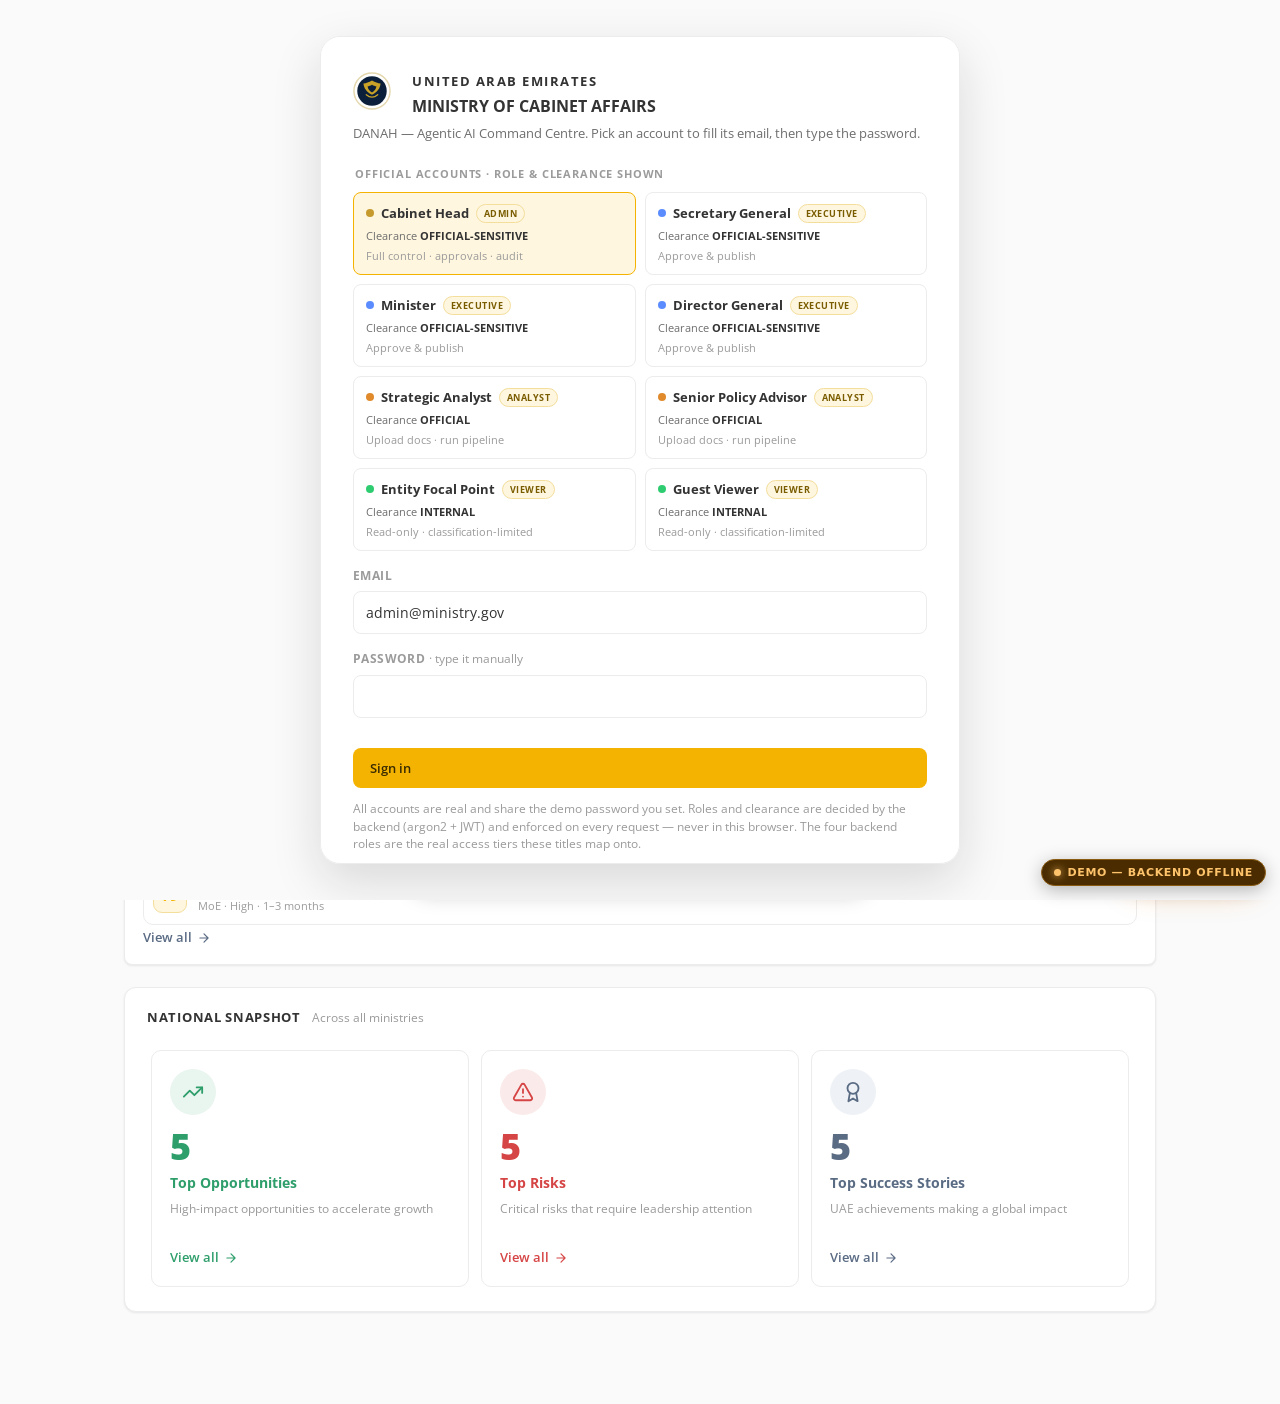
==== commit 2fdd1e9d: "feat(ui): white & yellow redesign — top-nav, dark mode, spotlight guided tour Reskins and re-archite" ====
--- a/web/index.html
+++ b/web/index.html
@@ -1052,6 +1052,7 @@
   .story-impact{grid-template-columns:repeat(2,1fr)}
 }
 </style>
+<link rel="stylesheet" href="danah-theme.css?v=3">
 </head>
 <body>
 <a class="skip" href="#main">Skip to content</a>
--- a/web/danah-theme.css
+++ b/web/danah-theme.css
@@ -0,0 +1,163 @@
+/* ======================================================================
+   DANAH — White & Yellow theme + simple top-nav architecture
+   Loaded AFTER the prototype's inline <style>, so these rules win.
+   Strategy: repoint the design tokens (orange accent -> yellow, navy ->
+   dark neutral, neutrals -> warm greys, Inter -> Open Sans), hide the
+   sidebar, centre the content, and add a horizontal top navigation.
+   ====================================================================== */
+@import url('https://fonts.googleapis.com/css2?family=Open+Sans:wght@300;400;600;700;800&display=swap');
+
+:root{
+  --font:'Open Sans',-apple-system,BlinkMacSystemFont,'Segoe UI',system-ui,sans-serif;
+  --display:'Open Sans','Segoe UI',sans-serif;
+  --bg:#FAFAFA; --surface:#FFFFFF; --surface-2:#F6F6F6;
+  --ink:#333333; --ink-2:#6E6E6E; --ink-3:#9B9B9B; --ink-4:#BEBEBE;
+  --line:#ECECEC; --line-2:#F3F3F3;
+  --orange:#F5B301; --orange-bg:#FEF6DE; --orange-line:#F4DE9C;   /* accent -> yellow */
+  --navy:#333333; --navy-2:#1F1F1F;                               /* dark neutral */
+  --green:#2E9E6B; --green-bg:#E9F5EF; --green-line:#C4E7D6;
+  --red:#D64545; --red-bg:#FBEAEA; --red-line:#F0C9C9;
+  --blue:#5A6B84; --blue-bg:#EEF1F5; --blue-line:#D8DEE7;         /* info -> muted slate */
+  --teal:#8a6d00;
+  --r-s:7px; --r-m:9px; --r-l:10px; --r-xl:12px;
+  --brand-ink:#3A2C00;   /* dark text on yellow */
+}
+body{background:var(--bg);font-size:14.5px}
+
+/* ---------- primary actions become yellow with dark text ---------- */
+.btn-primary,.ask-send{background:var(--orange)!important;color:var(--brand-ink)!important;box-shadow:none!important}
+.btn-primary:hover,.ask-send:hover{background:#E3A400!important;filter:none!important}
+.btn-gold{background:var(--orange)!important;color:var(--brand-ink)!important}
+.avatar .ini{background:var(--orange)!important;color:var(--brand-ink)!important}
+.btn,.select select,.card,.cc-card,.askbar{border-radius:8px}
+
+/* ---------- HEADER: slim, logo + right icons only ---------- */
+.header{height:66px}
+.greet,.h-date{display:none!important}
+.brand-txt p{color:var(--orange)!important}
+
+/* ---------- hide the sidebar, single centred column ---------- */
+.sidebar{display:none!important}
+.body{display:block}
+.main{display:block}
+.content{max-width:1080px;padding:34px 24px 72px}
+
+/* ---------- TOP NAVIGATION strip (rendered by danah-api.js) ---------- */
+#danah-topnav{position:sticky;top:66px;z-index:35;background:#fff;border-bottom:1px solid var(--line)}
+#danah-topnav .tn-inner{max-width:1080px;margin:0 auto;display:flex;align-items:center;gap:2px;padding:0 24px;height:54px}
+.tn-item{position:relative;display:inline-flex;align-items:center;gap:6px;height:54px;padding:0 14px;font-size:14px;font-weight:600;color:var(--ink-2);cursor:pointer;border-bottom:3px solid transparent;user-select:none;white-space:nowrap}
+.tn-item:hover{color:var(--ink)}
+.tn-item.on{color:var(--ink);border-bottom-color:var(--orange)}
+.tn-item > svg{color:var(--ink-4)}
+.tn-drop{position:absolute;top:52px;left:0;min-width:216px;background:#fff;border:1px solid var(--line);border-radius:10px;box-shadow:0 16px 44px rgba(20,20,20,.16);padding:7px;display:none;z-index:60}
+.tn-item.open .tn-drop{display:block}
+.tn-drop .di{display:flex;align-items:center;gap:11px;padding:9px 11px;border-radius:7px;font-size:13.5px;font-weight:500;color:var(--ink-2);cursor:pointer}
+.tn-drop .di:hover{background:var(--surface-2);color:var(--ink)}
+.tn-drop .di.on{background:var(--orange-bg);color:#7a5c00;font-weight:600}
+.tn-drop .di svg{width:17px;height:17px;color:var(--ink-4);flex:none}
+.tn-badge{margin-left:6px;background:var(--red);color:#fff;font-size:10px;font-weight:700;border-radius:9px;padding:0 6px;height:17px;display:inline-grid;place-items:center}
+
+/* ---------- page titles: lighter, airier (GARO feel) ---------- */
+.page-title h1{font-weight:300;letter-spacing:-.4px}
+.page-title h1 b,.page-title h1 strong{font-weight:700}
+.page-title h1 .spk{color:var(--orange)}
+
+/* ---------- command / ask bar ---------- */
+.askbar{border:1px solid var(--line);box-shadow:var(--sh-1)}
+.askbar:focus-within{border-color:var(--orange-line);box-shadow:0 0 0 3px var(--orange-bg)}
+.ask-ic{color:var(--orange)}
+.ask-chip:hover{border-color:var(--orange-line);color:#7a5c00;background:var(--orange-bg)}
+.cc-count{background:var(--orange-bg);color:#7a5c00}
+
+/* ---------- pills / tags stay legible on white ---------- */
+.cls-tag{background:var(--surface-2);border:1px solid var(--line);color:var(--ink-2)}
+
+/* ---------- LOGIN: light white+yellow (base; inline bits set in JS) ---------- */
+.login-scrim{background:#FAFAFA!important}
+.login-card{background:#fff!important;color:var(--ink)!important;border:1px solid var(--line)!important;box-shadow:0 18px 50px rgba(20,20,20,.14)!important}
+.login-card h1,.login-card h2{color:var(--ink)!important}
+.login-sub{color:var(--ink-2)!important}
+.login-field label{color:var(--ink-3)!important}
+.login-emblem{filter:none}
+
+/* ---------- guided-tour card (colours set inline by JS) ---------- */
+#danah-tour{box-shadow:0 16px 44px rgba(20,20,20,.2)}
+
+/* ---------- misc: softer scrollbar, focus ---------- */
+::selection{background:var(--orange-bg)}
+
+@media(max-width:820px){
+  #danah-topnav .tn-inner{overflow-x:auto}
+  .content{padding:24px 16px 60px}
+}
+
+/* ======================================================================
+   v4 — light status card, hover tooltips, working dark mode
+   ====================================================================== */
+:root{ --orange-2:#E3A400; --tip-bg:#2B2B2B; }
+
+/* top-nav + dropdown use tokens so they adapt to dark */
+#danah-topnav{background:var(--surface)}
+.tn-drop{background:var(--surface)}
+#danah-topnav .tn-item.tn-tour{background:var(--orange-bg);box-shadow:inset 0 -3px 0 var(--orange)}
+
+/* ---------- "DANAH is running" status card -> light ---------- */
+.run-card{background:linear-gradient(135deg,#FFFFFF,#FEF7E3)!important;color:var(--ink)!important;border:1px solid var(--orange-line)!important;box-shadow:var(--sh-1)!important}
+.run-h{color:var(--ink)}
+.run-sub{opacity:1;color:var(--ink-3)}
+.run-sub .muted{color:var(--ink-4)}
+.run-next{background:var(--surface)!important;border:1px solid var(--line)!important;color:var(--ink-2)!important}
+.run-stat{background:var(--surface)!important;border:1px solid var(--line)!important}
+.run-stat svg{color:var(--ink-2)}
+.run-ic{background:var(--orange-bg)!important}
+.run-ic svg{color:#B98700}
+.run-v{color:var(--ink)}
+.run-l{opacity:1;color:var(--ink-3)}
+.run-foot{border-top:1px solid var(--line)!important}
+.run-foot .link{color:var(--orange-2)!important;opacity:1}
+.run-foot .btn-ghost{background:var(--surface)!important;border-color:var(--line)!important;color:var(--ink)!important}
+.run-foot .btn-ghost:hover{background:var(--surface-2)!important}
+.run-dot{background:#2E9E6B;box-shadow:0 0 0 0 rgba(46,158,107,.5)}
+
+/* ---------- hover tooltips (data-tip = above · data-tip-b = below) ---------- */
+[data-tip],[data-tip-b]{position:relative}
+[data-tip]:hover::after,[data-tip-b]:hover::after{content:attr(data-tip);position:absolute;left:50%;transform:translateX(-50%);
+  background:var(--tip-bg);color:#fff;font-size:11.5px;font-weight:500;line-height:1.45;
+  width:max-content;max-width:230px;white-space:normal;text-align:center;padding:7px 10px;border-radius:7px;
+  box-shadow:0 8px 24px rgba(0,0,0,.22);z-index:2000;pointer-events:none;opacity:0;animation:tipIn .12s ease forwards}
+[data-tip-b]:hover::after{content:attr(data-tip-b);top:calc(100% + 9px)}
+[data-tip]:hover::after{bottom:calc(100% + 9px)}
+[data-tip]:hover::before,[data-tip-b]:hover::before{content:'';position:absolute;left:50%;transform:translateX(-50%);border:5px solid transparent;z-index:2000;pointer-events:none;opacity:0;animation:tipIn .12s ease forwards}
+[data-tip]:hover::before{bottom:calc(100% + 4px);border-top-color:var(--tip-bg)}
+[data-tip-b]:hover::before{top:calc(100% + 4px);border-bottom-color:var(--tip-bg)}
+@keyframes tipIn{to{opacity:1}}
+
+/* ---------- DARK MODE (toggle sets html[data-theme=dark]) ---------- */
+[data-theme="dark"]{
+  --bg:#0F1115; --surface:#171A21; --surface-2:#1E222B;
+  --ink:#E8EAED; --ink-2:#AEB4BE; --ink-3:#8A909B; --ink-4:#5F656F;
+  --line:#282D36; --line-2:#20242C;
+  --orange:#F5B301; --orange-2:#E3A400; --orange-bg:#2A2410; --orange-line:#4A3F16;
+  --navy:#171A21; --navy-2:#0F1115;
+  --green:#3FBE86; --green-bg:#12301F; --green-line:#1E4A34;
+  --red:#E0697A; --red-bg:#331A1E; --red-line:#4A2830;
+  --blue:#8AA0BF; --blue-bg:#1C2430; --blue-line:#2A3646;
+  --tip-bg:#000000;
+}
+[data-theme="dark"] body{background:var(--bg)}
+[data-theme="dark"] .header{background:var(--surface);border-bottom-color:var(--line)}
+[data-theme="dark"] #danah-topnav{background:var(--surface);border-bottom-color:var(--line)}
+[data-theme="dark"] .run-card{background:linear-gradient(135deg,#1C222C,#161E29)!important;border-color:var(--line)!important;color:var(--ink)!important}
+[data-theme="dark"] .run-stat{background:rgba(255,255,255,.04)!important;border-color:rgba(255,255,255,.08)!important}
+[data-theme="dark"] .run-ic{background:rgba(245,179,1,.14)!important}
+[data-theme="dark"] .run-next{background:rgba(255,255,255,.06)!important;border-color:rgba(255,255,255,.12)!important;color:var(--ink-2)!important}
+[data-theme="dark"] .run-foot .btn-ghost{background:rgba(255,255,255,.06)!important;border-color:rgba(255,255,255,.12)!important;color:var(--ink)!important}
+
+/* ---------- guided-tour spotlight (driver.js-style) ---------- */
+#danah-spot{position:fixed;z-index:99997;border-radius:9px;box-shadow:0 0 0 9999px rgba(15,20,30,.5),0 0 0 3px var(--orange);pointer-events:none;opacity:0;
+  transition:top .2s ease,left .2s ease,width .2s ease,height .2s ease,opacity .15s ease}
+#danah-spot.on{opacity:1}
+#danah-tour{position:fixed;z-index:99999;width:344px;max-width:92vw;background:var(--surface);color:var(--ink);border:1px solid var(--line);
+  border-radius:12px;box-shadow:0 20px 54px rgba(20,20,20,.28);padding:16px 18px}
+/* click-blocking overlay while the tour runs (page not operable) */
+#danah-tour-ov{position:fixed;inset:0;z-index:99996;background:transparent;cursor:default}
